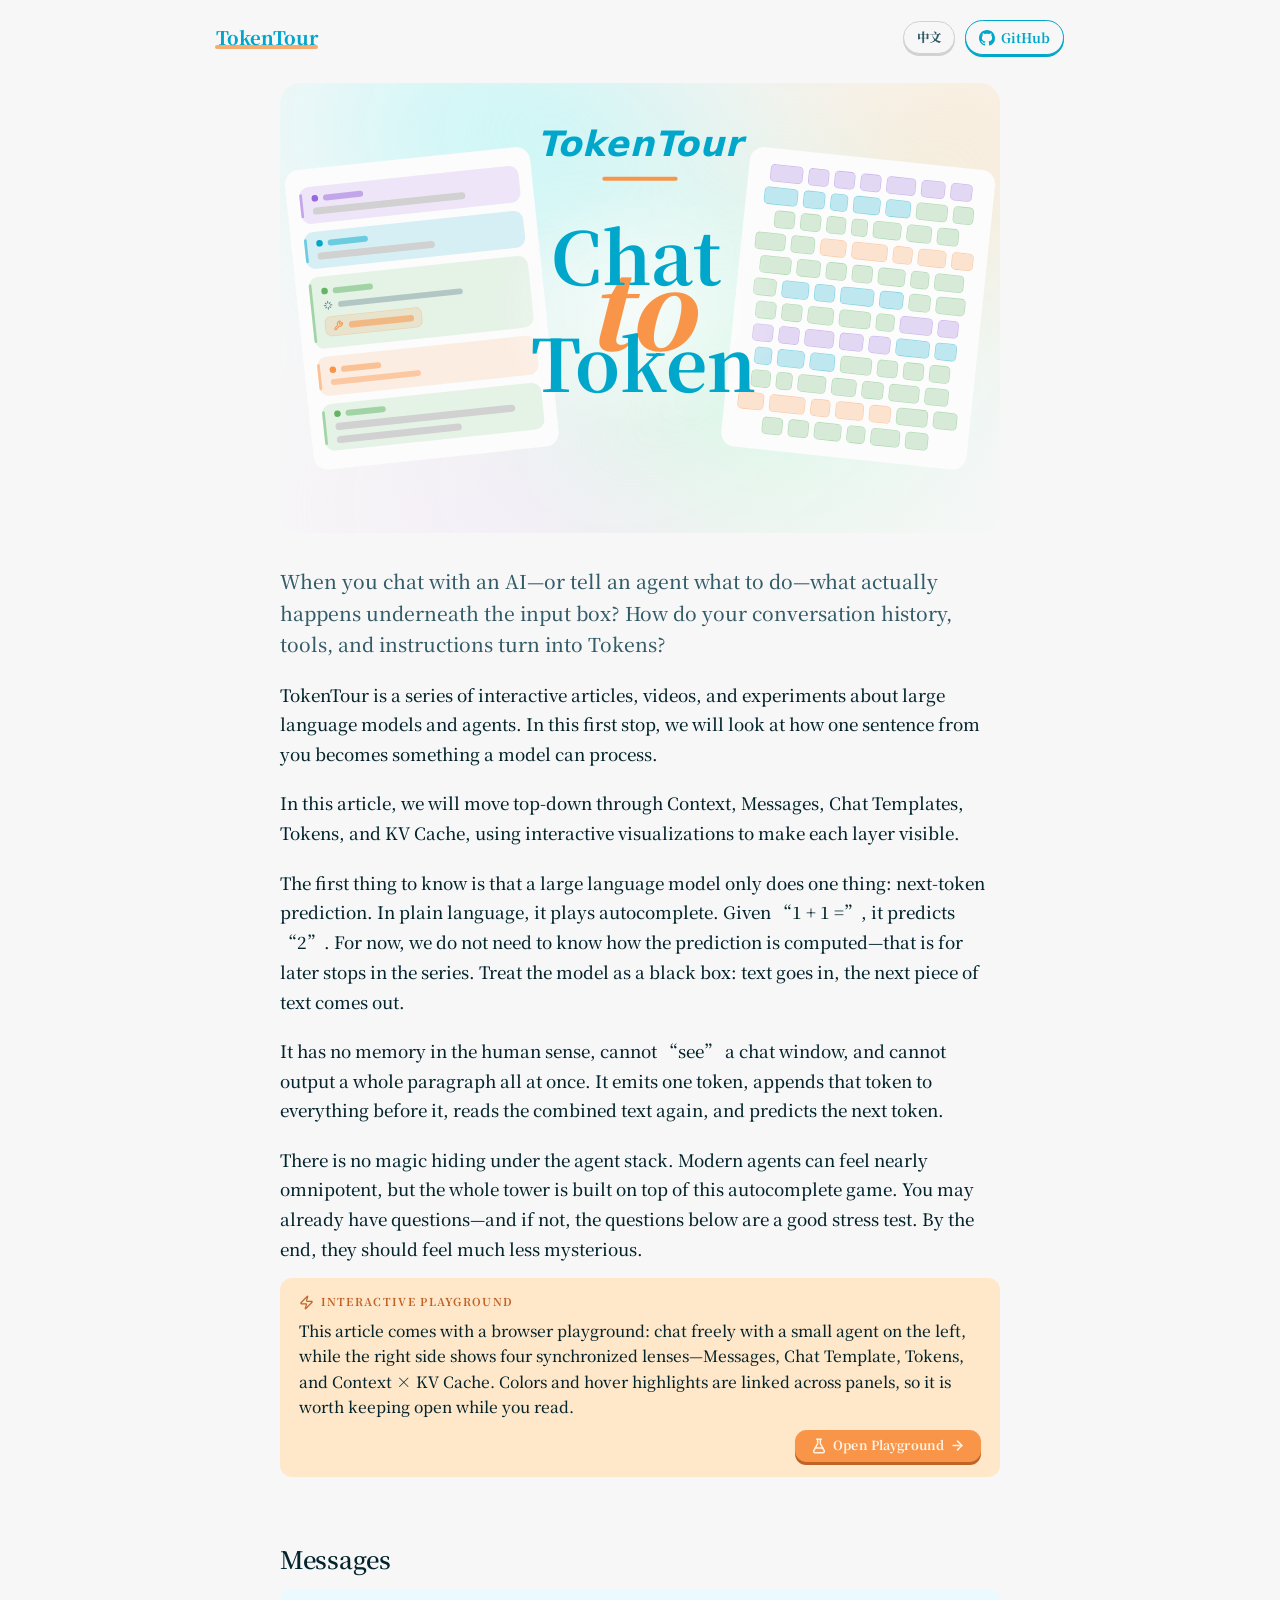
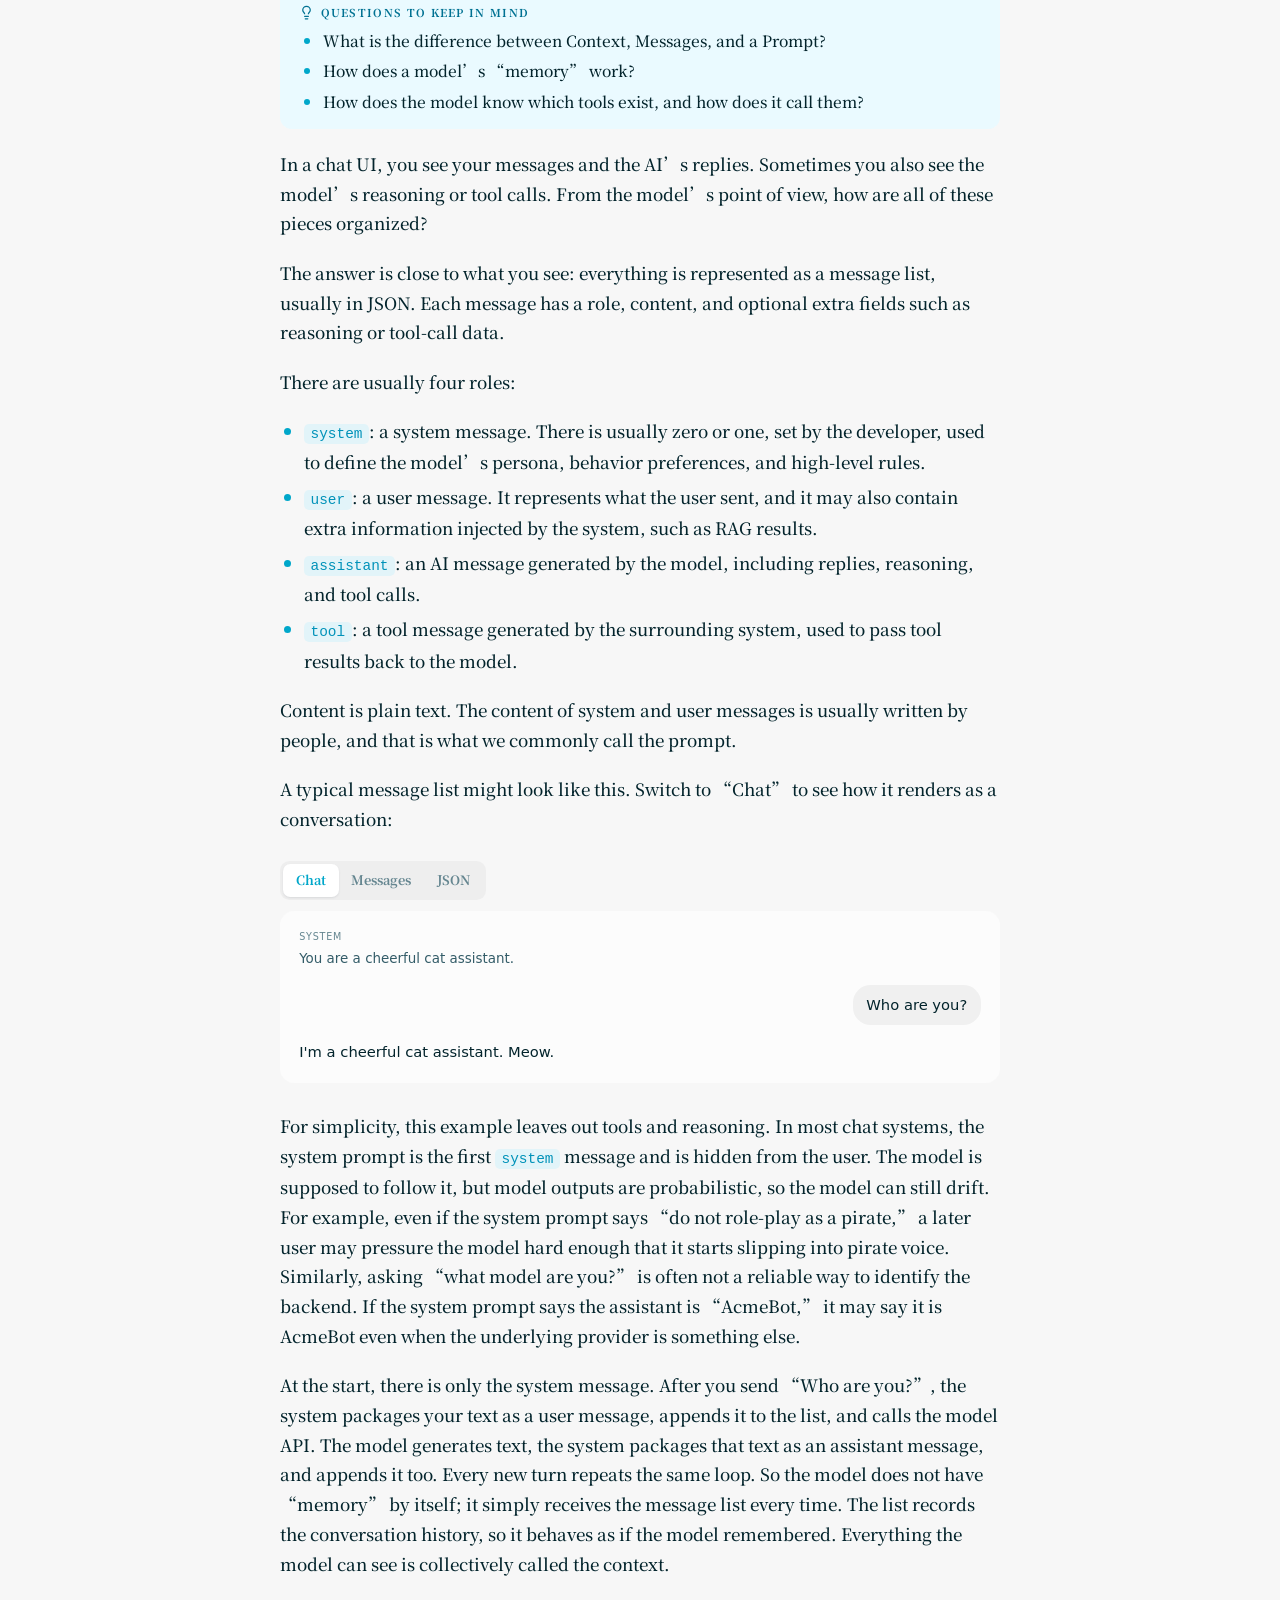
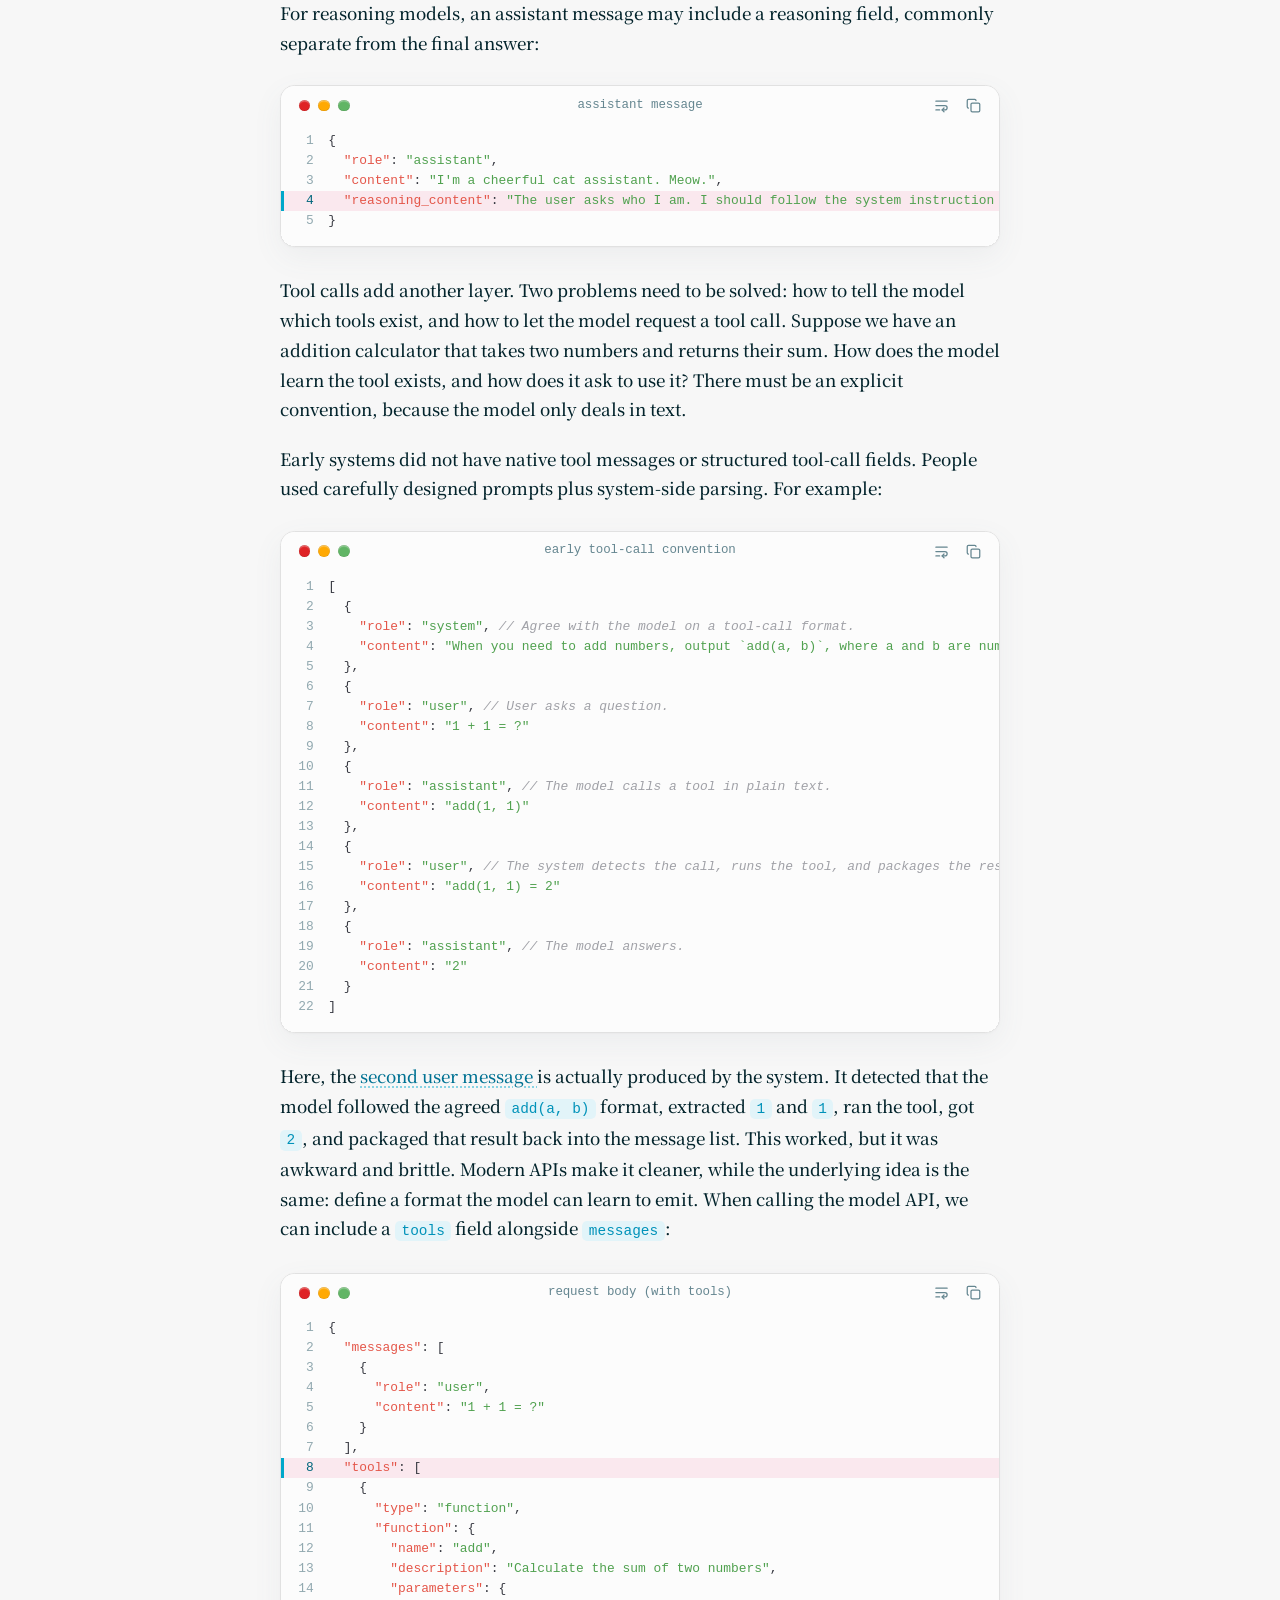
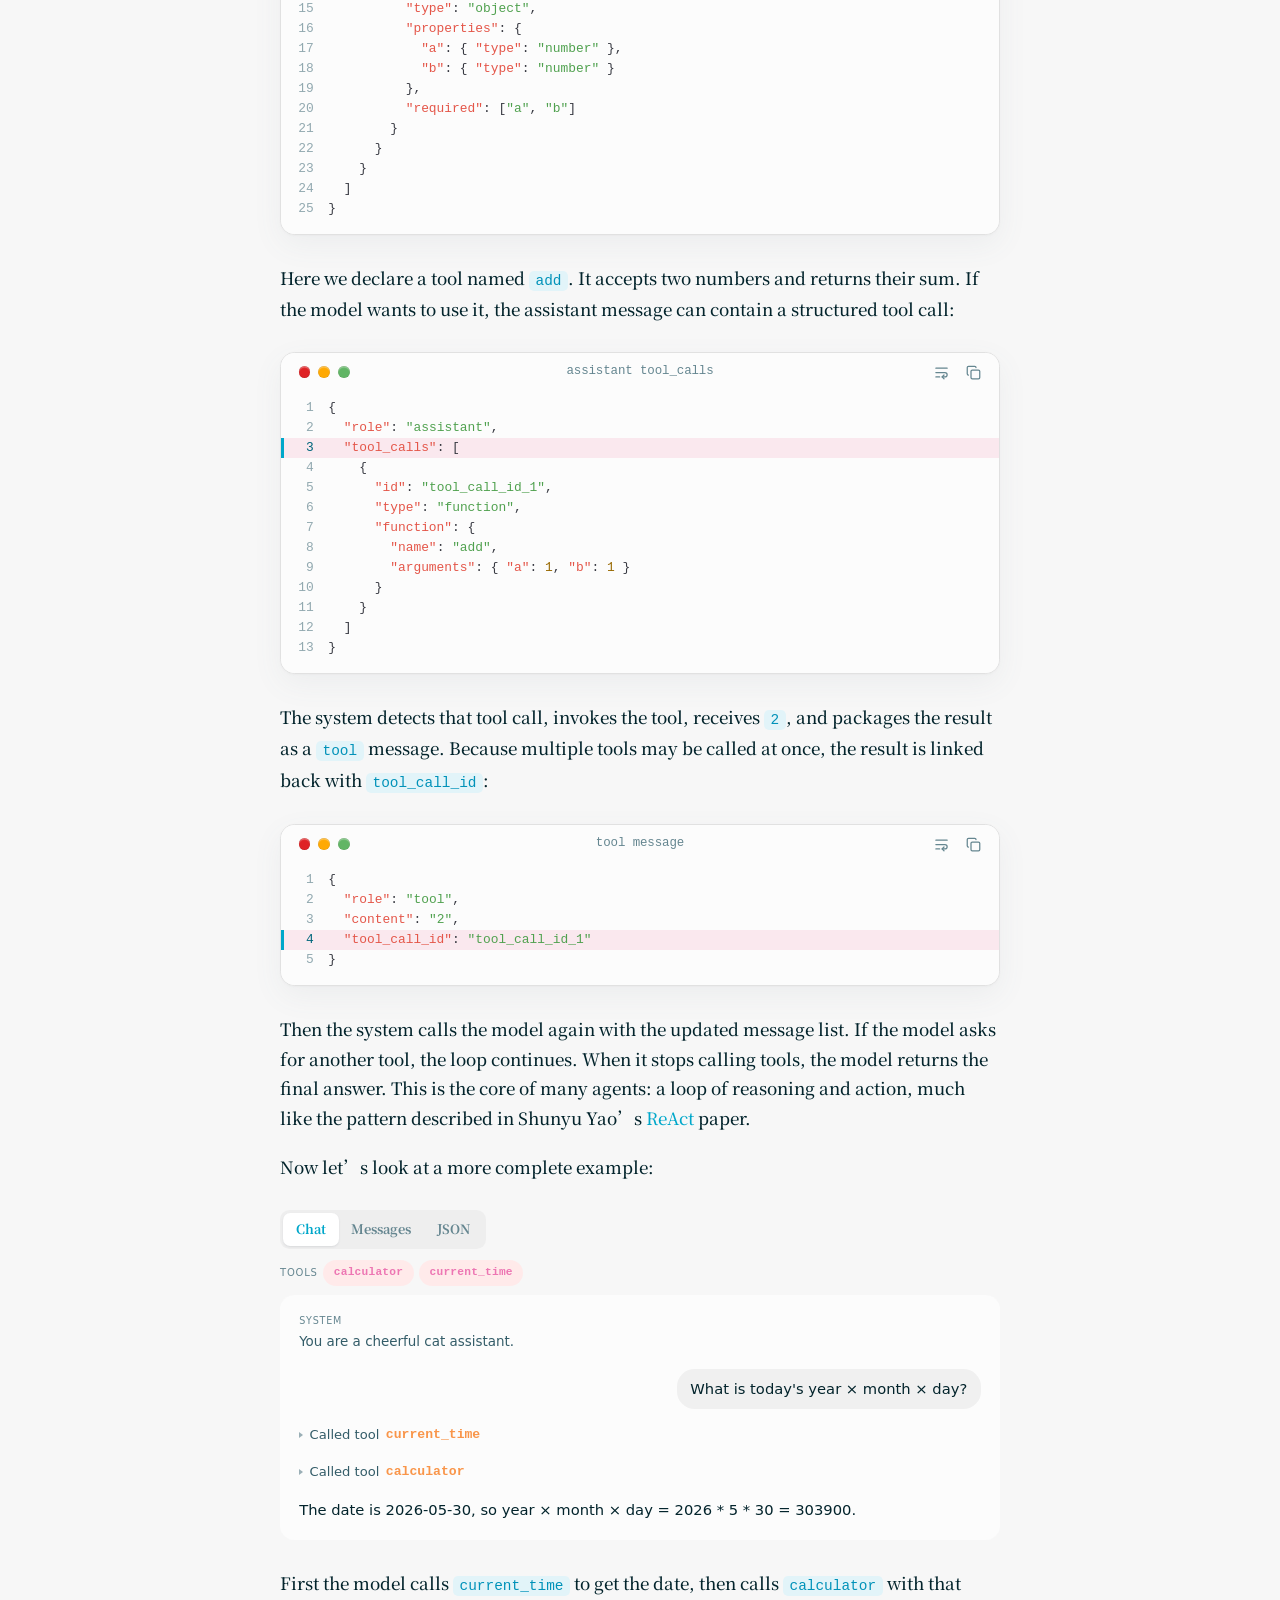
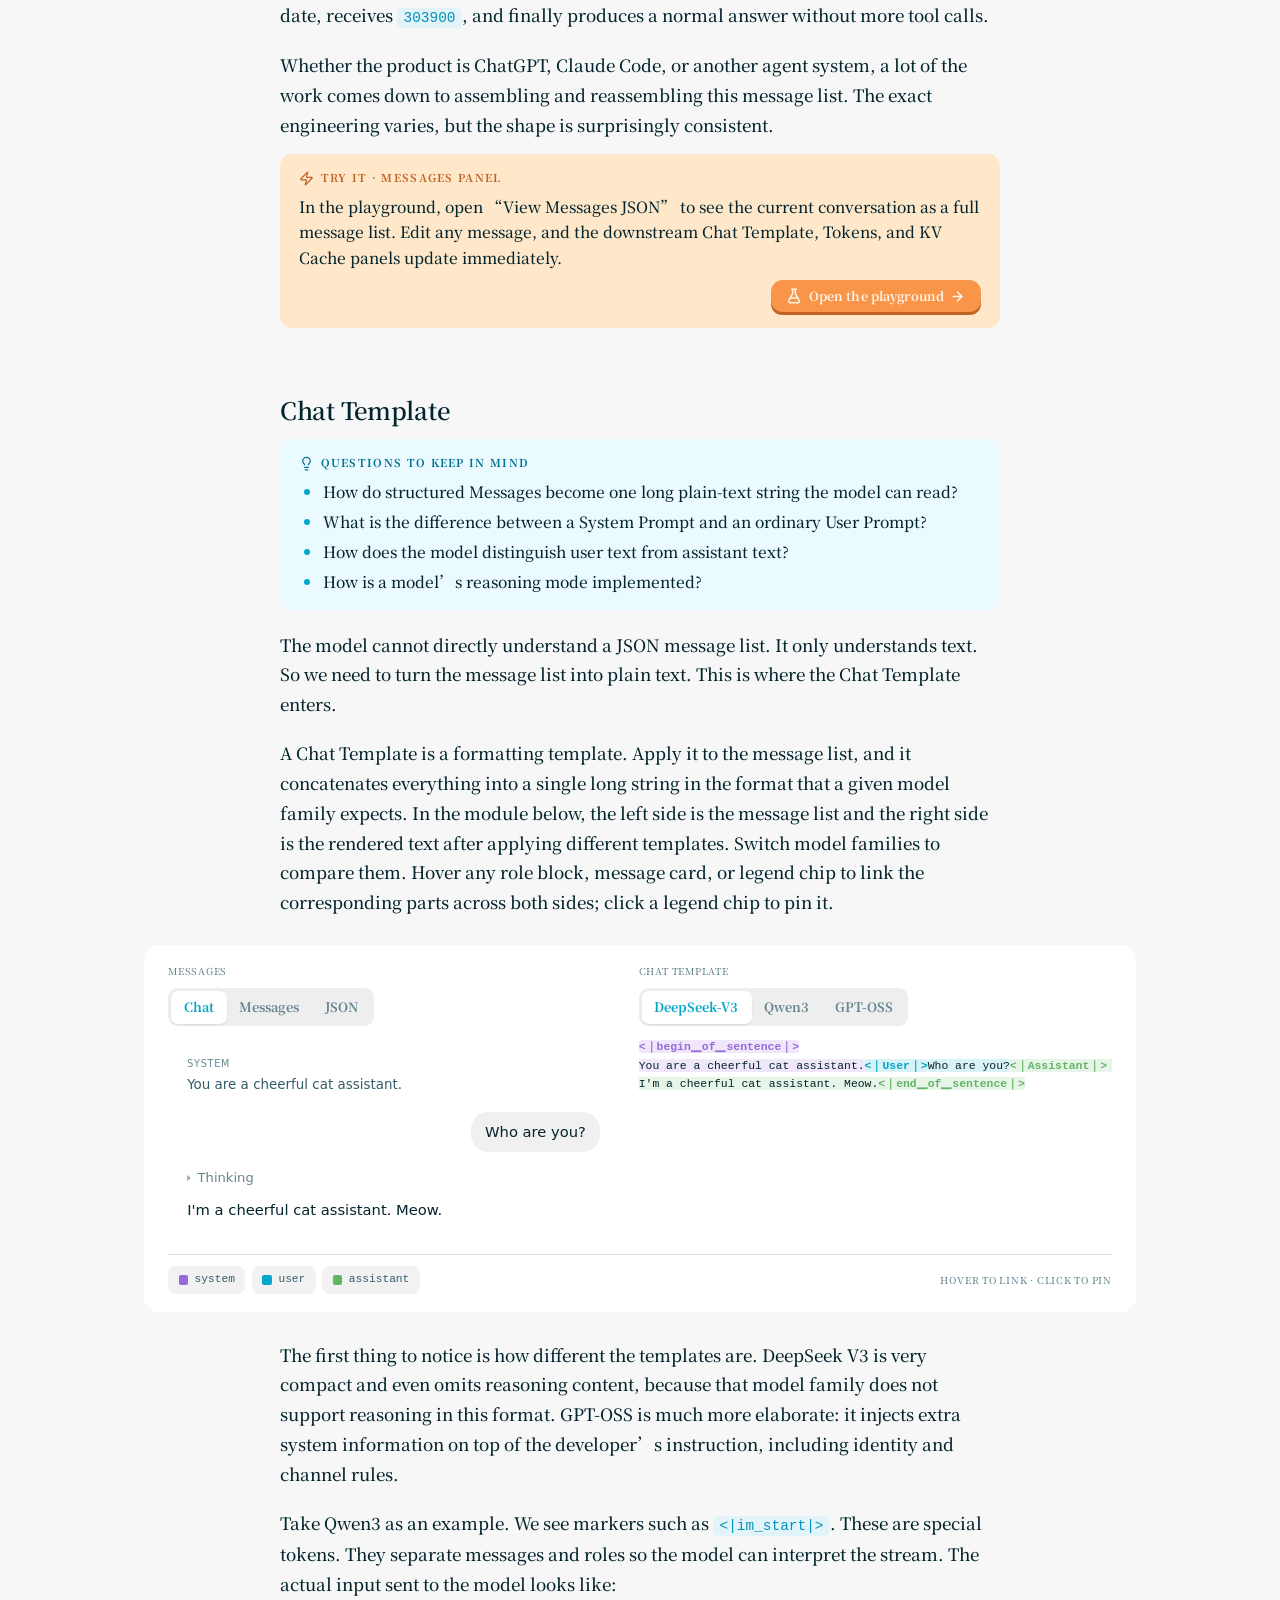
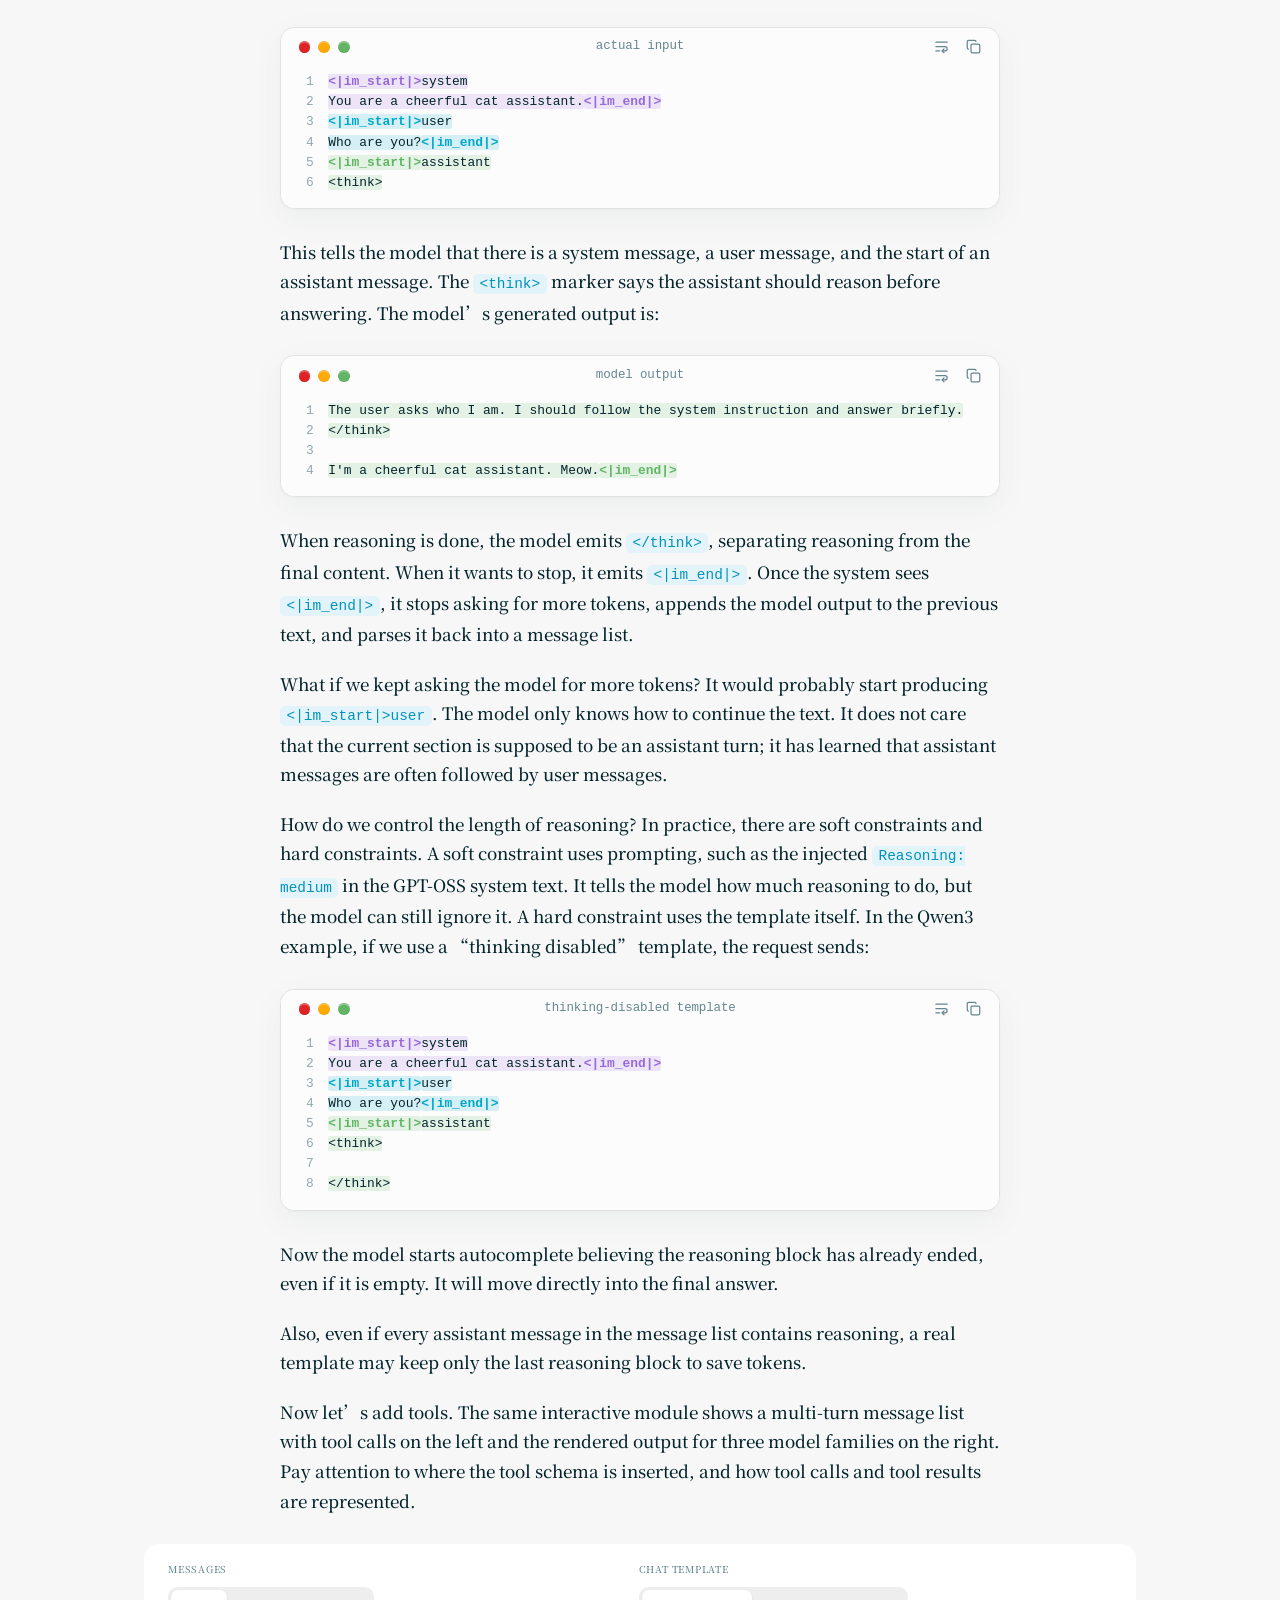
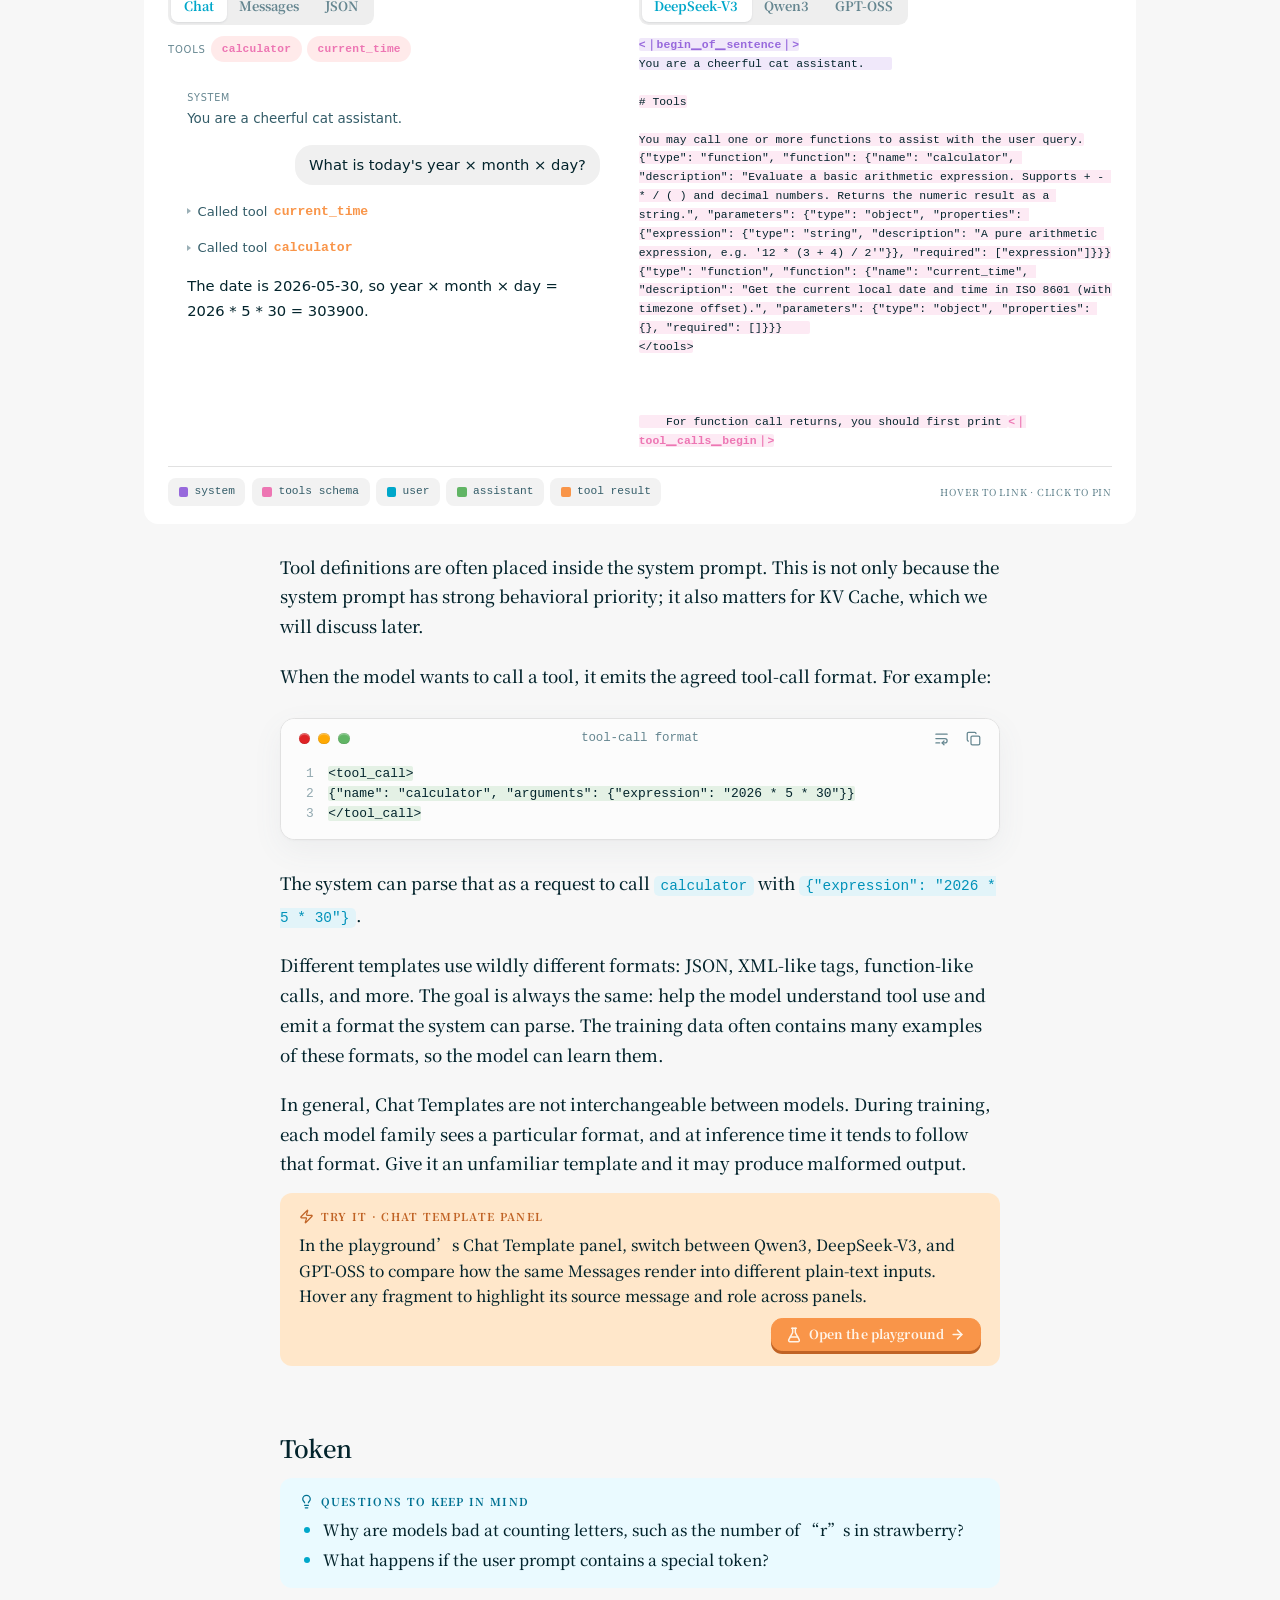
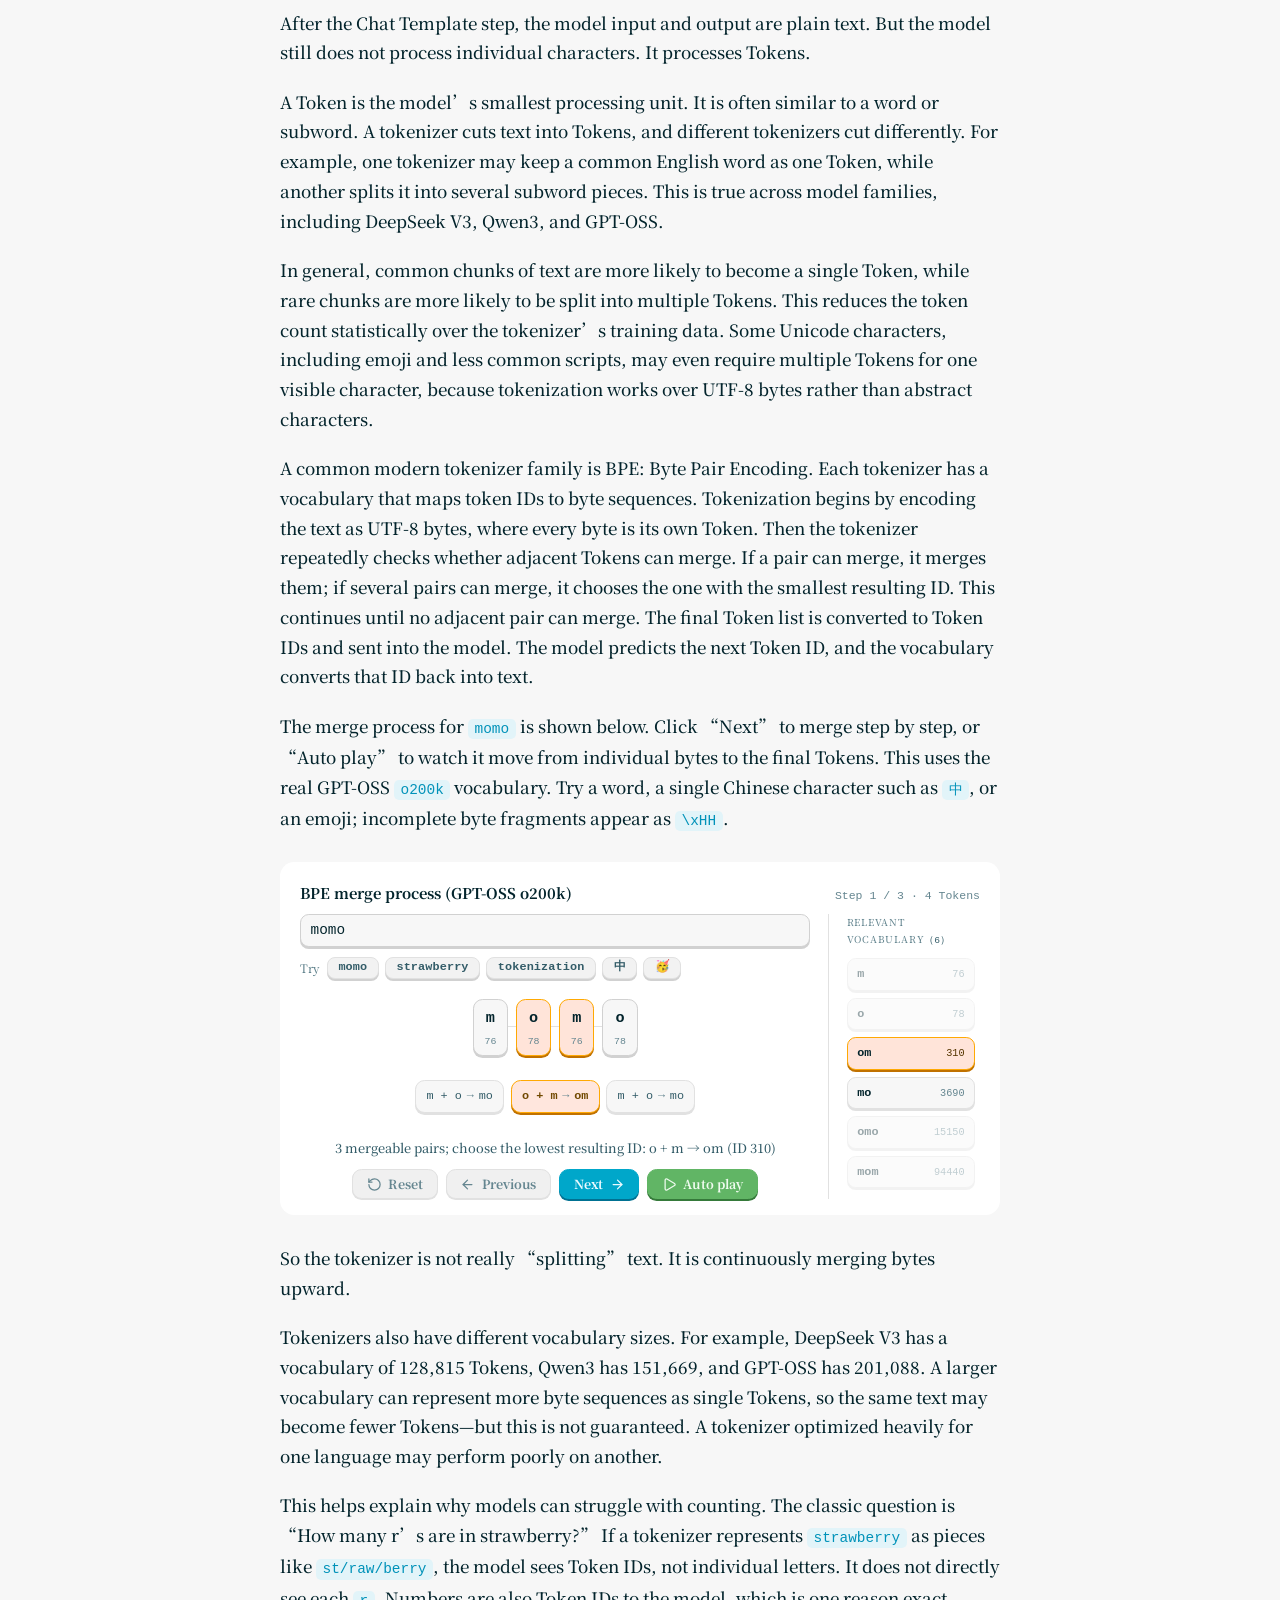
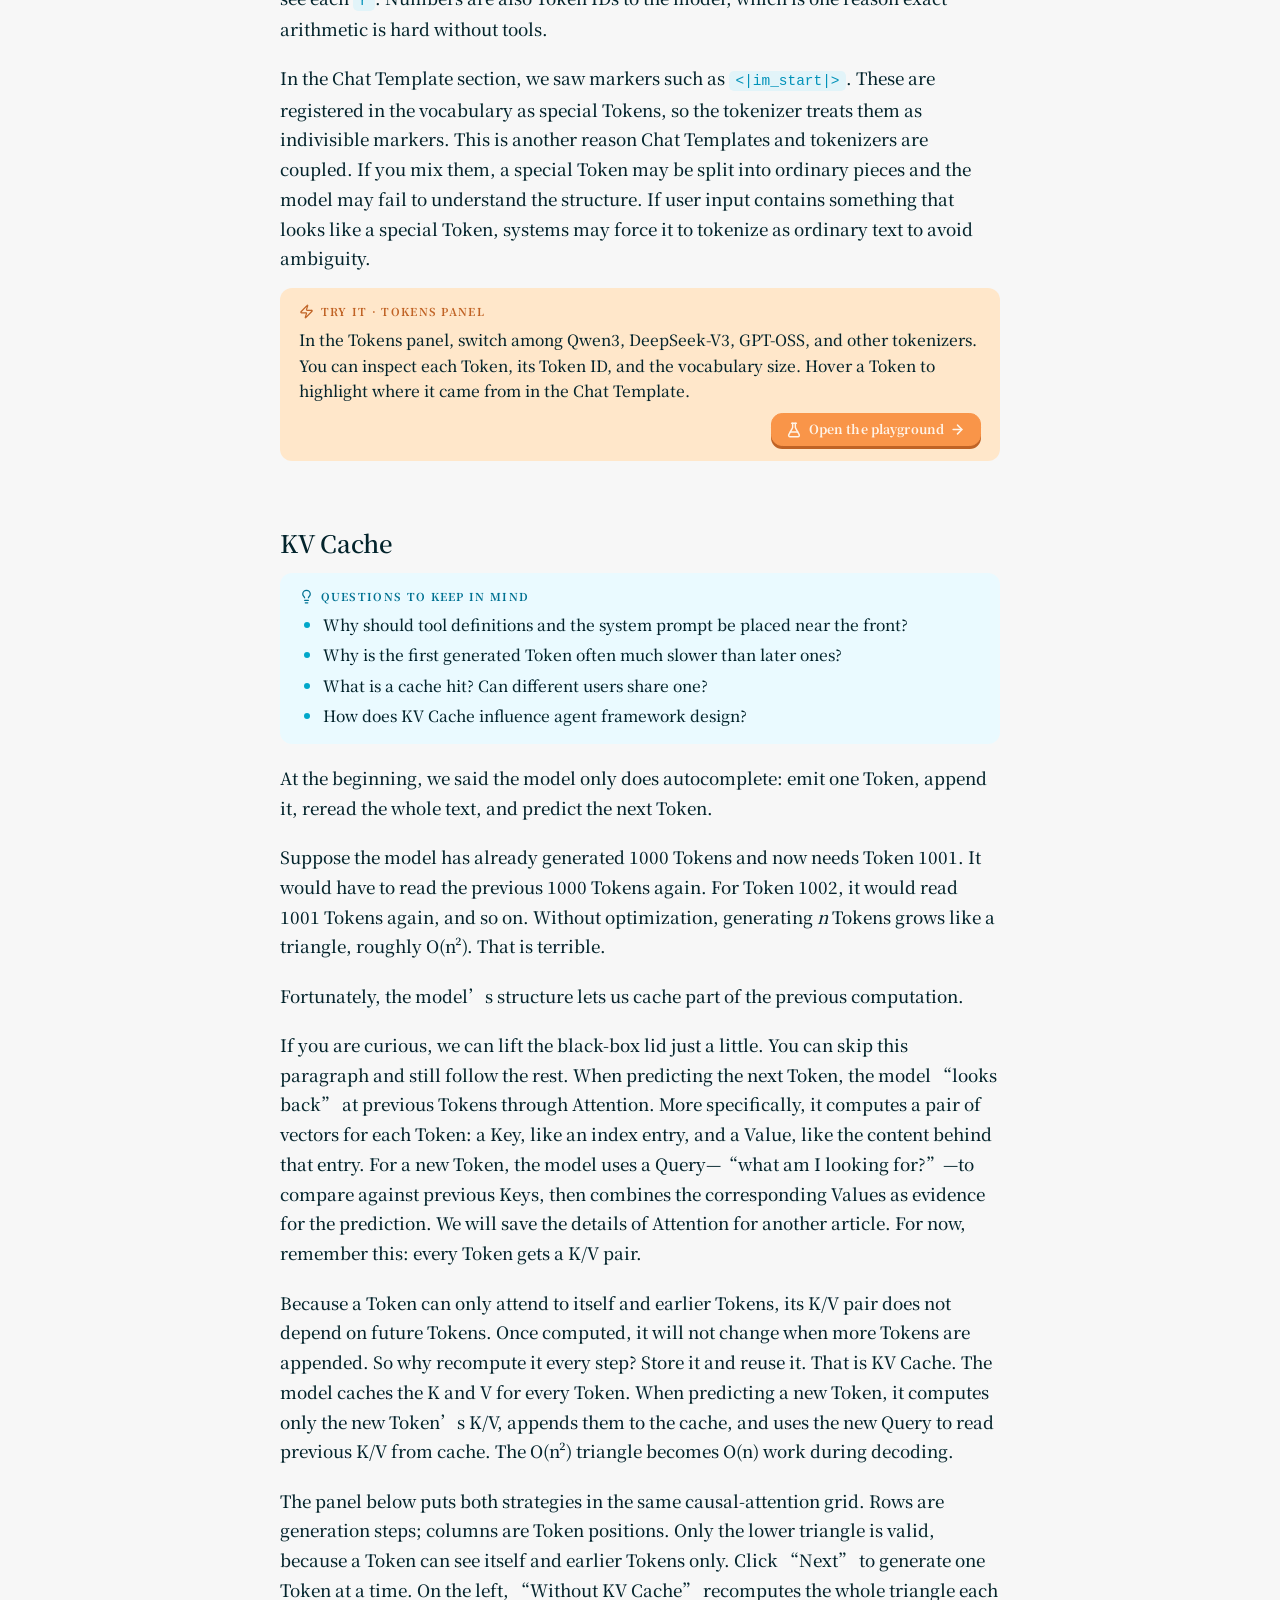
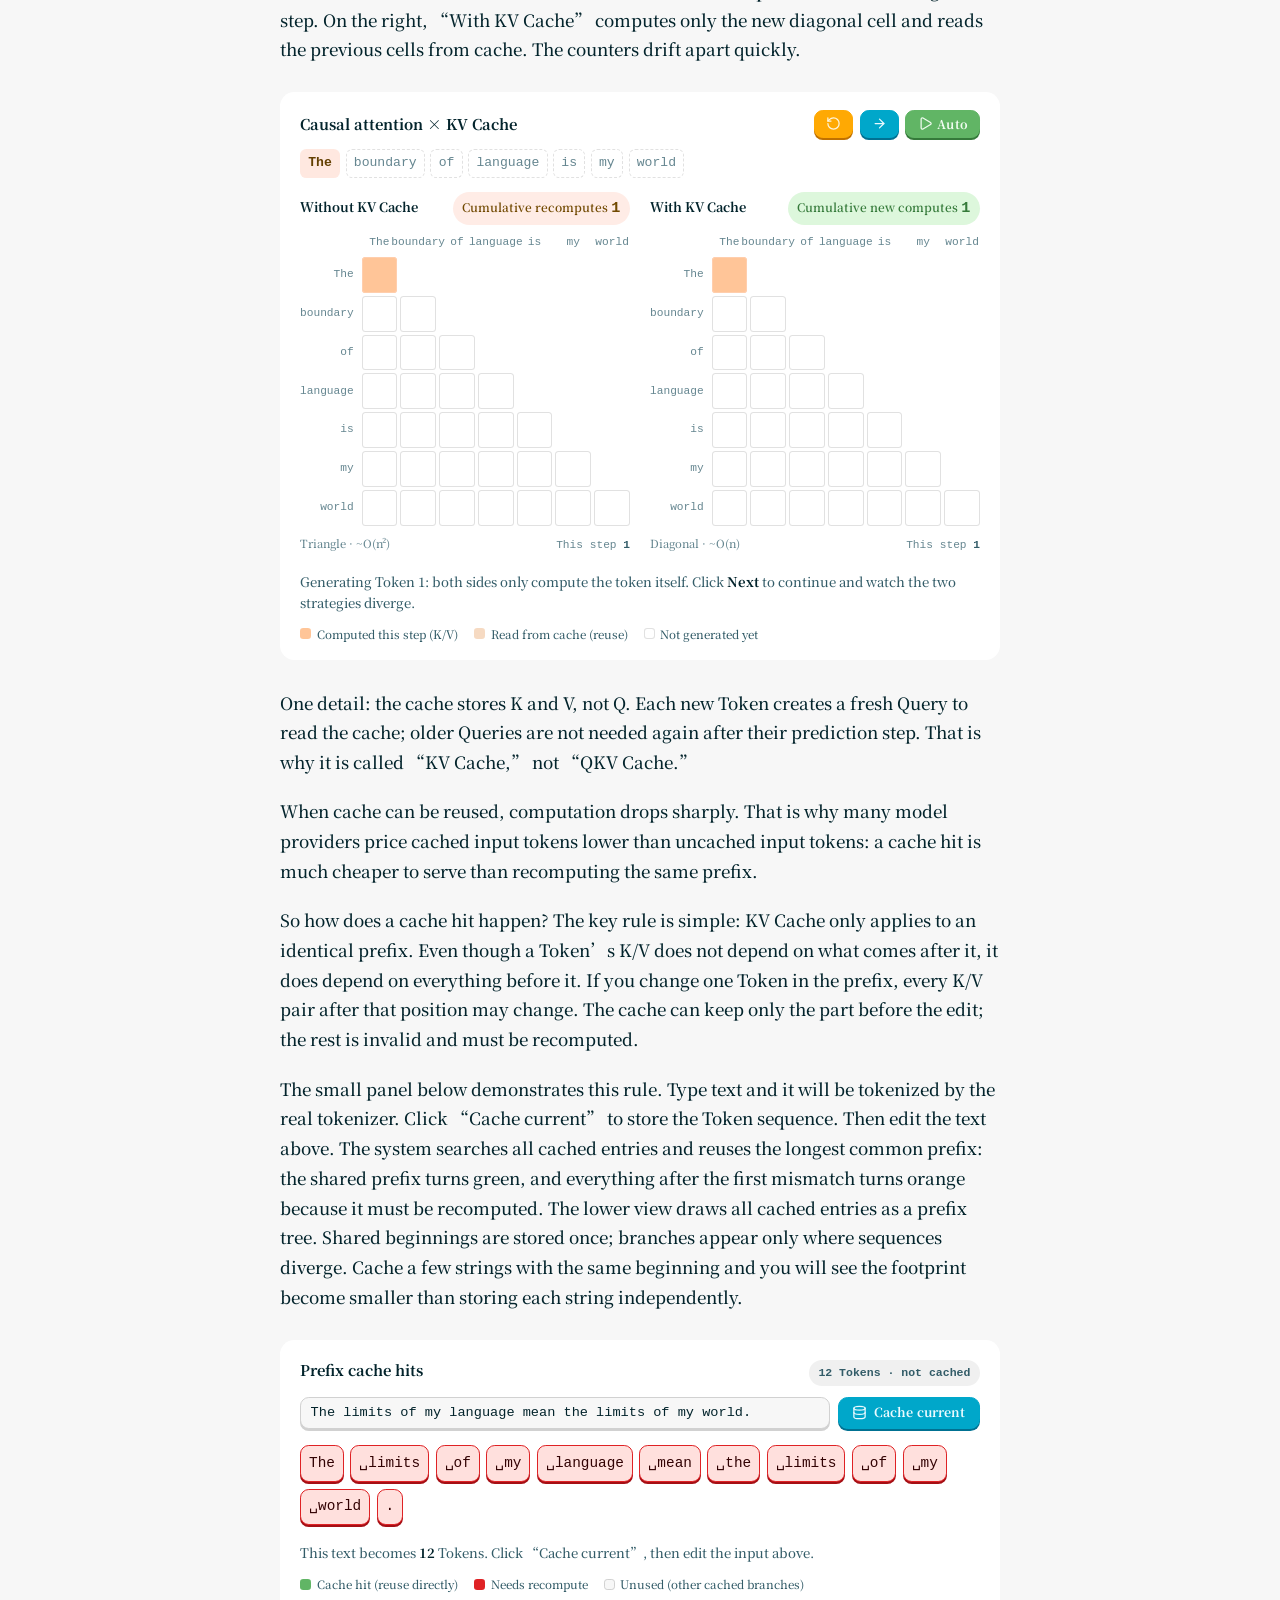
==== chat2token/blog/index.html @ 14cf1799 "deploy: update static site" ====
<!DOCTYPE html><html lang="en"> <head><meta charset="UTF-8"><meta name="viewport" content="width=device-width"><meta name="description" content="TokenTour — interactive visualization from agentic messages to KV cache"><title>Chat to Token · From Prompt to KV Cache</title><link rel="preconnect" href="https://fonts.googleapis.com"><link rel="preconnect" href="https://fonts.gstatic.com" crossorigin><link rel="stylesheet" href="https://fonts.googleapis.com/css2?family=Noto+Serif+SC:wght@400;500;600;700&display=swap"><link rel="stylesheet" href="/_astro/Layout.DGezCr8Q.css">
<style>.site-actions[data-astro-cid-3ef6ksr2]{display:inline-flex;align-items:center;gap:.65rem}.site-brand[data-astro-cid-3ef6ksr2]{position:relative;isolation:isolate;font-size:1.15rem;font-weight:800;letter-spacing:-.01em;color:var(--color-primary-500)!important}.site-brand[data-astro-cid-3ef6ksr2]:before{content:"";position:absolute;z-index:-1;left:-.06em;right:-.06em;bottom:.14em;height:.2em;background:color-mix(in oklch,var(--color-accent-500) 78%,transparent);border-radius:2px}.site-lang[data-astro-cid-3ef6ksr2]{display:inline-flex;align-items:center;justify-content:center;min-width:3.25rem;padding:.36rem .72rem;border:1.5px solid var(--color-rule);border-radius:999px;background:var(--color-paper);box-shadow:0 2px 0 0 var(--color-rule);font-size:.78rem;font-weight:800;color:var(--color-ink-soft)!important;transition:transform .12s ease,box-shadow .12s ease,color .15s ease,border-color .15s ease}.site-lang[data-astro-cid-3ef6ksr2]:hover{transform:translateY(-1px);border-color:var(--color-primary-500);color:var(--color-primary-500)!important;box-shadow:0 4px color-mix(in oklch,var(--color-primary-500) 28%,white)}.site-lang[data-astro-cid-3ef6ksr2]:active{transform:translateY(2px);box-shadow:0 0 0 0 var(--color-rule)}.site-gh[data-astro-cid-3ef6ksr2]{display:inline-flex;align-items:center;gap:.4rem;padding:.42rem .8rem;border:1.5px solid var(--color-primary-500);border-radius:999px;background:var(--color-paper);box-shadow:0 2px 0 0 var(--color-primary-500);font-size:.82rem;font-weight:700;color:var(--color-primary-500)!important;transition:transform .12s ease,box-shadow .12s ease,background .15s ease,color .15s ease,border-color .15s ease}.site-gh[data-astro-cid-3ef6ksr2]:hover{transform:translateY(-1px);border-color:var(--color-primary-500);background:var(--color-primary-500);color:#fff!important;box-shadow:0 4px 0 0 var(--color-primary-700)}.site-gh[data-astro-cid-3ef6ksr2]:active{transform:translateY(2px);box-shadow:0 0 0 0 var(--color-primary-700)}@media(max-width:520px){.site-actions[data-astro-cid-3ef6ksr2]{gap:.45rem}.site-gh[data-astro-cid-3ef6ksr2] span[data-astro-cid-3ef6ksr2]{display:none}.site-gh[data-astro-cid-3ef6ksr2],.site-lang[data-astro-cid-3ef6ksr2]{padding-inline:.68rem}}
</style>
<link rel="stylesheet" href="/_astro/CoverHero.C9RZPuMT.css">
<style>.blog[data-astro-cid-vypip25r]{padding-top:.5rem}.blog[data-astro-cid-vypip25r] .cover{margin-bottom:2rem}
</style>
<link rel="stylesheet" href="/_astro/AttentionKvLab.CSbcLyYB.css"></head> <body class="min-h-screen">  <header class="site-bar" data-astro-cid-3ef6ksr2> <a class="site-brand" href="/" data-astro-cid-3ef6ksr2>TokenTour</a> <nav class="site-actions" aria-label="Site links" data-astro-cid-3ef6ksr2> <a class="site-lang" href="/chat2token/blog/zh" aria-label="Switch to Chinese" data-astro-cid-3ef6ksr2> 中文 </a> <a class="site-gh" href="https://github.com/flwfdd/TokenTour" target="_blank" rel="noopener" data-astro-cid-3ef6ksr2> <svg viewBox="0 0 16 16" width="16" height="16" fill="currentColor" aria-hidden="true" data-astro-cid-3ef6ksr2> <path d="M8 0C3.58 0 0 3.58 0 8c0 3.54 2.29 6.53 5.47 7.59.4.07.55-.17.55-.38 0-.19-.01-.82-.01-1.49-2.01.37-2.53-.49-2.69-.94-.09-.23-.48-.94-.82-1.13-.28-.15-.68-.52-.01-.53.63-.01 1.08.58 1.23.82.72 1.21 1.87.87 2.33.66.07-.52.28-.87.51-1.07-1.78-.2-3.64-.89-3.64-3.95 0-.87.31-1.59.82-2.15-.08-.2-.36-1.02.08-2.12 0 0 .67-.21 2.2.82.64-.18 1.32-.27 2-.27.68 0 1.36.09 2 .27 1.53-1.04 2.2-.82 2.2-.82.44 1.1.16 1.92.08 2.12.51.56.82 1.27.82 2.15 0 3.07-1.87 3.75-3.65 3.95.29.25.54.73.54 1.48 0 1.07-.01 1.93-.01 2.2 0 .21.15.46.55.38A8.01 8.01 0 0016 8c0-4.42-3.58-8-8-8z" data-astro-cid-3ef6ksr2></path> </svg> <span data-astro-cid-3ef6ksr2>GitHub</span> </a> </nav> </header> <nav class="toc" data-toc data-selector=".prose h2, .prose h3" aria-label="Contents"> <div class="toc__inner"> <div class="toc__title">Contents</div> <ul class="toc__list"></ul> </div> </nav> <script type="module">function b(s,r){return`h-${s.trim().toLowerCase().replace(/[^\p{L}\p{N}]+/gu,"-").replace(/^-+|-+$/g,"")||"section"}-${r}`}function _(s){const r=s.getAttribute("data-selector")||".prose h2, .prose h3",i=s.querySelector(".toc__list");if(!i)return;const p=Array.from(document.querySelectorAll(r));if(p.length===0){s.style.display="none";return}const o=[];p.forEach((e,c)=>{e.id||(e.id=b(e.textContent??"",c)),e.style.scrollMarginTop="1.5rem";const t=e.tagName==="H3"?3:2,l=document.createElement("li");l.className="toc__item",l.dataset.level=String(t);const n=document.createElement("a");n.className="toc__link",n.href=`#${e.id}`;const d=document.createElement("span");d.className="toc__label",d.textContent=e.textContent??"";const m=document.createElement("span");m.className="toc__bar",m.setAttribute("aria-hidden","true"),n.append(d,m),n.addEventListener("click",v=>{v.preventDefault(),e.scrollIntoView({behavior:"smooth",block:"start"}),history.replaceState(null,"",`#${e.id}`)}),l.append(n),i.append(l),o.push({heading:e,li:l})});let a=-1;const f=e=>{e!==a&&(o[a]?.li.classList.remove("is-active"),o[e]?.li.classList.add("is-active"),a=e)},u=()=>{const e=window.innerHeight*.3;let c=0;for(let t=0;t<o.length&&o[t].heading.getBoundingClientRect().top-e<=0;t++)c=t;f(c)};u(),window.addEventListener("scroll",u,{passive:!0}),window.addEventListener("resize",u,{passive:!0})}document.querySelectorAll("[data-toc]").forEach(_);</script> <main class="column blog" data-astro-cid-vypip25r> <section class="cover" aria-label="Chat to Token cover" data-astro-cid-ry7qtlxd> <div class="cover__fog" data-cover-fog data-astro-cid-ry7qtlxd></div> <div class="cover__stage" data-astro-cid-ry7qtlxd>  <div class="cover__card-pos cover__card-pos--left" data-astro-cid-ry7qtlxd> <div class="ch-card" data-astro-cid-ry7qtlxd>  <div class="ch-role" style="min-height:68px;background:color-mix(in oklch, oklch(0.62 0.17 300) 15%, transparent)" data-astro-cid-ry7qtlxd> <span class="ch-rail" style="background:oklch(0.62 0.17 300)" data-astro-cid-ry7qtlxd></span> <div class="ch-head" data-astro-cid-ry7qtlxd> <span class="ch-dot" style="background:oklch(0.62 0.17 300)" data-astro-cid-ry7qtlxd></span> <span class="ch-bar" style="width:74px;height:11px;background:color-mix(in oklch, oklch(0.62 0.17 300) 50%, transparent)" data-astro-cid-ry7qtlxd></span> </div> <span class="ch-bar" style="width:78%;background:oklch(0.86 0 0)" data-astro-cid-ry7qtlxd></span> </div>  <div class="ch-role" style="min-height:68px;background:color-mix(in oklch, oklch(0.67 0.13 218) 15%, transparent)" data-astro-cid-ry7qtlxd> <span class="ch-rail" style="background:oklch(0.67 0.13 218)" data-astro-cid-ry7qtlxd></span> <div class="ch-head" data-astro-cid-ry7qtlxd> <span class="ch-dot" style="background:oklch(0.67 0.13 218)" data-astro-cid-ry7qtlxd></span> <span class="ch-bar" style="width:74px;height:11px;background:color-mix(in oklch, oklch(0.67 0.13 218) 50%, transparent)" data-astro-cid-ry7qtlxd></span> </div> <span class="ch-bar" style="width:60%;background:oklch(0.86 0 0)" data-astro-cid-ry7qtlxd></span> </div>  <div class="ch-role" style="min-height:132px;background:color-mix(in oklch, oklch(0.7 0.14 145) 15%, transparent)" data-astro-cid-ry7qtlxd> <span class="ch-rail" style="background:oklch(0.7 0.14 145)" data-astro-cid-ry7qtlxd></span> <div class="ch-head" data-astro-cid-ry7qtlxd> <span class="ch-dot" style="background:oklch(0.7 0.14 145)" data-astro-cid-ry7qtlxd></span> <span class="ch-bar" style="width:74px;height:11px;background:color-mix(in oklch, oklch(0.7 0.14 145) 50%, transparent)" data-astro-cid-ry7qtlxd></span> </div> <div class="ch-head" data-astro-cid-ry7qtlxd> <svg class="ch-icon" viewBox="0 0 24 24" fill="none" stroke="oklch(0.6 0.04 218)" stroke-width="2.4" stroke-linecap="round" stroke-linejoin="round" data-astro-cid-ry7qtlxd><path d="M12 3v4 M12 17v4 M3 12h4 M17 12h4 M6.3 6.3l2.1 2.1 M15.6 15.6l2.1 2.1 M17.7 6.3l-2.1 2.1 M8.4 15.6l-2.1 2.1" data-astro-cid-ry7qtlxd></path></svg> <span class="ch-bar" style="width:64%;height:11px;background:color-mix(in oklch, oklch(0.6 0.04 218) 40%, transparent)" data-astro-cid-ry7qtlxd></span> </div> <div class="ch-tool" style="background:color-mix(in oklch, oklch(0.76 0.15 55) 16%, transparent);border:1.5px solid color-mix(in oklch, oklch(0.76 0.15 55) 32%, transparent)" data-astro-cid-ry7qtlxd> <svg class="ch-icon" viewBox="0 0 24 24" fill="none" stroke="oklch(0.76 0.15 55)" stroke-width="2.4" stroke-linecap="round" stroke-linejoin="round" data-astro-cid-ry7qtlxd><path d="M14.7 6.3a1 1 0 0 0 0 1.4l1.6 1.6a1 1 0 0 0 1.4 0l3.77-3.77a6 6 0 0 1-7.94 7.94l-6.91 6.91a2.12 2.12 0 0 1-3-3l6.91-6.91a6 6 0 0 1 7.94-7.94l-3.76 3.76z" data-astro-cid-ry7qtlxd></path></svg> <span class="ch-bar" style="width:120px;height:12px;background:color-mix(in oklch, oklch(0.76 0.15 55) 55%, transparent)" data-astro-cid-ry7qtlxd></span> </div> </div>  <div class="ch-role" style="min-height:72px;background:color-mix(in oklch, oklch(0.76 0.15 55) 15%, transparent)" data-astro-cid-ry7qtlxd> <span class="ch-rail" style="background:oklch(0.76 0.15 55)" data-astro-cid-ry7qtlxd></span> <div class="ch-head" data-astro-cid-ry7qtlxd> <span class="ch-dot" style="background:oklch(0.76 0.15 55)" data-astro-cid-ry7qtlxd></span> <span class="ch-bar" style="width:74px;height:11px;background:color-mix(in oklch, oklch(0.76 0.15 55) 50%, transparent)" data-astro-cid-ry7qtlxd></span> </div> <span class="ch-bar" style="width:46%;height:11px;background:color-mix(in oklch, oklch(0.76 0.15 55) 42%, transparent)" data-astro-cid-ry7qtlxd></span> </div>  <div class="ch-role" style="min-height:86px;background:color-mix(in oklch, oklch(0.7 0.14 145) 15%, transparent)" data-astro-cid-ry7qtlxd> <span class="ch-rail" style="background:oklch(0.7 0.14 145)" data-astro-cid-ry7qtlxd></span> <div class="ch-head" data-astro-cid-ry7qtlxd> <span class="ch-dot" style="background:oklch(0.7 0.14 145)" data-astro-cid-ry7qtlxd></span> <span class="ch-bar" style="width:74px;height:11px;background:color-mix(in oklch, oklch(0.7 0.14 145) 50%, transparent)" data-astro-cid-ry7qtlxd></span> </div> <span class="ch-bar" style="width:92%;background:oklch(0.86 0 0)" data-astro-cid-ry7qtlxd></span> <span class="ch-bar" style="width:64%;background:oklch(0.86 0 0)" data-astro-cid-ry7qtlxd></span> </div> </div> </div>  <div class="cover__card-pos cover__card-pos--right" data-astro-cid-ry7qtlxd> <div class="tk-card" data-astro-cid-ry7qtlxd> <span class="tk-block" style="width:60px;background:color-mix(in oklch, oklch(0.62 0.17 300) 24%, transparent);border:1.5px solid color-mix(in oklch, oklch(0.62 0.17 300) 42%, transparent)" data-astro-cid-ry7qtlxd></span><span class="tk-block" style="width:38px;background:color-mix(in oklch, oklch(0.62 0.17 300) 24%, transparent);border:1.5px solid color-mix(in oklch, oklch(0.62 0.17 300) 42%, transparent)" data-astro-cid-ry7qtlxd></span><span class="tk-block" style="width:38px;background:color-mix(in oklch, oklch(0.62 0.17 300) 24%, transparent);border:1.5px solid color-mix(in oklch, oklch(0.62 0.17 300) 42%, transparent)" data-astro-cid-ry7qtlxd></span><span class="tk-block" style="width:38px;background:color-mix(in oklch, oklch(0.62 0.17 300) 24%, transparent);border:1.5px solid color-mix(in oklch, oklch(0.62 0.17 300) 42%, transparent)" data-astro-cid-ry7qtlxd></span><span class="tk-block" style="width:54px;background:color-mix(in oklch, oklch(0.62 0.17 300) 24%, transparent);border:1.5px solid color-mix(in oklch, oklch(0.62 0.17 300) 42%, transparent)" data-astro-cid-ry7qtlxd></span><span class="tk-block" style="width:44px;background:color-mix(in oklch, oklch(0.62 0.17 300) 24%, transparent);border:1.5px solid color-mix(in oklch, oklch(0.62 0.17 300) 42%, transparent)" data-astro-cid-ry7qtlxd></span><span class="tk-block" style="width:40px;background:color-mix(in oklch, oklch(0.62 0.17 300) 24%, transparent);border:1.5px solid color-mix(in oklch, oklch(0.62 0.17 300) 42%, transparent)" data-astro-cid-ry7qtlxd></span><span class="tk-block" style="width:62px;background:color-mix(in oklch, oklch(0.67 0.13 218) 24%, transparent);border:1.5px solid color-mix(in oklch, oklch(0.67 0.13 218) 42%, transparent)" data-astro-cid-ry7qtlxd></span><span class="tk-block" style="width:40px;background:color-mix(in oklch, oklch(0.67 0.13 218) 24%, transparent);border:1.5px solid color-mix(in oklch, oklch(0.67 0.13 218) 42%, transparent)" data-astro-cid-ry7qtlxd></span><span class="tk-block" style="width:32px;background:color-mix(in oklch, oklch(0.67 0.13 218) 24%, transparent);border:1.5px solid color-mix(in oklch, oklch(0.67 0.13 218) 42%, transparent)" data-astro-cid-ry7qtlxd></span><span class="tk-block" style="width:50px;background:color-mix(in oklch, oklch(0.67 0.13 218) 24%, transparent);border:1.5px solid color-mix(in oklch, oklch(0.67 0.13 218) 42%, transparent)" data-astro-cid-ry7qtlxd></span><span class="tk-block" style="width:46px;background:color-mix(in oklch, oklch(0.67 0.13 218) 24%, transparent);border:1.5px solid color-mix(in oklch, oklch(0.67 0.13 218) 42%, transparent)" data-astro-cid-ry7qtlxd></span><span class="tk-block" style="width:58px;background:color-mix(in oklch, oklch(0.7 0.14 145) 24%, transparent);border:1.5px solid color-mix(in oklch, oklch(0.7 0.14 145) 42%, transparent)" data-astro-cid-ry7qtlxd></span><span class="tk-block" style="width:38px;background:color-mix(in oklch, oklch(0.7 0.14 145) 24%, transparent);border:1.5px solid color-mix(in oklch, oklch(0.7 0.14 145) 42%, transparent)" data-astro-cid-ry7qtlxd></span><span class="tk-block" style="width:38px;background:color-mix(in oklch, oklch(0.7 0.14 145) 24%, transparent);border:1.5px solid color-mix(in oklch, oklch(0.7 0.14 145) 42%, transparent)" data-astro-cid-ry7qtlxd></span><span class="tk-block" style="width:38px;background:color-mix(in oklch, oklch(0.7 0.14 145) 24%, transparent);border:1.5px solid color-mix(in oklch, oklch(0.7 0.14 145) 42%, transparent)" data-astro-cid-ry7qtlxd></span><span class="tk-block" style="width:36px;background:color-mix(in oklch, oklch(0.7 0.14 145) 24%, transparent);border:1.5px solid color-mix(in oklch, oklch(0.7 0.14 145) 42%, transparent)" data-astro-cid-ry7qtlxd></span><span class="tk-block" style="width:30px;background:color-mix(in oklch, oklch(0.7 0.14 145) 24%, transparent);border:1.5px solid color-mix(in oklch, oklch(0.7 0.14 145) 42%, transparent)" data-astro-cid-ry7qtlxd></span><span class="tk-block" style="width:52px;background:color-mix(in oklch, oklch(0.7 0.14 145) 24%, transparent);border:1.5px solid color-mix(in oklch, oklch(0.7 0.14 145) 42%, transparent)" data-astro-cid-ry7qtlxd></span><span class="tk-block" style="width:46px;background:color-mix(in oklch, oklch(0.7 0.14 145) 24%, transparent);border:1.5px solid color-mix(in oklch, oklch(0.7 0.14 145) 42%, transparent)" data-astro-cid-ry7qtlxd></span><span class="tk-block" style="width:40px;background:color-mix(in oklch, oklch(0.7 0.14 145) 24%, transparent);border:1.5px solid color-mix(in oklch, oklch(0.7 0.14 145) 42%, transparent)" data-astro-cid-ry7qtlxd></span><span class="tk-block" style="width:56px;background:color-mix(in oklch, oklch(0.7 0.14 145) 24%, transparent);border:1.5px solid color-mix(in oklch, oklch(0.7 0.14 145) 42%, transparent)" data-astro-cid-ry7qtlxd></span><span class="tk-block" style="width:44px;background:color-mix(in oklch, oklch(0.7 0.14 145) 24%, transparent);border:1.5px solid color-mix(in oklch, oklch(0.7 0.14 145) 42%, transparent)" data-astro-cid-ry7qtlxd></span><span class="tk-block" style="width:48px;background:color-mix(in oklch, oklch(0.76 0.15 55) 24%, transparent);border:1.5px solid color-mix(in oklch, oklch(0.76 0.15 55) 42%, transparent)" data-astro-cid-ry7qtlxd></span><span class="tk-block" style="width:66px;background:color-mix(in oklch, oklch(0.76 0.15 55) 24%, transparent);border:1.5px solid color-mix(in oklch, oklch(0.76 0.15 55) 42%, transparent)" data-astro-cid-ry7qtlxd></span><span class="tk-block" style="width:36px;background:color-mix(in oklch, oklch(0.76 0.15 55) 24%, transparent);border:1.5px solid color-mix(in oklch, oklch(0.76 0.15 55) 42%, transparent)" data-astro-cid-ry7qtlxd></span><span class="tk-block" style="width:52px;background:color-mix(in oklch, oklch(0.76 0.15 55) 24%, transparent);border:1.5px solid color-mix(in oklch, oklch(0.76 0.15 55) 42%, transparent)" data-astro-cid-ry7qtlxd></span><span class="tk-block" style="width:40px;background:color-mix(in oklch, oklch(0.76 0.15 55) 24%, transparent);border:1.5px solid color-mix(in oklch, oklch(0.76 0.15 55) 42%, transparent)" data-astro-cid-ry7qtlxd></span><span class="tk-block" style="width:58px;background:color-mix(in oklch, oklch(0.7 0.14 145) 24%, transparent);border:1.5px solid color-mix(in oklch, oklch(0.7 0.14 145) 42%, transparent)" data-astro-cid-ry7qtlxd></span><span class="tk-block" style="width:44px;background:color-mix(in oklch, oklch(0.7 0.14 145) 24%, transparent);border:1.5px solid color-mix(in oklch, oklch(0.7 0.14 145) 42%, transparent)" data-astro-cid-ry7qtlxd></span><span class="tk-block" style="width:38px;background:color-mix(in oklch, oklch(0.7 0.14 145) 24%, transparent);border:1.5px solid color-mix(in oklch, oklch(0.7 0.14 145) 42%, transparent)" data-astro-cid-ry7qtlxd></span><span class="tk-block" style="width:38px;background:color-mix(in oklch, oklch(0.7 0.14 145) 24%, transparent);border:1.5px solid color-mix(in oklch, oklch(0.7 0.14 145) 42%, transparent)" data-astro-cid-ry7qtlxd></span><span class="tk-block" style="width:50px;background:color-mix(in oklch, oklch(0.7 0.14 145) 24%, transparent);border:1.5px solid color-mix(in oklch, oklch(0.7 0.14 145) 42%, transparent)" data-astro-cid-ry7qtlxd></span><span class="tk-block" style="width:34px;background:color-mix(in oklch, oklch(0.7 0.14 145) 24%, transparent);border:1.5px solid color-mix(in oklch, oklch(0.7 0.14 145) 42%, transparent)" data-astro-cid-ry7qtlxd></span><span class="tk-block" style="width:54px;background:color-mix(in oklch, oklch(0.7 0.14 145) 24%, transparent);border:1.5px solid color-mix(in oklch, oklch(0.7 0.14 145) 42%, transparent)" data-astro-cid-ry7qtlxd></span><span class="tk-block" style="width:42px;background:color-mix(in oklch, oklch(0.7 0.14 145) 24%, transparent);border:1.5px solid color-mix(in oklch, oklch(0.7 0.14 145) 42%, transparent)" data-astro-cid-ry7qtlxd></span><span class="tk-block" style="width:50px;background:color-mix(in oklch, oklch(0.67 0.13 218) 24%, transparent);border:1.5px solid color-mix(in oklch, oklch(0.67 0.13 218) 42%, transparent)" data-astro-cid-ry7qtlxd></span><span class="tk-block" style="width:38px;background:color-mix(in oklch, oklch(0.67 0.13 218) 24%, transparent);border:1.5px solid color-mix(in oklch, oklch(0.67 0.13 218) 42%, transparent)" data-astro-cid-ry7qtlxd></span><span class="tk-block" style="width:62px;background:color-mix(in oklch, oklch(0.67 0.13 218) 24%, transparent);border:1.5px solid color-mix(in oklch, oklch(0.67 0.13 218) 42%, transparent)" data-astro-cid-ry7qtlxd></span><span class="tk-block" style="width:44px;background:color-mix(in oklch, oklch(0.67 0.13 218) 24%, transparent);border:1.5px solid color-mix(in oklch, oklch(0.67 0.13 218) 42%, transparent)" data-astro-cid-ry7qtlxd></span><span class="tk-block" style="width:40px;background:color-mix(in oklch, oklch(0.7 0.14 145) 24%, transparent);border:1.5px solid color-mix(in oklch, oklch(0.7 0.14 145) 42%, transparent)" data-astro-cid-ry7qtlxd></span><span class="tk-block" style="width:54px;background:color-mix(in oklch, oklch(0.7 0.14 145) 24%, transparent);border:1.5px solid color-mix(in oklch, oklch(0.7 0.14 145) 42%, transparent)" data-astro-cid-ry7qtlxd></span><span class="tk-block" style="width:38px;background:color-mix(in oklch, oklch(0.7 0.14 145) 24%, transparent);border:1.5px solid color-mix(in oklch, oklch(0.7 0.14 145) 42%, transparent)" data-astro-cid-ry7qtlxd></span><span class="tk-block" style="width:38px;background:color-mix(in oklch, oklch(0.7 0.14 145) 24%, transparent);border:1.5px solid color-mix(in oklch, oklch(0.7 0.14 145) 42%, transparent)" data-astro-cid-ry7qtlxd></span><span class="tk-block" style="width:48px;background:color-mix(in oklch, oklch(0.7 0.14 145) 24%, transparent);border:1.5px solid color-mix(in oklch, oklch(0.7 0.14 145) 42%, transparent)" data-astro-cid-ry7qtlxd></span><span class="tk-block" style="width:58px;background:color-mix(in oklch, oklch(0.7 0.14 145) 24%, transparent);border:1.5px solid color-mix(in oklch, oklch(0.7 0.14 145) 42%, transparent)" data-astro-cid-ry7qtlxd></span><span class="tk-block" style="width:34px;background:color-mix(in oklch, oklch(0.7 0.14 145) 24%, transparent);border:1.5px solid color-mix(in oklch, oklch(0.7 0.14 145) 42%, transparent)" data-astro-cid-ry7qtlxd></span><span class="tk-block" style="width:60px;background:color-mix(in oklch, oklch(0.62 0.17 300) 24%, transparent);border:1.5px solid color-mix(in oklch, oklch(0.62 0.17 300) 42%, transparent)" data-astro-cid-ry7qtlxd></span><span class="tk-block" style="width:38px;background:color-mix(in oklch, oklch(0.62 0.17 300) 24%, transparent);border:1.5px solid color-mix(in oklch, oklch(0.62 0.17 300) 42%, transparent)" data-astro-cid-ry7qtlxd></span><span class="tk-block" style="width:38px;background:color-mix(in oklch, oklch(0.62 0.17 300) 24%, transparent);border:1.5px solid color-mix(in oklch, oklch(0.62 0.17 300) 42%, transparent)" data-astro-cid-ry7qtlxd></span><span class="tk-block" style="width:38px;background:color-mix(in oklch, oklch(0.62 0.17 300) 24%, transparent);border:1.5px solid color-mix(in oklch, oklch(0.62 0.17 300) 42%, transparent)" data-astro-cid-ry7qtlxd></span><span class="tk-block" style="width:54px;background:color-mix(in oklch, oklch(0.62 0.17 300) 24%, transparent);border:1.5px solid color-mix(in oklch, oklch(0.62 0.17 300) 42%, transparent)" data-astro-cid-ry7qtlxd></span><span class="tk-block" style="width:44px;background:color-mix(in oklch, oklch(0.62 0.17 300) 24%, transparent);border:1.5px solid color-mix(in oklch, oklch(0.62 0.17 300) 42%, transparent)" data-astro-cid-ry7qtlxd></span><span class="tk-block" style="width:40px;background:color-mix(in oklch, oklch(0.62 0.17 300) 24%, transparent);border:1.5px solid color-mix(in oklch, oklch(0.62 0.17 300) 42%, transparent)" data-astro-cid-ry7qtlxd></span><span class="tk-block" style="width:62px;background:color-mix(in oklch, oklch(0.67 0.13 218) 24%, transparent);border:1.5px solid color-mix(in oklch, oklch(0.67 0.13 218) 42%, transparent)" data-astro-cid-ry7qtlxd></span><span class="tk-block" style="width:40px;background:color-mix(in oklch, oklch(0.67 0.13 218) 24%, transparent);border:1.5px solid color-mix(in oklch, oklch(0.67 0.13 218) 42%, transparent)" data-astro-cid-ry7qtlxd></span><span class="tk-block" style="width:32px;background:color-mix(in oklch, oklch(0.67 0.13 218) 24%, transparent);border:1.5px solid color-mix(in oklch, oklch(0.67 0.13 218) 42%, transparent)" data-astro-cid-ry7qtlxd></span><span class="tk-block" style="width:50px;background:color-mix(in oklch, oklch(0.67 0.13 218) 24%, transparent);border:1.5px solid color-mix(in oklch, oklch(0.67 0.13 218) 42%, transparent)" data-astro-cid-ry7qtlxd></span><span class="tk-block" style="width:46px;background:color-mix(in oklch, oklch(0.67 0.13 218) 24%, transparent);border:1.5px solid color-mix(in oklch, oklch(0.67 0.13 218) 42%, transparent)" data-astro-cid-ry7qtlxd></span><span class="tk-block" style="width:58px;background:color-mix(in oklch, oklch(0.7 0.14 145) 24%, transparent);border:1.5px solid color-mix(in oklch, oklch(0.7 0.14 145) 42%, transparent)" data-astro-cid-ry7qtlxd></span><span class="tk-block" style="width:38px;background:color-mix(in oklch, oklch(0.7 0.14 145) 24%, transparent);border:1.5px solid color-mix(in oklch, oklch(0.7 0.14 145) 42%, transparent)" data-astro-cid-ry7qtlxd></span><span class="tk-block" style="width:38px;background:color-mix(in oklch, oklch(0.7 0.14 145) 24%, transparent);border:1.5px solid color-mix(in oklch, oklch(0.7 0.14 145) 42%, transparent)" data-astro-cid-ry7qtlxd></span><span class="tk-block" style="width:38px;background:color-mix(in oklch, oklch(0.7 0.14 145) 24%, transparent);border:1.5px solid color-mix(in oklch, oklch(0.7 0.14 145) 42%, transparent)" data-astro-cid-ry7qtlxd></span><span class="tk-block" style="width:36px;background:color-mix(in oklch, oklch(0.7 0.14 145) 24%, transparent);border:1.5px solid color-mix(in oklch, oklch(0.7 0.14 145) 42%, transparent)" data-astro-cid-ry7qtlxd></span><span class="tk-block" style="width:30px;background:color-mix(in oklch, oklch(0.7 0.14 145) 24%, transparent);border:1.5px solid color-mix(in oklch, oklch(0.7 0.14 145) 42%, transparent)" data-astro-cid-ry7qtlxd></span><span class="tk-block" style="width:52px;background:color-mix(in oklch, oklch(0.7 0.14 145) 24%, transparent);border:1.5px solid color-mix(in oklch, oklch(0.7 0.14 145) 42%, transparent)" data-astro-cid-ry7qtlxd></span><span class="tk-block" style="width:46px;background:color-mix(in oklch, oklch(0.7 0.14 145) 24%, transparent);border:1.5px solid color-mix(in oklch, oklch(0.7 0.14 145) 42%, transparent)" data-astro-cid-ry7qtlxd></span><span class="tk-block" style="width:40px;background:color-mix(in oklch, oklch(0.7 0.14 145) 24%, transparent);border:1.5px solid color-mix(in oklch, oklch(0.7 0.14 145) 42%, transparent)" data-astro-cid-ry7qtlxd></span><span class="tk-block" style="width:56px;background:color-mix(in oklch, oklch(0.7 0.14 145) 24%, transparent);border:1.5px solid color-mix(in oklch, oklch(0.7 0.14 145) 42%, transparent)" data-astro-cid-ry7qtlxd></span><span class="tk-block" style="width:44px;background:color-mix(in oklch, oklch(0.7 0.14 145) 24%, transparent);border:1.5px solid color-mix(in oklch, oklch(0.7 0.14 145) 42%, transparent)" data-astro-cid-ry7qtlxd></span><span class="tk-block" style="width:48px;background:color-mix(in oklch, oklch(0.76 0.15 55) 24%, transparent);border:1.5px solid color-mix(in oklch, oklch(0.76 0.15 55) 42%, transparent)" data-astro-cid-ry7qtlxd></span><span class="tk-block" style="width:66px;background:color-mix(in oklch, oklch(0.76 0.15 55) 24%, transparent);border:1.5px solid color-mix(in oklch, oklch(0.76 0.15 55) 42%, transparent)" data-astro-cid-ry7qtlxd></span><span class="tk-block" style="width:36px;background:color-mix(in oklch, oklch(0.76 0.15 55) 24%, transparent);border:1.5px solid color-mix(in oklch, oklch(0.76 0.15 55) 42%, transparent)" data-astro-cid-ry7qtlxd></span><span class="tk-block" style="width:52px;background:color-mix(in oklch, oklch(0.76 0.15 55) 24%, transparent);border:1.5px solid color-mix(in oklch, oklch(0.76 0.15 55) 42%, transparent)" data-astro-cid-ry7qtlxd></span><span class="tk-block" style="width:40px;background:color-mix(in oklch, oklch(0.76 0.15 55) 24%, transparent);border:1.5px solid color-mix(in oklch, oklch(0.76 0.15 55) 42%, transparent)" data-astro-cid-ry7qtlxd></span><span class="tk-block" style="width:58px;background:color-mix(in oklch, oklch(0.7 0.14 145) 24%, transparent);border:1.5px solid color-mix(in oklch, oklch(0.7 0.14 145) 42%, transparent)" data-astro-cid-ry7qtlxd></span><span class="tk-block" style="width:44px;background:color-mix(in oklch, oklch(0.7 0.14 145) 24%, transparent);border:1.5px solid color-mix(in oklch, oklch(0.7 0.14 145) 42%, transparent)" data-astro-cid-ry7qtlxd></span><span class="tk-block" style="width:38px;background:color-mix(in oklch, oklch(0.7 0.14 145) 24%, transparent);border:1.5px solid color-mix(in oklch, oklch(0.7 0.14 145) 42%, transparent)" data-astro-cid-ry7qtlxd></span><span class="tk-block" style="width:38px;background:color-mix(in oklch, oklch(0.7 0.14 145) 24%, transparent);border:1.5px solid color-mix(in oklch, oklch(0.7 0.14 145) 42%, transparent)" data-astro-cid-ry7qtlxd></span><span class="tk-block" style="width:50px;background:color-mix(in oklch, oklch(0.7 0.14 145) 24%, transparent);border:1.5px solid color-mix(in oklch, oklch(0.7 0.14 145) 42%, transparent)" data-astro-cid-ry7qtlxd></span><span class="tk-block" style="width:34px;background:color-mix(in oklch, oklch(0.7 0.14 145) 24%, transparent);border:1.5px solid color-mix(in oklch, oklch(0.7 0.14 145) 42%, transparent)" data-astro-cid-ry7qtlxd></span><span class="tk-block" style="width:54px;background:color-mix(in oklch, oklch(0.7 0.14 145) 24%, transparent);border:1.5px solid color-mix(in oklch, oklch(0.7 0.14 145) 42%, transparent)" data-astro-cid-ry7qtlxd></span><span class="tk-block" style="width:42px;background:color-mix(in oklch, oklch(0.7 0.14 145) 24%, transparent);border:1.5px solid color-mix(in oklch, oklch(0.7 0.14 145) 42%, transparent)" data-astro-cid-ry7qtlxd></span> </div> </div>  <div class="cover__eyebrow" data-astro-cid-ry7qtlxd> <div class="cover__brand" data-astro-cid-ry7qtlxd>TokenTour</div> <div class="cover__brand-rule" data-astro-cid-ry7qtlxd></div> </div>  <div class="cover__center" data-astro-cid-ry7qtlxd> <div class="cover__glow" data-astro-cid-ry7qtlxd></div> <div class="cover__title cover__title--stack" data-astro-cid-ry7qtlxd> <div class="cover__title-line cover__title-line--hero cover__title-line--primary" data-astro-cid-ry7qtlxd> Chat </div><div class="cover__title-line cover__title-line--connector cover__title-line--accent" data-astro-cid-ry7qtlxd> to </div><div class="cover__title-line cover__title-line--hero cover__title-line--primary" data-astro-cid-ry7qtlxd> Token </div> </div> </div> </div> </section>  <script type="module">function u(){const t=document.querySelector("[data-cover-fog]");if(!t||t.dataset.fogInit)return;t.dataset.fogInit="1";const s=t.closest(".cover"),i=s?.querySelector(".cover__stage");if(s&&i){const e=()=>{i.style.setProperty("--cover-scale",String(s.clientWidth/1320))};e(),new ResizeObserver(e).observe(s)}const m=window.matchMedia("(prefers-reduced-motion: reduce)").matches,o=(e,r,a,v,C,b,y,l,E,I,f)=>{const S=b+l*Math.cos(E*e+f),$=y+l*Math.sin(I*e+f);return`radial-gradient(42% 46% at ${S}% ${$}%, oklch(${a} ${v} ${r} / ${C}), transparent 72%)`},d=e=>[o(e,218,.93,.12,.62,26,32,18,1,1,0),o(e,55,.94,.11,.6,76,28,16,1,2,1.7),o(e,300,.93,.11,.54,30,74,17,2,1,3.1),o(e,145,.94,.1,.5,74,76,19,1,1,4.6),o(e,195,.95,.09,.44,50,50,15,2,2,2.2),o(e,28,.95,.08,.4,50,18,14,1,1,5.4)].join(",");if(m){t.style.background=d(0);return}let n=0;const g=performance.now(),c=e=>{const r=(e-g)/1e3%5,a=2*Math.PI*r/5;t.style.background=d(a),n=requestAnimationFrame(c)};n=requestAnimationFrame(c),new IntersectionObserver(e=>{for(const r of e)r.isIntersecting&&!n?n=requestAnimationFrame(c):!r.isIntersecting&&n&&(cancelAnimationFrame(n),n=0)}).observe(t)}u();document.addEventListener("astro:page-load",u);</script> <article class="prose"> <p class="lede">
When you chat with an AI—or tell an agent what to do—what actually happens underneath the input box?
    How do your conversation history, tools, and instructions turn into Tokens?
</p> <p>
TokenTour is a series of interactive articles, videos, and experiments about large language models and agents.
    In this first stop, we will look at how one sentence from you becomes something a model can process.
</p> <p>
In this article, we will move top-down through Context, Messages, Chat Templates, Tokens, and KV Cache,
    using interactive visualizations to make each layer visible.
</p> <p>
The first thing to know is that a large language model only does one thing: next-token prediction.
    In plain language, it plays autocomplete. Given “1 + 1 =”, it predicts “2”.
    For now, we do not need to know how the prediction is computed—that is for later stops in the series.
    Treat the model as a black box: text goes in, the next piece of text comes out.
</p> <p>
It has no memory in the human sense, cannot “see” a chat window, and cannot output a whole paragraph all at once.
    It emits one token, appends that token to everything before it, reads the combined text again, and predicts the next token.
</p> <p>
There is no magic hiding under the agent stack. Modern agents can feel nearly omnipotent, but the whole tower is
    built on top of this autocomplete game. You may already have questions—and if not, the questions below are a good
    stress test. By the end, they should feel much less mysterious.
</p> <div class="callout callout-accent"> <span class="callout-label"> <svg xmlns="http://www.w3.org/2000/svg" width="15" height="15" viewBox="0 0 24 24" fill="none" stroke="currentColor" stroke-width="2" stroke-linecap="round" stroke-linejoin="round" strokeWidth="2.2" aria-hidden="true" class="lucide lucide-zap"> <path d="M4 14a1 1 0 0 1-.78-1.63l9.9-10.2a.5.5 0 0 1 .86.46l-1.92 6.02A1 1 0 0 0 13 10h7a1 1 0 0 1 .78 1.63l-9.9 10.2a.5.5 0 0 1-.86-.46l1.92-6.02A1 1 0 0 0 11 14z"></path>  </svg> Interactive playground </span>  <p>
This article comes with a browser playground: chat freely with a small agent on the left, while the right side
    shows four synchronized lenses—Messages, Chat Template, Tokens, and Context × KV Cache. Colors and hover highlights
    are linked across panels, so it is worth keeping open while you read.
</p> <p class="pg-try" data-astro-cid-p5u6nxv7> <a class="btn btn-accent pg-btn" href="/chat2token/playground" target="_blank" rel="noopener" data-astro-cid-welc7giw> <svg xmlns="http://www.w3.org/2000/svg" width="16" height="16" viewBox="0 0 24 24" fill="none" stroke="currentColor" stroke-width="2.2" stroke-linecap="round" stroke-linejoin="round" aria-hidden="true" data-astro-cid-welc7giw="true" class="lucide lucide-flask-conical"> <path d="M14 2v6a2 2 0 0 0 .245.96l5.51 10.08A2 2 0 0 1 18 22H6a2 2 0 0 1-1.755-2.96l5.51-10.08A2 2 0 0 0 10 8V2"></path><path d="M6.453 15h11.094"></path><path d="M8.5 2h7"></path>  </svg> Open Playground <svg xmlns="http://www.w3.org/2000/svg" width="15" height="15" viewBox="0 0 24 24" fill="none" stroke="currentColor" stroke-width="2.4" stroke-linecap="round" stroke-linejoin="round" aria-hidden="true" data-astro-cid-welc7giw="true" class="lucide lucide-arrow-right pg-btn__arrow"> <path d="M5 12h14"></path><path d="m12 5 7 7-7 7"></path>  </svg> </a> </p>  </div> <h2>Messages</h2> <div class="callout callout-primary"> <span class="callout-label"> <svg xmlns="http://www.w3.org/2000/svg" width="15" height="15" viewBox="0 0 24 24" fill="none" stroke="currentColor" stroke-width="2" stroke-linecap="round" stroke-linejoin="round" strokeWidth="2.2" aria-hidden="true" class="lucide lucide-lightbulb"> <path d="M15 14c.2-1 .7-1.7 1.5-2.5 1-.9 1.5-2.2 1.5-3.5A6 6 0 0 0 6 8c0 1 .2 2.2 1.5 3.5.7.7 1.3 1.5 1.5 2.5"></path><path d="M9 18h6"></path><path d="M10 22h4"></path>  </svg> Questions to keep in mind </span>  <ul> <li>What is the difference between Context, Messages, and a Prompt?</li> <li>How does a model’s “memory” work?</li> <li>How does the model know which tools exist, and how does it call them?</li> </ul>  </div> <p>
In a chat UI, you see your messages and the AI’s replies. Sometimes you also see the model’s reasoning or tool calls.
    From the model’s point of view, how are all of these pieces organized?
</p> <p>
The answer is close to what you see: everything is represented as a message list, usually in JSON.
    Each message has a role, content, and optional extra fields such as reasoning or tool-call data.
</p> <p>There are usually four roles:</p> <ul> <li> <code>system</code>: a system message. There is usually zero or one, set by the developer, used to define the
      model’s persona, behavior preferences, and high-level rules.
</li> <li> <code>user</code>: a user message. It represents what the user sent, and it may also contain extra information
      injected by the system, such as RAG results.
</li> <li> <code>assistant</code>: an AI message generated by the model, including replies, reasoning, and tool calls.
</li> <li> <code>tool</code>: a tool message generated by the surrounding system, used to pass tool results back to the model.
</li> </ul> <p>
Content is plain text. The content of system and user messages is usually written by people, and that is what we
    commonly call the prompt.
</p> <p>A typical message list might look like this. Switch to “Chat” to see how it renders as a conversation:</p> <div class="msg-view" data-astro-cid-jngpam6z> <div class="tabs" role="tablist" aria-label="Message views"> <button class="tab" role="tab" aria-selected="true" data-tab="0"> Chat </button><button class="tab" role="tab" aria-selected="false" data-tab="1"> Messages </button><button class="tab" role="tab" aria-selected="false" data-tab="2"> JSON </button> </div> <div class="tab-panels"> <div class="tab-panel" data-panel="0" role="tabpanel"> <div class="mv-flow" data-astro-cid-jngpam6z> <div class="hf-sys" data-seg="system" data-msg="0" data-astro-cid-jngpam6z> <span class="hf-sys__label" data-astro-cid-jngpam6z>System</span> You are a cheerful cat assistant. </div><div class="hf-row hf-row--user" data-seg="user" data-msg="1" data-astro-cid-jngpam6z> <div class="hf-bubble" data-astro-cid-jngpam6z>Who are you?</div> </div><div class="hf-asst" data-seg="assistant" data-msg="2" data-astro-cid-jngpam6z>   <div class="hf-text" data-astro-cid-jngpam6z>I&#39;m a cheerful cat assistant. Meow.</div>  </div> </div>  </div><div class="tab-panel" data-panel="1" role="tabpanel" hidden> <div class="mv-cards" data-astro-cid-jngpam6z> <div class="mv-msg mv-system" data-seg="system" data-msg="0" data-astro-cid-jngpam6z> <div class="mv-msg__role" data-astro-cid-jngpam6z> system  </div>  <div class="mv-text" data-astro-cid-jngpam6z>You are a cheerful cat assistant.</div>   </div><div class="mv-msg mv-user" data-seg="user" data-msg="1" data-astro-cid-jngpam6z> <div class="mv-msg__role" data-astro-cid-jngpam6z> user  </div>  <div class="mv-text" data-astro-cid-jngpam6z>Who are you?</div>   </div><div class="mv-msg mv-assistant" data-seg="assistant" data-msg="2" data-astro-cid-jngpam6z> <div class="mv-msg__role" data-astro-cid-jngpam6z> assistant  </div>  <div class="mv-text" data-astro-cid-jngpam6z>I&#39;m a cheerful cat assistant. Meow.</div>   </div> </div>  </div><div class="tab-panel" data-panel="2" role="tabpanel" hidden> <script type="module">document.querySelectorAll(".code-block__wrap").forEach(e=>{e.addEventListener("click",()=>{const c=e.closest(".code-block");if(!c)return;const o=c.classList.toggle("is-wrapped");e.classList.toggle("is-on",o),e.setAttribute("aria-pressed",String(o))})});document.querySelectorAll(".code-block__copy").forEach(e=>{let c;e.addEventListener("click",async()=>{const o=e.getAttribute("data-code")??"";try{await navigator.clipboard.writeText(o)}catch{const t=document.createElement("textarea");t.value=o,t.style.position="fixed",t.style.opacity="0",document.body.appendChild(t),t.select(),document.execCommand("copy"),t.remove()}e.classList.add("is-copied"),clearTimeout(c),c=setTimeout(()=>e.classList.remove("is-copied"),1600)})});</script> <div class="mv-json" data-astro-cid-jngpam6z> <figure class="code-block"> <figcaption class="code-block__bar"> <span class="code-block__dots" aria-hidden="true"> <i></i><i></i><i></i> </span> <span class="code-block__title">messages</span> <span class="code-block__actions"> <button class="code-block__btn code-block__wrap" type="button" aria-label="切换自动换行" aria-pressed="false"> <svg xmlns="http://www.w3.org/2000/svg" width="15" height="15" viewBox="0 0 24 24" fill="none" stroke="currentColor" stroke-width="2" stroke-linecap="round" stroke-linejoin="round" aria-hidden="true" strokeWidth="2" class="lucide lucide-text-wrap code-block__icon"> <path d="m16 16-3 3 3 3"></path><path d="M3 12h14.5a1 1 0 0 1 0 7H13"></path><path d="M3 19h6"></path><path d="M3 5h18"></path>  </svg> </button> <button class="code-block__btn code-block__copy" type="button" data-code="[
  {
    &quot;role&quot;: &quot;system&quot;,
    &quot;content&quot;: &quot;You are a cheerful cat assistant.&quot;
  },
  {
    &quot;role&quot;: &quot;user&quot;,
    &quot;content&quot;: &quot;Who are you?&quot;
  },
  {
    &quot;role&quot;: &quot;assistant&quot;,
    &quot;content&quot;: &quot;I'm a cheerful cat assistant. Meow.&quot;
  }
]" aria-label="复制代码"> <svg xmlns="http://www.w3.org/2000/svg" width="15" height="15" viewBox="0 0 24 24" fill="none" stroke="currentColor" stroke-width="2" stroke-linecap="round" stroke-linejoin="round" aria-hidden="true" strokeWidth="2" class="lucide lucide-copy code-block__icon code-block__icon--copy"> <rect width="14" height="14" x="8" y="8" rx="2" ry="2"></rect><path d="M4 16c-1.1 0-2-.9-2-2V4c0-1.1.9-2 2-2h10c1.1 0 2 .9 2 2"></path>  </svg> <svg xmlns="http://www.w3.org/2000/svg" width="15" height="15" viewBox="0 0 24 24" fill="none" stroke="currentColor" stroke-width="2" stroke-linecap="round" stroke-linejoin="round" aria-hidden="true" strokeWidth="2.4" class="lucide lucide-check code-block__icon code-block__icon--check"> <path d="M20 6 9 17l-5-5"></path>  </svg> </button> </span> </figcaption> <pre class="astro-code one-light" style="background-color:#FAFAFA;color:#383A42; overflow-x: auto;" tabindex="0" data-language="json"><code><span class="line" data-line="1"><span style="color:#383A42">[</span></span><span class="line line--hl" data-line="2" data-seg="system" data-msg="0" style="--hl:var(--mv-system)"><span style="color:#383A42">  {</span></span><span class="line line--hl" data-line="3" data-seg="system" data-msg="0" style="--hl:var(--mv-system)"><span style="color:#E45649">    "role"</span><span style="color:#383A42">: </span><span style="color:#50A14F">"system"</span><span style="color:#383A42">,</span></span><span class="line line--hl" data-line="4" data-seg="system" data-msg="0" style="--hl:var(--mv-system)"><span style="color:#E45649">    "content"</span><span style="color:#383A42">: </span><span style="color:#50A14F">"You are a cheerful cat assistant."</span></span><span class="line line--hl" data-line="5" data-seg="system" data-msg="0" style="--hl:var(--mv-system)"><span style="color:#383A42">  },</span></span><span class="line line--hl" data-line="6" data-seg="user" data-msg="1" style="--hl:var(--mv-user)"><span style="color:#383A42">  {</span></span><span class="line line--hl" data-line="7" data-seg="user" data-msg="1" style="--hl:var(--mv-user)"><span style="color:#E45649">    "role"</span><span style="color:#383A42">: </span><span style="color:#50A14F">"user"</span><span style="color:#383A42">,</span></span><span class="line line--hl" data-line="8" data-seg="user" data-msg="1" style="--hl:var(--mv-user)"><span style="color:#E45649">    "content"</span><span style="color:#383A42">: </span><span style="color:#50A14F">"Who are you?"</span></span><span class="line line--hl" data-line="9" data-seg="user" data-msg="1" style="--hl:var(--mv-user)"><span style="color:#383A42">  },</span></span><span class="line line--hl" data-line="10" data-seg="assistant" data-msg="2" style="--hl:var(--mv-assistant)"><span style="color:#383A42">  {</span></span><span class="line line--hl" data-line="11" data-seg="assistant" data-msg="2" style="--hl:var(--mv-assistant)"><span style="color:#E45649">    "role"</span><span style="color:#383A42">: </span><span style="color:#50A14F">"assistant"</span><span style="color:#383A42">,</span></span><span class="line line--hl" data-line="12" data-seg="assistant" data-msg="2" style="--hl:var(--mv-assistant)"><span style="color:#E45649">    "content"</span><span style="color:#383A42">: </span><span style="color:#50A14F">"I'm a cheerful cat assistant. Meow."</span></span><span class="line line--hl" data-line="13" data-seg="assistant" data-msg="2" style="--hl:var(--mv-assistant)"><span style="color:#383A42">  }</span></span><span class="line" data-line="14"><span style="color:#383A42">]</span></span></code></pre> </figure>  </div>  </div> </div> <script type="module">for(const t of document.querySelectorAll(".tabs")){const n=t.nextElementSibling;if(!(n instanceof HTMLElement)||!n.classList.contains("tab-panels"))continue;const a=[...t.querySelectorAll(".tab")],c=[...n.querySelectorAll(".tab-panel")],r=e=>{t.style.setProperty("--tab-x",`${e.offsetLeft}px`),t.style.setProperty("--tab-w",`${e.offsetWidth}px`)},o=()=>{const e=t.querySelector('.tab[aria-selected="true"]')??a[0];e&&r(e)};requestAnimationFrame(o),document.fonts?.ready.then(o),new ResizeObserver(o).observe(t),a.forEach(e=>{e.addEventListener("click",()=>{const l=e.dataset.tab;a.forEach(s=>s.setAttribute("aria-selected",String(s===e))),c.forEach(s=>{s.hidden=s.dataset.panel!==l}),r(e)})})}</script> </div> <p>
For simplicity, this example leaves out tools and reasoning. In most chat systems, the system prompt is the first
<code>system</code> message and is hidden from the user. The model is supposed to follow it, but model outputs are
    probabilistic, so the model can still drift. For example, even if the system prompt says “do not role-play as a
    pirate,” a later user may pressure the model hard enough that it starts slipping into pirate voice. Similarly,
    asking “what model are you?” is often not a reliable way to identify the backend. If the system prompt says the
    assistant is “AcmeBot,” it may say it is AcmeBot even when the underlying provider is something else.
</p> <p>
At the start, there is only the system message. After you send “Who are you?”, the system packages your text as a
    user message, appends it to the list, and calls the model API. The model generates text, the system packages that
    text as an assistant message, and appends it too. Every new turn repeats the same loop. So the model does not have
    “memory” by itself; it simply receives the message list every time. The list records the conversation history, so it
    behaves as if the model remembered. Everything the model can see is collectively called the context.
</p> <p>For reasoning models, an assistant message may include a reasoning field, commonly separate from the final answer:</p> <figure class="code-block"> <figcaption class="code-block__bar"> <span class="code-block__dots" aria-hidden="true"> <i></i><i></i><i></i> </span> <span class="code-block__title">assistant message</span> <span class="code-block__actions"> <button class="code-block__btn code-block__wrap" type="button" aria-label="切换自动换行" aria-pressed="false"> <svg xmlns="http://www.w3.org/2000/svg" width="15" height="15" viewBox="0 0 24 24" fill="none" stroke="currentColor" stroke-width="2" stroke-linecap="round" stroke-linejoin="round" aria-hidden="true" strokeWidth="2" class="lucide lucide-text-wrap code-block__icon"> <path d="m16 16-3 3 3 3"></path><path d="M3 12h14.5a1 1 0 0 1 0 7H13"></path><path d="M3 19h6"></path><path d="M3 5h18"></path>  </svg> </button> <button class="code-block__btn code-block__copy" type="button" data-code="{
  &quot;role&quot;: &quot;assistant&quot;,
  &quot;content&quot;: &quot;I'm a cheerful cat assistant. Meow.&quot;,
  &quot;reasoning_content&quot;: &quot;The user asks who I am. I should follow the system instruction and answer briefly.&quot;
}" aria-label="复制代码"> <svg xmlns="http://www.w3.org/2000/svg" width="15" height="15" viewBox="0 0 24 24" fill="none" stroke="currentColor" stroke-width="2" stroke-linecap="round" stroke-linejoin="round" aria-hidden="true" strokeWidth="2" class="lucide lucide-copy code-block__icon code-block__icon--copy"> <rect width="14" height="14" x="8" y="8" rx="2" ry="2"></rect><path d="M4 16c-1.1 0-2-.9-2-2V4c0-1.1.9-2 2-2h10c1.1 0 2 .9 2 2"></path>  </svg> <svg xmlns="http://www.w3.org/2000/svg" width="15" height="15" viewBox="0 0 24 24" fill="none" stroke="currentColor" stroke-width="2" stroke-linecap="round" stroke-linejoin="round" aria-hidden="true" strokeWidth="2.4" class="lucide lucide-check code-block__icon code-block__icon--check"> <path d="M20 6 9 17l-5-5"></path>  </svg> </button> </span> </figcaption> <pre class="astro-code one-light" style="background-color:#FAFAFA;color:#383A42; overflow-x: auto;" tabindex="0" data-language="json"><code><span class="line" data-line="1"><span style="color:#383A42">{</span></span><span class="line" data-line="2"><span style="color:#E45649">  "role"</span><span style="color:#383A42">: </span><span style="color:#50A14F">"assistant"</span><span style="color:#383A42">,</span></span><span class="line" data-line="3"><span style="color:#E45649">  "content"</span><span style="color:#383A42">: </span><span style="color:#50A14F">"I'm a cheerful cat assistant. Meow."</span><span style="color:#383A42">,</span></span><span class="line line--hl" data-line="4" style="--hl:var(--color-primary-500)"><span style="color:#E45649">  "reasoning_content"</span><span style="color:#383A42">: </span><span style="color:#50A14F">"The user asks who I am. I should follow the system instruction and answer briefly."</span></span><span class="line" data-line="5"><span style="color:#383A42">}</span></span></code></pre> </figure>  <p>
Tool calls add another layer. Two problems need to be solved: how to tell the model which tools exist, and how to
    let the model request a tool call. Suppose we have an addition calculator that takes two numbers and returns their
    sum. How does the model learn the tool exists, and how does it ask to use it? There must be an explicit convention,
    because the model only deals in text.
</p> <p>
Early systems did not have native tool messages or structured tool-call fields. People used carefully designed
    prompts plus system-side parsing. For example:
</p> <figure class="code-block" id="code-msg-tool-early"> <figcaption class="code-block__bar"> <span class="code-block__dots" aria-hidden="true"> <i></i><i></i><i></i> </span> <span class="code-block__title">early tool-call convention</span> <span class="code-block__actions"> <button class="code-block__btn code-block__wrap" type="button" aria-label="切换自动换行" aria-pressed="false"> <svg xmlns="http://www.w3.org/2000/svg" width="15" height="15" viewBox="0 0 24 24" fill="none" stroke="currentColor" stroke-width="2" stroke-linecap="round" stroke-linejoin="round" aria-hidden="true" strokeWidth="2" class="lucide lucide-text-wrap code-block__icon"> <path d="m16 16-3 3 3 3"></path><path d="M3 12h14.5a1 1 0 0 1 0 7H13"></path><path d="M3 19h6"></path><path d="M3 5h18"></path>  </svg> </button> <button class="code-block__btn code-block__copy" type="button" data-code="[
  {
    &quot;role&quot;: &quot;system&quot;, // Agree with the model on a tool-call format.
    &quot;content&quot;: &quot;When you need to add numbers, output `add(a, b)`, where a and b are numbers.&quot;
  },
  {
    &quot;role&quot;: &quot;user&quot;, // User asks a question.
    &quot;content&quot;: &quot;1 + 1 = ?&quot;
  },
  {
    &quot;role&quot;: &quot;assistant&quot;, // The model calls a tool in plain text.
    &quot;content&quot;: &quot;add(1, 1)&quot;
  },
  {
    &quot;role&quot;: &quot;user&quot;, // The system detects the call, runs the tool, and packages the result as a user message.
    &quot;content&quot;: &quot;add(1, 1) = 2&quot;
  },
  {
    &quot;role&quot;: &quot;assistant&quot;, // The model answers.
    &quot;content&quot;: &quot;2&quot;
  }
]" aria-label="复制代码"> <svg xmlns="http://www.w3.org/2000/svg" width="15" height="15" viewBox="0 0 24 24" fill="none" stroke="currentColor" stroke-width="2" stroke-linecap="round" stroke-linejoin="round" aria-hidden="true" strokeWidth="2" class="lucide lucide-copy code-block__icon code-block__icon--copy"> <rect width="14" height="14" x="8" y="8" rx="2" ry="2"></rect><path d="M4 16c-1.1 0-2-.9-2-2V4c0-1.1.9-2 2-2h10c1.1 0 2 .9 2 2"></path>  </svg> <svg xmlns="http://www.w3.org/2000/svg" width="15" height="15" viewBox="0 0 24 24" fill="none" stroke="currentColor" stroke-width="2" stroke-linecap="round" stroke-linejoin="round" aria-hidden="true" strokeWidth="2.4" class="lucide lucide-check code-block__icon code-block__icon--check"> <path d="M20 6 9 17l-5-5"></path>  </svg> </button> </span> </figcaption> <pre class="astro-code one-light" style="background-color:#FAFAFA;color:#383A42; overflow-x: auto;" tabindex="0" data-language="json"><code><span class="line" data-line="1"><span style="color:#383A42">[</span></span><span class="line" data-line="2"><span style="color:#383A42">  {</span></span><span class="line" data-line="3"><span style="color:#E45649">    "role"</span><span style="color:#383A42">: </span><span style="color:#50A14F">"system"</span><span style="color:#383A42">, </span><span style="color:#A0A1A7;font-style:italic">// Agree with the model on a tool-call format.</span></span><span class="line" data-line="4"><span style="color:#E45649">    "content"</span><span style="color:#383A42">: </span><span style="color:#50A14F">"When you need to add numbers, output `add(a, b)`, where a and b are numbers."</span></span><span class="line" data-line="5"><span style="color:#383A42">  },</span></span><span class="line" data-line="6"><span style="color:#383A42">  {</span></span><span class="line" data-line="7"><span style="color:#E45649">    "role"</span><span style="color:#383A42">: </span><span style="color:#50A14F">"user"</span><span style="color:#383A42">, </span><span style="color:#A0A1A7;font-style:italic">// User asks a question.</span></span><span class="line" data-line="8"><span style="color:#E45649">    "content"</span><span style="color:#383A42">: </span><span style="color:#50A14F">"1 + 1 = ?"</span></span><span class="line" data-line="9"><span style="color:#383A42">  },</span></span><span class="line" data-line="10"><span style="color:#383A42">  {</span></span><span class="line" data-line="11"><span style="color:#E45649">    "role"</span><span style="color:#383A42">: </span><span style="color:#50A14F">"assistant"</span><span style="color:#383A42">, </span><span style="color:#A0A1A7;font-style:italic">// The model calls a tool in plain text.</span></span><span class="line" data-line="12"><span style="color:#E45649">    "content"</span><span style="color:#383A42">: </span><span style="color:#50A14F">"add(1, 1)"</span></span><span class="line" data-line="13"><span style="color:#383A42">  },</span></span><span class="line" data-line="14"><span style="color:#383A42">  {</span></span><span class="line" data-line="15"><span style="color:#E45649">    "role"</span><span style="color:#383A42">: </span><span style="color:#50A14F">"user"</span><span style="color:#383A42">, </span><span style="color:#A0A1A7;font-style:italic">// The system detects the call, runs the tool, and packages the result as a user message.</span></span><span class="line" data-line="16"><span style="color:#E45649">    "content"</span><span style="color:#383A42">: </span><span style="color:#50A14F">"add(1, 1) = 2"</span></span><span class="line" data-line="17"><span style="color:#383A42">  },</span></span><span class="line" data-line="18"><span style="color:#383A42">  {</span></span><span class="line" data-line="19"><span style="color:#E45649">    "role"</span><span style="color:#383A42">: </span><span style="color:#50A14F">"assistant"</span><span style="color:#383A42">, </span><span style="color:#A0A1A7;font-style:italic">// The model answers.</span></span><span class="line" data-line="20"><span style="color:#E45649">    "content"</span><span style="color:#383A42">: </span><span style="color:#50A14F">"2"</span></span><span class="line" data-line="21"><span style="color:#383A42">  }</span></span><span class="line" data-line="22"><span style="color:#383A42">]</span></span></code></pre> </figure>  <p>
Here, the <span class="line-ref" data-ref-target="code-msg-tool-early" data-ref-lines="14-17" tabindex="0"> second user message </span> <script type="module">function d(e){const r=new Set;for(const i of e.split(",")){const[t,a]=i.split("-").map(n=>parseInt(n.trim(),10));if(!Number.isNaN(t))if(Number.isNaN(a))r.add(t);else for(let n=Math.min(t,a);n<=Math.max(t,a);n++)r.add(n)}return r}function o(){document.querySelectorAll(".line-ref").forEach(e=>{if(e.dataset.lrInit)return;e.dataset.lrInit="1";const r=e.dataset.refTarget?document.getElementById(e.dataset.refTarget):null;if(!r)return;const i=d(e.dataset.refLines??""),t=[...r.querySelectorAll(".line")].filter(s=>i.has(Number(s.dataset.line)));if(!t.length)return;const a=()=>t.forEach(s=>s.classList.add("line--ref-hl")),n=()=>t.forEach(s=>s.classList.remove("line--ref-hl"));e.addEventListener("mouseenter",a),e.addEventListener("mouseleave",n),e.addEventListener("focus",a),e.addEventListener("blur",n)})}o();document.addEventListener("astro:page-load",o);</script> is actually produced by
    the system. It detected that the model followed the agreed <code>add(a, b)</code> format, extracted
<code>1</code> and <code>1</code>, ran the tool, got <code>2</code>, and packaged that result back into the message
    list. This worked, but it was awkward and brittle. Modern APIs make it cleaner, while the underlying idea is the
    same: define a format the model can learn to emit. When calling the model API, we can include a <code>tools</code>
field alongside <code>messages</code>:
</p> <figure class="code-block"> <figcaption class="code-block__bar"> <span class="code-block__dots" aria-hidden="true"> <i></i><i></i><i></i> </span> <span class="code-block__title">request body (with tools)</span> <span class="code-block__actions"> <button class="code-block__btn code-block__wrap" type="button" aria-label="切换自动换行" aria-pressed="false"> <svg xmlns="http://www.w3.org/2000/svg" width="15" height="15" viewBox="0 0 24 24" fill="none" stroke="currentColor" stroke-width="2" stroke-linecap="round" stroke-linejoin="round" aria-hidden="true" strokeWidth="2" class="lucide lucide-text-wrap code-block__icon"> <path d="m16 16-3 3 3 3"></path><path d="M3 12h14.5a1 1 0 0 1 0 7H13"></path><path d="M3 19h6"></path><path d="M3 5h18"></path>  </svg> </button> <button class="code-block__btn code-block__copy" type="button" data-code="{
  &quot;messages&quot;: [
    {
      &quot;role&quot;: &quot;user&quot;,
      &quot;content&quot;: &quot;1 + 1 = ?&quot;
    }
  ],
  &quot;tools&quot;: [
    {
      &quot;type&quot;: &quot;function&quot;,
      &quot;function&quot;: {
        &quot;name&quot;: &quot;add&quot;,
        &quot;description&quot;: &quot;Calculate the sum of two numbers&quot;,
        &quot;parameters&quot;: {
          &quot;type&quot;: &quot;object&quot;,
          &quot;properties&quot;: {
            &quot;a&quot;: { &quot;type&quot;: &quot;number&quot; },
            &quot;b&quot;: { &quot;type&quot;: &quot;number&quot; }
          },
          &quot;required&quot;: [&quot;a&quot;, &quot;b&quot;]
        }
      }
    }
  ]
}" aria-label="复制代码"> <svg xmlns="http://www.w3.org/2000/svg" width="15" height="15" viewBox="0 0 24 24" fill="none" stroke="currentColor" stroke-width="2" stroke-linecap="round" stroke-linejoin="round" aria-hidden="true" strokeWidth="2" class="lucide lucide-copy code-block__icon code-block__icon--copy"> <rect width="14" height="14" x="8" y="8" rx="2" ry="2"></rect><path d="M4 16c-1.1 0-2-.9-2-2V4c0-1.1.9-2 2-2h10c1.1 0 2 .9 2 2"></path>  </svg> <svg xmlns="http://www.w3.org/2000/svg" width="15" height="15" viewBox="0 0 24 24" fill="none" stroke="currentColor" stroke-width="2" stroke-linecap="round" stroke-linejoin="round" aria-hidden="true" strokeWidth="2.4" class="lucide lucide-check code-block__icon code-block__icon--check"> <path d="M20 6 9 17l-5-5"></path>  </svg> </button> </span> </figcaption> <pre class="astro-code one-light" style="background-color:#FAFAFA;color:#383A42; overflow-x: auto;" tabindex="0" data-language="json"><code><span class="line" data-line="1"><span style="color:#383A42">{</span></span><span class="line" data-line="2"><span style="color:#E45649">  "messages"</span><span style="color:#383A42">: [</span></span><span class="line" data-line="3"><span style="color:#383A42">    {</span></span><span class="line" data-line="4"><span style="color:#E45649">      "role"</span><span style="color:#383A42">: </span><span style="color:#50A14F">"user"</span><span style="color:#383A42">,</span></span><span class="line" data-line="5"><span style="color:#E45649">      "content"</span><span style="color:#383A42">: </span><span style="color:#50A14F">"1 + 1 = ?"</span></span><span class="line" data-line="6"><span style="color:#383A42">    }</span></span><span class="line" data-line="7"><span style="color:#383A42">  ],</span></span><span class="line line--hl" data-line="8" style="--hl:var(--color-primary-500)"><span style="color:#E45649">  "tools"</span><span style="color:#383A42">: [</span></span><span class="line" data-line="9"><span style="color:#383A42">    {</span></span><span class="line" data-line="10"><span style="color:#E45649">      "type"</span><span style="color:#383A42">: </span><span style="color:#50A14F">"function"</span><span style="color:#383A42">,</span></span><span class="line" data-line="11"><span style="color:#E45649">      "function"</span><span style="color:#383A42">: {</span></span><span class="line" data-line="12"><span style="color:#E45649">        "name"</span><span style="color:#383A42">: </span><span style="color:#50A14F">"add"</span><span style="color:#383A42">,</span></span><span class="line" data-line="13"><span style="color:#E45649">        "description"</span><span style="color:#383A42">: </span><span style="color:#50A14F">"Calculate the sum of two numbers"</span><span style="color:#383A42">,</span></span><span class="line" data-line="14"><span style="color:#E45649">        "parameters"</span><span style="color:#383A42">: {</span></span><span class="line" data-line="15"><span style="color:#E45649">          "type"</span><span style="color:#383A42">: </span><span style="color:#50A14F">"object"</span><span style="color:#383A42">,</span></span><span class="line" data-line="16"><span style="color:#E45649">          "properties"</span><span style="color:#383A42">: {</span></span><span class="line" data-line="17"><span style="color:#E45649">            "a"</span><span style="color:#383A42">: { </span><span style="color:#E45649">"type"</span><span style="color:#383A42">: </span><span style="color:#50A14F">"number"</span><span style="color:#383A42"> },</span></span><span class="line" data-line="18"><span style="color:#E45649">            "b"</span><span style="color:#383A42">: { </span><span style="color:#E45649">"type"</span><span style="color:#383A42">: </span><span style="color:#50A14F">"number"</span><span style="color:#383A42"> }</span></span><span class="line" data-line="19"><span style="color:#383A42">          },</span></span><span class="line" data-line="20"><span style="color:#E45649">          "required"</span><span style="color:#383A42">: [</span><span style="color:#50A14F">"a"</span><span style="color:#383A42">, </span><span style="color:#50A14F">"b"</span><span style="color:#383A42">]</span></span><span class="line" data-line="21"><span style="color:#383A42">        }</span></span><span class="line" data-line="22"><span style="color:#383A42">      }</span></span><span class="line" data-line="23"><span style="color:#383A42">    }</span></span><span class="line" data-line="24"><span style="color:#383A42">  ]</span></span><span class="line" data-line="25"><span style="color:#383A42">}</span></span></code></pre> </figure>  <p>
Here we declare a tool named <code>add</code>. It accepts two numbers and returns their sum. If the model wants to
    use it, the assistant message can contain a structured tool call:
</p> <figure class="code-block"> <figcaption class="code-block__bar"> <span class="code-block__dots" aria-hidden="true"> <i></i><i></i><i></i> </span> <span class="code-block__title">assistant tool_calls</span> <span class="code-block__actions"> <button class="code-block__btn code-block__wrap" type="button" aria-label="切换自动换行" aria-pressed="false"> <svg xmlns="http://www.w3.org/2000/svg" width="15" height="15" viewBox="0 0 24 24" fill="none" stroke="currentColor" stroke-width="2" stroke-linecap="round" stroke-linejoin="round" aria-hidden="true" strokeWidth="2" class="lucide lucide-text-wrap code-block__icon"> <path d="m16 16-3 3 3 3"></path><path d="M3 12h14.5a1 1 0 0 1 0 7H13"></path><path d="M3 19h6"></path><path d="M3 5h18"></path>  </svg> </button> <button class="code-block__btn code-block__copy" type="button" data-code="{
  &quot;role&quot;: &quot;assistant&quot;,
  &quot;tool_calls&quot;: [
    {
      &quot;id&quot;: &quot;tool_call_id_1&quot;,
      &quot;type&quot;: &quot;function&quot;,
      &quot;function&quot;: {
        &quot;name&quot;: &quot;add&quot;,
        &quot;arguments&quot;: { &quot;a&quot;: 1, &quot;b&quot;: 1 }
      }
    }
  ]
}" aria-label="复制代码"> <svg xmlns="http://www.w3.org/2000/svg" width="15" height="15" viewBox="0 0 24 24" fill="none" stroke="currentColor" stroke-width="2" stroke-linecap="round" stroke-linejoin="round" aria-hidden="true" strokeWidth="2" class="lucide lucide-copy code-block__icon code-block__icon--copy"> <rect width="14" height="14" x="8" y="8" rx="2" ry="2"></rect><path d="M4 16c-1.1 0-2-.9-2-2V4c0-1.1.9-2 2-2h10c1.1 0 2 .9 2 2"></path>  </svg> <svg xmlns="http://www.w3.org/2000/svg" width="15" height="15" viewBox="0 0 24 24" fill="none" stroke="currentColor" stroke-width="2" stroke-linecap="round" stroke-linejoin="round" aria-hidden="true" strokeWidth="2.4" class="lucide lucide-check code-block__icon code-block__icon--check"> <path d="M20 6 9 17l-5-5"></path>  </svg> </button> </span> </figcaption> <pre class="astro-code one-light" style="background-color:#FAFAFA;color:#383A42; overflow-x: auto;" tabindex="0" data-language="json"><code><span class="line" data-line="1"><span style="color:#383A42">{</span></span><span class="line" data-line="2"><span style="color:#E45649">  "role"</span><span style="color:#383A42">: </span><span style="color:#50A14F">"assistant"</span><span style="color:#383A42">,</span></span><span class="line line--hl" data-line="3" style="--hl:var(--color-primary-500)"><span style="color:#E45649">  "tool_calls"</span><span style="color:#383A42">: [</span></span><span class="line" data-line="4"><span style="color:#383A42">    {</span></span><span class="line" data-line="5"><span style="color:#E45649">      "id"</span><span style="color:#383A42">: </span><span style="color:#50A14F">"tool_call_id_1"</span><span style="color:#383A42">,</span></span><span class="line" data-line="6"><span style="color:#E45649">      "type"</span><span style="color:#383A42">: </span><span style="color:#50A14F">"function"</span><span style="color:#383A42">,</span></span><span class="line" data-line="7"><span style="color:#E45649">      "function"</span><span style="color:#383A42">: {</span></span><span class="line" data-line="8"><span style="color:#E45649">        "name"</span><span style="color:#383A42">: </span><span style="color:#50A14F">"add"</span><span style="color:#383A42">,</span></span><span class="line" data-line="9"><span style="color:#E45649">        "arguments"</span><span style="color:#383A42">: { </span><span style="color:#E45649">"a"</span><span style="color:#383A42">: </span><span style="color:#986801">1</span><span style="color:#383A42">, </span><span style="color:#E45649">"b"</span><span style="color:#383A42">: </span><span style="color:#986801">1</span><span style="color:#383A42"> }</span></span><span class="line" data-line="10"><span style="color:#383A42">      }</span></span><span class="line" data-line="11"><span style="color:#383A42">    }</span></span><span class="line" data-line="12"><span style="color:#383A42">  ]</span></span><span class="line" data-line="13"><span style="color:#383A42">}</span></span></code></pre> </figure>  <p>
The system detects that tool call, invokes the tool, receives <code>2</code>, and packages the result as a
<code>tool</code> message. Because multiple tools may be called at once, the result is linked back with
<code>tool_call_id</code>:
</p> <figure class="code-block"> <figcaption class="code-block__bar"> <span class="code-block__dots" aria-hidden="true"> <i></i><i></i><i></i> </span> <span class="code-block__title">tool message</span> <span class="code-block__actions"> <button class="code-block__btn code-block__wrap" type="button" aria-label="切换自动换行" aria-pressed="false"> <svg xmlns="http://www.w3.org/2000/svg" width="15" height="15" viewBox="0 0 24 24" fill="none" stroke="currentColor" stroke-width="2" stroke-linecap="round" stroke-linejoin="round" aria-hidden="true" strokeWidth="2" class="lucide lucide-text-wrap code-block__icon"> <path d="m16 16-3 3 3 3"></path><path d="M3 12h14.5a1 1 0 0 1 0 7H13"></path><path d="M3 19h6"></path><path d="M3 5h18"></path>  </svg> </button> <button class="code-block__btn code-block__copy" type="button" data-code="{
  &quot;role&quot;: &quot;tool&quot;,
  &quot;content&quot;: &quot;2&quot;,
  &quot;tool_call_id&quot;: &quot;tool_call_id_1&quot;
}" aria-label="复制代码"> <svg xmlns="http://www.w3.org/2000/svg" width="15" height="15" viewBox="0 0 24 24" fill="none" stroke="currentColor" stroke-width="2" stroke-linecap="round" stroke-linejoin="round" aria-hidden="true" strokeWidth="2" class="lucide lucide-copy code-block__icon code-block__icon--copy"> <rect width="14" height="14" x="8" y="8" rx="2" ry="2"></rect><path d="M4 16c-1.1 0-2-.9-2-2V4c0-1.1.9-2 2-2h10c1.1 0 2 .9 2 2"></path>  </svg> <svg xmlns="http://www.w3.org/2000/svg" width="15" height="15" viewBox="0 0 24 24" fill="none" stroke="currentColor" stroke-width="2" stroke-linecap="round" stroke-linejoin="round" aria-hidden="true" strokeWidth="2.4" class="lucide lucide-check code-block__icon code-block__icon--check"> <path d="M20 6 9 17l-5-5"></path>  </svg> </button> </span> </figcaption> <pre class="astro-code one-light" style="background-color:#FAFAFA;color:#383A42; overflow-x: auto;" tabindex="0" data-language="json"><code><span class="line" data-line="1"><span style="color:#383A42">{</span></span><span class="line" data-line="2"><span style="color:#E45649">  "role"</span><span style="color:#383A42">: </span><span style="color:#50A14F">"tool"</span><span style="color:#383A42">,</span></span><span class="line" data-line="3"><span style="color:#E45649">  "content"</span><span style="color:#383A42">: </span><span style="color:#50A14F">"2"</span><span style="color:#383A42">,</span></span><span class="line line--hl" data-line="4" style="--hl:var(--color-primary-500)"><span style="color:#E45649">  "tool_call_id"</span><span style="color:#383A42">: </span><span style="color:#50A14F">"tool_call_id_1"</span></span><span class="line" data-line="5"><span style="color:#383A42">}</span></span></code></pre> </figure>  <p>
Then the system calls the model again with the updated message list. If the model asks for another tool, the loop
    continues. When it stops calling tools, the model returns the final answer. This is the core of many agents: a loop
    of reasoning and action, much like the pattern described in Shunyu Yao’s
<a href="https://arxiv.org/abs/2210.03629">ReAct</a> paper.
</p> <p>Now let’s look at a more complete example:</p> <div class="msg-view" data-astro-cid-jngpam6z> <div class="tabs" role="tablist" aria-label="Message views"> <button class="tab" role="tab" aria-selected="true" data-tab="0"> Chat </button><button class="tab" role="tab" aria-selected="false" data-tab="1"> Messages </button><button class="tab" role="tab" aria-selected="false" data-tab="2"> JSON </button> </div> <div class="tab-panels"> <div class="tab-panel" data-panel="0" role="tabpanel"> <div class="mv-toolbar" data-astro-cid-jngpam6z> <span class="mv-toolbar__label" data-astro-cid-jngpam6z>Tools</span> <span class="mv-badge" data-seg="schema" data-astro-cid-jngpam6z>calculator</span><span class="mv-badge" data-seg="schema" data-astro-cid-jngpam6z>current_time</span> </div><div class="mv-flow" data-astro-cid-jngpam6z> <div class="hf-sys" data-seg="system" data-msg="0" data-astro-cid-jngpam6z> <span class="hf-sys__label" data-astro-cid-jngpam6z>System</span> You are a cheerful cat assistant. </div><div class="hf-row hf-row--user" data-seg="user" data-msg="1" data-astro-cid-jngpam6z> <div class="hf-bubble" data-astro-cid-jngpam6z>What is today&#39;s year × month × day?</div> </div><div class="hf-asst" data-seg="assistant" data-msg="2" data-astro-cid-jngpam6z>  <details class="hf-fold hf-call" data-astro-cid-jngpam6z> <summary data-astro-cid-jngpam6z> <span class="hf-call__pre" data-astro-cid-jngpam6z>Called tool</span> <span class="hf-call__name" data-astro-cid-jngpam6z>current_time</span> </summary> <div class="hf-call__body" data-astro-cid-jngpam6z> <div class="hf-io" data-astro-cid-jngpam6z> <div class="hf-io__label" data-astro-cid-jngpam6z>Input</div> <pre class="hf-io__box" data-astro-cid-jngpam6z>{}</pre> </div> <div class="hf-io" data-astro-cid-jngpam6z> <div class="hf-io__label" data-astro-cid-jngpam6z>Output</div> <pre class="hf-io__box" data-astro-cid-jngpam6z>2026-05-30T18:51:09+08:00</pre> </div> </div> </details>   </div><div class="hf-asst" data-seg="assistant" data-msg="4" data-astro-cid-jngpam6z>  <details class="hf-fold hf-call" data-astro-cid-jngpam6z> <summary data-astro-cid-jngpam6z> <span class="hf-call__pre" data-astro-cid-jngpam6z>Called tool</span> <span class="hf-call__name" data-astro-cid-jngpam6z>calculator</span> </summary> <div class="hf-call__body" data-astro-cid-jngpam6z> <div class="hf-io" data-astro-cid-jngpam6z> <div class="hf-io__label" data-astro-cid-jngpam6z>Input</div> <pre class="hf-io__box" data-astro-cid-jngpam6z>{
  &quot;expression&quot;: &quot;2026 * 5 * 30&quot;
}</pre> </div> <div class="hf-io" data-astro-cid-jngpam6z> <div class="hf-io__label" data-astro-cid-jngpam6z>Output</div> <pre class="hf-io__box" data-astro-cid-jngpam6z>303900</pre> </div> </div> </details>   </div><div class="hf-asst" data-seg="assistant" data-msg="6" data-astro-cid-jngpam6z>   <div class="hf-text" data-astro-cid-jngpam6z>The date is 2026-05-30, so year × month × day = 2026 * 5 * 30 = 303900.</div>  </div> </div>  </div><div class="tab-panel" data-panel="1" role="tabpanel" hidden> <div class="mv-toolbar" data-astro-cid-jngpam6z> <span class="mv-toolbar__label" data-astro-cid-jngpam6z>Tools</span> <span class="mv-badge" data-seg="schema" data-astro-cid-jngpam6z>calculator</span><span class="mv-badge" data-seg="schema" data-astro-cid-jngpam6z>current_time</span> </div><div class="mv-cards" data-astro-cid-jngpam6z> <div class="mv-msg mv-system" data-seg="system" data-msg="0" data-astro-cid-jngpam6z> <div class="mv-msg__role" data-astro-cid-jngpam6z> system  </div>  <div class="mv-text" data-astro-cid-jngpam6z>You are a cheerful cat assistant.</div>   </div><div class="mv-msg mv-user" data-seg="user" data-msg="1" data-astro-cid-jngpam6z> <div class="mv-msg__role" data-astro-cid-jngpam6z> user  </div>  <div class="mv-text" data-astro-cid-jngpam6z>What is today&#39;s year × month × day?</div>   </div><div class="mv-msg mv-assistant" data-seg="assistant" data-msg="2" data-astro-cid-jngpam6z> <div class="mv-msg__role" data-astro-cid-jngpam6z> assistant  </div>    <div class="mv-call" data-astro-cid-jngpam6z> <div class="mv-call__name" data-astro-cid-jngpam6z>→ current_time</div> <pre class="mv-call__args" data-astro-cid-jngpam6z>{}</pre> </div> </div><div class="mv-msg mv-tool" data-seg="tool" data-msg="3" data-astro-cid-jngpam6z> <div class="mv-msg__role" data-astro-cid-jngpam6z> tool  · current_time </div>  <div class="mv-text" data-astro-cid-jngpam6z>2026-05-30T18:51:09+08:00</div>   </div><div class="mv-msg mv-assistant" data-seg="assistant" data-msg="4" data-astro-cid-jngpam6z> <div class="mv-msg__role" data-astro-cid-jngpam6z> assistant  </div>    <div class="mv-call" data-astro-cid-jngpam6z> <div class="mv-call__name" data-astro-cid-jngpam6z>→ calculator</div> <pre class="mv-call__args" data-astro-cid-jngpam6z>{
  &quot;expression&quot;: &quot;2026 * 5 * 30&quot;
}</pre> </div> </div><div class="mv-msg mv-tool" data-seg="tool" data-msg="5" data-astro-cid-jngpam6z> <div class="mv-msg__role" data-astro-cid-jngpam6z> tool  · calculator </div>  <div class="mv-text" data-astro-cid-jngpam6z>303900</div>   </div><div class="mv-msg mv-assistant" data-seg="assistant" data-msg="6" data-astro-cid-jngpam6z> <div class="mv-msg__role" data-astro-cid-jngpam6z> assistant  </div>  <div class="mv-text" data-astro-cid-jngpam6z>The date is 2026-05-30, so year × month × day = 2026 * 5 * 30 = 303900.</div>   </div> </div>  </div><div class="tab-panel" data-panel="2" role="tabpanel" hidden>  <div class="mv-json" data-astro-cid-jngpam6z> <figure class="code-block"> <figcaption class="code-block__bar"> <span class="code-block__dots" aria-hidden="true"> <i></i><i></i><i></i> </span> <span class="code-block__title">comprehensive example: multi-step tool calls</span> <span class="code-block__actions"> <button class="code-block__btn code-block__wrap" type="button" aria-label="切换自动换行" aria-pressed="false"> <svg xmlns="http://www.w3.org/2000/svg" width="15" height="15" viewBox="0 0 24 24" fill="none" stroke="currentColor" stroke-width="2" stroke-linecap="round" stroke-linejoin="round" aria-hidden="true" strokeWidth="2" class="lucide lucide-text-wrap code-block__icon"> <path d="m16 16-3 3 3 3"></path><path d="M3 12h14.5a1 1 0 0 1 0 7H13"></path><path d="M3 19h6"></path><path d="M3 5h18"></path>  </svg> </button> <button class="code-block__btn code-block__copy" type="button" data-code="{
  &quot;messages&quot;: [
    {
      &quot;role&quot;: &quot;system&quot;,
      &quot;content&quot;: &quot;You are a cheerful cat assistant.&quot;
    },
    {
      &quot;role&quot;: &quot;user&quot;,
      &quot;content&quot;: &quot;What is today's year × month × day?&quot;
    },
    {
      &quot;role&quot;: &quot;assistant&quot;,
      &quot;content&quot;: &quot;&quot;,
      &quot;tool_calls&quot;: [
        {
          &quot;type&quot;: &quot;function&quot;,
          &quot;id&quot;: &quot;tool_call_id_1&quot;,
          &quot;function&quot;: {
            &quot;name&quot;: &quot;current_time&quot;,
            &quot;arguments&quot;: &quot;{}&quot;
          }
        }
      ]
    },
    {
      &quot;role&quot;: &quot;tool&quot;,
      &quot;content&quot;: &quot;2026-05-30T18:51:09+08:00&quot;,
      &quot;name&quot;: &quot;current_time&quot;,
      &quot;tool_call_id&quot;: &quot;tool_call_id_1&quot;
    },
    {
      &quot;role&quot;: &quot;assistant&quot;,
      &quot;content&quot;: &quot;&quot;,
      &quot;tool_calls&quot;: [
        {
          &quot;type&quot;: &quot;function&quot;,
          &quot;id&quot;: &quot;tool_call_id_2&quot;,
          &quot;function&quot;: {
            &quot;name&quot;: &quot;calculator&quot;,
            &quot;arguments&quot;: &quot;{\&quot;expression\&quot;:\&quot;2026 * 5 * 30\&quot;}&quot;
          }
        }
      ]
    },
    {
      &quot;role&quot;: &quot;tool&quot;,
      &quot;content&quot;: &quot;303900&quot;,
      &quot;name&quot;: &quot;calculator&quot;,
      &quot;tool_call_id&quot;: &quot;tool_call_id_2&quot;
    },
    {
      &quot;role&quot;: &quot;assistant&quot;,
      &quot;content&quot;: &quot;The date is 2026-05-30, so year × month × day = 2026 * 5 * 30 = 303900.&quot;
    }
  ],
  &quot;tools&quot;: [
    {
      &quot;type&quot;: &quot;function&quot;,
      &quot;function&quot;: {
        &quot;name&quot;: &quot;calculator&quot;,
        &quot;description&quot;: &quot;Evaluate a basic arithmetic expression. Supports + - * / ( ) and decimal numbers. Returns the numeric result as a string.&quot;,
        &quot;parameters&quot;: {
          &quot;type&quot;: &quot;object&quot;,
          &quot;properties&quot;: {
            &quot;expression&quot;: {
              &quot;type&quot;: &quot;string&quot;,
              &quot;description&quot;: &quot;A pure arithmetic expression, e.g. '12 * (3 + 4) / 2'&quot;
            }
          },
          &quot;required&quot;: [
            &quot;expression&quot;
          ]
        }
      }
    },
    {
      &quot;type&quot;: &quot;function&quot;,
      &quot;function&quot;: {
        &quot;name&quot;: &quot;current_time&quot;,
        &quot;description&quot;: &quot;Get the current local date and time in ISO 8601 (with timezone offset).&quot;,
        &quot;parameters&quot;: {
          &quot;type&quot;: &quot;object&quot;,
          &quot;properties&quot;: {},
          &quot;required&quot;: []
        }
      }
    }
  ]
}" aria-label="复制代码"> <svg xmlns="http://www.w3.org/2000/svg" width="15" height="15" viewBox="0 0 24 24" fill="none" stroke="currentColor" stroke-width="2" stroke-linecap="round" stroke-linejoin="round" aria-hidden="true" strokeWidth="2" class="lucide lucide-copy code-block__icon code-block__icon--copy"> <rect width="14" height="14" x="8" y="8" rx="2" ry="2"></rect><path d="M4 16c-1.1 0-2-.9-2-2V4c0-1.1.9-2 2-2h10c1.1 0 2 .9 2 2"></path>  </svg> <svg xmlns="http://www.w3.org/2000/svg" width="15" height="15" viewBox="0 0 24 24" fill="none" stroke="currentColor" stroke-width="2" stroke-linecap="round" stroke-linejoin="round" aria-hidden="true" strokeWidth="2.4" class="lucide lucide-check code-block__icon code-block__icon--check"> <path d="M20 6 9 17l-5-5"></path>  </svg> </button> </span> </figcaption> <pre class="astro-code one-light" style="background-color:#FAFAFA;color:#383A42; overflow-x: auto;" tabindex="0" data-language="json"><code><span class="line" data-line="1"><span style="color:#383A42">{</span></span><span class="line" data-line="2"><span style="color:#E45649">  "messages"</span><span style="color:#383A42">: [</span></span><span class="line line--hl" data-line="3" data-seg="system" data-msg="0" style="--hl:var(--mv-system)"><span style="color:#383A42">    {</span></span><span class="line line--hl" data-line="4" data-seg="system" data-msg="0" style="--hl:var(--mv-system)"><span style="color:#E45649">      "role"</span><span style="color:#383A42">: </span><span style="color:#50A14F">"system"</span><span style="color:#383A42">,</span></span><span class="line line--hl" data-line="5" data-seg="system" data-msg="0" style="--hl:var(--mv-system)"><span style="color:#E45649">      "content"</span><span style="color:#383A42">: </span><span style="color:#50A14F">"You are a cheerful cat assistant."</span></span><span class="line line--hl" data-line="6" data-seg="system" data-msg="0" style="--hl:var(--mv-system)"><span style="color:#383A42">    },</span></span><span class="line line--hl" data-line="7" data-seg="user" data-msg="1" style="--hl:var(--mv-user)"><span style="color:#383A42">    {</span></span><span class="line line--hl" data-line="8" data-seg="user" data-msg="1" style="--hl:var(--mv-user)"><span style="color:#E45649">      "role"</span><span style="color:#383A42">: </span><span style="color:#50A14F">"user"</span><span style="color:#383A42">,</span></span><span class="line line--hl" data-line="9" data-seg="user" data-msg="1" style="--hl:var(--mv-user)"><span style="color:#E45649">      "content"</span><span style="color:#383A42">: </span><span style="color:#50A14F">"What is today's year × month × day?"</span></span><span class="line line--hl" data-line="10" data-seg="user" data-msg="1" style="--hl:var(--mv-user)"><span style="color:#383A42">    },</span></span><span class="line line--hl" data-line="11" data-seg="assistant" data-msg="2" style="--hl:var(--mv-assistant)"><span style="color:#383A42">    {</span></span><span class="line line--hl" data-line="12" data-seg="assistant" data-msg="2" style="--hl:var(--mv-assistant)"><span style="color:#E45649">      "role"</span><span style="color:#383A42">: </span><span style="color:#50A14F">"assistant"</span><span style="color:#383A42">,</span></span><span class="line line--hl" data-line="13" data-seg="assistant" data-msg="2" style="--hl:var(--mv-assistant)"><span style="color:#E45649">      "content"</span><span style="color:#383A42">: </span><span style="color:#50A14F">""</span><span style="color:#383A42">,</span></span><span class="line line--hl" data-line="14" data-seg="assistant" data-msg="2" style="--hl:var(--mv-assistant)"><span style="color:#E45649">      "tool_calls"</span><span style="color:#383A42">: [</span></span><span class="line line--hl" data-line="15" data-seg="assistant" data-msg="2" style="--hl:var(--mv-assistant)"><span style="color:#383A42">        {</span></span><span class="line line--hl" data-line="16" data-seg="assistant" data-msg="2" style="--hl:var(--mv-assistant)"><span style="color:#E45649">          "type"</span><span style="color:#383A42">: </span><span style="color:#50A14F">"function"</span><span style="color:#383A42">,</span></span><span class="line line--hl" data-line="17" data-seg="assistant" data-msg="2" style="--hl:var(--mv-assistant)"><span style="color:#E45649">          "id"</span><span style="color:#383A42">: </span><span style="color:#50A14F">"tool_call_id_1"</span><span style="color:#383A42">,</span></span><span class="line line--hl" data-line="18" data-seg="assistant" data-msg="2" style="--hl:var(--mv-assistant)"><span style="color:#E45649">          "function"</span><span style="color:#383A42">: {</span></span><span class="line line--hl" data-line="19" data-seg="assistant" data-msg="2" style="--hl:var(--mv-assistant)"><span style="color:#E45649">            "name"</span><span style="color:#383A42">: </span><span style="color:#50A14F">"current_time"</span><span style="color:#383A42">,</span></span><span class="line line--hl" data-line="20" data-seg="assistant" data-msg="2" style="--hl:var(--mv-assistant)"><span style="color:#E45649">            "arguments"</span><span style="color:#383A42">: </span><span style="color:#50A14F">"{}"</span></span><span class="line line--hl" data-line="21" data-seg="assistant" data-msg="2" style="--hl:var(--mv-assistant)"><span style="color:#383A42">          }</span></span><span class="line line--hl" data-line="22" data-seg="assistant" data-msg="2" style="--hl:var(--mv-assistant)"><span style="color:#383A42">        }</span></span><span class="line line--hl" data-line="23" data-seg="assistant" data-msg="2" style="--hl:var(--mv-assistant)"><span style="color:#383A42">      ]</span></span><span class="line line--hl" data-line="24" data-seg="assistant" data-msg="2" style="--hl:var(--mv-assistant)"><span style="color:#383A42">    },</span></span><span class="line line--hl" data-line="25" data-seg="tool" data-msg="3" style="--hl:var(--mv-tool)"><span style="color:#383A42">    {</span></span><span class="line line--hl" data-line="26" data-seg="tool" data-msg="3" style="--hl:var(--mv-tool)"><span style="color:#E45649">      "role"</span><span style="color:#383A42">: </span><span style="color:#50A14F">"tool"</span><span style="color:#383A42">,</span></span><span class="line line--hl" data-line="27" data-seg="tool" data-msg="3" style="--hl:var(--mv-tool)"><span style="color:#E45649">      "content"</span><span style="color:#383A42">: </span><span style="color:#50A14F">"2026-05-30T18:51:09+08:00"</span><span style="color:#383A42">,</span></span><span class="line line--hl" data-line="28" data-seg="tool" data-msg="3" style="--hl:var(--mv-tool)"><span style="color:#E45649">      "name"</span><span style="color:#383A42">: </span><span style="color:#50A14F">"current_time"</span><span style="color:#383A42">,</span></span><span class="line line--hl" data-line="29" data-seg="tool" data-msg="3" style="--hl:var(--mv-tool)"><span style="color:#E45649">      "tool_call_id"</span><span style="color:#383A42">: </span><span style="color:#50A14F">"tool_call_id_1"</span></span><span class="line line--hl" data-line="30" data-seg="tool" data-msg="3" style="--hl:var(--mv-tool)"><span style="color:#383A42">    },</span></span><span class="line line--hl" data-line="31" data-seg="assistant" data-msg="4" style="--hl:var(--mv-assistant)"><span style="color:#383A42">    {</span></span><span class="line line--hl" data-line="32" data-seg="assistant" data-msg="4" style="--hl:var(--mv-assistant)"><span style="color:#E45649">      "role"</span><span style="color:#383A42">: </span><span style="color:#50A14F">"assistant"</span><span style="color:#383A42">,</span></span><span class="line line--hl" data-line="33" data-seg="assistant" data-msg="4" style="--hl:var(--mv-assistant)"><span style="color:#E45649">      "content"</span><span style="color:#383A42">: </span><span style="color:#50A14F">""</span><span style="color:#383A42">,</span></span><span class="line line--hl" data-line="34" data-seg="assistant" data-msg="4" style="--hl:var(--mv-assistant)"><span style="color:#E45649">      "tool_calls"</span><span style="color:#383A42">: [</span></span><span class="line line--hl" data-line="35" data-seg="assistant" data-msg="4" style="--hl:var(--mv-assistant)"><span style="color:#383A42">        {</span></span><span class="line line--hl" data-line="36" data-seg="assistant" data-msg="4" style="--hl:var(--mv-assistant)"><span style="color:#E45649">          "type"</span><span style="color:#383A42">: </span><span style="color:#50A14F">"function"</span><span style="color:#383A42">,</span></span><span class="line line--hl" data-line="37" data-seg="assistant" data-msg="4" style="--hl:var(--mv-assistant)"><span style="color:#E45649">          "id"</span><span style="color:#383A42">: </span><span style="color:#50A14F">"tool_call_id_2"</span><span style="color:#383A42">,</span></span><span class="line line--hl" data-line="38" data-seg="assistant" data-msg="4" style="--hl:var(--mv-assistant)"><span style="color:#E45649">          "function"</span><span style="color:#383A42">: {</span></span><span class="line line--hl" data-line="39" data-seg="assistant" data-msg="4" style="--hl:var(--mv-assistant)"><span style="color:#E45649">            "name"</span><span style="color:#383A42">: </span><span style="color:#50A14F">"calculator"</span><span style="color:#383A42">,</span></span><span class="line line--hl" data-line="40" data-seg="assistant" data-msg="4" style="--hl:var(--mv-assistant)"><span style="color:#E45649">            "arguments"</span><span style="color:#383A42">: </span><span style="color:#50A14F">"{</span><span style="color:#0184BC">\"</span><span style="color:#50A14F">expression</span><span style="color:#0184BC">\"</span><span style="color:#50A14F">:</span><span style="color:#0184BC">\"</span><span style="color:#50A14F">2026 * 5 * 30</span><span style="color:#0184BC">\"</span><span style="color:#50A14F">}"</span></span><span class="line line--hl" data-line="41" data-seg="assistant" data-msg="4" style="--hl:var(--mv-assistant)"><span style="color:#383A42">          }</span></span><span class="line line--hl" data-line="42" data-seg="assistant" data-msg="4" style="--hl:var(--mv-assistant)"><span style="color:#383A42">        }</span></span><span class="line line--hl" data-line="43" data-seg="assistant" data-msg="4" style="--hl:var(--mv-assistant)"><span style="color:#383A42">      ]</span></span><span class="line line--hl" data-line="44" data-seg="assistant" data-msg="4" style="--hl:var(--mv-assistant)"><span style="color:#383A42">    },</span></span><span class="line line--hl" data-line="45" data-seg="tool" data-msg="5" style="--hl:var(--mv-tool)"><span style="color:#383A42">    {</span></span><span class="line line--hl" data-line="46" data-seg="tool" data-msg="5" style="--hl:var(--mv-tool)"><span style="color:#E45649">      "role"</span><span style="color:#383A42">: </span><span style="color:#50A14F">"tool"</span><span style="color:#383A42">,</span></span><span class="line line--hl" data-line="47" data-seg="tool" data-msg="5" style="--hl:var(--mv-tool)"><span style="color:#E45649">      "content"</span><span style="color:#383A42">: </span><span style="color:#50A14F">"303900"</span><span style="color:#383A42">,</span></span><span class="line line--hl" data-line="48" data-seg="tool" data-msg="5" style="--hl:var(--mv-tool)"><span style="color:#E45649">      "name"</span><span style="color:#383A42">: </span><span style="color:#50A14F">"calculator"</span><span style="color:#383A42">,</span></span><span class="line line--hl" data-line="49" data-seg="tool" data-msg="5" style="--hl:var(--mv-tool)"><span style="color:#E45649">      "tool_call_id"</span><span style="color:#383A42">: </span><span style="color:#50A14F">"tool_call_id_2"</span></span><span class="line line--hl" data-line="50" data-seg="tool" data-msg="5" style="--hl:var(--mv-tool)"><span style="color:#383A42">    },</span></span><span class="line line--hl" data-line="51" data-seg="assistant" data-msg="6" style="--hl:var(--mv-assistant)"><span style="color:#383A42">    {</span></span><span class="line line--hl" data-line="52" data-seg="assistant" data-msg="6" style="--hl:var(--mv-assistant)"><span style="color:#E45649">      "role"</span><span style="color:#383A42">: </span><span style="color:#50A14F">"assistant"</span><span style="color:#383A42">,</span></span><span class="line line--hl" data-line="53" data-seg="assistant" data-msg="6" style="--hl:var(--mv-assistant)"><span style="color:#E45649">      "content"</span><span style="color:#383A42">: </span><span style="color:#50A14F">"The date is 2026-05-30, so year × month × day = 2026 * 5 * 30 = 303900."</span></span><span class="line line--hl" data-line="54" data-seg="assistant" data-msg="6" style="--hl:var(--mv-assistant)"><span style="color:#383A42">    }</span></span><span class="line" data-line="55"><span style="color:#383A42">  ],</span></span><span class="line line--hl" data-line="56" data-seg="schema" style="--hl:var(--mv-schema)"><span style="color:#E45649">  "tools"</span><span style="color:#383A42">: [</span></span><span class="line line--hl" data-line="57" data-seg="schema" style="--hl:var(--mv-schema)"><span style="color:#383A42">    {</span></span><span class="line line--hl" data-line="58" data-seg="schema" style="--hl:var(--mv-schema)"><span style="color:#E45649">      "type"</span><span style="color:#383A42">: </span><span style="color:#50A14F">"function"</span><span style="color:#383A42">,</span></span><span class="line line--hl" data-line="59" data-seg="schema" style="--hl:var(--mv-schema)"><span style="color:#E45649">      "function"</span><span style="color:#383A42">: {</span></span><span class="line line--hl" data-line="60" data-seg="schema" style="--hl:var(--mv-schema)"><span style="color:#E45649">        "name"</span><span style="color:#383A42">: </span><span style="color:#50A14F">"calculator"</span><span style="color:#383A42">,</span></span><span class="line line--hl" data-line="61" data-seg="schema" style="--hl:var(--mv-schema)"><span style="color:#E45649">        "description"</span><span style="color:#383A42">: </span><span style="color:#50A14F">"Evaluate a basic arithmetic expression. Supports + - * / ( ) and decimal numbers. Returns the numeric result as a string."</span><span style="color:#383A42">,</span></span><span class="line line--hl" data-line="62" data-seg="schema" style="--hl:var(--mv-schema)"><span style="color:#E45649">        "parameters"</span><span style="color:#383A42">: {</span></span><span class="line line--hl" data-line="63" data-seg="schema" style="--hl:var(--mv-schema)"><span style="color:#E45649">          "type"</span><span style="color:#383A42">: </span><span style="color:#50A14F">"object"</span><span style="color:#383A42">,</span></span><span class="line line--hl" data-line="64" data-seg="schema" style="--hl:var(--mv-schema)"><span style="color:#E45649">          "properties"</span><span style="color:#383A42">: {</span></span><span class="line line--hl" data-line="65" data-seg="schema" style="--hl:var(--mv-schema)"><span style="color:#E45649">            "expression"</span><span style="color:#383A42">: {</span></span><span class="line line--hl" data-line="66" data-seg="schema" style="--hl:var(--mv-schema)"><span style="color:#E45649">              "type"</span><span style="color:#383A42">: </span><span style="color:#50A14F">"string"</span><span style="color:#383A42">,</span></span><span class="line line--hl" data-line="67" data-seg="schema" style="--hl:var(--mv-schema)"><span style="color:#E45649">              "description"</span><span style="color:#383A42">: </span><span style="color:#50A14F">"A pure arithmetic expression, e.g. '12 * (3 + 4) / 2'"</span></span><span class="line line--hl" data-line="68" data-seg="schema" style="--hl:var(--mv-schema)"><span style="color:#383A42">            }</span></span><span class="line line--hl" data-line="69" data-seg="schema" style="--hl:var(--mv-schema)"><span style="color:#383A42">          },</span></span><span class="line line--hl" data-line="70" data-seg="schema" style="--hl:var(--mv-schema)"><span style="color:#E45649">          "required"</span><span style="color:#383A42">: [</span></span><span class="line line--hl" data-line="71" data-seg="schema" style="--hl:var(--mv-schema)"><span style="color:#50A14F">            "expression"</span></span><span class="line line--hl" data-line="72" data-seg="schema" style="--hl:var(--mv-schema)"><span style="color:#383A42">          ]</span></span><span class="line line--hl" data-line="73" data-seg="schema" style="--hl:var(--mv-schema)"><span style="color:#383A42">        }</span></span><span class="line line--hl" data-line="74" data-seg="schema" style="--hl:var(--mv-schema)"><span style="color:#383A42">      }</span></span><span class="line line--hl" data-line="75" data-seg="schema" style="--hl:var(--mv-schema)"><span style="color:#383A42">    },</span></span><span class="line line--hl" data-line="76" data-seg="schema" style="--hl:var(--mv-schema)"><span style="color:#383A42">    {</span></span><span class="line line--hl" data-line="77" data-seg="schema" style="--hl:var(--mv-schema)"><span style="color:#E45649">      "type"</span><span style="color:#383A42">: </span><span style="color:#50A14F">"function"</span><span style="color:#383A42">,</span></span><span class="line line--hl" data-line="78" data-seg="schema" style="--hl:var(--mv-schema)"><span style="color:#E45649">      "function"</span><span style="color:#383A42">: {</span></span><span class="line line--hl" data-line="79" data-seg="schema" style="--hl:var(--mv-schema)"><span style="color:#E45649">        "name"</span><span style="color:#383A42">: </span><span style="color:#50A14F">"current_time"</span><span style="color:#383A42">,</span></span><span class="line line--hl" data-line="80" data-seg="schema" style="--hl:var(--mv-schema)"><span style="color:#E45649">        "description"</span><span style="color:#383A42">: </span><span style="color:#50A14F">"Get the current local date and time in ISO 8601 (with timezone offset)."</span><span style="color:#383A42">,</span></span><span class="line line--hl" data-line="81" data-seg="schema" style="--hl:var(--mv-schema)"><span style="color:#E45649">        "parameters"</span><span style="color:#383A42">: {</span></span><span class="line line--hl" data-line="82" data-seg="schema" style="--hl:var(--mv-schema)"><span style="color:#E45649">          "type"</span><span style="color:#383A42">: </span><span style="color:#50A14F">"object"</span><span style="color:#383A42">,</span></span><span class="line line--hl" data-line="83" data-seg="schema" style="--hl:var(--mv-schema)"><span style="color:#E45649">          "properties"</span><span style="color:#383A42">: {},</span></span><span class="line line--hl" data-line="84" data-seg="schema" style="--hl:var(--mv-schema)"><span style="color:#E45649">          "required"</span><span style="color:#383A42">: []</span></span><span class="line line--hl" data-line="85" data-seg="schema" style="--hl:var(--mv-schema)"><span style="color:#383A42">        }</span></span><span class="line line--hl" data-line="86" data-seg="schema" style="--hl:var(--mv-schema)"><span style="color:#383A42">      }</span></span><span class="line line--hl" data-line="87" data-seg="schema" style="--hl:var(--mv-schema)"><span style="color:#383A42">    }</span></span><span class="line line--hl" data-line="88" data-seg="schema" style="--hl:var(--mv-schema)"><span style="color:#383A42">  ]</span></span><span class="line" data-line="89"><span style="color:#383A42">}</span></span></code></pre> </figure>  </div>  </div> </div>  </div> <p>
First the model calls <code>current_time</code> to get the date, then calls <code>calculator</code> with that date,
    receives <code>303900</code>, and finally produces a normal answer without more tool calls.
</p> <p>
Whether the product is ChatGPT, Claude Code, or another agent system, a lot of the work comes down to assembling and
    reassembling this message list. The exact engineering varies, but the shape is surprisingly consistent.
</p> <div class="callout callout-accent"> <span class="callout-label"> <svg xmlns="http://www.w3.org/2000/svg" width="15" height="15" viewBox="0 0 24 24" fill="none" stroke="currentColor" stroke-width="2" stroke-linecap="round" stroke-linejoin="round" strokeWidth="2.2" aria-hidden="true" class="lucide lucide-zap"> <path d="M4 14a1 1 0 0 1-.78-1.63l9.9-10.2a.5.5 0 0 1 .86.46l-1.92 6.02A1 1 0 0 0 13 10h7a1 1 0 0 1 .78 1.63l-9.9 10.2a.5.5 0 0 1-.86-.46l1.92-6.02A1 1 0 0 0 11 14z"></path>  </svg> Try it · Messages panel </span>  <p>
In the playground, open “View Messages JSON” to see the current conversation as a full message list. Edit any
      message, and the downstream Chat Template, Tokens, and KV Cache panels update immediately.
</p> <p class="pg-try" data-astro-cid-p5u6nxv7> <a class="btn btn-accent pg-btn" href="/chat2token/playground" target="_blank" rel="noopener" data-astro-cid-welc7giw> <svg xmlns="http://www.w3.org/2000/svg" width="16" height="16" viewBox="0 0 24 24" fill="none" stroke="currentColor" stroke-width="2.2" stroke-linecap="round" stroke-linejoin="round" aria-hidden="true" data-astro-cid-welc7giw="true" class="lucide lucide-flask-conical"> <path d="M14 2v6a2 2 0 0 0 .245.96l5.51 10.08A2 2 0 0 1 18 22H6a2 2 0 0 1-1.755-2.96l5.51-10.08A2 2 0 0 0 10 8V2"></path><path d="M6.453 15h11.094"></path><path d="M8.5 2h7"></path>  </svg> Open the playground <svg xmlns="http://www.w3.org/2000/svg" width="15" height="15" viewBox="0 0 24 24" fill="none" stroke="currentColor" stroke-width="2.4" stroke-linecap="round" stroke-linejoin="round" aria-hidden="true" data-astro-cid-welc7giw="true" class="lucide lucide-arrow-right pg-btn__arrow"> <path d="M5 12h14"></path><path d="m12 5 7 7-7 7"></path>  </svg> </a> </p>  </div> <h2>Chat Template</h2> <div class="callout callout-primary"> <span class="callout-label"> <svg xmlns="http://www.w3.org/2000/svg" width="15" height="15" viewBox="0 0 24 24" fill="none" stroke="currentColor" stroke-width="2" stroke-linecap="round" stroke-linejoin="round" strokeWidth="2.2" aria-hidden="true" class="lucide lucide-lightbulb"> <path d="M15 14c.2-1 .7-1.7 1.5-2.5 1-.9 1.5-2.2 1.5-3.5A6 6 0 0 0 6 8c0 1 .2 2.2 1.5 3.5.7.7 1.3 1.5 1.5 2.5"></path><path d="M9 18h6"></path><path d="M10 22h4"></path>  </svg> Questions to keep in mind </span>  <ul> <li>How do structured Messages become one long plain-text string the model can read?</li> <li>What is the difference between a System Prompt and an ordinary User Prompt?</li> <li>How does the model distinguish user text from assistant text?</li> <li>How is a model’s reasoning mode implemented?</li> </ul>  </div> <p>
The model cannot directly understand a JSON message list. It only understands text. So we need to turn the message
    list into plain text. This is where the Chat Template enters.
</p> <p>
A Chat Template is a formatting template. Apply it to the message list, and it concatenates everything into a single
    long string in the format that a given model family expects. In the module below, the left side is the message list
    and the right side is the rendered text after applying different templates. Switch model families to compare them.
    Hover any role block, message card, or legend chip to link the corresponding parts across both sides; click a legend
    chip to pin it.
</p> <div class="tlab"> <div class="tlab__body"> <section class="tlab__pane"> <div class="tlab__plabel">messages</div> <div class="msg-view" data-astro-cid-jngpam6z> <div class="tabs" role="tablist" aria-label="Message views"> <button class="tab" role="tab" aria-selected="true" data-tab="0"> Chat </button><button class="tab" role="tab" aria-selected="false" data-tab="1"> Messages </button><button class="tab" role="tab" aria-selected="false" data-tab="2"> JSON </button> </div> <div class="tab-panels"> <div class="tab-panel" data-panel="0" role="tabpanel"> <div class="mv-flow" data-astro-cid-jngpam6z> <div class="hf-sys" data-seg="system" data-msg="0" data-astro-cid-jngpam6z> <span class="hf-sys__label" data-astro-cid-jngpam6z>System</span> You are a cheerful cat assistant. </div><div class="hf-row hf-row--user" data-seg="user" data-msg="1" data-astro-cid-jngpam6z> <div class="hf-bubble" data-astro-cid-jngpam6z>Who are you?</div> </div><div class="hf-asst" data-seg="assistant" data-msg="2" data-astro-cid-jngpam6z> <details class="hf-fold hf-think" data-astro-cid-jngpam6z> <summary data-astro-cid-jngpam6z>Thinking</summary> <div class="hf-think__body" data-astro-cid-jngpam6z>The user asks who I am. I should follow the system instruction and answer briefly.</div> </details>  <div class="hf-text" data-astro-cid-jngpam6z>I&#39;m a cheerful cat assistant. Meow.</div>  </div> </div>  </div><div class="tab-panel" data-panel="1" role="tabpanel" hidden> <div class="mv-cards" data-astro-cid-jngpam6z> <div class="mv-msg mv-system" data-seg="system" data-msg="0" data-astro-cid-jngpam6z> <div class="mv-msg__role" data-astro-cid-jngpam6z> system  </div>  <div class="mv-text" data-astro-cid-jngpam6z>You are a cheerful cat assistant.</div>   </div><div class="mv-msg mv-user" data-seg="user" data-msg="1" data-astro-cid-jngpam6z> <div class="mv-msg__role" data-astro-cid-jngpam6z> user  </div>  <div class="mv-text" data-astro-cid-jngpam6z>Who are you?</div>   </div><div class="mv-msg mv-assistant" data-seg="assistant" data-msg="2" data-astro-cid-jngpam6z> <div class="mv-msg__role" data-astro-cid-jngpam6z> assistant  </div> <details class="mv-think-fold" data-astro-cid-jngpam6z> <summary data-astro-cid-jngpam6z> <svg xmlns="http://www.w3.org/2000/svg" width="12" height="12" viewBox="0 0 24 24" fill="none" stroke="currentColor" stroke-width="2" stroke-linecap="round" stroke-linejoin="round" aria-hidden="true" strokeWidth="2" data-astro-cid-jngpam6z="true" class="lucide lucide-brain"> <path d="M12 18V5"></path><path d="M15 13a4.17 4.17 0 0 1-3-4 4.17 4.17 0 0 1-3 4"></path><path d="M17.598 6.5A3 3 0 1 0 12 5a3 3 0 1 0-5.598 1.5"></path><path d="M17.997 5.125a4 4 0 0 1 2.526 5.77"></path><path d="M18 18a4 4 0 0 0 2-7.464"></path><path d="M19.967 17.483A4 4 0 1 1 12 18a4 4 0 1 1-7.967-.517"></path><path d="M6 18a4 4 0 0 1-2-7.464"></path><path d="M6.003 5.125a4 4 0 0 0-2.526 5.77"></path>  </svg>
Thinking
<svg xmlns="http://www.w3.org/2000/svg" width="12" height="12" viewBox="0 0 24 24" fill="none" stroke="currentColor" stroke-width="2" stroke-linecap="round" stroke-linejoin="round" aria-hidden="true" strokeWidth="2" data-astro-cid-jngpam6z="true" class="lucide lucide-chevron-down mv-think-fold__chev"> <path d="m6 9 6 6 6-6"></path>  </svg> </summary> <div class="mv-think" data-astro-cid-jngpam6z>The user asks who I am. I should follow the system instruction and answer briefly.</div> </details> <div class="mv-text" data-astro-cid-jngpam6z>I&#39;m a cheerful cat assistant. Meow.</div>   </div> </div>  </div><div class="tab-panel" data-panel="2" role="tabpanel" hidden>  <div class="mv-json" data-astro-cid-jngpam6z> <figure class="code-block"> <figcaption class="code-block__bar"> <span class="code-block__dots" aria-hidden="true"> <i></i><i></i><i></i> </span> <span class="code-block__title">messages</span> <span class="code-block__actions"> <button class="code-block__btn code-block__wrap" type="button" aria-label="切换自动换行" aria-pressed="false"> <svg xmlns="http://www.w3.org/2000/svg" width="15" height="15" viewBox="0 0 24 24" fill="none" stroke="currentColor" stroke-width="2" stroke-linecap="round" stroke-linejoin="round" aria-hidden="true" strokeWidth="2" class="lucide lucide-text-wrap code-block__icon"> <path d="m16 16-3 3 3 3"></path><path d="M3 12h14.5a1 1 0 0 1 0 7H13"></path><path d="M3 19h6"></path><path d="M3 5h18"></path>  </svg> </button> <button class="code-block__btn code-block__copy" type="button" data-code="[
  {
    &quot;role&quot;: &quot;system&quot;,
    &quot;content&quot;: &quot;You are a cheerful cat assistant.&quot;
  },
  {
    &quot;role&quot;: &quot;user&quot;,
    &quot;content&quot;: &quot;Who are you?&quot;
  },
  {
    &quot;role&quot;: &quot;assistant&quot;,
    &quot;reasoning_content&quot;: &quot;The user asks who I am. I should follow the system instruction and answer briefly.&quot;,
    &quot;content&quot;: &quot;I'm a cheerful cat assistant. Meow.&quot;
  }
]" aria-label="复制代码"> <svg xmlns="http://www.w3.org/2000/svg" width="15" height="15" viewBox="0 0 24 24" fill="none" stroke="currentColor" stroke-width="2" stroke-linecap="round" stroke-linejoin="round" aria-hidden="true" strokeWidth="2" class="lucide lucide-copy code-block__icon code-block__icon--copy"> <rect width="14" height="14" x="8" y="8" rx="2" ry="2"></rect><path d="M4 16c-1.1 0-2-.9-2-2V4c0-1.1.9-2 2-2h10c1.1 0 2 .9 2 2"></path>  </svg> <svg xmlns="http://www.w3.org/2000/svg" width="15" height="15" viewBox="0 0 24 24" fill="none" stroke="currentColor" stroke-width="2" stroke-linecap="round" stroke-linejoin="round" aria-hidden="true" strokeWidth="2.4" class="lucide lucide-check code-block__icon code-block__icon--check"> <path d="M20 6 9 17l-5-5"></path>  </svg> </button> </span> </figcaption> <pre class="astro-code one-light" style="background-color:#FAFAFA;color:#383A42; overflow-x: auto;" tabindex="0" data-language="json"><code><span class="line" data-line="1"><span style="color:#383A42">[</span></span><span class="line line--hl" data-line="2" data-seg="system" data-msg="0" style="--hl:var(--mv-system)"><span style="color:#383A42">  {</span></span><span class="line line--hl" data-line="3" data-seg="system" data-msg="0" style="--hl:var(--mv-system)"><span style="color:#E45649">    "role"</span><span style="color:#383A42">: </span><span style="color:#50A14F">"system"</span><span style="color:#383A42">,</span></span><span class="line line--hl" data-line="4" data-seg="system" data-msg="0" style="--hl:var(--mv-system)"><span style="color:#E45649">    "content"</span><span style="color:#383A42">: </span><span style="color:#50A14F">"You are a cheerful cat assistant."</span></span><span class="line line--hl" data-line="5" data-seg="system" data-msg="0" style="--hl:var(--mv-system)"><span style="color:#383A42">  },</span></span><span class="line line--hl" data-line="6" data-seg="user" data-msg="1" style="--hl:var(--mv-user)"><span style="color:#383A42">  {</span></span><span class="line line--hl" data-line="7" data-seg="user" data-msg="1" style="--hl:var(--mv-user)"><span style="color:#E45649">    "role"</span><span style="color:#383A42">: </span><span style="color:#50A14F">"user"</span><span style="color:#383A42">,</span></span><span class="line line--hl" data-line="8" data-seg="user" data-msg="1" style="--hl:var(--mv-user)"><span style="color:#E45649">    "content"</span><span style="color:#383A42">: </span><span style="color:#50A14F">"Who are you?"</span></span><span class="line line--hl" data-line="9" data-seg="user" data-msg="1" style="--hl:var(--mv-user)"><span style="color:#383A42">  },</span></span><span class="line line--hl" data-line="10" data-seg="assistant" data-msg="2" style="--hl:var(--mv-assistant)"><span style="color:#383A42">  {</span></span><span class="line line--hl" data-line="11" data-seg="assistant" data-msg="2" style="--hl:var(--mv-assistant)"><span style="color:#E45649">    "role"</span><span style="color:#383A42">: </span><span style="color:#50A14F">"assistant"</span><span style="color:#383A42">,</span></span><span class="line line--hl" data-line="12" data-seg="assistant" data-msg="2" style="--hl:var(--mv-assistant)"><span style="color:#E45649">    "reasoning_content"</span><span style="color:#383A42">: </span><span style="color:#50A14F">"The user asks who I am. I should follow the system instruction and answer briefly."</span><span style="color:#383A42">,</span></span><span class="line line--hl" data-line="13" data-seg="assistant" data-msg="2" style="--hl:var(--mv-assistant)"><span style="color:#E45649">    "content"</span><span style="color:#383A42">: </span><span style="color:#50A14F">"I'm a cheerful cat assistant. Meow."</span></span><span class="line line--hl" data-line="14" data-seg="assistant" data-msg="2" style="--hl:var(--mv-assistant)"><span style="color:#383A42">  }</span></span><span class="line" data-line="15"><span style="color:#383A42">]</span></span></code></pre> </figure>  </div>  </div> </div>  </div> </section> <section class="tlab__pane tlab__tmpl"> <div class="tlab__plabel">chat template</div>  <div class="tabs" role="tablist" aria-label="Model family"> <button class="tab" role="tab" aria-selected="true" data-tab="0"> DeepSeek-V3 </button><button class="tab" role="tab" aria-selected="false" data-tab="1"> Qwen3 </button><button class="tab" role="tab" aria-selected="false" data-tab="2"> GPT-OSS </button> </div> <div class="tab-panels"> <div class="tab-panel" data-panel="0" role="tabpanel"> <pre class="tlab__pre"><code><span class="line"><span class="ct-tok ct-tok--sp" data-seg="system" data-msg="0" style="--seg:var(--ct-system)">&lt;｜begin▁of▁sentence｜&gt;</span></span><span class="line"><span class="ct-tok" data-seg="system" data-msg="0" style="--seg:var(--ct-system)">You are a cheerful cat assistant.</span><span class="ct-tok ct-tok--sp" data-seg="user" data-msg="1" style="--seg:var(--ct-user)">&lt;｜User｜&gt;</span><span class="ct-tok" data-seg="user" data-msg="1" style="--seg:var(--ct-user)">Who are you?</span><span class="ct-tok ct-tok--sp" data-seg="assistant" data-msg="2" style="--seg:var(--ct-assistant)">&lt;｜Assistant｜&gt;</span><span class="ct-tok" data-seg="assistant" data-msg="2" style="--seg:var(--ct-assistant)">            I'm a cheerful cat assistant. Meow.</span><span class="ct-tok ct-tok--sp" data-seg="assistant" data-msg="2" style="--seg:var(--ct-assistant)">&lt;｜end▁of▁sentence｜&gt;</span></span></code></pre> </div><div class="tab-panel" data-panel="1" role="tabpanel" hidden> <pre class="tlab__pre"><code><span class="line"><span class="ct-tok ct-tok--sp" data-seg="system" data-msg="0" style="--seg:var(--ct-system)">&lt;|im_start|&gt;</span><span class="ct-tok" data-seg="system" data-msg="0" style="--seg:var(--ct-system)">system</span></span><span class="line"><span class="ct-tok" data-seg="system" data-msg="0" style="--seg:var(--ct-system)">You are a cheerful cat assistant.</span><span class="ct-tok ct-tok--sp" data-seg="system" data-msg="0" style="--seg:var(--ct-system)">&lt;|im_end|&gt;</span></span><span class="line"><span class="ct-tok ct-tok--sp" data-seg="user" data-msg="1" style="--seg:var(--ct-user)">&lt;|im_start|&gt;</span><span class="ct-tok" data-seg="user" data-msg="1" style="--seg:var(--ct-user)">user</span></span><span class="line"><span class="ct-tok" data-seg="user" data-msg="1" style="--seg:var(--ct-user)">Who are you?</span><span class="ct-tok ct-tok--sp" data-seg="user" data-msg="1" style="--seg:var(--ct-user)">&lt;|im_end|&gt;</span></span><span class="line"><span class="ct-tok ct-tok--sp" data-seg="assistant" data-msg="2" style="--seg:var(--ct-assistant)">&lt;|im_start|&gt;</span><span class="ct-tok" data-seg="assistant" data-msg="2" style="--seg:var(--ct-assistant)">assistant</span></span><span class="line"><span class="ct-tok" data-seg="assistant" data-msg="2" style="--seg:var(--ct-assistant)">&lt;think&gt;</span></span><span class="line"><span class="ct-tok" data-seg="assistant" data-msg="2" style="--seg:var(--ct-assistant)">The user asks who I am. I should follow the system instruction and answer briefly.</span></span><span class="line"><span class="ct-tok" data-seg="assistant" data-msg="2" style="--seg:var(--ct-assistant)">&lt;/think&gt;</span></span><span class="line"></span><span class="line"><span class="ct-tok" data-seg="assistant" data-msg="2" style="--seg:var(--ct-assistant)">I'm a cheerful cat assistant. Meow.</span><span class="ct-tok ct-tok--sp" data-seg="assistant" data-msg="2" style="--seg:var(--ct-assistant)">&lt;|im_end|&gt;</span></span></code></pre> </div><div class="tab-panel" data-panel="2" role="tabpanel" hidden> <pre class="tlab__pre"><code><span class="line"><span class="ct-tok ct-tok--sp" data-seg="system" data-msg="0" style="--seg:var(--ct-system)">&lt;|start|&gt;</span><span class="ct-tok" data-seg="system" data-msg="0" style="--seg:var(--ct-system)">system</span><span class="ct-tok ct-tok--sp" data-seg="system" data-msg="0" style="--seg:var(--ct-system)">&lt;|message|&gt;</span><span class="ct-tok" data-seg="system" data-msg="0" style="--seg:var(--ct-system)">You are ChatGPT, a large language model trained by OpenAI.</span></span><span class="line"><span class="ct-tok" data-seg="system" data-msg="0" style="--seg:var(--ct-system)">Knowledge cutoff: 2024-06</span></span><span class="line"><span class="ct-tok" data-seg="system" data-msg="0" style="--seg:var(--ct-system)">Current date: 2026-05-30</span></span><span class="line"></span><span class="line"><span class="ct-tok" data-seg="system" data-msg="0" style="--seg:var(--ct-system)">Reasoning: medium</span></span><span class="line"></span><span class="line"><span class="ct-tok" data-seg="system" data-msg="0" style="--seg:var(--ct-system)"># Valid channels: analysis, commentary, final. Channel must be included for every message.</span><span class="ct-tok ct-tok--sp" data-seg="system" data-msg="0" style="--seg:var(--ct-system)">&lt;|end|&gt;</span><span class="ct-tok ct-tok--sp" data-seg="system" data-msg="0" style="--seg:var(--ct-system)">&lt;|start|&gt;</span><span class="ct-tok" data-seg="system" data-msg="0" style="--seg:var(--ct-system)">developer</span><span class="ct-tok ct-tok--sp" data-seg="system" data-msg="0" style="--seg:var(--ct-system)">&lt;|message|&gt;</span><span class="ct-tok" data-seg="system" data-msg="0" style="--seg:var(--ct-system)"># Instructions</span></span><span class="line"></span><span class="line"><span class="ct-tok" data-seg="system" data-msg="0" style="--seg:var(--ct-system)">You are a cheerful cat assistant.</span></span><span class="line"></span><span class="line"><span class="ct-tok ct-tok--sp" data-seg="system" data-msg="0" style="--seg:var(--ct-system)">&lt;|end|&gt;</span><span class="ct-tok ct-tok--sp" data-seg="user" data-msg="1" style="--seg:var(--ct-user)">&lt;|start|&gt;</span><span class="ct-tok" data-seg="user" data-msg="1" style="--seg:var(--ct-user)">user</span><span class="ct-tok ct-tok--sp" data-seg="user" data-msg="1" style="--seg:var(--ct-user)">&lt;|message|&gt;</span><span class="ct-tok" data-seg="user" data-msg="1" style="--seg:var(--ct-user)">Who are you?</span><span class="ct-tok ct-tok--sp" data-seg="user" data-msg="1" style="--seg:var(--ct-user)">&lt;|end|&gt;</span><span class="ct-tok ct-tok--sp" data-seg="assistant" data-msg="2" style="--seg:var(--ct-assistant)">&lt;|start|&gt;</span><span class="ct-tok" data-seg="assistant" data-msg="2" style="--seg:var(--ct-assistant)">assistant</span><span class="ct-tok ct-tok--sp" data-seg="assistant" data-msg="2" style="--seg:var(--ct-assistant)">&lt;|channel|&gt;</span><span class="ct-tok" data-seg="assistant" data-msg="2" style="--seg:var(--ct-assistant)">analysis</span><span class="ct-tok ct-tok--sp" data-seg="assistant" data-msg="2" style="--seg:var(--ct-assistant)">&lt;|message|&gt;</span><span class="ct-tok" data-seg="assistant" data-msg="2" style="--seg:var(--ct-assistant)">The user asks who I am. I should follow the system instruction and answer briefly.</span><span class="ct-tok ct-tok--sp" data-seg="assistant" data-msg="2" style="--seg:var(--ct-assistant)">&lt;|end|&gt;</span><span class="ct-tok ct-tok--sp" data-seg="assistant" data-msg="2" style="--seg:var(--ct-assistant)">&lt;|start|&gt;</span><span class="ct-tok" data-seg="assistant" data-msg="2" style="--seg:var(--ct-assistant)">assistant</span><span class="ct-tok ct-tok--sp" data-seg="assistant" data-msg="2" style="--seg:var(--ct-assistant)">&lt;|channel|&gt;</span><span class="ct-tok" data-seg="assistant" data-msg="2" style="--seg:var(--ct-assistant)">final</span><span class="ct-tok ct-tok--sp" data-seg="assistant" data-msg="2" style="--seg:var(--ct-assistant)">&lt;|message|&gt;</span><span class="ct-tok" data-seg="assistant" data-msg="2" style="--seg:var(--ct-assistant)">I'm a cheerful cat assistant. Meow.</span><span class="ct-tok ct-tok--sp" data-seg="assistant" data-msg="2" style="--seg:var(--ct-assistant)">&lt;|return|&gt;</span></span></code></pre> </div> </div> </section> </div> <div class="tlab__legend"> <button class="tlab__chip" type="button" data-seg="system" aria-pressed="false" style="--seg:var(--ct-system)"> <span class="tlab__sw"></span> system </button><button class="tlab__chip" type="button" data-seg="user" aria-pressed="false" style="--seg:var(--ct-user)"> <span class="tlab__sw"></span> user </button><button class="tlab__chip" type="button" data-seg="assistant" aria-pressed="false" style="--seg:var(--ct-assistant)"> <span class="tlab__sw"></span> assistant </button> <span class="tlab__legend-label">Hover to link · click to pin</span> </div> </div> <script type="module">document.querySelectorAll(".tlab").forEach(s=>{const u=s.querySelector(".tlab__body"),n=[...s.querySelectorAll(".tlab__chip")];let l=null;const c=()=>s.querySelectorAll(".tlab-lit").forEach(t=>t.classList.remove("tlab-lit")),i=(t,e)=>{c(),u?.querySelectorAll(`[${t}="${CSS.escape(e)}"]`).forEach(a=>a.classList.add("tlab-lit"))},f=t=>{const e=t.getAttribute("data-msg"),a=t.getAttribute("data-seg");e!==null?(s.dataset.link="msg",i("data-msg",e)):a!==null&&(s.dataset.link="seg",i("data-seg",a));const d=e===null?a:null;n.forEach(g=>g.setAttribute("aria-pressed",String(d!==null&&g.dataset.seg===d)))},r=()=>{delete s.dataset.link,c(),n.forEach(t=>t.setAttribute("aria-pressed","false"))};s.addEventListener("mouseover",t=>{if(l)return;const e=t.target?.closest?.("[data-msg],[data-seg]");e&&s.contains(e)&&f(e)}),s.addEventListener("mouseleave",()=>{l||r()}),n.forEach(t=>{t.addEventListener("click",()=>{const e=t.dataset.seg??null;l===e?(l=null,r()):(l=e,e&&(s.dataset.link="seg",i("data-seg",e),n.forEach(a=>a.setAttribute("aria-pressed",String(a.dataset.seg===e)))))})})});</script> <p>
The first thing to notice is how different the templates are. DeepSeek V3 is very compact and even omits reasoning
    content, because that model family does not support reasoning in this format. GPT-OSS is much more elaborate: it
    injects extra system information on top of the developer’s instruction, including identity and channel rules.
</p> <p>
Take Qwen3 as an example. We see markers such as <code>&lt;|im_start|&gt;</code>. These are special tokens. They
    separate messages and roles so the model can interpret the stream. The actual input sent to the model looks like:
</p> <figure class="code-block chat-tmpl"> <figcaption class="code-block__bar"> <span class="code-block__dots" aria-hidden="true"> <i></i><i></i><i></i> </span> <span class="code-block__title">actual input</span> <span class="code-block__actions"> <button class="code-block__btn code-block__wrap" type="button" aria-label="切换自动换行" aria-pressed="false"> <svg xmlns="http://www.w3.org/2000/svg" width="15" height="15" viewBox="0 0 24 24" fill="none" stroke="currentColor" stroke-width="2" stroke-linecap="round" stroke-linejoin="round" aria-hidden="true" strokeWidth="2" class="lucide lucide-text-wrap code-block__icon"> <path d="m16 16-3 3 3 3"></path><path d="M3 12h14.5a1 1 0 0 1 0 7H13"></path><path d="M3 19h6"></path><path d="M3 5h18"></path>  </svg> </button> <button class="code-block__btn code-block__copy" type="button" data-code="<|im_start|>system
You are a cheerful cat assistant.<|im_end|>
<|im_start|>user
Who are you?<|im_end|>
<|im_start|>assistant
<think>" aria-label="复制代码"> <svg xmlns="http://www.w3.org/2000/svg" width="15" height="15" viewBox="0 0 24 24" fill="none" stroke="currentColor" stroke-width="2" stroke-linecap="round" stroke-linejoin="round" aria-hidden="true" strokeWidth="2" class="lucide lucide-copy code-block__icon code-block__icon--copy"> <rect width="14" height="14" x="8" y="8" rx="2" ry="2"></rect><path d="M4 16c-1.1 0-2-.9-2-2V4c0-1.1.9-2 2-2h10c1.1 0 2 .9 2 2"></path>  </svg> <svg xmlns="http://www.w3.org/2000/svg" width="15" height="15" viewBox="0 0 24 24" fill="none" stroke="currentColor" stroke-width="2" stroke-linecap="round" stroke-linejoin="round" aria-hidden="true" strokeWidth="2.4" class="lucide lucide-check code-block__icon code-block__icon--check"> <path d="M20 6 9 17l-5-5"></path>  </svg> </button> </span> </figcaption> <pre><code><span class="line"><span class="ct-tok ct-tok--sp" data-seg="system" style="--seg:var(--ct-system)">&lt;|im_start|&gt;</span><span class="ct-tok" data-seg="system" style="--seg:var(--ct-system)">system</span></span><span class="line"><span class="ct-tok" data-seg="system" style="--seg:var(--ct-system)">You are a cheerful cat assistant.</span><span class="ct-tok ct-tok--sp" data-seg="system" style="--seg:var(--ct-system)">&lt;|im_end|&gt;</span></span><span class="line"><span class="ct-tok ct-tok--sp" data-seg="user" style="--seg:var(--ct-user)">&lt;|im_start|&gt;</span><span class="ct-tok" data-seg="user" style="--seg:var(--ct-user)">user</span></span><span class="line"><span class="ct-tok" data-seg="user" style="--seg:var(--ct-user)">Who are you?</span><span class="ct-tok ct-tok--sp" data-seg="user" style="--seg:var(--ct-user)">&lt;|im_end|&gt;</span></span><span class="line"><span class="ct-tok ct-tok--sp" data-seg="assistant" style="--seg:var(--ct-assistant)">&lt;|im_start|&gt;</span><span class="ct-tok" data-seg="assistant" style="--seg:var(--ct-assistant)">assistant</span></span><span class="line"><span class="ct-tok" data-seg="assistant" style="--seg:var(--ct-assistant)">&lt;think&gt;</span></span></code></pre> </figure> <p>
This tells the model that there is a system message, a user message, and the start of an assistant message. The
<code>&lt;think&gt;</code> marker says the assistant should reason before answering. The model’s generated output is:
</p> <figure class="code-block chat-tmpl"> <figcaption class="code-block__bar"> <span class="code-block__dots" aria-hidden="true"> <i></i><i></i><i></i> </span> <span class="code-block__title">model output</span> <span class="code-block__actions"> <button class="code-block__btn code-block__wrap" type="button" aria-label="切换自动换行" aria-pressed="false"> <svg xmlns="http://www.w3.org/2000/svg" width="15" height="15" viewBox="0 0 24 24" fill="none" stroke="currentColor" stroke-width="2" stroke-linecap="round" stroke-linejoin="round" aria-hidden="true" strokeWidth="2" class="lucide lucide-text-wrap code-block__icon"> <path d="m16 16-3 3 3 3"></path><path d="M3 12h14.5a1 1 0 0 1 0 7H13"></path><path d="M3 19h6"></path><path d="M3 5h18"></path>  </svg> </button> <button class="code-block__btn code-block__copy" type="button" data-code="The user asks who I am. I should follow the system instruction and answer briefly.
</think>

I'm a cheerful cat assistant. Meow.<|im_end|>" aria-label="复制代码"> <svg xmlns="http://www.w3.org/2000/svg" width="15" height="15" viewBox="0 0 24 24" fill="none" stroke="currentColor" stroke-width="2" stroke-linecap="round" stroke-linejoin="round" aria-hidden="true" strokeWidth="2" class="lucide lucide-copy code-block__icon code-block__icon--copy"> <rect width="14" height="14" x="8" y="8" rx="2" ry="2"></rect><path d="M4 16c-1.1 0-2-.9-2-2V4c0-1.1.9-2 2-2h10c1.1 0 2 .9 2 2"></path>  </svg> <svg xmlns="http://www.w3.org/2000/svg" width="15" height="15" viewBox="0 0 24 24" fill="none" stroke="currentColor" stroke-width="2" stroke-linecap="round" stroke-linejoin="round" aria-hidden="true" strokeWidth="2.4" class="lucide lucide-check code-block__icon code-block__icon--check"> <path d="M20 6 9 17l-5-5"></path>  </svg> </button> </span> </figcaption> <pre><code><span class="line"><span class="ct-tok" data-seg="assistant" style="--seg:var(--ct-assistant)">The user asks who I am. I should follow the system instruction and answer briefly.</span></span><span class="line"><span class="ct-tok" data-seg="assistant" style="--seg:var(--ct-assistant)">&lt;/think&gt;</span></span><span class="line"></span><span class="line"><span class="ct-tok" data-seg="assistant" style="--seg:var(--ct-assistant)">I'm a cheerful cat assistant. Meow.</span><span class="ct-tok ct-tok--sp" data-seg="assistant" style="--seg:var(--ct-assistant)">&lt;|im_end|&gt;</span></span></code></pre> </figure> <p>
When reasoning is done, the model emits <code>&lt;/think&gt;</code>, separating reasoning from the final content. When
    it wants to stop, it emits <code>&lt;|im_end|&gt;</code>. Once the system sees <code>&lt;|im_end|&gt;</code>, it stops
    asking for more tokens, appends the model output to the previous text, and parses it back into a message list.
</p> <p>
What if we kept asking the model for more tokens? It would probably start producing
<code>&lt;|im_start|&gt;user</code>. The model only knows how to continue the text. It does not care that the current
    section is supposed to be an assistant turn; it has learned that assistant messages are often followed by user
    messages.
</p> <p>
How do we control the length of reasoning? In practice, there are soft constraints and hard constraints. A soft
    constraint uses prompting, such as the injected <code>Reasoning: medium</code> in the GPT-OSS system text. It tells
    the model how much reasoning to do, but the model can still ignore it. A hard constraint uses the template itself.
    In the Qwen3 example, if we use a “thinking disabled” template, the request sends:
</p> <figure class="code-block chat-tmpl"> <figcaption class="code-block__bar"> <span class="code-block__dots" aria-hidden="true"> <i></i><i></i><i></i> </span> <span class="code-block__title">thinking-disabled template</span> <span class="code-block__actions"> <button class="code-block__btn code-block__wrap" type="button" aria-label="切换自动换行" aria-pressed="false"> <svg xmlns="http://www.w3.org/2000/svg" width="15" height="15" viewBox="0 0 24 24" fill="none" stroke="currentColor" stroke-width="2" stroke-linecap="round" stroke-linejoin="round" aria-hidden="true" strokeWidth="2" class="lucide lucide-text-wrap code-block__icon"> <path d="m16 16-3 3 3 3"></path><path d="M3 12h14.5a1 1 0 0 1 0 7H13"></path><path d="M3 19h6"></path><path d="M3 5h18"></path>  </svg> </button> <button class="code-block__btn code-block__copy" type="button" data-code="<|im_start|>system
You are a cheerful cat assistant.<|im_end|>
<|im_start|>user
Who are you?<|im_end|>
<|im_start|>assistant
<think>

</think>" aria-label="复制代码"> <svg xmlns="http://www.w3.org/2000/svg" width="15" height="15" viewBox="0 0 24 24" fill="none" stroke="currentColor" stroke-width="2" stroke-linecap="round" stroke-linejoin="round" aria-hidden="true" strokeWidth="2" class="lucide lucide-copy code-block__icon code-block__icon--copy"> <rect width="14" height="14" x="8" y="8" rx="2" ry="2"></rect><path d="M4 16c-1.1 0-2-.9-2-2V4c0-1.1.9-2 2-2h10c1.1 0 2 .9 2 2"></path>  </svg> <svg xmlns="http://www.w3.org/2000/svg" width="15" height="15" viewBox="0 0 24 24" fill="none" stroke="currentColor" stroke-width="2" stroke-linecap="round" stroke-linejoin="round" aria-hidden="true" strokeWidth="2.4" class="lucide lucide-check code-block__icon code-block__icon--check"> <path d="M20 6 9 17l-5-5"></path>  </svg> </button> </span> </figcaption> <pre><code><span class="line"><span class="ct-tok ct-tok--sp" data-seg="system" style="--seg:var(--ct-system)">&lt;|im_start|&gt;</span><span class="ct-tok" data-seg="system" style="--seg:var(--ct-system)">system</span></span><span class="line"><span class="ct-tok" data-seg="system" style="--seg:var(--ct-system)">You are a cheerful cat assistant.</span><span class="ct-tok ct-tok--sp" data-seg="system" style="--seg:var(--ct-system)">&lt;|im_end|&gt;</span></span><span class="line"><span class="ct-tok ct-tok--sp" data-seg="user" style="--seg:var(--ct-user)">&lt;|im_start|&gt;</span><span class="ct-tok" data-seg="user" style="--seg:var(--ct-user)">user</span></span><span class="line"><span class="ct-tok" data-seg="user" style="--seg:var(--ct-user)">Who are you?</span><span class="ct-tok ct-tok--sp" data-seg="user" style="--seg:var(--ct-user)">&lt;|im_end|&gt;</span></span><span class="line"><span class="ct-tok ct-tok--sp" data-seg="assistant" style="--seg:var(--ct-assistant)">&lt;|im_start|&gt;</span><span class="ct-tok" data-seg="assistant" style="--seg:var(--ct-assistant)">assistant</span></span><span class="line"><span class="ct-tok" data-seg="assistant" style="--seg:var(--ct-assistant)">&lt;think&gt;</span></span><span class="line"></span><span class="line"><span class="ct-tok" data-seg="assistant" style="--seg:var(--ct-assistant)">&lt;/think&gt;</span></span></code></pre> </figure> <p>
Now the model starts autocomplete believing the reasoning block has already ended, even if it is empty. It will move
    directly into the final answer.
</p> <p>
Also, even if every assistant message in the message list contains reasoning, a real template may keep only the last
    reasoning block to save tokens.
</p> <p>
Now let’s add tools. The same interactive module shows a multi-turn message list with tool calls on the left and
    the rendered output for three model families on the right. Pay attention to where the tool schema is inserted, and
    how tool calls and tool results are represented.
</p> <div class="tlab"> <div class="tlab__body"> <section class="tlab__pane"> <div class="tlab__plabel">messages</div> <div class="msg-view" data-astro-cid-jngpam6z> <div class="tabs" role="tablist" aria-label="Message views"> <button class="tab" role="tab" aria-selected="true" data-tab="0"> Chat </button><button class="tab" role="tab" aria-selected="false" data-tab="1"> Messages </button><button class="tab" role="tab" aria-selected="false" data-tab="2"> JSON </button> </div> <div class="tab-panels"> <div class="tab-panel" data-panel="0" role="tabpanel"> <div class="mv-toolbar" data-astro-cid-jngpam6z> <span class="mv-toolbar__label" data-astro-cid-jngpam6z>Tools</span> <span class="mv-badge" data-seg="schema" data-astro-cid-jngpam6z>calculator</span><span class="mv-badge" data-seg="schema" data-astro-cid-jngpam6z>current_time</span> </div><div class="mv-flow" data-astro-cid-jngpam6z> <div class="hf-sys" data-seg="system" data-msg="0" data-astro-cid-jngpam6z> <span class="hf-sys__label" data-astro-cid-jngpam6z>System</span> You are a cheerful cat assistant. </div><div class="hf-row hf-row--user" data-seg="user" data-msg="1" data-astro-cid-jngpam6z> <div class="hf-bubble" data-astro-cid-jngpam6z>What is today&#39;s year × month × day?</div> </div><div class="hf-asst" data-seg="assistant" data-msg="2" data-astro-cid-jngpam6z>  <details class="hf-fold hf-call" data-astro-cid-jngpam6z> <summary data-astro-cid-jngpam6z> <span class="hf-call__pre" data-astro-cid-jngpam6z>Called tool</span> <span class="hf-call__name" data-astro-cid-jngpam6z>current_time</span> </summary> <div class="hf-call__body" data-astro-cid-jngpam6z> <div class="hf-io" data-astro-cid-jngpam6z> <div class="hf-io__label" data-astro-cid-jngpam6z>Input</div> <pre class="hf-io__box" data-astro-cid-jngpam6z>{}</pre> </div> <div class="hf-io" data-astro-cid-jngpam6z> <div class="hf-io__label" data-astro-cid-jngpam6z>Output</div> <pre class="hf-io__box" data-astro-cid-jngpam6z>2026-05-30T18:51:09+08:00</pre> </div> </div> </details>   </div><div class="hf-asst" data-seg="assistant" data-msg="4" data-astro-cid-jngpam6z>  <details class="hf-fold hf-call" data-astro-cid-jngpam6z> <summary data-astro-cid-jngpam6z> <span class="hf-call__pre" data-astro-cid-jngpam6z>Called tool</span> <span class="hf-call__name" data-astro-cid-jngpam6z>calculator</span> </summary> <div class="hf-call__body" data-astro-cid-jngpam6z> <div class="hf-io" data-astro-cid-jngpam6z> <div class="hf-io__label" data-astro-cid-jngpam6z>Input</div> <pre class="hf-io__box" data-astro-cid-jngpam6z>{
  &quot;expression&quot;: &quot;2026 * 5 * 30&quot;
}</pre> </div> <div class="hf-io" data-astro-cid-jngpam6z> <div class="hf-io__label" data-astro-cid-jngpam6z>Output</div> <pre class="hf-io__box" data-astro-cid-jngpam6z>303900</pre> </div> </div> </details>   </div><div class="hf-asst" data-seg="assistant" data-msg="6" data-astro-cid-jngpam6z>   <div class="hf-text" data-astro-cid-jngpam6z>The date is 2026-05-30, so year × month × day = 2026 * 5 * 30 = 303900.</div>  </div> </div>  </div><div class="tab-panel" data-panel="1" role="tabpanel" hidden> <div class="mv-toolbar" data-astro-cid-jngpam6z> <span class="mv-toolbar__label" data-astro-cid-jngpam6z>Tools</span> <span class="mv-badge" data-seg="schema" data-astro-cid-jngpam6z>calculator</span><span class="mv-badge" data-seg="schema" data-astro-cid-jngpam6z>current_time</span> </div><div class="mv-cards" data-astro-cid-jngpam6z> <div class="mv-msg mv-system" data-seg="system" data-msg="0" data-astro-cid-jngpam6z> <div class="mv-msg__role" data-astro-cid-jngpam6z> system  </div>  <div class="mv-text" data-astro-cid-jngpam6z>You are a cheerful cat assistant.</div>   </div><div class="mv-msg mv-user" data-seg="user" data-msg="1" data-astro-cid-jngpam6z> <div class="mv-msg__role" data-astro-cid-jngpam6z> user  </div>  <div class="mv-text" data-astro-cid-jngpam6z>What is today&#39;s year × month × day?</div>   </div><div class="mv-msg mv-assistant" data-seg="assistant" data-msg="2" data-astro-cid-jngpam6z> <div class="mv-msg__role" data-astro-cid-jngpam6z> assistant  </div>    <div class="mv-call" data-astro-cid-jngpam6z> <div class="mv-call__name" data-astro-cid-jngpam6z>→ current_time</div> <pre class="mv-call__args" data-astro-cid-jngpam6z>{}</pre> </div> </div><div class="mv-msg mv-tool" data-seg="tool" data-msg="3" data-astro-cid-jngpam6z> <div class="mv-msg__role" data-astro-cid-jngpam6z> tool  · current_time </div>  <div class="mv-text" data-astro-cid-jngpam6z>2026-05-30T18:51:09+08:00</div>   </div><div class="mv-msg mv-assistant" data-seg="assistant" data-msg="4" data-astro-cid-jngpam6z> <div class="mv-msg__role" data-astro-cid-jngpam6z> assistant  </div>    <div class="mv-call" data-astro-cid-jngpam6z> <div class="mv-call__name" data-astro-cid-jngpam6z>→ calculator</div> <pre class="mv-call__args" data-astro-cid-jngpam6z>{
  &quot;expression&quot;: &quot;2026 * 5 * 30&quot;
}</pre> </div> </div><div class="mv-msg mv-tool" data-seg="tool" data-msg="5" data-astro-cid-jngpam6z> <div class="mv-msg__role" data-astro-cid-jngpam6z> tool  · calculator </div>  <div class="mv-text" data-astro-cid-jngpam6z>303900</div>   </div><div class="mv-msg mv-assistant" data-seg="assistant" data-msg="6" data-astro-cid-jngpam6z> <div class="mv-msg__role" data-astro-cid-jngpam6z> assistant  </div>  <div class="mv-text" data-astro-cid-jngpam6z>The date is 2026-05-30, so year × month × day = 2026 * 5 * 30 = 303900.</div>   </div> </div>  </div><div class="tab-panel" data-panel="2" role="tabpanel" hidden>  <div class="mv-json" data-astro-cid-jngpam6z> <figure class="code-block"> <figcaption class="code-block__bar"> <span class="code-block__dots" aria-hidden="true"> <i></i><i></i><i></i> </span> <span class="code-block__title">messages</span> <span class="code-block__actions"> <button class="code-block__btn code-block__wrap" type="button" aria-label="切换自动换行" aria-pressed="false"> <svg xmlns="http://www.w3.org/2000/svg" width="15" height="15" viewBox="0 0 24 24" fill="none" stroke="currentColor" stroke-width="2" stroke-linecap="round" stroke-linejoin="round" aria-hidden="true" strokeWidth="2" class="lucide lucide-text-wrap code-block__icon"> <path d="m16 16-3 3 3 3"></path><path d="M3 12h14.5a1 1 0 0 1 0 7H13"></path><path d="M3 19h6"></path><path d="M3 5h18"></path>  </svg> </button> <button class="code-block__btn code-block__copy" type="button" data-code="{
  &quot;messages&quot;: [
    {
      &quot;role&quot;: &quot;system&quot;,
      &quot;content&quot;: &quot;You are a cheerful cat assistant.&quot;
    },
    {
      &quot;role&quot;: &quot;user&quot;,
      &quot;content&quot;: &quot;What is today's year × month × day?&quot;
    },
    {
      &quot;role&quot;: &quot;assistant&quot;,
      &quot;content&quot;: &quot;&quot;,
      &quot;tool_calls&quot;: [
        {
          &quot;type&quot;: &quot;function&quot;,
          &quot;id&quot;: &quot;tool_call_id_1&quot;,
          &quot;function&quot;: {
            &quot;name&quot;: &quot;current_time&quot;,
            &quot;arguments&quot;: &quot;{}&quot;
          }
        }
      ]
    },
    {
      &quot;role&quot;: &quot;tool&quot;,
      &quot;content&quot;: &quot;2026-05-30T18:51:09+08:00&quot;,
      &quot;name&quot;: &quot;current_time&quot;,
      &quot;tool_call_id&quot;: &quot;tool_call_id_1&quot;
    },
    {
      &quot;role&quot;: &quot;assistant&quot;,
      &quot;content&quot;: &quot;&quot;,
      &quot;tool_calls&quot;: [
        {
          &quot;type&quot;: &quot;function&quot;,
          &quot;id&quot;: &quot;tool_call_id_2&quot;,
          &quot;function&quot;: {
            &quot;name&quot;: &quot;calculator&quot;,
            &quot;arguments&quot;: &quot;{\&quot;expression\&quot;:\&quot;2026 * 5 * 30\&quot;}&quot;
          }
        }
      ]
    },
    {
      &quot;role&quot;: &quot;tool&quot;,
      &quot;content&quot;: &quot;303900&quot;,
      &quot;name&quot;: &quot;calculator&quot;,
      &quot;tool_call_id&quot;: &quot;tool_call_id_2&quot;
    },
    {
      &quot;role&quot;: &quot;assistant&quot;,
      &quot;content&quot;: &quot;The date is 2026-05-30, so year × month × day = 2026 * 5 * 30 = 303900.&quot;
    }
  ],
  &quot;tools&quot;: [
    {
      &quot;type&quot;: &quot;function&quot;,
      &quot;function&quot;: {
        &quot;name&quot;: &quot;calculator&quot;,
        &quot;description&quot;: &quot;Evaluate a basic arithmetic expression. Supports + - * / ( ) and decimal numbers. Returns the numeric result as a string.&quot;,
        &quot;parameters&quot;: {
          &quot;type&quot;: &quot;object&quot;,
          &quot;properties&quot;: {
            &quot;expression&quot;: {
              &quot;type&quot;: &quot;string&quot;,
              &quot;description&quot;: &quot;A pure arithmetic expression, e.g. '12 * (3 + 4) / 2'&quot;
            }
          },
          &quot;required&quot;: [
            &quot;expression&quot;
          ]
        }
      }
    },
    {
      &quot;type&quot;: &quot;function&quot;,
      &quot;function&quot;: {
        &quot;name&quot;: &quot;current_time&quot;,
        &quot;description&quot;: &quot;Get the current local date and time in ISO 8601 (with timezone offset).&quot;,
        &quot;parameters&quot;: {
          &quot;type&quot;: &quot;object&quot;,
          &quot;properties&quot;: {},
          &quot;required&quot;: []
        }
      }
    }
  ]
}" aria-label="复制代码"> <svg xmlns="http://www.w3.org/2000/svg" width="15" height="15" viewBox="0 0 24 24" fill="none" stroke="currentColor" stroke-width="2" stroke-linecap="round" stroke-linejoin="round" aria-hidden="true" strokeWidth="2" class="lucide lucide-copy code-block__icon code-block__icon--copy"> <rect width="14" height="14" x="8" y="8" rx="2" ry="2"></rect><path d="M4 16c-1.1 0-2-.9-2-2V4c0-1.1.9-2 2-2h10c1.1 0 2 .9 2 2"></path>  </svg> <svg xmlns="http://www.w3.org/2000/svg" width="15" height="15" viewBox="0 0 24 24" fill="none" stroke="currentColor" stroke-width="2" stroke-linecap="round" stroke-linejoin="round" aria-hidden="true" strokeWidth="2.4" class="lucide lucide-check code-block__icon code-block__icon--check"> <path d="M20 6 9 17l-5-5"></path>  </svg> </button> </span> </figcaption> <pre class="astro-code one-light" style="background-color:#FAFAFA;color:#383A42; overflow-x: auto;" tabindex="0" data-language="json"><code><span class="line" data-line="1"><span style="color:#383A42">{</span></span><span class="line" data-line="2"><span style="color:#E45649">  "messages"</span><span style="color:#383A42">: [</span></span><span class="line line--hl" data-line="3" data-seg="system" data-msg="0" style="--hl:var(--mv-system)"><span style="color:#383A42">    {</span></span><span class="line line--hl" data-line="4" data-seg="system" data-msg="0" style="--hl:var(--mv-system)"><span style="color:#E45649">      "role"</span><span style="color:#383A42">: </span><span style="color:#50A14F">"system"</span><span style="color:#383A42">,</span></span><span class="line line--hl" data-line="5" data-seg="system" data-msg="0" style="--hl:var(--mv-system)"><span style="color:#E45649">      "content"</span><span style="color:#383A42">: </span><span style="color:#50A14F">"You are a cheerful cat assistant."</span></span><span class="line line--hl" data-line="6" data-seg="system" data-msg="0" style="--hl:var(--mv-system)"><span style="color:#383A42">    },</span></span><span class="line line--hl" data-line="7" data-seg="user" data-msg="1" style="--hl:var(--mv-user)"><span style="color:#383A42">    {</span></span><span class="line line--hl" data-line="8" data-seg="user" data-msg="1" style="--hl:var(--mv-user)"><span style="color:#E45649">      "role"</span><span style="color:#383A42">: </span><span style="color:#50A14F">"user"</span><span style="color:#383A42">,</span></span><span class="line line--hl" data-line="9" data-seg="user" data-msg="1" style="--hl:var(--mv-user)"><span style="color:#E45649">      "content"</span><span style="color:#383A42">: </span><span style="color:#50A14F">"What is today's year × month × day?"</span></span><span class="line line--hl" data-line="10" data-seg="user" data-msg="1" style="--hl:var(--mv-user)"><span style="color:#383A42">    },</span></span><span class="line line--hl" data-line="11" data-seg="assistant" data-msg="2" style="--hl:var(--mv-assistant)"><span style="color:#383A42">    {</span></span><span class="line line--hl" data-line="12" data-seg="assistant" data-msg="2" style="--hl:var(--mv-assistant)"><span style="color:#E45649">      "role"</span><span style="color:#383A42">: </span><span style="color:#50A14F">"assistant"</span><span style="color:#383A42">,</span></span><span class="line line--hl" data-line="13" data-seg="assistant" data-msg="2" style="--hl:var(--mv-assistant)"><span style="color:#E45649">      "content"</span><span style="color:#383A42">: </span><span style="color:#50A14F">""</span><span style="color:#383A42">,</span></span><span class="line line--hl" data-line="14" data-seg="assistant" data-msg="2" style="--hl:var(--mv-assistant)"><span style="color:#E45649">      "tool_calls"</span><span style="color:#383A42">: [</span></span><span class="line line--hl" data-line="15" data-seg="assistant" data-msg="2" style="--hl:var(--mv-assistant)"><span style="color:#383A42">        {</span></span><span class="line line--hl" data-line="16" data-seg="assistant" data-msg="2" style="--hl:var(--mv-assistant)"><span style="color:#E45649">          "type"</span><span style="color:#383A42">: </span><span style="color:#50A14F">"function"</span><span style="color:#383A42">,</span></span><span class="line line--hl" data-line="17" data-seg="assistant" data-msg="2" style="--hl:var(--mv-assistant)"><span style="color:#E45649">          "id"</span><span style="color:#383A42">: </span><span style="color:#50A14F">"tool_call_id_1"</span><span style="color:#383A42">,</span></span><span class="line line--hl" data-line="18" data-seg="assistant" data-msg="2" style="--hl:var(--mv-assistant)"><span style="color:#E45649">          "function"</span><span style="color:#383A42">: {</span></span><span class="line line--hl" data-line="19" data-seg="assistant" data-msg="2" style="--hl:var(--mv-assistant)"><span style="color:#E45649">            "name"</span><span style="color:#383A42">: </span><span style="color:#50A14F">"current_time"</span><span style="color:#383A42">,</span></span><span class="line line--hl" data-line="20" data-seg="assistant" data-msg="2" style="--hl:var(--mv-assistant)"><span style="color:#E45649">            "arguments"</span><span style="color:#383A42">: </span><span style="color:#50A14F">"{}"</span></span><span class="line line--hl" data-line="21" data-seg="assistant" data-msg="2" style="--hl:var(--mv-assistant)"><span style="color:#383A42">          }</span></span><span class="line line--hl" data-line="22" data-seg="assistant" data-msg="2" style="--hl:var(--mv-assistant)"><span style="color:#383A42">        }</span></span><span class="line line--hl" data-line="23" data-seg="assistant" data-msg="2" style="--hl:var(--mv-assistant)"><span style="color:#383A42">      ]</span></span><span class="line line--hl" data-line="24" data-seg="assistant" data-msg="2" style="--hl:var(--mv-assistant)"><span style="color:#383A42">    },</span></span><span class="line line--hl" data-line="25" data-seg="tool" data-msg="3" style="--hl:var(--mv-tool)"><span style="color:#383A42">    {</span></span><span class="line line--hl" data-line="26" data-seg="tool" data-msg="3" style="--hl:var(--mv-tool)"><span style="color:#E45649">      "role"</span><span style="color:#383A42">: </span><span style="color:#50A14F">"tool"</span><span style="color:#383A42">,</span></span><span class="line line--hl" data-line="27" data-seg="tool" data-msg="3" style="--hl:var(--mv-tool)"><span style="color:#E45649">      "content"</span><span style="color:#383A42">: </span><span style="color:#50A14F">"2026-05-30T18:51:09+08:00"</span><span style="color:#383A42">,</span></span><span class="line line--hl" data-line="28" data-seg="tool" data-msg="3" style="--hl:var(--mv-tool)"><span style="color:#E45649">      "name"</span><span style="color:#383A42">: </span><span style="color:#50A14F">"current_time"</span><span style="color:#383A42">,</span></span><span class="line line--hl" data-line="29" data-seg="tool" data-msg="3" style="--hl:var(--mv-tool)"><span style="color:#E45649">      "tool_call_id"</span><span style="color:#383A42">: </span><span style="color:#50A14F">"tool_call_id_1"</span></span><span class="line line--hl" data-line="30" data-seg="tool" data-msg="3" style="--hl:var(--mv-tool)"><span style="color:#383A42">    },</span></span><span class="line line--hl" data-line="31" data-seg="assistant" data-msg="4" style="--hl:var(--mv-assistant)"><span style="color:#383A42">    {</span></span><span class="line line--hl" data-line="32" data-seg="assistant" data-msg="4" style="--hl:var(--mv-assistant)"><span style="color:#E45649">      "role"</span><span style="color:#383A42">: </span><span style="color:#50A14F">"assistant"</span><span style="color:#383A42">,</span></span><span class="line line--hl" data-line="33" data-seg="assistant" data-msg="4" style="--hl:var(--mv-assistant)"><span style="color:#E45649">      "content"</span><span style="color:#383A42">: </span><span style="color:#50A14F">""</span><span style="color:#383A42">,</span></span><span class="line line--hl" data-line="34" data-seg="assistant" data-msg="4" style="--hl:var(--mv-assistant)"><span style="color:#E45649">      "tool_calls"</span><span style="color:#383A42">: [</span></span><span class="line line--hl" data-line="35" data-seg="assistant" data-msg="4" style="--hl:var(--mv-assistant)"><span style="color:#383A42">        {</span></span><span class="line line--hl" data-line="36" data-seg="assistant" data-msg="4" style="--hl:var(--mv-assistant)"><span style="color:#E45649">          "type"</span><span style="color:#383A42">: </span><span style="color:#50A14F">"function"</span><span style="color:#383A42">,</span></span><span class="line line--hl" data-line="37" data-seg="assistant" data-msg="4" style="--hl:var(--mv-assistant)"><span style="color:#E45649">          "id"</span><span style="color:#383A42">: </span><span style="color:#50A14F">"tool_call_id_2"</span><span style="color:#383A42">,</span></span><span class="line line--hl" data-line="38" data-seg="assistant" data-msg="4" style="--hl:var(--mv-assistant)"><span style="color:#E45649">          "function"</span><span style="color:#383A42">: {</span></span><span class="line line--hl" data-line="39" data-seg="assistant" data-msg="4" style="--hl:var(--mv-assistant)"><span style="color:#E45649">            "name"</span><span style="color:#383A42">: </span><span style="color:#50A14F">"calculator"</span><span style="color:#383A42">,</span></span><span class="line line--hl" data-line="40" data-seg="assistant" data-msg="4" style="--hl:var(--mv-assistant)"><span style="color:#E45649">            "arguments"</span><span style="color:#383A42">: </span><span style="color:#50A14F">"{</span><span style="color:#0184BC">\"</span><span style="color:#50A14F">expression</span><span style="color:#0184BC">\"</span><span style="color:#50A14F">:</span><span style="color:#0184BC">\"</span><span style="color:#50A14F">2026 * 5 * 30</span><span style="color:#0184BC">\"</span><span style="color:#50A14F">}"</span></span><span class="line line--hl" data-line="41" data-seg="assistant" data-msg="4" style="--hl:var(--mv-assistant)"><span style="color:#383A42">          }</span></span><span class="line line--hl" data-line="42" data-seg="assistant" data-msg="4" style="--hl:var(--mv-assistant)"><span style="color:#383A42">        }</span></span><span class="line line--hl" data-line="43" data-seg="assistant" data-msg="4" style="--hl:var(--mv-assistant)"><span style="color:#383A42">      ]</span></span><span class="line line--hl" data-line="44" data-seg="assistant" data-msg="4" style="--hl:var(--mv-assistant)"><span style="color:#383A42">    },</span></span><span class="line line--hl" data-line="45" data-seg="tool" data-msg="5" style="--hl:var(--mv-tool)"><span style="color:#383A42">    {</span></span><span class="line line--hl" data-line="46" data-seg="tool" data-msg="5" style="--hl:var(--mv-tool)"><span style="color:#E45649">      "role"</span><span style="color:#383A42">: </span><span style="color:#50A14F">"tool"</span><span style="color:#383A42">,</span></span><span class="line line--hl" data-line="47" data-seg="tool" data-msg="5" style="--hl:var(--mv-tool)"><span style="color:#E45649">      "content"</span><span style="color:#383A42">: </span><span style="color:#50A14F">"303900"</span><span style="color:#383A42">,</span></span><span class="line line--hl" data-line="48" data-seg="tool" data-msg="5" style="--hl:var(--mv-tool)"><span style="color:#E45649">      "name"</span><span style="color:#383A42">: </span><span style="color:#50A14F">"calculator"</span><span style="color:#383A42">,</span></span><span class="line line--hl" data-line="49" data-seg="tool" data-msg="5" style="--hl:var(--mv-tool)"><span style="color:#E45649">      "tool_call_id"</span><span style="color:#383A42">: </span><span style="color:#50A14F">"tool_call_id_2"</span></span><span class="line line--hl" data-line="50" data-seg="tool" data-msg="5" style="--hl:var(--mv-tool)"><span style="color:#383A42">    },</span></span><span class="line line--hl" data-line="51" data-seg="assistant" data-msg="6" style="--hl:var(--mv-assistant)"><span style="color:#383A42">    {</span></span><span class="line line--hl" data-line="52" data-seg="assistant" data-msg="6" style="--hl:var(--mv-assistant)"><span style="color:#E45649">      "role"</span><span style="color:#383A42">: </span><span style="color:#50A14F">"assistant"</span><span style="color:#383A42">,</span></span><span class="line line--hl" data-line="53" data-seg="assistant" data-msg="6" style="--hl:var(--mv-assistant)"><span style="color:#E45649">      "content"</span><span style="color:#383A42">: </span><span style="color:#50A14F">"The date is 2026-05-30, so year × month × day = 2026 * 5 * 30 = 303900."</span></span><span class="line line--hl" data-line="54" data-seg="assistant" data-msg="6" style="--hl:var(--mv-assistant)"><span style="color:#383A42">    }</span></span><span class="line" data-line="55"><span style="color:#383A42">  ],</span></span><span class="line line--hl" data-line="56" data-seg="schema" style="--hl:var(--mv-schema)"><span style="color:#E45649">  "tools"</span><span style="color:#383A42">: [</span></span><span class="line line--hl" data-line="57" data-seg="schema" style="--hl:var(--mv-schema)"><span style="color:#383A42">    {</span></span><span class="line line--hl" data-line="58" data-seg="schema" style="--hl:var(--mv-schema)"><span style="color:#E45649">      "type"</span><span style="color:#383A42">: </span><span style="color:#50A14F">"function"</span><span style="color:#383A42">,</span></span><span class="line line--hl" data-line="59" data-seg="schema" style="--hl:var(--mv-schema)"><span style="color:#E45649">      "function"</span><span style="color:#383A42">: {</span></span><span class="line line--hl" data-line="60" data-seg="schema" style="--hl:var(--mv-schema)"><span style="color:#E45649">        "name"</span><span style="color:#383A42">: </span><span style="color:#50A14F">"calculator"</span><span style="color:#383A42">,</span></span><span class="line line--hl" data-line="61" data-seg="schema" style="--hl:var(--mv-schema)"><span style="color:#E45649">        "description"</span><span style="color:#383A42">: </span><span style="color:#50A14F">"Evaluate a basic arithmetic expression. Supports + - * / ( ) and decimal numbers. Returns the numeric result as a string."</span><span style="color:#383A42">,</span></span><span class="line line--hl" data-line="62" data-seg="schema" style="--hl:var(--mv-schema)"><span style="color:#E45649">        "parameters"</span><span style="color:#383A42">: {</span></span><span class="line line--hl" data-line="63" data-seg="schema" style="--hl:var(--mv-schema)"><span style="color:#E45649">          "type"</span><span style="color:#383A42">: </span><span style="color:#50A14F">"object"</span><span style="color:#383A42">,</span></span><span class="line line--hl" data-line="64" data-seg="schema" style="--hl:var(--mv-schema)"><span style="color:#E45649">          "properties"</span><span style="color:#383A42">: {</span></span><span class="line line--hl" data-line="65" data-seg="schema" style="--hl:var(--mv-schema)"><span style="color:#E45649">            "expression"</span><span style="color:#383A42">: {</span></span><span class="line line--hl" data-line="66" data-seg="schema" style="--hl:var(--mv-schema)"><span style="color:#E45649">              "type"</span><span style="color:#383A42">: </span><span style="color:#50A14F">"string"</span><span style="color:#383A42">,</span></span><span class="line line--hl" data-line="67" data-seg="schema" style="--hl:var(--mv-schema)"><span style="color:#E45649">              "description"</span><span style="color:#383A42">: </span><span style="color:#50A14F">"A pure arithmetic expression, e.g. '12 * (3 + 4) / 2'"</span></span><span class="line line--hl" data-line="68" data-seg="schema" style="--hl:var(--mv-schema)"><span style="color:#383A42">            }</span></span><span class="line line--hl" data-line="69" data-seg="schema" style="--hl:var(--mv-schema)"><span style="color:#383A42">          },</span></span><span class="line line--hl" data-line="70" data-seg="schema" style="--hl:var(--mv-schema)"><span style="color:#E45649">          "required"</span><span style="color:#383A42">: [</span></span><span class="line line--hl" data-line="71" data-seg="schema" style="--hl:var(--mv-schema)"><span style="color:#50A14F">            "expression"</span></span><span class="line line--hl" data-line="72" data-seg="schema" style="--hl:var(--mv-schema)"><span style="color:#383A42">          ]</span></span><span class="line line--hl" data-line="73" data-seg="schema" style="--hl:var(--mv-schema)"><span style="color:#383A42">        }</span></span><span class="line line--hl" data-line="74" data-seg="schema" style="--hl:var(--mv-schema)"><span style="color:#383A42">      }</span></span><span class="line line--hl" data-line="75" data-seg="schema" style="--hl:var(--mv-schema)"><span style="color:#383A42">    },</span></span><span class="line line--hl" data-line="76" data-seg="schema" style="--hl:var(--mv-schema)"><span style="color:#383A42">    {</span></span><span class="line line--hl" data-line="77" data-seg="schema" style="--hl:var(--mv-schema)"><span style="color:#E45649">      "type"</span><span style="color:#383A42">: </span><span style="color:#50A14F">"function"</span><span style="color:#383A42">,</span></span><span class="line line--hl" data-line="78" data-seg="schema" style="--hl:var(--mv-schema)"><span style="color:#E45649">      "function"</span><span style="color:#383A42">: {</span></span><span class="line line--hl" data-line="79" data-seg="schema" style="--hl:var(--mv-schema)"><span style="color:#E45649">        "name"</span><span style="color:#383A42">: </span><span style="color:#50A14F">"current_time"</span><span style="color:#383A42">,</span></span><span class="line line--hl" data-line="80" data-seg="schema" style="--hl:var(--mv-schema)"><span style="color:#E45649">        "description"</span><span style="color:#383A42">: </span><span style="color:#50A14F">"Get the current local date and time in ISO 8601 (with timezone offset)."</span><span style="color:#383A42">,</span></span><span class="line line--hl" data-line="81" data-seg="schema" style="--hl:var(--mv-schema)"><span style="color:#E45649">        "parameters"</span><span style="color:#383A42">: {</span></span><span class="line line--hl" data-line="82" data-seg="schema" style="--hl:var(--mv-schema)"><span style="color:#E45649">          "type"</span><span style="color:#383A42">: </span><span style="color:#50A14F">"object"</span><span style="color:#383A42">,</span></span><span class="line line--hl" data-line="83" data-seg="schema" style="--hl:var(--mv-schema)"><span style="color:#E45649">          "properties"</span><span style="color:#383A42">: {},</span></span><span class="line line--hl" data-line="84" data-seg="schema" style="--hl:var(--mv-schema)"><span style="color:#E45649">          "required"</span><span style="color:#383A42">: []</span></span><span class="line line--hl" data-line="85" data-seg="schema" style="--hl:var(--mv-schema)"><span style="color:#383A42">        }</span></span><span class="line line--hl" data-line="86" data-seg="schema" style="--hl:var(--mv-schema)"><span style="color:#383A42">      }</span></span><span class="line line--hl" data-line="87" data-seg="schema" style="--hl:var(--mv-schema)"><span style="color:#383A42">    }</span></span><span class="line line--hl" data-line="88" data-seg="schema" style="--hl:var(--mv-schema)"><span style="color:#383A42">  ]</span></span><span class="line" data-line="89"><span style="color:#383A42">}</span></span></code></pre> </figure>  </div>  </div> </div>  </div> </section> <section class="tlab__pane tlab__tmpl"> <div class="tlab__plabel">chat template</div>  <div class="tabs" role="tablist" aria-label="Model family"> <button class="tab" role="tab" aria-selected="true" data-tab="0"> DeepSeek-V3 </button><button class="tab" role="tab" aria-selected="false" data-tab="1"> Qwen3 </button><button class="tab" role="tab" aria-selected="false" data-tab="2"> GPT-OSS </button> </div> <div class="tab-panels"> <div class="tab-panel" data-panel="0" role="tabpanel"> <pre class="tlab__pre"><code><span class="line"><span class="ct-tok ct-tok--sp" data-seg="system" data-msg="0" style="--seg:var(--ct-system)">&lt;｜begin▁of▁sentence｜&gt;</span></span><span class="line"><span class="ct-tok" data-seg="system" data-msg="0" style="--seg:var(--ct-system)">You are a cheerful cat assistant.    </span></span><span class="line"></span><span class="line"><span class="ct-tok" data-seg="schema" style="--seg:var(--ct-schema)"># Tools</span></span><span class="line"></span><span class="line"><span class="ct-tok" data-seg="schema" style="--seg:var(--ct-schema)">You may call one or more functions to assist with the user query.</span></span><span class="line"><span class="ct-tok" data-seg="schema" style="--seg:var(--ct-schema)">{"type": "function", "function": {"name": "calculator", "description": "Evaluate a basic arithmetic expression. Supports + - * / ( ) and decimal numbers. Returns the numeric result as a string.", "parameters": {"type": "object", "properties": {"expression": {"type": "string", "description": "A pure arithmetic expression, e.g. '12 * (3 + 4) / 2'"}}, "required": ["expression"]}}}</span></span><span class="line"><span class="ct-tok" data-seg="schema" style="--seg:var(--ct-schema)">{"type": "function", "function": {"name": "current_time", "description": "Get the current local date and time in ISO 8601 (with timezone offset).", "parameters": {"type": "object", "properties": {}, "required": []}}}    </span></span><span class="line"><span class="ct-tok" data-seg="schema" style="--seg:var(--ct-schema)">&lt;/tools&gt;</span></span><span class="line"></span><span class="line"></span><span class="line"></span><span class="line"><span class="ct-tok" data-seg="schema" style="--seg:var(--ct-schema)">    For function call returns, you should first print </span><span class="ct-tok ct-tok--sp" data-seg="schema" style="--seg:var(--ct-schema)">&lt;｜tool▁calls▁begin｜&gt;</span></span><span class="line"></span><span class="line"><span class="ct-tok" data-seg="schema" style="--seg:var(--ct-schema)">    For each function call, you should return object like:</span></span><span class="line"></span><span class="line"><span class="ct-tok" data-seg="schema" style="--seg:var(--ct-schema)">    </span><span class="ct-tok ct-tok--sp" data-seg="schema" style="--seg:var(--ct-schema)">&lt;｜tool▁call▁begin｜&gt;</span><span class="ct-tok" data-seg="schema" style="--seg:var(--ct-schema)">function</span><span class="ct-tok ct-tok--sp" data-seg="schema" style="--seg:var(--ct-schema)">&lt;｜tool▁sep｜&gt;</span><span class="ct-tok" data-seg="schema" style="--seg:var(--ct-schema)">&lt;function_name&gt;</span></span><span class="line"><span class="ct-tok" data-seg="schema" style="--seg:var(--ct-schema)">```json</span></span><span class="line"><span class="ct-tok" data-seg="schema" style="--seg:var(--ct-schema)">&lt;function_arguments_in_json_format&gt;</span></span><span class="line"><span class="ct-tok" data-seg="schema" style="--seg:var(--ct-schema)">```</span><span class="ct-tok ct-tok--sp" data-seg="schema" style="--seg:var(--ct-schema)">&lt;｜tool▁call▁end｜&gt;</span></span><span class="line"></span><span class="line"><span class="ct-tok" data-seg="schema" style="--seg:var(--ct-schema)">    At the end of function call returns, you should print </span><span class="ct-tok ct-tok--sp" data-seg="schema" style="--seg:var(--ct-schema)">&lt;｜tool▁calls▁end｜&gt;</span><span class="ct-tok ct-tok--sp" data-seg="system" style="--seg:var(--ct-system)">&lt;｜end▁of▁sentence｜&gt;</span><span class="ct-tok ct-tok--sp" data-seg="user" data-msg="1" style="--seg:var(--ct-user)">&lt;｜User｜&gt;</span><span class="ct-tok" data-seg="user" data-msg="1" style="--seg:var(--ct-user)">What is today's year × month × day?</span><span class="ct-tok ct-tok--sp" data-seg="assistant" data-msg="2" style="--seg:var(--ct-assistant)">&lt;｜Assistant｜&gt;</span><span class="ct-tok" data-seg="assistant" data-msg="2" style="--seg:var(--ct-assistant)">                    </span><span class="ct-tok ct-tok--sp" data-seg="assistant" data-msg="2" style="--seg:var(--ct-assistant)">&lt;｜tool▁calls▁begin｜&gt;</span><span class="ct-tok ct-tok--sp" data-seg="assistant" data-msg="2" style="--seg:var(--ct-assistant)">&lt;｜tool▁call▁begin｜&gt;</span><span class="ct-tok" data-seg="assistant" data-msg="2" style="--seg:var(--ct-assistant)">function</span><span class="ct-tok ct-tok--sp" data-seg="assistant" data-msg="2" style="--seg:var(--ct-assistant)">&lt;｜tool▁sep｜&gt;</span><span class="ct-tok" data-seg="assistant" data-msg="2" style="--seg:var(--ct-assistant)">current_time</span></span><span class="line"><span class="ct-tok" data-seg="assistant" data-msg="2" style="--seg:var(--ct-assistant)">```json</span></span><span class="line"><span class="ct-tok" data-seg="assistant" data-msg="2" style="--seg:var(--ct-assistant)">"{}"</span></span><span class="line"><span class="ct-tok" data-seg="assistant" data-msg="2" style="--seg:var(--ct-assistant)">```</span><span class="ct-tok ct-tok--sp" data-seg="assistant" data-msg="2" style="--seg:var(--ct-assistant)">&lt;｜tool▁call▁end｜&gt;</span><span class="ct-tok" data-seg="assistant" data-msg="2" style="--seg:var(--ct-assistant)">        </span><span class="ct-tok ct-tok--sp" data-seg="assistant" data-msg="2" style="--seg:var(--ct-assistant)">&lt;｜tool▁calls▁end｜&gt;</span><span class="ct-tok ct-tok--sp" data-seg="assistant" data-msg="2" style="--seg:var(--ct-assistant)">&lt;｜end▁of▁sentence｜&gt;</span><span>            </span><span class="ct-tok ct-tok--sp" data-seg="tool" data-msg="3" style="--seg:var(--ct-tool)">&lt;｜tool▁outputs▁begin｜&gt;</span><span class="ct-tok ct-tok--sp" data-seg="tool" data-msg="3" style="--seg:var(--ct-tool)">&lt;｜tool▁output▁begin｜&gt;</span><span class="ct-tok" data-seg="tool" data-msg="3" style="--seg:var(--ct-tool)">2026-05-30T18:51:09+08:00</span><span class="ct-tok ct-tok--sp" data-seg="tool" data-msg="3" style="--seg:var(--ct-tool)">&lt;｜tool▁output▁end｜&gt;</span><span class="ct-tok" data-seg="tool" data-msg="3" style="--seg:var(--ct-tool)">            </span><span class="ct-tok ct-tok--sp" data-seg="tool" data-msg="3" style="--seg:var(--ct-tool)">&lt;｜tool▁outputs▁end｜&gt;</span><span class="ct-tok" data-seg="assistant" data-msg="4" style="--seg:var(--ct-assistant)">                    </span><span class="ct-tok ct-tok--sp" data-seg="assistant" data-msg="4" style="--seg:var(--ct-assistant)">&lt;｜tool▁calls▁begin｜&gt;</span><span class="ct-tok ct-tok--sp" data-seg="assistant" data-msg="4" style="--seg:var(--ct-assistant)">&lt;｜tool▁call▁begin｜&gt;</span><span class="ct-tok" data-seg="assistant" data-msg="4" style="--seg:var(--ct-assistant)">function</span><span class="ct-tok ct-tok--sp" data-seg="assistant" data-msg="4" style="--seg:var(--ct-assistant)">&lt;｜tool▁sep｜&gt;</span><span class="ct-tok" data-seg="assistant" data-msg="4" style="--seg:var(--ct-assistant)">calculator</span></span><span class="line"><span class="ct-tok" data-seg="assistant" data-msg="4" style="--seg:var(--ct-assistant)">```json</span></span><span class="line"><span class="ct-tok" data-seg="assistant" data-msg="4" style="--seg:var(--ct-assistant)">"{\"expression\":\"2026 * 5 * 30\"}"</span></span><span class="line"><span class="ct-tok" data-seg="assistant" data-msg="4" style="--seg:var(--ct-assistant)">```</span><span class="ct-tok ct-tok--sp" data-seg="assistant" data-msg="4" style="--seg:var(--ct-assistant)">&lt;｜tool▁call▁end｜&gt;</span><span class="ct-tok" data-seg="assistant" data-msg="4" style="--seg:var(--ct-assistant)">        </span><span class="ct-tok ct-tok--sp" data-seg="assistant" data-msg="4" style="--seg:var(--ct-assistant)">&lt;｜tool▁calls▁end｜&gt;</span><span class="ct-tok ct-tok--sp" data-seg="assistant" data-msg="4" style="--seg:var(--ct-assistant)">&lt;｜end▁of▁sentence｜&gt;</span><span>            </span><span class="ct-tok ct-tok--sp" data-seg="tool" data-msg="5" style="--seg:var(--ct-tool)">&lt;｜tool▁outputs▁begin｜&gt;</span><span class="ct-tok ct-tok--sp" data-seg="tool" data-msg="5" style="--seg:var(--ct-tool)">&lt;｜tool▁output▁begin｜&gt;</span><span class="ct-tok" data-seg="tool" data-msg="5" style="--seg:var(--ct-tool)">303900</span><span class="ct-tok ct-tok--sp" data-seg="tool" data-msg="5" style="--seg:var(--ct-tool)">&lt;｜tool▁output▁end｜&gt;</span><span class="ct-tok" data-seg="tool" data-msg="5" style="--seg:var(--ct-tool)">            </span><span class="ct-tok ct-tok--sp" data-seg="tool" data-msg="5" style="--seg:var(--ct-tool)">&lt;｜tool▁outputs▁end｜&gt;</span><span class="ct-tok" data-seg="assistant" data-msg="6" style="--seg:var(--ct-assistant)">The date is 2026-05-30, so year × month × day = 2026 * 5 * 30 = 303900.</span><span class="ct-tok ct-tok--sp" data-seg="assistant" data-msg="6" style="--seg:var(--ct-assistant)">&lt;｜end▁of▁sentence｜&gt;</span></span></code></pre> </div><div class="tab-panel" data-panel="1" role="tabpanel" hidden> <pre class="tlab__pre"><code><span class="line"><span class="ct-tok ct-tok--sp" data-seg="system" data-msg="0" style="--seg:var(--ct-system)">&lt;|im_start|&gt;</span><span class="ct-tok" data-seg="system" data-msg="0" style="--seg:var(--ct-system)">system</span></span><span class="line"><span class="ct-tok" data-seg="system" data-msg="0" style="--seg:var(--ct-system)">You are a cheerful cat assistant.</span></span><span class="line"></span><span class="line"><span class="ct-tok" data-seg="schema" style="--seg:var(--ct-schema)"># Tools</span></span><span class="line"></span><span class="line"><span class="ct-tok" data-seg="schema" style="--seg:var(--ct-schema)">You may call one or more functions to assist with the user query.</span></span><span class="line"></span><span class="line"><span class="ct-tok" data-seg="schema" style="--seg:var(--ct-schema)">You are provided with function signatures within &lt;tools&gt;&lt;/tools&gt; XML tags:</span></span><span class="line"><span class="ct-tok" data-seg="schema" style="--seg:var(--ct-schema)">&lt;tools&gt;</span></span><span class="line"><span class="ct-tok" data-seg="schema" style="--seg:var(--ct-schema)">{"type": "function", "function": {"name": "calculator", "description": "Evaluate a basic arithmetic expression. Supports + - * / ( ) and decimal numbers. Returns the numeric result as a string.", "parameters": {"type": "object", "properties": {"expression": {"type": "string", "description": "A pure arithmetic expression, e.g. '12 * (3 + 4) / 2'"}}, "required": ["expression"]}}}</span></span><span class="line"><span class="ct-tok" data-seg="schema" style="--seg:var(--ct-schema)">{"type": "function", "function": {"name": "current_time", "description": "Get the current local date and time in ISO 8601 (with timezone offset).", "parameters": {"type": "object", "properties": {}, "required": []}}}</span></span><span class="line"><span class="ct-tok" data-seg="schema" style="--seg:var(--ct-schema)">&lt;/tools&gt;</span></span><span class="line"></span><span class="line"><span class="ct-tok" data-seg="schema" style="--seg:var(--ct-schema)">For each function call, return a json object with function name and arguments within &lt;tool_call&gt;&lt;/tool_call&gt; XML tags:</span></span><span class="line"><span class="ct-tok" data-seg="schema" style="--seg:var(--ct-schema)">&lt;tool_call&gt;</span></span><span class="line"><span class="ct-tok" data-seg="schema" style="--seg:var(--ct-schema)">{"name": &lt;function-name&gt;, "arguments": &lt;args-json-object&gt;}</span></span><span class="line"><span class="ct-tok" data-seg="schema" style="--seg:var(--ct-schema)">&lt;/tool_call&gt;</span><span class="ct-tok ct-tok--sp" data-seg="system" style="--seg:var(--ct-system)">&lt;|im_end|&gt;</span></span><span class="line"><span class="ct-tok ct-tok--sp" data-seg="user" data-msg="1" style="--seg:var(--ct-user)">&lt;|im_start|&gt;</span><span class="ct-tok" data-seg="user" data-msg="1" style="--seg:var(--ct-user)">user</span></span><span class="line"><span class="ct-tok" data-seg="user" data-msg="1" style="--seg:var(--ct-user)">What is today's year × month × day?</span><span class="ct-tok ct-tok--sp" data-seg="user" data-msg="1" style="--seg:var(--ct-user)">&lt;|im_end|&gt;</span></span><span class="line"><span class="ct-tok ct-tok--sp" data-seg="assistant" data-msg="2" style="--seg:var(--ct-assistant)">&lt;|im_start|&gt;</span><span class="ct-tok" data-seg="assistant" data-msg="2" style="--seg:var(--ct-assistant)">assistant</span></span><span class="line"><span class="ct-tok" data-seg="assistant" data-msg="2" style="--seg:var(--ct-assistant)">&lt;think&gt;</span></span><span class="line"><span class="ct-tok" data-seg="assistant" data-msg="2" style="--seg:var(--ct-assistant)">The user wants the product of the current year, month, and day. I do not know today's date from reasoning alone, so I should call current_time first and multiply afterward.</span></span><span class="line"><span class="ct-tok" data-seg="assistant" data-msg="2" style="--seg:var(--ct-assistant)">&lt;/think&gt;</span></span><span class="line"></span><span class="line"><span class="ct-tok" data-seg="assistant" data-msg="2" style="--seg:var(--ct-assistant)">&lt;tool_call&gt;</span></span><span class="line"><span class="ct-tok" data-seg="assistant" data-msg="2" style="--seg:var(--ct-assistant)">{"name": "current_time", "arguments": {}}</span></span><span class="line"><span class="ct-tok" data-seg="assistant" data-msg="2" style="--seg:var(--ct-assistant)">&lt;/tool_call&gt;</span><span class="ct-tok ct-tok--sp" data-seg="assistant" data-msg="2" style="--seg:var(--ct-assistant)">&lt;|im_end|&gt;</span></span><span class="line"><span class="ct-tok ct-tok--sp" data-seg="tool" data-msg="3" style="--seg:var(--ct-tool)">&lt;|im_start|&gt;</span><span class="ct-tok" data-seg="tool" data-msg="3" style="--seg:var(--ct-tool)">user</span></span><span class="line"><span class="ct-tok" data-seg="tool" data-msg="3" style="--seg:var(--ct-tool)">&lt;tool_response&gt;</span></span><span class="line"><span class="ct-tok" data-seg="tool" data-msg="3" style="--seg:var(--ct-tool)">2026-05-30T18:51:09+08:00</span></span><span class="line"><span class="ct-tok" data-seg="tool" data-msg="3" style="--seg:var(--ct-tool)">&lt;/tool_response&gt;</span><span class="ct-tok ct-tok--sp" data-seg="tool" data-msg="3" style="--seg:var(--ct-tool)">&lt;|im_end|&gt;</span></span><span class="line"><span class="ct-tok ct-tok--sp" data-seg="assistant" data-msg="4" style="--seg:var(--ct-assistant)">&lt;|im_start|&gt;</span><span class="ct-tok" data-seg="assistant" data-msg="4" style="--seg:var(--ct-assistant)">assistant</span></span><span class="line"><span class="ct-tok" data-seg="assistant" data-msg="4" style="--seg:var(--ct-assistant)">&lt;think&gt;</span></span><span class="line"><span class="ct-tok" data-seg="assistant" data-msg="4" style="--seg:var(--ct-assistant)">current_time returned 2026-05-30T18:51:09+08:00, so the date is 2026-05-30. The product is 2026 * 5 * 30. I can calculate it, but using the calculator tool keeps the example explicit.</span></span><span class="line"><span class="ct-tok" data-seg="assistant" data-msg="4" style="--seg:var(--ct-assistant)">&lt;/think&gt;</span></span><span class="line"></span><span class="line"><span class="ct-tok" data-seg="assistant" data-msg="4" style="--seg:var(--ct-assistant)">&lt;tool_call&gt;</span></span><span class="line"><span class="ct-tok" data-seg="assistant" data-msg="4" style="--seg:var(--ct-assistant)">{"name": "calculator", "arguments": {"expression": "2026 * 5 * 30"}}</span></span><span class="line"><span class="ct-tok" data-seg="assistant" data-msg="4" style="--seg:var(--ct-assistant)">&lt;/tool_call&gt;</span><span class="ct-tok ct-tok--sp" data-seg="assistant" data-msg="4" style="--seg:var(--ct-assistant)">&lt;|im_end|&gt;</span></span><span class="line"><span class="ct-tok ct-tok--sp" data-seg="tool" data-msg="5" style="--seg:var(--ct-tool)">&lt;|im_start|&gt;</span><span class="ct-tok" data-seg="tool" data-msg="5" style="--seg:var(--ct-tool)">user</span></span><span class="line"><span class="ct-tok" data-seg="tool" data-msg="5" style="--seg:var(--ct-tool)">&lt;tool_response&gt;</span></span><span class="line"><span class="ct-tok" data-seg="tool" data-msg="5" style="--seg:var(--ct-tool)">303900</span></span><span class="line"><span class="ct-tok" data-seg="tool" data-msg="5" style="--seg:var(--ct-tool)">&lt;/tool_response&gt;</span><span class="ct-tok ct-tok--sp" data-seg="tool" data-msg="5" style="--seg:var(--ct-tool)">&lt;|im_end|&gt;</span></span><span class="line"><span class="ct-tok ct-tok--sp" data-seg="assistant" data-msg="6" style="--seg:var(--ct-assistant)">&lt;|im_start|&gt;</span><span class="ct-tok" data-seg="assistant" data-msg="6" style="--seg:var(--ct-assistant)">assistant</span></span><span class="line"><span class="ct-tok" data-seg="assistant" data-msg="6" style="--seg:var(--ct-assistant)">&lt;think&gt;</span></span><span class="line"><span class="ct-tok" data-seg="assistant" data-msg="6" style="--seg:var(--ct-assistant)">The calculator returned 303900. Now answer naturally and include the date as context.</span></span><span class="line"><span class="ct-tok" data-seg="assistant" data-msg="6" style="--seg:var(--ct-assistant)">&lt;/think&gt;</span></span><span class="line"></span><span class="line"><span class="ct-tok" data-seg="assistant" data-msg="6" style="--seg:var(--ct-assistant)">The date is 2026-05-30, so year × month × day = 2026 * 5 * 30 = 303900.</span><span class="ct-tok ct-tok--sp" data-seg="assistant" data-msg="6" style="--seg:var(--ct-assistant)">&lt;|im_end|&gt;</span></span></code></pre> </div><div class="tab-panel" data-panel="2" role="tabpanel" hidden> <pre class="tlab__pre"><code><span class="line"><span class="ct-tok ct-tok--sp" data-seg="system" data-msg="0" style="--seg:var(--ct-system)">&lt;|start|&gt;</span><span class="ct-tok" data-seg="system" data-msg="0" style="--seg:var(--ct-system)">system</span><span class="ct-tok ct-tok--sp" data-seg="system" data-msg="0" style="--seg:var(--ct-system)">&lt;|message|&gt;</span><span class="ct-tok" data-seg="system" data-msg="0" style="--seg:var(--ct-system)">You are ChatGPT, a large language model trained by OpenAI.</span></span><span class="line"><span class="ct-tok" data-seg="system" data-msg="0" style="--seg:var(--ct-system)">Knowledge cutoff: 2024-06</span></span><span class="line"><span class="ct-tok" data-seg="system" data-msg="0" style="--seg:var(--ct-system)">Current date: 2026-05-30</span></span><span class="line"></span><span class="line"><span class="ct-tok" data-seg="system" data-msg="0" style="--seg:var(--ct-system)">Reasoning: medium</span></span><span class="line"></span><span class="line"><span class="ct-tok" data-seg="system" data-msg="0" style="--seg:var(--ct-system)"># Valid channels: analysis, commentary, final. Channel must be included for every message.</span></span><span class="line"><span class="ct-tok" data-seg="system" data-msg="0" style="--seg:var(--ct-system)">Calls to these tools must go to the commentary channel: 'functions'.</span><span class="ct-tok ct-tok--sp" data-seg="system" data-msg="0" style="--seg:var(--ct-system)">&lt;|end|&gt;</span><span class="ct-tok ct-tok--sp" data-seg="system" data-msg="0" style="--seg:var(--ct-system)">&lt;|start|&gt;</span><span class="ct-tok" data-seg="system" data-msg="0" style="--seg:var(--ct-system)">developer</span><span class="ct-tok ct-tok--sp" data-seg="system" data-msg="0" style="--seg:var(--ct-system)">&lt;|message|&gt;</span><span class="ct-tok" data-seg="system" data-msg="0" style="--seg:var(--ct-system)"># Instructions</span></span><span class="line"></span><span class="line"><span class="ct-tok" data-seg="system" data-msg="0" style="--seg:var(--ct-system)">You are a cheerful cat assistant.</span></span><span class="line"></span><span class="line"><span class="ct-tok" data-seg="schema" style="--seg:var(--ct-schema)"># Tools</span></span><span class="line"></span><span class="line"><span class="ct-tok" data-seg="schema" style="--seg:var(--ct-schema)">## functions</span></span><span class="line"></span><span class="line"><span class="ct-tok" data-seg="schema" style="--seg:var(--ct-schema)">namespace functions {</span></span><span class="line"></span><span class="line"><span class="ct-tok" data-seg="schema" style="--seg:var(--ct-schema)">// Evaluate a basic arithmetic expression. Supports + - * / ( ) and decimal numbers. Returns the numeric result as a string.</span></span><span class="line"><span class="ct-tok" data-seg="schema" style="--seg:var(--ct-schema)">type calculator = (_: {</span></span><span class="line"><span class="ct-tok" data-seg="schema" style="--seg:var(--ct-schema)">// A pure arithmetic expression, e.g. '12 * (3 + 4) / 2'</span></span><span class="line"><span class="ct-tok" data-seg="schema" style="--seg:var(--ct-schema)">expression: string,</span></span><span class="line"><span class="ct-tok" data-seg="schema" style="--seg:var(--ct-schema)">}) =&gt; any;</span></span><span class="line"></span><span class="line"><span class="ct-tok" data-seg="schema" style="--seg:var(--ct-schema)">// Get the current local date and time in ISO 8601 (with timezone offset).</span></span><span class="line"><span class="ct-tok" data-seg="schema" style="--seg:var(--ct-schema)">type current_time = () =&gt; any;</span></span><span class="line"></span><span class="line"><span class="ct-tok" data-seg="schema" style="--seg:var(--ct-schema)">} // namespace functions</span><span class="ct-tok ct-tok--sp" data-seg="system" style="--seg:var(--ct-system)">&lt;|end|&gt;</span><span class="ct-tok ct-tok--sp" data-seg="user" data-msg="1" style="--seg:var(--ct-user)">&lt;|start|&gt;</span><span class="ct-tok" data-seg="user" data-msg="1" style="--seg:var(--ct-user)">user</span><span class="ct-tok ct-tok--sp" data-seg="user" data-msg="1" style="--seg:var(--ct-user)">&lt;|message|&gt;</span><span class="ct-tok" data-seg="user" data-msg="1" style="--seg:var(--ct-user)">What is today's year × month × day?</span><span class="ct-tok ct-tok--sp" data-seg="user" data-msg="1" style="--seg:var(--ct-user)">&lt;|end|&gt;</span><span class="ct-tok ct-tok--sp" data-seg="assistant" data-msg="2" style="--seg:var(--ct-assistant)">&lt;|start|&gt;</span><span class="ct-tok" data-seg="assistant" data-msg="2" style="--seg:var(--ct-assistant)">assistant to=functions.current_time</span><span class="ct-tok ct-tok--sp" data-seg="assistant" data-msg="2" style="--seg:var(--ct-assistant)">&lt;|channel|&gt;</span><span class="ct-tok" data-seg="assistant" data-msg="2" style="--seg:var(--ct-assistant)">commentary json</span><span class="ct-tok ct-tok--sp" data-seg="assistant" data-msg="2" style="--seg:var(--ct-assistant)">&lt;|message|&gt;</span><span class="ct-tok" data-seg="assistant" data-msg="2" style="--seg:var(--ct-assistant)">{}</span><span class="ct-tok ct-tok--sp" data-seg="assistant" data-msg="2" style="--seg:var(--ct-assistant)">&lt;|call|&gt;</span><span class="ct-tok ct-tok--sp" data-seg="tool" data-msg="3" style="--seg:var(--ct-tool)">&lt;|start|&gt;</span><span class="ct-tok" data-seg="tool" data-msg="3" style="--seg:var(--ct-tool)">functions.current_time to=assistant</span><span class="ct-tok ct-tok--sp" data-seg="tool" data-msg="3" style="--seg:var(--ct-tool)">&lt;|channel|&gt;</span><span class="ct-tok" data-seg="tool" data-msg="3" style="--seg:var(--ct-tool)">commentary</span><span class="ct-tok ct-tok--sp" data-seg="tool" data-msg="3" style="--seg:var(--ct-tool)">&lt;|message|&gt;</span><span class="ct-tok" data-seg="tool" data-msg="3" style="--seg:var(--ct-tool)">"2026-05-30T18:51:09+08:00"</span><span class="ct-tok ct-tok--sp" data-seg="tool" data-msg="3" style="--seg:var(--ct-tool)">&lt;|end|&gt;</span><span class="ct-tok ct-tok--sp" data-seg="assistant" data-msg="4" style="--seg:var(--ct-assistant)">&lt;|start|&gt;</span><span class="ct-tok" data-seg="assistant" data-msg="4" style="--seg:var(--ct-assistant)">assistant to=functions.calculator</span><span class="ct-tok ct-tok--sp" data-seg="assistant" data-msg="4" style="--seg:var(--ct-assistant)">&lt;|channel|&gt;</span><span class="ct-tok" data-seg="assistant" data-msg="4" style="--seg:var(--ct-assistant)">commentary json</span><span class="ct-tok ct-tok--sp" data-seg="assistant" data-msg="4" style="--seg:var(--ct-assistant)">&lt;|message|&gt;</span><span class="ct-tok" data-seg="assistant" data-msg="4" style="--seg:var(--ct-assistant)">{"expression": "2026 * 5 * 30"}</span><span class="ct-tok ct-tok--sp" data-seg="assistant" data-msg="4" style="--seg:var(--ct-assistant)">&lt;|call|&gt;</span><span class="ct-tok ct-tok--sp" data-seg="tool" data-msg="5" style="--seg:var(--ct-tool)">&lt;|start|&gt;</span><span class="ct-tok" data-seg="tool" data-msg="5" style="--seg:var(--ct-tool)">functions.calculator to=assistant</span><span class="ct-tok ct-tok--sp" data-seg="tool" data-msg="5" style="--seg:var(--ct-tool)">&lt;|channel|&gt;</span><span class="ct-tok" data-seg="tool" data-msg="5" style="--seg:var(--ct-tool)">commentary</span><span class="ct-tok ct-tok--sp" data-seg="tool" data-msg="5" style="--seg:var(--ct-tool)">&lt;|message|&gt;</span><span class="ct-tok" data-seg="tool" data-msg="5" style="--seg:var(--ct-tool)">"303900"</span><span class="ct-tok ct-tok--sp" data-seg="tool" data-msg="5" style="--seg:var(--ct-tool)">&lt;|end|&gt;</span><span class="ct-tok ct-tok--sp" data-seg="assistant" data-msg="6" style="--seg:var(--ct-assistant)">&lt;|start|&gt;</span><span class="ct-tok" data-seg="assistant" data-msg="6" style="--seg:var(--ct-assistant)">assistant</span><span class="ct-tok ct-tok--sp" data-seg="assistant" data-msg="6" style="--seg:var(--ct-assistant)">&lt;|channel|&gt;</span><span class="ct-tok" data-seg="assistant" data-msg="6" style="--seg:var(--ct-assistant)">analysis</span><span class="ct-tok ct-tok--sp" data-seg="assistant" data-msg="6" style="--seg:var(--ct-assistant)">&lt;|message|&gt;</span><span class="ct-tok" data-seg="assistant" data-msg="6" style="--seg:var(--ct-assistant)">The calculator returned 303900. Now answer naturally and include the date as context.</span><span class="ct-tok ct-tok--sp" data-seg="assistant" data-msg="6" style="--seg:var(--ct-assistant)">&lt;|end|&gt;</span><span class="ct-tok ct-tok--sp" data-seg="assistant" data-msg="6" style="--seg:var(--ct-assistant)">&lt;|start|&gt;</span><span class="ct-tok" data-seg="assistant" data-msg="6" style="--seg:var(--ct-assistant)">assistant</span><span class="ct-tok ct-tok--sp" data-seg="assistant" data-msg="6" style="--seg:var(--ct-assistant)">&lt;|channel|&gt;</span><span class="ct-tok" data-seg="assistant" data-msg="6" style="--seg:var(--ct-assistant)">final</span><span class="ct-tok ct-tok--sp" data-seg="assistant" data-msg="6" style="--seg:var(--ct-assistant)">&lt;|message|&gt;</span><span class="ct-tok" data-seg="assistant" data-msg="6" style="--seg:var(--ct-assistant)">The date is 2026-05-30, so year × month × day = 2026 * 5 * 30 = 303900.</span><span class="ct-tok ct-tok--sp" data-seg="assistant" data-msg="6" style="--seg:var(--ct-assistant)">&lt;|return|&gt;</span></span></code></pre> </div> </div> </section> </div> <div class="tlab__legend"> <button class="tlab__chip" type="button" data-seg="system" aria-pressed="false" style="--seg:var(--ct-system)"> <span class="tlab__sw"></span> system </button><button class="tlab__chip" type="button" data-seg="schema" aria-pressed="false" style="--seg:var(--ct-schema)"> <span class="tlab__sw"></span> tools schema </button><button class="tlab__chip" type="button" data-seg="user" aria-pressed="false" style="--seg:var(--ct-user)"> <span class="tlab__sw"></span> user </button><button class="tlab__chip" type="button" data-seg="assistant" aria-pressed="false" style="--seg:var(--ct-assistant)"> <span class="tlab__sw"></span> assistant </button><button class="tlab__chip" type="button" data-seg="tool" aria-pressed="false" style="--seg:var(--ct-tool)"> <span class="tlab__sw"></span> tool result </button> <span class="tlab__legend-label">Hover to link · click to pin</span> </div> </div>  <p>
Tool definitions are often placed inside the system prompt. This is not only because the system prompt has strong
    behavioral priority; it also matters for KV Cache, which we will discuss later.
</p> <p>When the model wants to call a tool, it emits the agreed tool-call format. For example:</p> <figure class="code-block chat-tmpl"> <figcaption class="code-block__bar"> <span class="code-block__dots" aria-hidden="true"> <i></i><i></i><i></i> </span> <span class="code-block__title">tool-call format</span> <span class="code-block__actions"> <button class="code-block__btn code-block__wrap" type="button" aria-label="切换自动换行" aria-pressed="false"> <svg xmlns="http://www.w3.org/2000/svg" width="15" height="15" viewBox="0 0 24 24" fill="none" stroke="currentColor" stroke-width="2" stroke-linecap="round" stroke-linejoin="round" aria-hidden="true" strokeWidth="2" class="lucide lucide-text-wrap code-block__icon"> <path d="m16 16-3 3 3 3"></path><path d="M3 12h14.5a1 1 0 0 1 0 7H13"></path><path d="M3 19h6"></path><path d="M3 5h18"></path>  </svg> </button> <button class="code-block__btn code-block__copy" type="button" data-code="<tool_call>
{&quot;name&quot;: &quot;calculator&quot;, &quot;arguments&quot;: {&quot;expression&quot;: &quot;2026 * 5 * 30&quot;}}
</tool_call>" aria-label="复制代码"> <svg xmlns="http://www.w3.org/2000/svg" width="15" height="15" viewBox="0 0 24 24" fill="none" stroke="currentColor" stroke-width="2" stroke-linecap="round" stroke-linejoin="round" aria-hidden="true" strokeWidth="2" class="lucide lucide-copy code-block__icon code-block__icon--copy"> <rect width="14" height="14" x="8" y="8" rx="2" ry="2"></rect><path d="M4 16c-1.1 0-2-.9-2-2V4c0-1.1.9-2 2-2h10c1.1 0 2 .9 2 2"></path>  </svg> <svg xmlns="http://www.w3.org/2000/svg" width="15" height="15" viewBox="0 0 24 24" fill="none" stroke="currentColor" stroke-width="2" stroke-linecap="round" stroke-linejoin="round" aria-hidden="true" strokeWidth="2.4" class="lucide lucide-check code-block__icon code-block__icon--check"> <path d="M20 6 9 17l-5-5"></path>  </svg> </button> </span> </figcaption> <pre><code><span class="line"><span class="ct-tok" data-seg="assistant" style="--seg:var(--ct-assistant)">&lt;tool_call&gt;</span></span><span class="line"><span class="ct-tok" data-seg="assistant" style="--seg:var(--ct-assistant)">{"name": "calculator", "arguments": {"expression": "2026 * 5 * 30"}}</span></span><span class="line"><span class="ct-tok" data-seg="assistant" style="--seg:var(--ct-assistant)">&lt;/tool_call&gt;</span></span></code></pre> </figure> <p>
The system can parse that as a request to call <code>calculator</code> with
<code>{&quot;expression&quot;: &quot;2026 * 5 * 30&quot;}</code>.
</p> <p>
Different templates use wildly different formats: JSON, XML-like tags, function-like calls, and more. The goal is
    always the same: help the model understand tool use and emit a format the system can parse. The training data often
    contains many examples of these formats, so the model can learn them.
</p> <p>
In general, Chat Templates are not interchangeable between models. During training, each model family sees a
    particular format, and at inference time it tends to follow that format. Give it an unfamiliar template and it may
    produce malformed output.
</p> <div class="callout callout-accent"> <span class="callout-label"> <svg xmlns="http://www.w3.org/2000/svg" width="15" height="15" viewBox="0 0 24 24" fill="none" stroke="currentColor" stroke-width="2" stroke-linecap="round" stroke-linejoin="round" strokeWidth="2.2" aria-hidden="true" class="lucide lucide-zap"> <path d="M4 14a1 1 0 0 1-.78-1.63l9.9-10.2a.5.5 0 0 1 .86.46l-1.92 6.02A1 1 0 0 0 13 10h7a1 1 0 0 1 .78 1.63l-9.9 10.2a.5.5 0 0 1-.86-.46l1.92-6.02A1 1 0 0 0 11 14z"></path>  </svg> Try it · Chat Template panel </span>  <p>
In the playground’s Chat Template panel, switch between Qwen3, DeepSeek-V3, and GPT-OSS to compare how the same
      Messages render into different plain-text inputs. Hover any fragment to highlight its source message and role
      across panels.
</p> <p class="pg-try" data-astro-cid-p5u6nxv7> <a class="btn btn-accent pg-btn" href="/chat2token/playground" target="_blank" rel="noopener" data-astro-cid-welc7giw> <svg xmlns="http://www.w3.org/2000/svg" width="16" height="16" viewBox="0 0 24 24" fill="none" stroke="currentColor" stroke-width="2.2" stroke-linecap="round" stroke-linejoin="round" aria-hidden="true" data-astro-cid-welc7giw="true" class="lucide lucide-flask-conical"> <path d="M14 2v6a2 2 0 0 0 .245.96l5.51 10.08A2 2 0 0 1 18 22H6a2 2 0 0 1-1.755-2.96l5.51-10.08A2 2 0 0 0 10 8V2"></path><path d="M6.453 15h11.094"></path><path d="M8.5 2h7"></path>  </svg> Open the playground <svg xmlns="http://www.w3.org/2000/svg" width="15" height="15" viewBox="0 0 24 24" fill="none" stroke="currentColor" stroke-width="2.4" stroke-linecap="round" stroke-linejoin="round" aria-hidden="true" data-astro-cid-welc7giw="true" class="lucide lucide-arrow-right pg-btn__arrow"> <path d="M5 12h14"></path><path d="m12 5 7 7-7 7"></path>  </svg> </a> </p>  </div> <h2>Token</h2> <div class="callout callout-primary"> <span class="callout-label"> <svg xmlns="http://www.w3.org/2000/svg" width="15" height="15" viewBox="0 0 24 24" fill="none" stroke="currentColor" stroke-width="2" stroke-linecap="round" stroke-linejoin="round" strokeWidth="2.2" aria-hidden="true" class="lucide lucide-lightbulb"> <path d="M15 14c.2-1 .7-1.7 1.5-2.5 1-.9 1.5-2.2 1.5-3.5A6 6 0 0 0 6 8c0 1 .2 2.2 1.5 3.5.7.7 1.3 1.5 1.5 2.5"></path><path d="M9 18h6"></path><path d="M10 22h4"></path>  </svg> Questions to keep in mind </span>  <ul> <li>Why are models bad at counting letters, such as the number of “r”s in strawberry?</li> <li>What happens if the user prompt contains a special token?</li> </ul>  </div> <p>
After the Chat Template step, the model input and output are plain text. But the model still does not process
    individual characters. It processes Tokens.
</p> <p>
A Token is the model’s smallest processing unit. It is often similar to a word or subword. A tokenizer cuts text
    into Tokens, and different tokenizers cut differently. For example, one tokenizer may keep a common English word as
    one Token, while another splits it into several subword pieces. This is true across model families, including
    DeepSeek V3, Qwen3, and GPT-OSS.
</p> <p>
In general, common chunks of text are more likely to become a single Token, while rare chunks are more likely to be
    split into multiple Tokens. This reduces the token count statistically over the tokenizer’s training data. Some
    Unicode characters, including emoji and less common scripts, may even require multiple Tokens for one visible
    character, because tokenization works over UTF-8 bytes rather than abstract characters.
</p> <p>
A common modern tokenizer family is BPE: Byte Pair Encoding. Each tokenizer has a vocabulary that maps token IDs to
    byte sequences. Tokenization begins by encoding the text as UTF-8 bytes, where every byte is its own Token. Then the
    tokenizer repeatedly checks whether adjacent Tokens can merge. If a pair can merge, it merges them; if several pairs
    can merge, it chooses the one with the smallest resulting ID. This continues until no adjacent pair can merge. The
    final Token list is converted to Token IDs and sent into the model. The model predicts the next Token ID, and the
    vocabulary converts that ID back into text.
</p> <p>
The merge process for <code>momo</code> is shown below. Click “Next” to merge step by step, or “Auto play” to watch
    it move from individual bytes to the final Tokens. This uses the real GPT-OSS <code>o200k</code> vocabulary. Try a
    word, a single Chinese character such as <code>中</code>, or an emoji; incomplete byte fragments appear as
<code>\xHH</code>.
</p> <div class="bpe" data-bpe data-bpe-lang="en"> <div class="bpe__head"> <span class="bpe__title">BPE merge process (GPT-OSS o200k)</span> <span class="bpe__step" data-bpe-step></span> </div> <div class="bpe__main"> <div class="bpe__left"> <div class="bpe__input"> <input class="field bpe__field" type="text" data-bpe-text value="momo" maxlength="32" spellcheck="false" autocomplete="off" aria-label="Text to tokenize"> </div> <div class="bpe__presets"> <span class="bpe__presets-label">Try</span> <button class="btn btn-ghost bpe__preset" type="button" data-bpe-preset="momo"> momo </button><button class="btn btn-ghost bpe__preset" type="button" data-bpe-preset="strawberry"> strawberry </button><button class="btn btn-ghost bpe__preset" type="button" data-bpe-preset="tokenization"> tokenization </button><button class="btn btn-ghost bpe__preset" type="button" data-bpe-preset="中"> 中 </button><button class="btn btn-ghost bpe__preset" type="button" data-bpe-preset="🥳"> 🥳 </button> </div> <div class="bpe__stage" data-bpe-stage></div> <p class="bpe__note" data-bpe-note></p> <div class="bpe__ctrls"> <button class="btn btn-warning bpe__btn" type="button" data-bpe-act="reset" aria-label="Reset"> <svg xmlns="http://www.w3.org/2000/svg" width="15" height="15" viewBox="0 0 24 24" fill="none" stroke="currentColor" stroke-width="2" stroke-linecap="round" stroke-linejoin="round" aria-hidden="true" strokeWidth="2.5" class="lucide lucide-rotate-ccw"> <path d="M3 12a9 9 0 1 0 9-9 9.75 9.75 0 0 0-6.74 2.74L3 8"></path><path d="M3 3v5h5"></path>  </svg> Reset </button> <button class="btn btn-primary bpe__btn" type="button" data-bpe-act="prev" aria-label="Previous"> <svg xmlns="http://www.w3.org/2000/svg" width="15" height="15" viewBox="0 0 24 24" fill="none" stroke="currentColor" stroke-width="2" stroke-linecap="round" stroke-linejoin="round" aria-hidden="true" strokeWidth="2.5" class="lucide lucide-arrow-left"> <path d="m12 19-7-7 7-7"></path><path d="M19 12H5"></path>  </svg> Previous </button> <button class="btn btn-primary bpe__btn" type="button" data-bpe-act="next" aria-label="Next"> Next <svg xmlns="http://www.w3.org/2000/svg" width="15" height="15" viewBox="0 0 24 24" fill="none" stroke="currentColor" stroke-width="2" stroke-linecap="round" stroke-linejoin="round" aria-hidden="true" strokeWidth="2.5" class="lucide lucide-arrow-right"> <path d="M5 12h14"></path><path d="m12 5 7 7-7 7"></path>  </svg> </button> <button class="btn btn-success bpe__btn" type="button" data-bpe-act="play" aria-pressed="false"> <svg xmlns="http://www.w3.org/2000/svg" width="15" height="15" viewBox="0 0 24 24" fill="none" stroke="currentColor" stroke-width="2" stroke-linecap="round" stroke-linejoin="round" aria-hidden="true" strokeWidth="2.5" class="lucide lucide-play bpe__ico bpe__ico--play"> <path d="M5 5a2 2 0 0 1 3.008-1.728l11.997 6.998a2 2 0 0 1 .003 3.458l-12 7A2 2 0 0 1 5 19z"></path>  </svg> <svg xmlns="http://www.w3.org/2000/svg" width="15" height="15" viewBox="0 0 24 24" fill="none" stroke="currentColor" stroke-width="2" stroke-linecap="round" stroke-linejoin="round" aria-hidden="true" strokeWidth="2.5" class="lucide lucide-pause bpe__ico bpe__ico--pause"> <rect x="14" y="3" width="5" height="18" rx="1"></rect><rect x="5" y="3" width="5" height="18" rx="1"></rect>  </svg> <span data-bpe-playlabel>Auto play</span> </button> </div> </div> <aside class="bpe__side"> <span class="bpe__vocab-label">Relevant vocabulary<span class="bpe__vocab-count" data-bpe-vcount></span></span> <div class="bpe__vwrap"> <div class="bpe__vlist" data-bpe-vlist></div> </div> </aside> </div> </div> <script type="module" src="/_astro/BpeLab.astro_astro_type_script_index_0_lang.n9lR3ByH.js"></script> <p>So the tokenizer is not really “splitting” text. It is continuously merging bytes upward.</p> <p>
Tokenizers also have different vocabulary sizes. For example, DeepSeek V3 has a vocabulary of 128,815 Tokens,
    Qwen3 has 151,669, and GPT-OSS has 201,088. A larger vocabulary can represent more byte sequences as single Tokens,
    so the same text may become fewer Tokens—but this is not guaranteed. A tokenizer optimized heavily for one language
    may perform poorly on another.
</p> <p>
This helps explain why models can struggle with counting. The classic question is “How many r’s are in strawberry?”
    If a tokenizer represents <code>strawberry</code> as pieces like <code>st/raw/berry</code>, the model sees Token
    IDs, not individual letters. It does not directly see each <code>r</code>. Numbers are also Token IDs to the model,
    which is one reason exact arithmetic is hard without tools.
</p> <p>
In the Chat Template section, we saw markers such as <code>&lt;|im_start|&gt;</code>. These are registered in the
    vocabulary as special Tokens, so the tokenizer treats them as indivisible markers. This is another reason Chat
    Templates and tokenizers are coupled. If you mix them, a special Token may be split into ordinary pieces and the
    model may fail to understand the structure. If user input contains something that looks like a special Token,
    systems may force it to tokenize as ordinary text to avoid ambiguity.
</p> <div class="callout callout-accent"> <span class="callout-label"> <svg xmlns="http://www.w3.org/2000/svg" width="15" height="15" viewBox="0 0 24 24" fill="none" stroke="currentColor" stroke-width="2" stroke-linecap="round" stroke-linejoin="round" strokeWidth="2.2" aria-hidden="true" class="lucide lucide-zap"> <path d="M4 14a1 1 0 0 1-.78-1.63l9.9-10.2a.5.5 0 0 1 .86.46l-1.92 6.02A1 1 0 0 0 13 10h7a1 1 0 0 1 .78 1.63l-9.9 10.2a.5.5 0 0 1-.86-.46l1.92-6.02A1 1 0 0 0 11 14z"></path>  </svg> Try it · Tokens panel </span>  <p>
In the Tokens panel, switch among Qwen3, DeepSeek-V3, GPT-OSS, and other tokenizers. You can inspect each Token,
      its Token ID, and the vocabulary size. Hover a Token to highlight where it came from in the Chat Template.
</p> <p class="pg-try" data-astro-cid-p5u6nxv7> <a class="btn btn-accent pg-btn" href="/chat2token/playground" target="_blank" rel="noopener" data-astro-cid-welc7giw> <svg xmlns="http://www.w3.org/2000/svg" width="16" height="16" viewBox="0 0 24 24" fill="none" stroke="currentColor" stroke-width="2.2" stroke-linecap="round" stroke-linejoin="round" aria-hidden="true" data-astro-cid-welc7giw="true" class="lucide lucide-flask-conical"> <path d="M14 2v6a2 2 0 0 0 .245.96l5.51 10.08A2 2 0 0 1 18 22H6a2 2 0 0 1-1.755-2.96l5.51-10.08A2 2 0 0 0 10 8V2"></path><path d="M6.453 15h11.094"></path><path d="M8.5 2h7"></path>  </svg> Open the playground <svg xmlns="http://www.w3.org/2000/svg" width="15" height="15" viewBox="0 0 24 24" fill="none" stroke="currentColor" stroke-width="2.4" stroke-linecap="round" stroke-linejoin="round" aria-hidden="true" data-astro-cid-welc7giw="true" class="lucide lucide-arrow-right pg-btn__arrow"> <path d="M5 12h14"></path><path d="m12 5 7 7-7 7"></path>  </svg> </a> </p>  </div> <h2>KV Cache</h2> <div class="callout callout-primary"> <span class="callout-label"> <svg xmlns="http://www.w3.org/2000/svg" width="15" height="15" viewBox="0 0 24 24" fill="none" stroke="currentColor" stroke-width="2" stroke-linecap="round" stroke-linejoin="round" strokeWidth="2.2" aria-hidden="true" class="lucide lucide-lightbulb"> <path d="M15 14c.2-1 .7-1.7 1.5-2.5 1-.9 1.5-2.2 1.5-3.5A6 6 0 0 0 6 8c0 1 .2 2.2 1.5 3.5.7.7 1.3 1.5 1.5 2.5"></path><path d="M9 18h6"></path><path d="M10 22h4"></path>  </svg> Questions to keep in mind </span>  <ul> <li>Why should tool definitions and the system prompt be placed near the front?</li> <li>Why is the first generated Token often much slower than later ones?</li> <li>What is a cache hit? Can different users share one?</li> <li>How does KV Cache influence agent framework design?</li> </ul>  </div> <p>
At the beginning, we said the model only does autocomplete: emit one Token, append it, reread the whole text, and
    predict the next Token.
</p> <p>
Suppose the model has already generated 1000 Tokens and now needs Token 1001. It would have to read the previous
    1000 Tokens again. For Token 1002, it would read 1001 Tokens again, and so on. Without optimization, generating
<em>n</em> Tokens grows like a triangle, roughly O(n²). That is terrible.
</p> <p>Fortunately, the model’s structure lets us cache part of the previous computation.</p> <p>
If you are curious, we can lift the black-box lid just a little. You can skip this paragraph and still follow the
    rest. When predicting the next Token, the model “looks back” at previous Tokens through Attention. More specifically,
    it computes a pair of vectors for each Token: a Key, like an index entry, and a Value, like the content behind that
    entry. For a new Token, the model uses a Query—“what am I looking for?”—to compare against previous Keys, then
    combines the corresponding Values as evidence for the prediction. We will save the details of Attention for another
    article. For now, remember this: every Token gets a K/V pair.
</p> <p>
Because a Token can only attend to itself and earlier Tokens, its K/V pair does not depend on future Tokens. Once
    computed, it will not change when more Tokens are appended. So why recompute it every step? Store it and reuse it.
    That is KV Cache. The model caches the K and V for every Token. When predicting a new Token, it computes only the
    new Token’s K/V, appends them to the cache, and uses the new Query to read previous K/V from cache. The O(n²)
    triangle becomes O(n) work during decoding.
</p> <p>
The panel below puts both strategies in the same causal-attention grid. Rows are generation steps; columns are Token
    positions. Only the lower triangle is valid, because a Token can see itself and earlier Tokens only. Click “Next” to
    generate one Token at a time. On the left, “Without KV Cache” recomputes the whole triangle each step. On the right,
    “With KV Cache” computes only the new diagonal cell and reads the previous cells from cache. The counters drift
    apart quickly.
</p> <div class="akv" data-akv data-akv-lang="en" data-akv-n="7"> <div class="akv__head"> <span class="akv__title">Causal attention × KV Cache</span> <div class="akv__ctrl"> <button class="btn btn-warning akv__btn" type="button" data-akv-reset aria-label="Reset"> <svg xmlns="http://www.w3.org/2000/svg" width="15" height="15" viewBox="0 0 24 24" fill="none" stroke="currentColor" stroke-width="2" stroke-linecap="round" stroke-linejoin="round" aria-hidden="true" strokeWidth="2.5" class="lucide lucide-rotate-ccw"> <path d="M3 12a9 9 0 1 0 9-9 9.75 9.75 0 0 0-6.74 2.74L3 8"></path><path d="M3 3v5h5"></path>  </svg> </button> <button class="btn btn-primary akv__btn" type="button" data-akv-step aria-label="Generate next Token"> <svg xmlns="http://www.w3.org/2000/svg" width="15" height="15" viewBox="0 0 24 24" fill="none" stroke="currentColor" stroke-width="2" stroke-linecap="round" stroke-linejoin="round" aria-hidden="true" strokeWidth="2.5" class="lucide lucide-arrow-right"> <path d="M5 12h14"></path><path d="m12 5 7 7-7 7"></path>  </svg> </button> <button class="btn btn-success akv__btn" type="button" data-akv-auto aria-pressed="false"> <svg xmlns="http://www.w3.org/2000/svg" width="15" height="15" viewBox="0 0 24 24" fill="none" stroke="currentColor" stroke-width="2" stroke-linecap="round" stroke-linejoin="round" aria-hidden="true" strokeWidth="2.5" class="lucide lucide-play akv__ic-play"> <path d="M5 5a2 2 0 0 1 3.008-1.728l11.997 6.998a2 2 0 0 1 .003 3.458l-12 7A2 2 0 0 1 5 19z"></path>  </svg> <svg xmlns="http://www.w3.org/2000/svg" width="15" height="15" viewBox="0 0 24 24" fill="none" stroke="currentColor" stroke-width="2" stroke-linecap="round" stroke-linejoin="round" aria-hidden="true" strokeWidth="2.5" class="lucide lucide-pause akv__ic-pause"> <rect x="14" y="3" width="5" height="18" rx="1"></rect><rect x="5" y="3" width="5" height="18" rx="1"></rect>  </svg> <span>Auto</span> </button> </div> </div> <p class="akv__seq" data-akv-seq> <span class="akv__seqtok" data-i="0">The</span><span class="akv__seqtok" data-i="1">boundary</span><span class="akv__seqtok" data-i="2">of</span><span class="akv__seqtok" data-i="3">language</span><span class="akv__seqtok" data-i="4">is</span><span class="akv__seqtok" data-i="5">my</span><span class="akv__seqtok" data-i="6">world</span> </p> <div class="akv__panels"> <div class="akv__panel"> <div class="akv__panel-head"> <span class="akv__panel-title">Without KV Cache</span> <span class="akv__badge akv__badge--bad">Cumulative recomputes <b data-akv-bad-cum>0</b> </span> </div> <div class="akv__grid" data-akv-grid="nocache" style="--n:7"><span class="akv__corner" aria-hidden="true"></span><span class="akv__h akv__h--col">The</span><span class="akv__h akv__h--col">boundary</span><span class="akv__h akv__h--col">of</span><span class="akv__h akv__h--col">language</span><span class="akv__h akv__h--col">is</span><span class="akv__h akv__h--col">my</span><span class="akv__h akv__h--col">world</span><span class="akv__h akv__h--row" data-row="0">The</span><span class="akv__cell" data-i="0" data-j="0"></span><span class="akv__cell" data-i="0" data-j="1"></span><span class="akv__cell" data-i="0" data-j="2"></span><span class="akv__cell" data-i="0" data-j="3"></span><span class="akv__cell" data-i="0" data-j="4"></span><span class="akv__cell" data-i="0" data-j="5"></span><span class="akv__cell" data-i="0" data-j="6"></span><span class="akv__h akv__h--row" data-row="1">boundary</span><span class="akv__cell" data-i="1" data-j="0"></span><span class="akv__cell" data-i="1" data-j="1"></span><span class="akv__cell" data-i="1" data-j="2"></span><span class="akv__cell" data-i="1" data-j="3"></span><span class="akv__cell" data-i="1" data-j="4"></span><span class="akv__cell" data-i="1" data-j="5"></span><span class="akv__cell" data-i="1" data-j="6"></span><span class="akv__h akv__h--row" data-row="2">of</span><span class="akv__cell" data-i="2" data-j="0"></span><span class="akv__cell" data-i="2" data-j="1"></span><span class="akv__cell" data-i="2" data-j="2"></span><span class="akv__cell" data-i="2" data-j="3"></span><span class="akv__cell" data-i="2" data-j="4"></span><span class="akv__cell" data-i="2" data-j="5"></span><span class="akv__cell" data-i="2" data-j="6"></span><span class="akv__h akv__h--row" data-row="3">language</span><span class="akv__cell" data-i="3" data-j="0"></span><span class="akv__cell" data-i="3" data-j="1"></span><span class="akv__cell" data-i="3" data-j="2"></span><span class="akv__cell" data-i="3" data-j="3"></span><span class="akv__cell" data-i="3" data-j="4"></span><span class="akv__cell" data-i="3" data-j="5"></span><span class="akv__cell" data-i="3" data-j="6"></span><span class="akv__h akv__h--row" data-row="4">is</span><span class="akv__cell" data-i="4" data-j="0"></span><span class="akv__cell" data-i="4" data-j="1"></span><span class="akv__cell" data-i="4" data-j="2"></span><span class="akv__cell" data-i="4" data-j="3"></span><span class="akv__cell" data-i="4" data-j="4"></span><span class="akv__cell" data-i="4" data-j="5"></span><span class="akv__cell" data-i="4" data-j="6"></span><span class="akv__h akv__h--row" data-row="5">my</span><span class="akv__cell" data-i="5" data-j="0"></span><span class="akv__cell" data-i="5" data-j="1"></span><span class="akv__cell" data-i="5" data-j="2"></span><span class="akv__cell" data-i="5" data-j="3"></span><span class="akv__cell" data-i="5" data-j="4"></span><span class="akv__cell" data-i="5" data-j="5"></span><span class="akv__cell" data-i="5" data-j="6"></span><span class="akv__h akv__h--row" data-row="6">world</span><span class="akv__cell" data-i="6" data-j="0"></span><span class="akv__cell" data-i="6" data-j="1"></span><span class="akv__cell" data-i="6" data-j="2"></span><span class="akv__cell" data-i="6" data-j="3"></span><span class="akv__cell" data-i="6" data-j="4"></span><span class="akv__cell" data-i="6" data-j="5"></span><span class="akv__cell" data-i="6" data-j="6"></span></div> <div class="akv__meter">Triangle · ~O(n²)<span class="akv__meter-step">This step <b data-akv-bad-step>1</b></span></div> </div> <div class="akv__panel"> <div class="akv__panel-head"> <span class="akv__panel-title">With KV Cache</span> <span class="akv__badge akv__badge--good">Cumulative new computes <b data-akv-good-cum>0</b> </span> </div> <div class="akv__grid" data-akv-grid="cache" style="--n:7"><span class="akv__corner" aria-hidden="true"></span><span class="akv__h akv__h--col">The</span><span class="akv__h akv__h--col">boundary</span><span class="akv__h akv__h--col">of</span><span class="akv__h akv__h--col">language</span><span class="akv__h akv__h--col">is</span><span class="akv__h akv__h--col">my</span><span class="akv__h akv__h--col">world</span><span class="akv__h akv__h--row" data-row="0">The</span><span class="akv__cell" data-i="0" data-j="0"></span><span class="akv__cell" data-i="0" data-j="1"></span><span class="akv__cell" data-i="0" data-j="2"></span><span class="akv__cell" data-i="0" data-j="3"></span><span class="akv__cell" data-i="0" data-j="4"></span><span class="akv__cell" data-i="0" data-j="5"></span><span class="akv__cell" data-i="0" data-j="6"></span><span class="akv__h akv__h--row" data-row="1">boundary</span><span class="akv__cell" data-i="1" data-j="0"></span><span class="akv__cell" data-i="1" data-j="1"></span><span class="akv__cell" data-i="1" data-j="2"></span><span class="akv__cell" data-i="1" data-j="3"></span><span class="akv__cell" data-i="1" data-j="4"></span><span class="akv__cell" data-i="1" data-j="5"></span><span class="akv__cell" data-i="1" data-j="6"></span><span class="akv__h akv__h--row" data-row="2">of</span><span class="akv__cell" data-i="2" data-j="0"></span><span class="akv__cell" data-i="2" data-j="1"></span><span class="akv__cell" data-i="2" data-j="2"></span><span class="akv__cell" data-i="2" data-j="3"></span><span class="akv__cell" data-i="2" data-j="4"></span><span class="akv__cell" data-i="2" data-j="5"></span><span class="akv__cell" data-i="2" data-j="6"></span><span class="akv__h akv__h--row" data-row="3">language</span><span class="akv__cell" data-i="3" data-j="0"></span><span class="akv__cell" data-i="3" data-j="1"></span><span class="akv__cell" data-i="3" data-j="2"></span><span class="akv__cell" data-i="3" data-j="3"></span><span class="akv__cell" data-i="3" data-j="4"></span><span class="akv__cell" data-i="3" data-j="5"></span><span class="akv__cell" data-i="3" data-j="6"></span><span class="akv__h akv__h--row" data-row="4">is</span><span class="akv__cell" data-i="4" data-j="0"></span><span class="akv__cell" data-i="4" data-j="1"></span><span class="akv__cell" data-i="4" data-j="2"></span><span class="akv__cell" data-i="4" data-j="3"></span><span class="akv__cell" data-i="4" data-j="4"></span><span class="akv__cell" data-i="4" data-j="5"></span><span class="akv__cell" data-i="4" data-j="6"></span><span class="akv__h akv__h--row" data-row="5">my</span><span class="akv__cell" data-i="5" data-j="0"></span><span class="akv__cell" data-i="5" data-j="1"></span><span class="akv__cell" data-i="5" data-j="2"></span><span class="akv__cell" data-i="5" data-j="3"></span><span class="akv__cell" data-i="5" data-j="4"></span><span class="akv__cell" data-i="5" data-j="5"></span><span class="akv__cell" data-i="5" data-j="6"></span><span class="akv__h akv__h--row" data-row="6">world</span><span class="akv__cell" data-i="6" data-j="0"></span><span class="akv__cell" data-i="6" data-j="1"></span><span class="akv__cell" data-i="6" data-j="2"></span><span class="akv__cell" data-i="6" data-j="3"></span><span class="akv__cell" data-i="6" data-j="4"></span><span class="akv__cell" data-i="6" data-j="5"></span><span class="akv__cell" data-i="6" data-j="6"></span></div> <div class="akv__meter">Diagonal · ~O(n)<span class="akv__meter-step">This step <b data-akv-good-step>1</b></span></div> </div> </div> <p class="akv__note" data-akv-note></p> <div class="akv__legend"> <span class="akv__key"><i class="akv__sw akv__sw--calc"></i>Computed this step (K/V)</span> <span class="akv__key"><i class="akv__sw akv__sw--cached"></i>Read from cache (reuse)</span> <span class="akv__key"><i class="akv__sw akv__sw--future"></i>Not generated yet</span> </div> </div> <script type="module">function A(a){const r=a.dataset.akvLang==="en",n=Math.max(1,Number(a.dataset.akvN)||6),v=a.querySelector('[data-akv-grid="nocache"]'),m=a.querySelector('[data-akv-grid="cache"]'),y=Array.from(a.querySelectorAll(".akv__seqtok")),S=a.querySelector("[data-akv-bad-step]"),p=a.querySelector("[data-akv-good-step]"),q=a.querySelector("[data-akv-bad-cum]"),T=a.querySelector("[data-akv-good-cum]"),i=a.querySelector("[data-akv-note]"),L=a.querySelector("[data-akv-reset]"),h=a.querySelector("[data-akv-step]"),l=a.querySelector("[data-akv-auto]"),$=Array.from(v.querySelectorAll(".akv__cell")),w=Array.from(m.querySelectorAll(".akv__cell"));let e=0,s=null;const d=t=>(t+1)*(t+2)/2,k=(t,o)=>{const b=Number(t.dataset.i),g=Number(t.dataset.j);if(t.className="akv__cell",g>b){t.classList.add("is-mask");return}if(b>e){t.classList.add("is-future");return}o==="nocache"?t.classList.add("is-calc"):t.classList.add(g===b?"is-calc":"is-cached")},c=()=>{$.forEach(t=>k(t,"nocache")),w.forEach(t=>k(t,"cache")),y.forEach((t,o)=>{t.classList.toggle("is-now",o===e),t.classList.toggle("is-future",o>e)}),S.textContent=String(e+1),p.textContent="1",q.textContent=String(d(e)),T.textContent=String(e+1),e===0?i.innerHTML=r?"Generating Token 1: both sides only compute the token itself. Click <b>Next</b> to continue and watch the two strategies diverge.":"生成第 1 个 Token：两边都只算它自己。点 <b>下一步</b> 继续生成，看两种做法怎么分道扬镳。":e<n-1?i.innerHTML=r?`Generating Token <b>${e+1}</b>: <b>without cache</b>, the model recomputes K/V for all <b>${e+1}</b> Tokens so far (the whole row turns orange); <b>with cache</b>, it computes only the new Token (orange diagonal) and reads the previous <b>${e}</b> from cache (green).`:`生成第 <b>${e+1}</b> 个 Token：<b>无缓存</b>把前面 <b>${e+1}</b> 个 Token 的 K/V 全部重算（整行橙色）；<b>有缓存</b>只算新 Token 这一个（对角橙色），其余 <b>${e}</b> 个直接读缓存（绿色）。`:i.innerHTML=r?`After <b>${n}</b> Tokens: without cache, the model computed <b>${d(e)}</b> cells in total (the full triangle, ~O(n²)); with cache, it computed only <b>${e+1}</b> cells (the diagonal, ~O(n)). That gap is what KV Cache saves.`:`生成完 <b>${n}</b> 个 Token：无缓存累计算了 <b>${d(e)}</b> 次（整个三角形，~O(n²)）；有缓存只算了 <b>${e+1}</b> 次（对角线，~O(n)）。这就是 KV Cache 省下的。`,h.disabled=e>=n-1},u=()=>{s&&clearInterval(s),s=null,l.setAttribute("aria-pressed","false")},f=()=>{e<n-1&&(e+=1),c(),e>=n-1&&u()};L.addEventListener("click",()=>{u(),e=0,c()}),h.addEventListener("click",f),l.addEventListener("click",()=>{if(s){u();return}e>=n-1&&(e=0,c()),l.setAttribute("aria-pressed","true"),s=setInterval(f,900)}),c()}document.querySelectorAll("[data-akv]").forEach(a=>A(a));</script> <p>
One detail: the cache stores K and V, not Q. Each new Token creates a fresh Query to read the cache; older Queries
    are not needed again after their prediction step. That is why it is called “KV Cache,” not “QKV Cache.”
</p> <p>
When cache can be reused, computation drops sharply. That is why many model providers price cached input tokens
    lower than uncached input tokens: a cache hit is much cheaper to serve than recomputing the same prefix.
</p> <p>
So how does a cache hit happen? The key rule is simple: KV Cache only applies to an identical prefix. Even though a
    Token’s K/V does not depend on what comes after it, it does depend on everything before it. If you change one Token
    in the prefix, every K/V pair after that position may change. The cache can keep only the part before the edit; the
    rest is invalid and must be recomputed.
</p> <p>
The small panel below demonstrates this rule. Type text and it will be tokenized by the real tokenizer. Click
    “Cache current” to store the Token sequence. Then edit the text above. The system searches all cached entries and
    reuses the longest common prefix: the shared prefix turns green, and everything after the first mismatch turns
    orange because it must be recomputed. The lower view draws all cached entries as a prefix tree. Shared beginnings
    are stored once; branches appear only where sequences diverge. Cache a few strings with the same beginning and you
    will see the footprint become smaller than storing each string independently.
</p> <div class="pcache" data-pcache data-pcache-lang="en" data-pcache-cap-max="48"> <div class="pcache__head"> <span class="pcache__title">Prefix cache hits</span> <span class="pcache__status" data-pcache-status></span> </div> <div class="pcache__bar"> <input class="field pcache__field" type="text" data-pcache-text value="The limits of my language mean the limits of my world." maxlength="80" spellcheck="false" autocomplete="off" aria-label="Input text"> <button class="btn btn-primary pcache__save" type="button" data-pcache-cache> <svg xmlns="http://www.w3.org/2000/svg" width="15" height="15" viewBox="0 0 24 24" fill="none" stroke="currentColor" stroke-width="2" stroke-linecap="round" stroke-linejoin="round" aria-hidden="true" strokeWidth="2.5" class="lucide lucide-database"> <ellipse cx="12" cy="5" rx="9" ry="3"></ellipse><path d="M3 5V19A9 3 0 0 0 21 19V5"></path><path d="M3 12A9 3 0 0 0 21 12"></path>  </svg> Cache current </button> </div> <div class="pcache__toks" data-pcache-toks></div> <p class="pcache__note" data-pcache-note></p> <div class="pcache__legend"> <span class="pcache__key"><i class="pcache__sw pcache__sw--hit"></i>Cache hit (reuse directly)</span> <span class="pcache__key"><i class="pcache__sw pcache__sw--dead"></i>Needs recompute</span> <span class="pcache__key"><i class="pcache__sw pcache__sw--none"></i>Unused (other cached branches)</span> </div> <div class="pcache__cache"> <div class="pcache__cache-head"> <span class="pcache__cache-label">Cache footprint · shared prefixes stored once</span> <span class="pcache__cap" data-pcache-cap></span> <button class="pcache__clear" type="button" data-pcache-clear>Clear</button> </div> <div class="pcache__capbar"><span class="pcache__capfill" data-pcache-capfill></span></div> <div class="pcache__list" data-pcache-list></div> </div> </div> <script type="module" src="/_astro/PrefixCacheLab.astro_astro_type_script_index_0_lang.D6bOzCEr.js"></script> <div class="callout callout-accent"> <span class="callout-label"> <svg xmlns="http://www.w3.org/2000/svg" width="15" height="15" viewBox="0 0 24 24" fill="none" stroke="currentColor" stroke-width="2" stroke-linecap="round" stroke-linejoin="round" strokeWidth="2.2" aria-hidden="true" class="lucide lucide-zap"> <path d="M4 14a1 1 0 0 1-.78-1.63l9.9-10.2a.5.5 0 0 1 .86.46l-1.92 6.02A1 1 0 0 0 13 10h7a1 1 0 0 1 .78 1.63l-9.9 10.2a.5.5 0 0 1-.86-.46l1.92-6.02A1 1 0 0 0 11 14z"></path>  </svg> Try it · Context × KV Cache panel </span>  <p>
The playground’s Context × KV Cache panel draws the full context as three colored regions: cached input, uncached
      input, and output. Edit an early message and the cached-input region shrinks; restore it and the cache hit returns.
      You can also switch model architectures to compare KV memory footprint per Token.
</p> <p class="pg-try" data-astro-cid-p5u6nxv7> <a class="btn btn-accent pg-btn" href="/chat2token/playground" target="_blank" rel="noopener" data-astro-cid-welc7giw> <svg xmlns="http://www.w3.org/2000/svg" width="16" height="16" viewBox="0 0 24 24" fill="none" stroke="currentColor" stroke-width="2.2" stroke-linecap="round" stroke-linejoin="round" aria-hidden="true" data-astro-cid-welc7giw="true" class="lucide lucide-flask-conical"> <path d="M14 2v6a2 2 0 0 0 .245.96l5.51 10.08A2 2 0 0 1 18 22H6a2 2 0 0 1-1.755-2.96l5.51-10.08A2 2 0 0 0 10 8V2"></path><path d="M6.453 15h11.094"></path><path d="M8.5 2h7"></path>  </svg> Open the playground <svg xmlns="http://www.w3.org/2000/svg" width="15" height="15" viewBox="0 0 24 24" fill="none" stroke="currentColor" stroke-width="2.4" stroke-linecap="round" stroke-linejoin="round" aria-hidden="true" data-astro-cid-welc7giw="true" class="lucide lucide-arrow-right pg-btn__arrow"> <path d="M5 12h14"></path><path d="m12 5 7 7-7 7"></path>  </svg> </a> </p>  </div> <p>
Because cache hits depend only on identical prefixes, the same prefix can be reused across requests and even across
    users. Stable system prompts and tool definitions should go first. Conversation history should be appended after
    them. If ten thousand users share the same system prompt and tool schema, that public prefix needs to be computed
    once and can then be reused. This optimization is usually called Prefix Caching.
</p> <p>
An efficient agent therefore keeps fixed content—system prompts, tool definitions, policies—pinned near the front,
    and puts volatile content later. Conversation history should preferably append forward instead of rewriting the
    middle. In ReAct-style loops, where thought/action cycles make the context grow quickly, stable prefixes save major
    time and cost. If you put a second-by-second timestamp inside the system prompt, almost every turn starts from a
    different prefix, which is slow and expensive.
</p> <p>
KV Cache is not free. Every Token’s K/V vectors must be stored in expensive GPU memory, and the cache grows with
    context length. Its size also depends heavily on model architecture. The industry has invented many tricks around
    it: GQA and MQA share K/V across attention heads, MLA compresses K/V, and systems may use KV quantization or
    offloading. We will leave those details for later.
</p> <p>
And that completes the journey from a sentence to KV Cache. Your text becomes Messages, the Chat Template compiles
    those Messages into one long plain-text stream, the tokenizer merges bytes into Tokens, and the model predicts one
    Token at a time while caching K/V vectors for reuse. Peel away the impressive agent shell, and underneath is still
    an autocomplete black box—surrounded by a lot of careful engineering around Tokens, context, and cache. Where did
    the Tokens go? Now you know.
</p> </article> </main>  </body></html>
---- _astro/Layout.DGezCr8Q.css ----
@layer properties{@supports (((-webkit-hyphens:none)) and (not (margin-trim:inline))) or ((-moz-orient:inline) and (not (color:rgb(from red r g b)))){*,:before,:after,::backdrop{--tw-rotate-x:initial;--tw-rotate-y:initial;--tw-rotate-z:initial;--tw-skew-x:initial;--tw-skew-y:initial;--tw-space-y-reverse:0;--tw-border-style:solid;--tw-leading:initial;--tw-font-weight:initial;--tw-tracking:initial;--tw-shadow:0 0 #0000;--tw-shadow-color:initial;--tw-shadow-alpha:100%;--tw-inset-shadow:0 0 #0000;--tw-inset-shadow-color:initial;--tw-inset-shadow-alpha:100%;--tw-ring-color:initial;--tw-ring-shadow:0 0 #0000;--tw-inset-ring-color:initial;--tw-inset-ring-shadow:0 0 #0000;--tw-ring-inset:initial;--tw-ring-offset-width:0px;--tw-ring-offset-color:#fff;--tw-ring-offset-shadow:0 0 #0000;--tw-outline-style:solid;--tw-blur:initial;--tw-brightness:initial;--tw-contrast:initial;--tw-grayscale:initial;--tw-hue-rotate:initial;--tw-invert:initial;--tw-opacity:initial;--tw-saturate:initial;--tw-sepia:initial;--tw-drop-shadow:initial;--tw-drop-shadow-color:initial;--tw-drop-shadow-alpha:100%;--tw-drop-shadow-size:initial;--tw-backdrop-blur:initial;--tw-backdrop-brightness:initial;--tw-backdrop-contrast:initial;--tw-backdrop-grayscale:initial;--tw-backdrop-hue-rotate:initial;--tw-backdrop-invert:initial;--tw-backdrop-opacity:initial;--tw-backdrop-saturate:initial;--tw-backdrop-sepia:initial;--tw-ease:initial;--shadow-alpha:1}}}@layer theme{:root,:host{--font-sans:ui-sans-serif, system-ui, sans-serif, "Apple Color Emoji", "Segoe UI Emoji", "Segoe UI Symbol", "Noto Color Emoji";--font-serif:ui-serif, Georgia, Cambria, "Times New Roman", Times, serif;--font-mono:ui-monospace, SFMono-Regular, Menlo, Monaco, Consolas, "Liberation Mono", "Courier New", monospace;--color-black:#000;--color-white:#fff;--spacing:.25rem;--container-md:28rem;--container-2xl:42rem;--container-3xl:48rem;--text-xs:.75rem;--text-xs--line-height:calc(1 / .75);--text-sm:.875rem;--text-sm--line-height:calc(1.25 / .875);--text-base:1rem;--text-base--line-height: 1.5 ;--text-lg:1.125rem;--text-lg--line-height:calc(1.75 / 1.125);--font-weight-semibold:600;--font-weight-bold:700;--tracking-wider:.05em;--leading-relaxed:1.625;--radius-sm:.25rem;--radius-md:.375rem;--radius-lg:.5rem;--radius-xl:.75rem;--radius-2xl:1rem;--ease-out:cubic-bezier(0, 0, .2, 1);--ease-in-out:cubic-bezier(.4, 0, .2, 1);--blur-sm:8px;--default-transition-duration:.15s;--default-transition-timing-function:cubic-bezier(.4, 0, .2, 1);--default-font-family:var(--font-sans);--default-mono-font-family:var(--font-mono)}}@layer base{*,:after,:before,::backdrop{box-sizing:border-box;border:0 solid;margin:0;padding:0}::file-selector-button{box-sizing:border-box;border:0 solid;margin:0;padding:0}html,:host{-webkit-text-size-adjust:100%;tab-size:4;line-height:1.5;font-family:var(--default-font-family,ui-sans-serif, system-ui, sans-serif, "Apple Color Emoji", "Segoe UI Emoji", "Segoe UI Symbol", "Noto Color Emoji");font-feature-settings:var(--default-font-feature-settings,normal);font-variation-settings:var(--default-font-variation-settings,normal);-webkit-tap-highlight-color:transparent}hr{height:0;color:inherit;border-top-width:1px}abbr:where([title]){-webkit-text-decoration:underline dotted;text-decoration:underline dotted}h1,h2,h3,h4,h5,h6{font-size:inherit;font-weight:inherit}a{color:inherit;-webkit-text-decoration:inherit;text-decoration:inherit}b,strong{font-weight:bolder}code,kbd,samp,pre{font-family:var(--default-mono-font-family,ui-monospace, SFMono-Regular, Menlo, Monaco, Consolas, "Liberation Mono", "Courier New", monospace);font-feature-settings:var(--default-mono-font-feature-settings,normal);font-variation-settings:var(--default-mono-font-variation-settings,normal);font-size:1em}small{font-size:80%}sub,sup{vertical-align:baseline;font-size:75%;line-height:0;position:relative}sub{bottom:-.25em}sup{top:-.5em}table{text-indent:0;border-color:inherit;border-collapse:collapse}:-moz-focusring{outline:auto}progress{vertical-align:baseline}summary{display:list-item}ol,ul,menu{list-style:none}img,svg,video,canvas,audio,iframe,embed,object{vertical-align:middle;display:block}img,video{max-width:100%;height:auto}button,input,select,optgroup,textarea{font:inherit;font-feature-settings:inherit;font-variation-settings:inherit;letter-spacing:inherit;color:inherit;opacity:1;background-color:#0000;border-radius:0}::file-selector-button{font:inherit;font-feature-settings:inherit;font-variation-settings:inherit;letter-spacing:inherit;color:inherit;opacity:1;background-color:#0000;border-radius:0}:where(select:is([multiple],[size])) optgroup{font-weight:bolder}:where(select:is([multiple],[size])) optgroup option{padding-inline-start:20px}::file-selector-button{margin-inline-end:4px}::placeholder{opacity:1}@supports (not ((-webkit-appearance:-apple-pay-button))) or (contain-intrinsic-size:1px){::placeholder{color:currentColor}@supports (color:color-mix(in lab,red,red)){::placeholder{color:color-mix(in oklab,currentcolor 50%,transparent)}}}textarea{resize:vertical}::-webkit-search-decoration{-webkit-appearance:none}::-webkit-date-and-time-value{min-height:1lh;text-align:inherit}::-webkit-datetime-edit{display:inline-flex}::-webkit-datetime-edit-fields-wrapper{padding:0}::-webkit-datetime-edit{padding-block:0}::-webkit-datetime-edit-year-field{padding-block:0}::-webkit-datetime-edit-month-field{padding-block:0}::-webkit-datetime-edit-day-field{padding-block:0}::-webkit-datetime-edit-hour-field{padding-block:0}::-webkit-datetime-edit-minute-field{padding-block:0}::-webkit-datetime-edit-second-field{padding-block:0}::-webkit-datetime-edit-millisecond-field{padding-block:0}::-webkit-datetime-edit-meridiem-field{padding-block:0}::-webkit-calendar-picker-indicator{line-height:1}:-moz-ui-invalid{box-shadow:none}button,input:where([type=button],[type=reset],[type=submit]){appearance:button}::file-selector-button{appearance:button}::-webkit-inner-spin-button{height:auto}::-webkit-outer-spin-button{height:auto}[hidden]:where(:not([hidden=until-found])){display:none!important}}@layer components;@layer utilities{.collapse{visibility:collapse}.invisible{visibility:hidden}.visible{visibility:visible}.absolute{position:absolute}.fixed{position:fixed}.relative{position:relative}.static{position:static}.inset-0{inset:calc(var(--spacing) * 0)}.inset-y-0{inset-block:calc(var(--spacing) * 0)}.left-0{left:calc(var(--spacing) * 0)}.z-40{z-index:40}.z-50{z-index:50}.col-span-2{grid-column:span 2/span 2}.container{width:100%}@media(min-width:40rem){.container{max-width:40rem}}@media(min-width:48rem){.container{max-width:48rem}}@media(min-width:64rem){.container{max-width:64rem}}@media(min-width:80rem){.container{max-width:80rem}}@media(min-width:96rem){.container{max-width:96rem}}.-mt-1{margin-top:calc(var(--spacing) * -1)}.mt-0\.5{margin-top:calc(var(--spacing) * .5)}.mt-1{margin-top:calc(var(--spacing) * 1)}.mt-1\.5{margin-top:calc(var(--spacing) * 1.5)}.mt-2{margin-top:calc(var(--spacing) * 2)}.mt-4{margin-top:calc(var(--spacing) * 4)}.mt-auto{margin-top:auto}.-mr-1{margin-right:calc(var(--spacing) * -1)}.mr-0\.5{margin-right:calc(var(--spacing) * .5)}.mb-0\.5{margin-bottom:calc(var(--spacing) * .5)}.mb-1{margin-bottom:calc(var(--spacing) * 1)}.mb-1\.5{margin-bottom:calc(var(--spacing) * 1.5)}.mb-px{margin-bottom:1px}.ml-auto{margin-left:auto}.line-clamp-3{-webkit-line-clamp:3;-webkit-box-orient:vertical;display:-webkit-box;overflow:hidden}.block{display:block}.contents{display:contents}.flex{display:flex}.grid{display:grid}.hidden{display:none}.inline{display:inline}.inline-block{display:inline-block}.inline-flex{display:inline-flex}.table{display:table}.size-0{width:calc(var(--spacing) * 0);height:calc(var(--spacing) * 0)}.h-1\.5{height:calc(var(--spacing) * 1.5)}.h-2{height:calc(var(--spacing) * 2)}.h-5{height:calc(var(--spacing) * 5)}.h-6{height:calc(var(--spacing) * 6)}.h-7{height:calc(var(--spacing) * 7)}.h-full{height:100%}.h-screen{height:100vh}.max-h-\[85vh\]{max-height:85vh}.min-h-0{min-height:calc(var(--spacing) * 0)}.min-h-\[2rem\]{min-height:2rem}.min-h-screen{min-height:100vh}.w-2{width:calc(var(--spacing) * 2)}.w-5{width:calc(var(--spacing) * 5)}.w-7{width:calc(var(--spacing) * 7)}.w-20{width:calc(var(--spacing) * 20)}.w-\[380px\]{width:380px}.w-full{width:100%}.max-w-2xl{max-width:var(--container-2xl)}.max-w-3xl{max-width:var(--container-3xl)}.max-w-\[16ch\]{max-width:16ch}.max-w-\[24ch\]{max-width:24ch}.max-w-md{max-width:var(--container-md)}.min-w-0{min-width:calc(var(--spacing) * 0)}.flex-1{flex:1}.flex-none{flex:none}.shrink{flex-shrink:1}.shrink-0{flex-shrink:0}.grow{flex-grow:1}.transform{transform:var(--tw-rotate-x,) var(--tw-rotate-y,) var(--tw-rotate-z,) var(--tw-skew-x,) var(--tw-skew-y,)}.cursor-crosshair{cursor:crosshair}.cursor-default{cursor:default}.cursor-pointer{cursor:pointer}.resize{resize:both}.resize-y{resize:vertical}.grid-cols-2{grid-template-columns:repeat(2,minmax(0,1fr))}.grid-cols-6{grid-template-columns:repeat(6,minmax(0,1fr))}.grid-rows-\[1\.6fr_1fr\]{grid-template-rows:1.6fr 1fr}.flex-col{flex-direction:column}.flex-wrap{flex-wrap:wrap}.place-items-center{place-items:center}.items-baseline{align-items:baseline}.items-center{align-items:center}.items-start{align-items:flex-start}.justify-between{justify-content:space-between}.justify-center{justify-content:center}.justify-end{justify-content:flex-end}.gap-0{gap:calc(var(--spacing) * 0)}.gap-0\.5{gap:calc(var(--spacing) * .5)}.gap-1{gap:calc(var(--spacing) * 1)}.gap-1\.5{gap:calc(var(--spacing) * 1.5)}.gap-2{gap:calc(var(--spacing) * 2)}.gap-3{gap:calc(var(--spacing) * 3)}.gap-4{gap:calc(var(--spacing) * 4)}.gap-px{gap:1px}:where(.space-y-1>:not(:last-child)){--tw-space-y-reverse:0;margin-block-start:calc(calc(var(--spacing) * 1) * var(--tw-space-y-reverse));margin-block-end:calc(calc(var(--spacing) * 1) * calc(1 - var(--tw-space-y-reverse)))}:where(.space-y-1\.5>:not(:last-child)){--tw-space-y-reverse:0;margin-block-start:calc(calc(var(--spacing) * 1.5) * var(--tw-space-y-reverse));margin-block-end:calc(calc(var(--spacing) * 1.5) * calc(1 - var(--tw-space-y-reverse)))}:where(.space-y-3>:not(:last-child)){--tw-space-y-reverse:0;margin-block-start:calc(calc(var(--spacing) * 3) * var(--tw-space-y-reverse));margin-block-end:calc(calc(var(--spacing) * 3) * calc(1 - var(--tw-space-y-reverse)))}.truncate{text-overflow:ellipsis;white-space:nowrap;overflow:hidden}.overflow-auto{overflow:auto}.overflow-hidden{overflow:hidden}.overflow-x-auto{overflow-x:auto}.rounded{border-radius:.25rem}.rounded-2xl{border-radius:var(--radius-2xl)}.rounded-\[0\.6rem\]{border-radius:.6rem}.rounded-full{border-radius:3.40282e38px}.rounded-lg{border-radius:var(--radius-lg)}.rounded-md{border-radius:var(--radius-md)}.rounded-sm{border-radius:var(--radius-sm)}.rounded-xl{border-radius:var(--radius-xl)}.border{border-style:var(--tw-border-style);border-width:1px}.border-r{border-right-style:var(--tw-border-style);border-right-width:1px}.border-\(--pg-desk\){border-color:var(--pg-desk)}.bg-\(--color-surface-2\){background-color:var(--color-surface-2)}.bg-\(--pg-desk\){background-color:var(--pg-desk)}.bg-black\/40{background-color:#0006}@supports (color:color-mix(in lab,red,red)){.bg-black\/40{background-color:color-mix(in oklab,var(--color-black) 40%,transparent)}}.bg-black\/60{background-color:#0009}@supports (color:color-mix(in lab,red,red)){.bg-black\/60{background-color:color-mix(in oklab,var(--color-black) 60%,transparent)}}.bg-white\/55{background-color:#ffffff8c}@supports (color:color-mix(in lab,red,red)){.bg-white\/55{background-color:color-mix(in oklab,var(--color-white) 55%,transparent)}}.p-1\.5{padding:calc(var(--spacing) * 1.5)}.p-2{padding:calc(var(--spacing) * 2)}.p-3{padding:calc(var(--spacing) * 3)}.p-5{padding:calc(var(--spacing) * 5)}.p-6{padding:calc(var(--spacing) * 6)}.px-1{padding-inline:calc(var(--spacing) * 1)}.px-1\.5{padding-inline:calc(var(--spacing) * 1.5)}.px-2{padding-inline:calc(var(--spacing) * 2)}.px-2\.5{padding-inline:calc(var(--spacing) * 2.5)}.px-3{padding-inline:calc(var(--spacing) * 3)}.px-4{padding-inline:calc(var(--spacing) * 4)}.px-5{padding-inline:calc(var(--spacing) * 5)}.py-0\.5{padding-block:calc(var(--spacing) * .5)}.py-1{padding-block:calc(var(--spacing) * 1)}.py-1\.5{padding-block:calc(var(--spacing) * 1.5)}.py-2{padding-block:calc(var(--spacing) * 2)}.py-2\.5{padding-block:calc(var(--spacing) * 2.5)}.py-px{padding-block:1px}.pt-1\.5{padding-top:calc(var(--spacing) * 1.5)}.pt-2\.5{padding-top:calc(var(--spacing) * 2.5)}.pt-4{padding-top:calc(var(--spacing) * 4)}.pb-1{padding-bottom:calc(var(--spacing) * 1)}.pb-2{padding-bottom:calc(var(--spacing) * 2)}.pb-3{padding-bottom:calc(var(--spacing) * 3)}.pb-5{padding-bottom:calc(var(--spacing) * 5)}.font-mono{font-family:var(--font-mono)}.text-base{font-size:var(--text-base);line-height:var(--tw-leading,var(--text-base--line-height))}.text-lg{font-size:var(--text-lg);line-height:var(--tw-leading,var(--text-lg--line-height))}.text-sm{font-size:var(--text-sm);line-height:var(--tw-leading,var(--text-sm--line-height))}.text-xs{font-size:var(--text-xs);line-height:var(--tw-leading,var(--text-xs--line-height))}.text-\[9px\]{font-size:9px}.text-\[10px\]{font-size:10px}.text-\[11px\]{font-size:11px}.text-\[12px\]{font-size:12px}.text-\[13px\]{font-size:13px}.leading-5{--tw-leading:calc(var(--spacing) * 5);line-height:calc(var(--spacing) * 5)}.leading-\[1\.6rem\]{--tw-leading:1.6rem;line-height:1.6rem}.leading-relaxed{--tw-leading:var(--leading-relaxed);line-height:var(--leading-relaxed)}.font-bold{--tw-font-weight:var(--font-weight-bold);font-weight:var(--font-weight-bold)}.font-semibold{--tw-font-weight:var(--font-weight-semibold);font-weight:var(--font-weight-semibold)}.tracking-wider{--tw-tracking:var(--tracking-wider);letter-spacing:var(--tracking-wider)}.break-words{overflow-wrap:break-word}.whitespace-pre-wrap{white-space:pre-wrap}.text-\(--color-accent\){color:var(--color-accent)}.text-\(--color-danger\){color:var(--color-danger)}.text-\(--color-ink-soft\){color:var(--color-ink-soft)}.text-\(--color-muted\){color:var(--color-muted)}.text-\(--color-role-tool\){color:var(--color-role-tool)}.uppercase{text-transform:uppercase}.italic{font-style:italic}.underline{text-decoration-line:underline}.underline-offset-2{text-underline-offset:2px}.shadow{--tw-shadow:0 1px 3px 0 var(--tw-shadow-color,#0000001a), 0 1px 2px -1px var(--tw-shadow-color,#0000001a);box-shadow:var(--tw-inset-shadow),var(--tw-inset-ring-shadow),var(--tw-ring-offset-shadow),var(--tw-ring-shadow),var(--tw-shadow)}.shadow-2xl{--tw-shadow:0 25px 50px -12px var(--tw-shadow-color,#00000040);box-shadow:var(--tw-inset-shadow),var(--tw-inset-ring-shadow),var(--tw-ring-offset-shadow),var(--tw-ring-shadow),var(--tw-shadow)}.ring{--tw-ring-shadow:var(--tw-ring-inset,) 0 0 0 calc(1px + var(--tw-ring-offset-width)) var(--tw-ring-color,currentcolor);box-shadow:var(--tw-inset-shadow),var(--tw-inset-ring-shadow),var(--tw-ring-offset-shadow),var(--tw-ring-shadow),var(--tw-shadow)}.outline{outline-style:var(--tw-outline-style);outline-width:1px}.blur{--tw-blur:blur(8px);filter:var(--tw-blur,) var(--tw-brightness,) var(--tw-contrast,) var(--tw-grayscale,) var(--tw-hue-rotate,) var(--tw-invert,) var(--tw-saturate,) var(--tw-sepia,) var(--tw-drop-shadow,)}.filter{filter:var(--tw-blur,) var(--tw-brightness,) var(--tw-contrast,) var(--tw-grayscale,) var(--tw-hue-rotate,) var(--tw-invert,) var(--tw-saturate,) var(--tw-sepia,) var(--tw-drop-shadow,)}.backdrop-blur-sm{--tw-backdrop-blur:blur(var(--blur-sm));-webkit-backdrop-filter:var(--tw-backdrop-blur,) var(--tw-backdrop-brightness,) var(--tw-backdrop-contrast,) var(--tw-backdrop-grayscale,) var(--tw-backdrop-hue-rotate,) var(--tw-backdrop-invert,) var(--tw-backdrop-opacity,) var(--tw-backdrop-saturate,) var(--tw-backdrop-sepia,);backdrop-filter:var(--tw-backdrop-blur,) var(--tw-backdrop-brightness,) var(--tw-backdrop-contrast,) var(--tw-backdrop-grayscale,) var(--tw-backdrop-hue-rotate,) var(--tw-backdrop-invert,) var(--tw-backdrop-opacity,) var(--tw-backdrop-saturate,) var(--tw-backdrop-sepia,)}.transition{transition-property:color,background-color,border-color,outline-color,text-decoration-color,fill,stroke,--tw-gradient-from,--tw-gradient-via,--tw-gradient-to,opacity,box-shadow,transform,translate,scale,rotate,filter,-webkit-backdrop-filter,backdrop-filter,display,content-visibility,overlay,pointer-events;transition-timing-function:var(--tw-ease,var(--default-transition-timing-function));transition-duration:var(--tw-duration,var(--default-transition-duration))}.transition-all{transition-property:all;transition-timing-function:var(--tw-ease,var(--default-transition-timing-function));transition-duration:var(--tw-duration,var(--default-transition-duration))}.transition-opacity{transition-property:opacity;transition-timing-function:var(--tw-ease,var(--default-transition-timing-function));transition-duration:var(--tw-duration,var(--default-transition-duration))}.ease-in-out{--tw-ease:var(--ease-in-out);transition-timing-function:var(--ease-in-out)}.ease-out{--tw-ease:var(--ease-out);transition-timing-function:var(--ease-out)}@media(hover:hover){.hover\:bg-\(--color-bg\):hover{background-color:var(--color-bg)}.hover\:text-\(--color-fg\):hover{color:var(--color-fg)}.hover\:underline:hover{text-decoration-line:underline}}.disabled\:opacity-40:disabled{opacity:.4}@media(min-width:48rem){.md\:block{display:block}.md\:grid-cols-2{grid-template-columns:repeat(2,minmax(0,1fr))}}}:root{--color-paper:oklch(97.5% 0 0);--color-paper-2:oklch(95.5% 0 0);--color-paper-3:oklch(93% 0 0);--color-ink:oklch(24% .04 218);--color-ink-soft:oklch(45% .05 218);--color-muted:oklch(60% .04 218);--color-rule:oklch(86% 0 0);--color-rule-soft:oklch(91% 0 0);--color-primary-50:oklch(97.5% .018 218);--color-primary-100:oklch(94% .045 218);--color-primary-300:oklch(84% .085 218);--color-primary-500:oklch(67% .13 218);--color-primary-700:oklch(50% .12 220);--color-primary-900:oklch(38% .11 220);--color-accent-50:oklch(97.5% .022 60);--color-accent-100:oklch(95% .055 60);--color-accent-300:oklch(86% .1 55);--color-accent-500:oklch(76% .15 55);--color-accent-700:oklch(60% .14 50);--color-accent-900:oklch(42% .12 48);--color-success-50:oklch(97.5% .02 145);--color-success-100:oklch(95% .045 145);--color-success-300:oklch(85% .085 145);--color-success-500:oklch(70% .14 145);--color-success-700:oklch(52% .12 145);--color-success-900:oklch(40% .1 145);--color-warning-50:oklch(98% .04 75);--color-warning-100:oklch(95.5% .085 74);--color-warning-300:oklch(86% .14 73);--color-warning-500:oklch(80% .17 73);--color-warning-700:oklch(62% .15 68);--color-warning-900:oklch(45% .12 65);--color-danger-50:oklch(97.5% .025 27);--color-danger-100:oklch(95% .05 27);--color-danger-300:oklch(83% .13 27);--color-danger-500:oklch(58% .22 27);--color-danger-700:oklch(46% .18 27);--color-danger-900:oklch(36% .14 27);--color-primary:var(--color-primary-500);--color-primary-edge:var(--color-primary-700);--color-primary-tint:var(--color-primary-100);--color-primary-ink:var(--color-primary-700);--color-accent:var(--color-accent-500);--color-accent-edge:var(--color-accent-700);--color-accent-tint:var(--color-accent-100);--color-accent-ink:var(--color-accent-700);--color-success:var(--color-success-500);--color-success-edge:var(--color-success-700);--color-success-tint:var(--color-success-100);--color-success-ink:var(--color-success-700);--color-warning:var(--color-warning-500);--color-warning-edge:var(--color-warning-700);--color-warning-tint:var(--color-warning-100);--color-warning-ink:var(--color-warning-900);--color-danger:var(--color-danger-500);--color-danger-edge:var(--color-danger-700);--color-danger-tint:var(--color-danger-100);--color-danger-ink:var(--color-danger-700);--color-code-bg:oklch(99% 0 0);--color-code-inline-bg:oklch(95.5% .02 218);--color-code-inline-fg:oklch(60.9% .126 222);--font-serif:"Noto Serif SC", "Songti SC", "STSong", "Source Han Serif SC", Georgia, "Times New Roman", serif;--font-mono:ui-monospace, SFMono-Regular, "SF Mono", Menlo, Consolas, monospace}html,body{background:var(--color-paper);color:var(--color-ink);font-family:var(--font-serif);font-feature-settings:"kern","liga","calt";-webkit-font-smoothing:antialiased;text-rendering:optimizelegibility;font-weight:500}.column{z-index:1;max-width:48rem;margin:0 auto;padding:4.5rem 1.5rem 6rem;position:relative}.column.wide{max-width:60rem}.prose{font-size:1.0625rem;line-height:1.75}.prose>*+*{margin-top:1.15em}.prose h1,.prose h2,.prose h3,.prose h4{letter-spacing:-.012em;color:var(--color-ink);font-weight:600}.prose h1{letter-spacing:-.022em;margin-top:0;font-size:2.5rem;line-height:1.15}.prose h2{margin-top:2.75em;margin-bottom:.4em;font-size:1.5rem;line-height:1.3}.prose h3{margin-top:2em;font-size:1.18rem;line-height:1.4}.prose .lede{color:var(--color-ink-soft);font-size:1.2rem;line-height:1.65}.prose a{color:var(--color-primary);text-underline-offset:3px;font-weight:500;text-decoration:none;text-decoration-thickness:1px}.prose a:hover{text-decoration:underline}.prose a.btn{font-weight:700}.prose strong{color:var(--color-ink);font-weight:700}.prose em{font-style:italic}.prose code{font-family:var(--font-mono);background:var(--color-code-inline-bg);color:var(--color-code-inline-fg);border-radius:.35em;padding:.14em .45em;font-size:.85em}.prose pre,.prose pre.astro-code,.code-block pre{border:1px solid var(--color-rule-soft);border-radius:.8rem;padding:.85rem 0;font-size:.95rem;line-height:1.55;overflow-x:auto;box-shadow:0 1px #d7d7d773;background:var(--color-code-bg)!important}.prose pre code,.code-block pre code{color:var(--color-ink);counter-reset:line;background:0 0;min-width:100%;padding:0;display:inline-block}.prose pre.astro-code .line,.code-block pre .line{padding-left:2.95rem;padding-right:1.25rem;display:block}.prose pre.astro-code .line:before,.code-block pre .line:before{counter-increment:line;content:counter(line);box-sizing:border-box;text-align:right;white-space:nowrap;width:2.95rem;color:var(--color-muted);background:var(--color-code-bg);font-variant-numeric:tabular-nums;-webkit-user-select:none;user-select:none;pointer-events:none;opacity:.7;z-index:1;margin-left:-2.95rem;padding-right:.9rem;display:inline-block;position:sticky;left:0}.prose pre.astro-code .line:last-child:empty,.code-block pre .line:last-child:empty{display:none}.prose pre.astro-code .line.line--hl,.code-block pre .line.line--hl{--hl-bg:var(--hl)}@supports (color:color-mix(in lab,red,red)){.prose pre.astro-code .line.line--hl,.code-block pre .line.line--hl{--hl-bg:color-mix(in oklch, var(--hl) 16%, white)}}.prose pre.astro-code .line.line--hl,.code-block pre .line.line--hl{background:var(--hl-bg)}.prose pre.astro-code .line.line--hl:before,.code-block pre .line.line--hl:before{background:var(--hl-bg);color:var(--hl)}@supports (color:color-mix(in lab,red,red)){.prose pre.astro-code .line.line--hl:before,.code-block pre .line.line--hl:before{color:color-mix(in oklch,var(--hl) 70%,black)}}.prose pre.astro-code .line.line--hl:before,.code-block pre .line.line--hl:before{box-shadow:inset 3px 0 0 0 var(--hl);opacity:1}.prose pre.astro-code .line,.code-block pre .line{transition:background-color .15s}.prose pre.astro-code .line.line--ref-hl,.code-block pre .line.line--ref-hl{--hl:var(--color-primary-500);--hl-bg:var(--hl)}@supports (color:color-mix(in lab,red,red)){.prose pre.astro-code .line.line--ref-hl,.code-block pre .line.line--ref-hl{--hl-bg:color-mix(in oklch, var(--hl) 16%, white)}}.prose pre.astro-code .line.line--ref-hl,.code-block pre .line.line--ref-hl{background:var(--hl-bg)}.prose pre.astro-code .line.line--ref-hl:before,.code-block pre .line.line--ref-hl:before{background:var(--hl-bg);color:var(--hl)}@supports (color:color-mix(in lab,red,red)){.prose pre.astro-code .line.line--ref-hl:before,.code-block pre .line.line--ref-hl:before{color:color-mix(in oklch,var(--hl) 70%,black)}}.prose pre.astro-code .line.line--ref-hl:before,.code-block pre .line.line--ref-hl:before{box-shadow:inset 3px 0 0 0 var(--hl);opacity:1}.line-ref{color:var(--color-primary-700);-webkit-text-decoration:underline dotted var(--color-primary-500);text-decoration:underline dotted var(--color-primary-500)}@supports (color:color-mix(in lab,red,red)){.line-ref{-webkit-text-decoration:underline dotted color-mix(in oklch,var(--color-primary-500) 60%,transparent);text-decoration:underline dotted color-mix(in oklch,var(--color-primary-500) 60%,transparent)}}.line-ref{text-underline-offset:3px;cursor:help;border-radius:.2rem;transition:background-color .15s}.line-ref:hover,.line-ref:focus-visible{background:var(--color-primary-500)}@supports (color:color-mix(in lab,red,red)){.line-ref:hover,.line-ref:focus-visible{background:color-mix(in oklch,var(--color-primary-500) 12%,transparent)}}.line-ref:hover,.line-ref:focus-visible{outline:none}.code-block.is-wrapped pre{overflow-x:hidden}.code-block.is-wrapped pre code{min-width:0;display:block}.code-block.is-wrapped pre .line{white-space:pre-wrap;overflow-wrap:anywhere}.code-block{border:1px solid var(--color-rule-soft);background:var(--color-code-bg);border-radius:.9rem;margin:1.75rem 0;overflow:hidden;box-shadow:0 1px 2px #9e9e9e0d,0 10px 30px #68737d12}.code-block__bar{background:var(--color-code-bg);justify-content:space-between;align-items:center;gap:1rem;height:2.4rem;margin-bottom:-.45rem;padding:0 .7rem 0 1.1rem;display:flex;position:relative}.code-block__dots{flex-shrink:0;gap:.5rem;display:inline-flex}.code-block__dots i{border-radius:50%;width:.74rem;height:.74rem;box-shadow:inset 0 0 0 .5px #0000001f,inset 0 1.5px 1px #ffffff59}.code-block__dots i:first-child{background:var(--color-danger-500)}.code-block__dots i:nth-child(2){background:var(--color-warning-500)}.code-block__dots i:nth-child(3){background:var(--color-success-500)}.code-block__title{max-width:60%;font-family:var(--font-mono);letter-spacing:-.01em;color:var(--color-muted);text-overflow:ellipsis;white-space:nowrap;font-size:.78rem;position:absolute;left:50%;overflow:hidden;transform:translate(-50%)}.code-block__actions{flex-shrink:0;align-items:center;gap:.1rem;display:inline-flex}.code-block__btn{width:1.85rem;height:1.85rem;color:var(--color-muted);cursor:pointer;background:0 0;border:0;border-radius:.5rem;flex-shrink:0;justify-content:center;align-items:center;transition:color .15s;display:inline-flex}.code-block__btn:hover{color:var(--color-ink)}.code-block__btn:active{transform:translateY(.5px)}.code-block__btn:focus-visible{outline:2px solid var(--color-primary)}@supports (color:color-mix(in lab,red,red)){.code-block__btn:focus-visible{outline:2px solid color-mix(in oklch,var(--color-primary) 40%,transparent)}}.code-block__btn:focus-visible{outline-offset:1px}.code-block__wrap.is-on{color:var(--color-primary-700)}.code-block__icon{display:block}.code-block__icon--check{display:none}.code-block__copy.is-copied{color:var(--color-success-700)}.code-block__copy.is-copied .code-block__icon--copy{display:none}.code-block__copy.is-copied .code-block__icon--check{display:block}.code-block pre,.code-block pre.astro-code{box-shadow:none!important;border:0!important;border-radius:0!important;margin:0!important}.code-block pre:focus-visible{outline:2px solid var(--color-primary)}@supports (color:color-mix(in lab,red,red)){.code-block pre:focus-visible{outline:2px solid color-mix(in oklch,var(--color-primary) 40%,transparent)}}.code-block pre:focus-visible{outline-offset:-2px}.code-block pre:focus:not(:focus-visible){outline:none}.prose blockquote{background:var(--color-paper-2);color:var(--color-ink-soft);border-radius:.75rem;margin:1.75rem 0;padding:1rem 1.35rem 1rem 3.2rem;font-size:1.04em;line-height:1.65;position:relative}.prose blockquote:before{content:"“";color:var(--color-primary);font-family:Georgia,Times New Roman,serif;font-size:3.2em;font-weight:600;line-height:1;position:absolute;top:.5rem;left:1rem}.prose blockquote p{margin:0}.prose blockquote p+p{margin-top:.6em}.prose ul,.prose ol{padding-left:1.5rem}.prose ul{list-style:outside}.prose ol{list-style:decimal}.prose li::marker{color:var(--color-primary);font-weight:600}.prose li+li,.prose li>ul,.prose li>ol{margin-top:.3em}.prose hr{border:0;border-top:1px solid var(--color-rule);width:5rem;margin:3rem auto}.prose table{border-collapse:collapse;font-feature-settings:"tnum";width:100%;font-size:.95rem}.prose th,.prose td{text-align:left;border-bottom:1px solid var(--color-rule-soft);padding:.625rem .75rem}.prose th{border-bottom-color:var(--color-rule);color:var(--color-ink);font-weight:600}.prose tr:last-child td{border-bottom-color:var(--color-rule)}.prose tbody tr:hover td{background:var(--color-paper-2)}.btn{--btn-bg:var(--color-paper);--btn-edge:var(--color-rule);--btn-fg:var(--color-ink);--btn-press:3px;letter-spacing:.01em;background:var(--btn-bg);color:var(--btn-fg);border:1.5px solid var(--btn-edge);box-shadow:0 var(--btn-press) 0 0 var(--btn-edge);cursor:pointer;-webkit-user-select:none;user-select:none;border-radius:.7rem;justify-content:center;align-items:center;gap:.4rem;padding:.5rem 1rem;font-size:.82rem;font-weight:700;line-height:1;transition:transform 60ms,box-shadow 60ms,background-color .15s;display:inline-flex}.btn:hover{background:var(--btn-bg)}@supports (color:color-mix(in lab,red,red)){.btn:hover{background:color-mix(in oklch,var(--btn-bg) 92%,var(--color-ink) 8%)}}.btn:active{transform:translateY(var(--btn-press));box-shadow:0 0 0 0 var(--btn-edge)}.btn:focus-visible{outline:3px solid var(--color-primary)}@supports (color:color-mix(in lab,red,red)){.btn:focus-visible{outline:3px solid color-mix(in oklch,var(--color-primary) 35%,transparent)}}.btn:focus-visible{outline-offset:3px}.btn-primary{--btn-bg:var(--color-primary-500);--btn-edge:var(--color-primary-700);--btn-fg:var(--color-primary-50);border-color:var(--btn-bg)}.btn-primary:hover{background:var(--color-primary-500)}@supports (color:color-mix(in lab,red,red)){.btn-primary:hover{background:color-mix(in oklch,var(--color-primary-500) 92%,white)}}.btn-accent{--btn-bg:var(--color-accent-500);--btn-edge:var(--color-accent-700);--btn-fg:var(--color-accent-50);border-color:var(--btn-bg)}.btn-accent:hover{background:var(--color-accent-500)}@supports (color:color-mix(in lab,red,red)){.btn-accent:hover{background:color-mix(in oklch,var(--color-accent-500) 92%,white)}}.btn-success{--btn-bg:var(--color-success-500);--btn-edge:var(--color-success-700);--btn-fg:var(--color-success-50);border-color:var(--btn-bg)}.btn-success:hover{background:var(--color-success-500)}@supports (color:color-mix(in lab,red,red)){.btn-success:hover{background:color-mix(in oklch,var(--color-success-500) 92%,white)}}.btn-warning{--btn-bg:var(--color-warning-500);--btn-edge:var(--color-warning-700);--btn-fg:var(--color-warning-50);border-color:var(--btn-bg)}.btn-warning:hover{background:var(--color-warning-500)}@supports (color:color-mix(in lab,red,red)){.btn-warning:hover{background:color-mix(in oklch,var(--color-warning-500) 92%,white)}}.btn-danger{--btn-bg:var(--color-danger-500);--btn-edge:var(--color-danger-700);--btn-fg:var(--color-danger-50);border-color:var(--btn-bg)}.btn-danger:hover{background:var(--color-danger-500)}@supports (color:color-mix(in lab,red,red)){.btn-danger:hover{background:color-mix(in oklch,var(--color-danger-500) 92%,white)}}.btn-ghost{--btn-bg:var(--color-paper);--btn-edge:var(--color-rule);--btn-fg:var(--color-ink-soft)}.btn-ghost:hover{background:var(--color-paper-2);color:var(--color-ink)}.btn[disabled]{opacity:.45;cursor:not-allowed;pointer-events:none}.badge{--badge-bg:var(--color-paper-3);--badge-fg:var(--color-ink-soft);letter-spacing:.02em;background:var(--badge-bg);color:var(--badge-fg);border-radius:999px;align-items:center;gap:.3rem;padding:.22rem .7rem;font-size:.72rem;font-weight:700;display:inline-flex}.badge-primary{--badge-bg:var(--color-primary-tint);--badge-fg:var(--color-primary-ink)}.badge-accent{--badge-bg:var(--color-accent-tint);--badge-fg:var(--color-accent-ink)}.badge-success{--badge-bg:var(--color-success-tint);--badge-fg:var(--color-success-ink)}.badge-warning{--badge-bg:var(--color-warning-tint);--badge-fg:var(--color-warning-ink)}.badge-danger{--badge-bg:var(--color-danger-tint);--badge-fg:var(--color-danger-ink)}.kbd{font-family:var(--font-mono);background:var(--color-paper-2);border:1px solid var(--color-rule);color:var(--color-ink-soft);border-bottom-width:2px;border-radius:.45rem;align-items:center;padding:.12em .5em;font-size:.78em;line-height:1.4;display:inline-flex}.field{width:100%;color:var(--color-ink);background:var(--color-paper);border:1.5px solid var(--color-rule);box-shadow:0 2px 0 0 var(--color-rule);border-radius:.55rem;outline:none;padding:.34rem .6rem;font-family:inherit;font-size:.8rem;line-height:1.4;transition:border-color .12s,box-shadow .12s;display:block}.field::placeholder{color:var(--color-muted)}.field:hover{border-color:var(--color-rule)}@supports (color:color-mix(in lab,red,red)){.field:hover{border-color:color-mix(in oklch,var(--color-rule) 60%,var(--color-ink))}}.field:focus{border-color:var(--color-primary-500);box-shadow:0 2px 0 0 var(--color-primary-500),0 0 0 3px var(--color-primary)}@supports (color:color-mix(in lab,red,red)){.field:focus{box-shadow:0 2px 0 0 var(--color-primary-500),0 0 0 3px color-mix(in oklch,var(--color-primary) 22%,transparent)}}.field[disabled]{opacity:.5;cursor:not-allowed}textarea.field{resize:vertical;line-height:1.55}.select{appearance:none;cursor:pointer;background-image:url("data:image/svg+xml,%3Csvg xmlns='http://www.w3.org/2000/svg' width='16' height='16' viewBox='0 0 24 24' fill='none' stroke='%236b7280' stroke-width='2.5' stroke-linecap='round' stroke-linejoin='round'%3E%3Cpath d='m6 9 6 6 6-6'/%3E%3C/svg%3E");background-position:right .7rem center;background-repeat:no-repeat;background-size:.95rem;padding-right:2rem}.choice-group{flex-wrap:wrap;gap:.5rem;display:flex}.choice{color:var(--color-ink);background:var(--color-paper);border:1.5px solid var(--color-rule);box-shadow:0 2px 0 0 var(--color-rule);cursor:pointer;-webkit-user-select:none;user-select:none;border-radius:.55rem;align-items:center;gap:.4rem;padding:.3rem .65rem;font-size:.78rem;font-weight:700;transition:transform 60ms,box-shadow 60ms,background-color .12s,border-color .12s,color .12s;display:inline-flex;position:relative}.choice:hover{background:var(--color-paper)}@supports (color:color-mix(in lab,red,red)){.choice:hover{background:color-mix(in oklch,var(--color-paper) 92%,var(--color-ink) 8%)}}.choice:active{box-shadow:0 0 0 0 var(--color-rule);transform:translateY(2px)}.choice input{opacity:0;pointer-events:none;width:1px;height:1px;position:absolute}.choice__mark{background:var(--color-paper);border:1.5px solid var(--color-rule);flex:none;place-items:center;width:.85rem;height:.85rem;transition:background-color .12s,border-color .12s;display:inline-grid}.choice--radio .choice__mark{border-radius:999px}.choice--check .choice__mark{border-radius:.35rem}.choice:has(input:checked){background:var(--color-primary-tint);border-color:var(--color-primary-500);color:var(--color-primary-ink);box-shadow:0 2px 0 0 var(--color-primary-500)}.choice:has(input:checked) .choice__mark{background:var(--color-primary-500);border-color:var(--color-primary-500)}.choice--radio:has(input:checked) .choice__mark:after{content:"";background:var(--color-primary-50);border-radius:999px;width:.34rem;height:.34rem}.choice--check:has(input:checked) .choice__mark:after{content:"";border:solid var(--color-primary-50);border-width:0 2px 2px 0;width:.26rem;height:.48rem;margin-top:-2px;transform:rotate(45deg)}.choice:has(input:focus-visible){outline:3px solid var(--color-primary)}@supports (color:color-mix(in lab,red,red)){.choice:has(input:focus-visible){outline:3px solid color-mix(in oklch,var(--color-primary) 35%,transparent)}}.choice:has(input:focus-visible){outline-offset:3px}.choice:has(input:disabled){opacity:.45;cursor:not-allowed;pointer-events:none}.callout{--cl-bg:var(--color-paper-2);--cl-ink:var(--color-ink-soft);background:var(--cl-bg);color:var(--color-ink);border-radius:.75rem;margin:.9rem 0;padding:.95rem 1.2rem;font-size:.97rem;line-height:1.65}.callout>:first-child{margin-top:0}.callout>:last-child{margin-bottom:0}.callout-label{letter-spacing:.12em;text-transform:uppercase;color:var(--cl-ink);align-items:center;gap:.4rem;margin-bottom:.4rem;font-size:.68rem;font-weight:700;display:flex}.callout-label svg{flex-shrink:0}.callout-primary{--cl-bg:var(--color-primary-50);--cl-ink:var(--color-primary-ink)}.callout-accent{--cl-bg:var(--color-accent-tint);--cl-ink:var(--color-accent-ink)}.callout-success{--cl-bg:var(--color-success-tint);--cl-ink:var(--color-success-ink)}.callout-warning{--cl-bg:var(--color-warning-tint);--cl-ink:var(--color-warning-ink)}.callout-danger{--cl-bg:var(--color-danger-tint);--cl-ink:var(--color-danger-ink)}@property --shadow-alpha{syntax:"<number>";inherits:false;initial-value:1}.accordion{margin:1.5rem 0;position:relative}.accordion+.accordion{margin-top:.7rem}.accordion>summary{cursor:pointer;border:0;border-bottom:1.5px solid var(--color-rule);color:var(--color-ink);-webkit-user-select:none;user-select:none;background:0 0;border-radius:0;align-items:center;gap:1rem;padding:.85rem .25rem;font-size:1.01rem;font-weight:500;list-style:none;transition:color .18s,border-bottom-color .18s;display:flex}.accordion>summary::-webkit-details-marker{display:none}.accordion>summary:hover{color:var(--color-primary-700)}.accordion>summary:after{content:"";width:.55rem;height:.55rem;color:var(--color-muted);border-bottom:1.6px solid;border-right:1.6px solid;flex-shrink:0;margin-left:auto;transition:transform .32s cubic-bezier(.34,1.5,.64,1),color .18s;transform:rotate(45deg)translate(-15%,-15%)}.accordion[open]>summary{color:var(--color-primary-700);border-bottom-color:var(--color-primary-300)}.accordion[open]>summary:after{color:var(--color-primary);transform:rotate(-135deg)translate(-15%,-15%)}.receipt-slot{--receipt-width:96%;width:var(--receipt-width);box-shadow:0 1px 2px oklch(.5 .012 225 / calc(.1 * var(--shadow-alpha))),0 4px 10px oklch(.45 .01 225 / calc(.06 * var(--shadow-alpha))),0 12px 24px oklch(.4 .008 225 / calc(.04 * var(--shadow-alpha)));background:linear-gradient(#fff,#fdfdfd 55%,#fbfbfb);margin:0 auto;position:relative;overflow:hidden}.receipt-slot:before{content:"";z-index:2;pointer-events:none;background:linear-gradient(#2b353957,#4f575a2e 38%,#81878a0f 72%,#0000);height:9px;position:absolute;top:0;left:0;right:0}.accordion-body{color:var(--color-ink-soft);font-family:var(--font-serif);background:0 0;padding:1.05rem 1.25rem 1.5rem;font-size:.98rem;line-height:1.7}.accordion-body>:first-child{margin-top:0}.accordion-body>:last-child{margin-bottom:0}.tabs{background:#eee;border-radius:.6rem;gap:0;margin:0;padding:.18rem;display:inline-flex;position:relative}.tabs:after{content:"";left:var(--tab-x,0);width:var(--tab-w,0);pointer-events:none;z-index:0;background:#fff;border-radius:.45rem;height:calc(100% - .36rem);transition:left .28s cubic-bezier(.34,1.4,.64,1),width .28s cubic-bezier(.34,1.4,.64,1);position:absolute;top:.18rem;box-shadow:0 1px 2px #5b646f24}.tab{z-index:1;font:inherit;color:var(--color-muted);cursor:pointer;background:0 0;border:0;padding:.32rem .8rem;font-size:.8rem;font-weight:700;transition:color .18s;position:relative}.tab:hover{color:var(--color-ink)}.tab[aria-selected=true]{color:var(--color-primary-500)}.tab:focus-visible{outline:2px solid var(--color-primary-300);outline-offset:2px;border-radius:.4rem}.tab-panels{margin-top:.7rem}.tab-panel[hidden]{display:none}.tab-panel>:first-child{margin-top:0}.tab-panel>:last-child{margin-bottom:0}.site-bar{z-index:1;max-width:56rem;color:var(--color-ink-soft);justify-content:space-between;align-items:center;margin:0 auto;padding:1.25rem 1.5rem;font-size:.82rem;display:flex;position:relative}.site-bar a{color:inherit;text-decoration:none}.site-bar a:hover{color:var(--color-ink)}.site-tag{letter-spacing:.18em;text-transform:uppercase;color:var(--color-muted);font-size:.68rem}.toc{z-index:20;font-family:var(--font-serif);pointer-events:none;position:fixed;top:50%;right:1.5rem;transform:translateY(-50%)}.toc__inner{pointer-events:auto;scrollbar-width:none;flex-direction:column;align-items:stretch;max-height:72vh;padding:.45rem;display:flex;position:relative;overflow:hidden auto}.toc__inner::-webkit-scrollbar{width:0;height:0}.toc__title{opacity:0;white-space:nowrap;letter-spacing:.14em;text-transform:uppercase;color:var(--color-muted);font-size:.6rem;font-weight:700;transition:opacity .2s;position:absolute;bottom:calc(100% + .15rem);right:.25rem}.toc:hover .toc__title,.toc:focus-within .toc__title{opacity:1}.toc__list{flex-direction:column;gap:.1rem;margin:0;padding:0;list-style:none;display:flex}.toc__link{color:var(--color-muted);border-radius:.45rem;justify-content:flex-end;align-items:center;gap:.6rem;padding:.2rem .25rem;text-decoration:none;transition:color .18s,background-color .18s;display:flex}.toc__link:hover{color:var(--color-ink)}.toc__label{opacity:0;white-space:nowrap;text-overflow:ellipsis;text-align:right;max-width:12rem;font-size:.84rem;line-height:1.35;transition:opacity .22s,color .18s;overflow:hidden}.toc__item[data-level="3"] .toc__label{padding-right:.35rem;font-size:.78rem}.toc:hover .toc__label,.toc:focus-within .toc__label{opacity:1}.toc__bar{background:var(--color-rule);border-radius:2px;flex:none;width:1.4rem;height:2px;transition:background-color .18s,width .18s}.toc__item[data-level="3"] .toc__bar{width:.85rem}.toc__link:hover .toc__bar{background:var(--color-ink-soft)}.toc__item.is-active .toc__bar{background:var(--color-primary-500);width:1.9rem}.toc__item[data-level="3"].is-active .toc__bar{width:1.25rem}.toc__item.is-active .toc__label{color:var(--color-primary-700)}@media(prefers-reduced-motion:reduce){.toc__inner,.toc__title,.toc__label,.toc__bar,.toc__link{transition:none}}@media(max-width:80rem){.toc{display:none}}.ramp{border:1px solid var(--color-rule-soft);border-radius:.6rem;grid-template-columns:repeat(auto-fit,minmax(5rem,1fr));gap:0;margin:.8rem 0 1.6rem;display:grid;overflow:hidden}.ramp-chip{height:3.6rem;font-family:var(--font-mono);letter-spacing:.01em;justify-content:flex-start;align-items:flex-end;padding:.4rem .55rem;font-size:.7rem;display:flex;position:relative}.ramp-chip>span{opacity:.85}.prose .katex-display{margin:1.6rem 0;padding:.25rem 0;overflow:auto hidden}.row{flex-wrap:wrap;align-items:center;gap:.55rem;display:flex}.form-demo{flex-direction:column;gap:1rem;max-width:30rem;display:flex}.form-row{flex-direction:column;gap:.4rem;display:flex}.form-row__label{letter-spacing:.04em;text-transform:uppercase;color:var(--color-muted);font-size:.72rem;font-weight:700}*{scrollbar-width:thin;scrollbar-color:var(--color-rule) transparent}@property --tw-rotate-x{syntax:"*";inherits:false}@property --tw-rotate-y{syntax:"*";inherits:false}@property --tw-rotate-z{syntax:"*";inherits:false}@property --tw-skew-x{syntax:"*";inherits:false}@property --tw-skew-y{syntax:"*";inherits:false}@property --tw-space-y-reverse{syntax:"*";inherits:false;initial-value:0}@property --tw-border-style{syntax:"*";inherits:false;initial-value:solid}@property --tw-leading{syntax:"*";inherits:false}@property --tw-font-weight{syntax:"*";inherits:false}@property --tw-tracking{syntax:"*";inherits:false}@property --tw-shadow{syntax:"*";inherits:false;initial-value:0 0 #0000}@property --tw-shadow-color{syntax:"*";inherits:false}@property --tw-shadow-alpha{syntax:"<percentage>";inherits:false;initial-value:100%}@property --tw-inset-shadow{syntax:"*";inherits:false;initial-value:0 0 #0000}@property --tw-inset-shadow-color{syntax:"*";inherits:false}@property --tw-inset-shadow-alpha{syntax:"<percentage>";inherits:false;initial-value:100%}@property --tw-ring-color{syntax:"*";inherits:false}@property --tw-ring-shadow{syntax:"*";inherits:false;initial-value:0 0 #0000}@property --tw-inset-ring-color{syntax:"*";inherits:false}@property --tw-inset-ring-shadow{syntax:"*";inherits:false;initial-value:0 0 #0000}@property --tw-ring-inset{syntax:"*";inherits:false}@property --tw-ring-offset-width{syntax:"<length>";inherits:false;initial-value:0}@property --tw-ring-offset-color{syntax:"*";inherits:false;initial-value:#fff}@property --tw-ring-offset-shadow{syntax:"*";inherits:false;initial-value:0 0 #0000}@property --tw-outline-style{syntax:"*";inherits:false;initial-value:solid}@property --tw-blur{syntax:"*";inherits:false}@property --tw-brightness{syntax:"*";inherits:false}@property --tw-contrast{syntax:"*";inherits:false}@property --tw-grayscale{syntax:"*";inherits:false}@property --tw-hue-rotate{syntax:"*";inherits:false}@property --tw-invert{syntax:"*";inherits:false}@property --tw-opacity{syntax:"*";inherits:false}@property --tw-saturate{syntax:"*";inherits:false}@property --tw-sepia{syntax:"*";inherits:false}@property --tw-drop-shadow{syntax:"*";inherits:false}@property --tw-drop-shadow-color{syntax:"*";inherits:false}@property --tw-drop-shadow-alpha{syntax:"<percentage>";inherits:false;initial-value:100%}@property --tw-drop-shadow-size{syntax:"*";inherits:false}@property --tw-backdrop-blur{syntax:"*";inherits:false}@property --tw-backdrop-brightness{syntax:"*";inherits:false}@property --tw-backdrop-contrast{syntax:"*";inherits:false}@property --tw-backdrop-grayscale{syntax:"*";inherits:false}@property --tw-backdrop-hue-rotate{syntax:"*";inherits:false}@property --tw-backdrop-invert{syntax:"*";inherits:false}@property --tw-backdrop-opacity{syntax:"*";inherits:false}@property --tw-backdrop-saturate{syntax:"*";inherits:false}@property --tw-backdrop-sepia{syntax:"*";inherits:false}@property --tw-ease{syntax:"*";inherits:false}
---- _astro/CoverHero.C9RZPuMT.css ----
.cover[data-astro-cid-ry7qtlxd]{position:relative;width:100%;aspect-ratio:1320 / 825;overflow:hidden;border-radius:1.25rem;background:var(--color-paper, oklch(.975 0 0))}.cover__fog[data-astro-cid-ry7qtlxd]{position:absolute;inset:0;filter:blur(70px);transform:scale(1.25);will-change:background}.cover__stage[data-astro-cid-ry7qtlxd]{position:absolute;top:0;left:0;width:1320px;height:825px;transform-origin:top left;transform:scale(var(--cover-scale, 1))}.cover__card-pos[data-astro-cid-ry7qtlxd]{position:absolute;top:50%;z-index:1}.cover__card-pos--left[data-astro-cid-ry7qtlxd]{left:34px;transform:translateY(-50%) rotate(-6deg)}.cover__card-pos--right[data-astro-cid-ry7qtlxd]{right:34px;transform:translateY(-50%) rotate(6deg)}.ch-card[data-astro-cid-ry7qtlxd]{width:452px;height:552px;box-sizing:border-box;background:#fcfcfc;border-radius:26px;padding:26px 24px;display:flex;flex-direction:column;justify-content:center;gap:15px}.ch-role[data-astro-cid-ry7qtlxd]{position:relative;box-sizing:border-box;display:flex;flex-direction:column;justify-content:center;gap:11px;padding:0 22px;border-radius:18px}.ch-rail[data-astro-cid-ry7qtlxd]{position:absolute;left:0;top:12px;bottom:12px;width:5px;border-radius:999px;opacity:.5}.ch-head[data-astro-cid-ry7qtlxd]{display:flex;align-items:center;gap:9px}.ch-dot[data-astro-cid-ry7qtlxd]{width:12px;height:12px;border-radius:999px}.ch-bar[data-astro-cid-ry7qtlxd]{display:block;height:13px;border-radius:999px}.ch-icon[data-astro-cid-ry7qtlxd]{width:19px;height:19px;flex:none}.ch-tool[data-astro-cid-ry7qtlxd]{align-self:flex-start;display:flex;align-items:center;gap:10px;padding:8px 14px;border-radius:12px}.tk-card[data-astro-cid-ry7qtlxd]{width:452px;height:552px;box-sizing:border-box;background:#fcfcfc;border-radius:26px;padding:26px 24px;display:flex;flex-wrap:wrap;align-content:center;justify-content:center;gap:10px}.tk-block[data-astro-cid-ry7qtlxd]{height:32px;border-radius:8px}.cover__eyebrow[data-astro-cid-ry7qtlxd]{position:absolute;top:64px;left:0;right:0;display:flex;flex-direction:column;align-items:center;gap:12px;z-index:3}.cover__brand[data-astro-cid-ry7qtlxd]{font-family:system-ui,-apple-system,Segoe UI,Roboto,Helvetica,Arial,sans-serif;font-style:italic;font-weight:800;font-size:64px;letter-spacing:.02em;color:oklch(.67 .13 218)}.cover__brand-rule[data-astro-cid-ry7qtlxd]{width:138px;height:7px;border-radius:4px;background:#f99549}.cover__center[data-astro-cid-ry7qtlxd]{position:absolute;inset:0;display:flex;justify-content:center;align-items:center;z-index:2}.cover__glow[data-astro-cid-ry7qtlxd]{position:absolute;width:540px;height:460px;border-radius:50%;background:radial-gradient(closest-side,oklch(.99 0 0 / .82),transparent);filter:blur(8px)}.cover__title[data-astro-cid-ry7qtlxd]{position:relative;display:flex;flex-direction:column;align-items:center;gap:4px;font-family:"Noto Serif SC",Georgia,serif;font-weight:700}.cover__title-line--hero[data-astro-cid-ry7qtlxd].cover__title-line--primary{font-size:132px;line-height:1;color:oklch(.67 .13 218)}.cover__title-line--lead[data-astro-cid-ry7qtlxd].cover__title-line--accent{font-size:144px;line-height:1.02;letter-spacing:.28em;padding-left:.28em;color:#f99549}.cover__title-line--connector[data-astro-cid-ry7qtlxd].cover__title-line--accent{font-size:72px;line-height:1;font-style:italic;color:#f99549}.cover__title--stack[data-astro-cid-ry7qtlxd]{gap:0}.cover__title--stack[data-astro-cid-ry7qtlxd] .cover__title-line--hero[data-astro-cid-ry7qtlxd]{position:relative;z-index:2;line-height:.98}.cover__title--stack[data-astro-cid-ry7qtlxd] .cover__title-line--hero[data-astro-cid-ry7qtlxd]:first-child{transform:translate(-.05em)}.cover__title--stack[data-astro-cid-ry7qtlxd] .cover__title-line--hero[data-astro-cid-ry7qtlxd]:last-child{transform:translate(.05em)}.cover__title--stack[data-astro-cid-ry7qtlxd] .cover__title-line--connector[data-astro-cid-ry7qtlxd]{position:relative;z-index:1;font-size:188px;font-weight:900;line-height:.68;margin:-.18em 0 -.14em}@media(prefers-reduced-motion:reduce){.cover__fog[data-astro-cid-ry7qtlxd]{will-change:auto}}
---- _astro/AttentionKvLab.CSbcLyYB.css ----
.chat-tmpl,.tlab{--ct-system: oklch(.62 .17 300);--ct-schema: oklch(.72 .16 350);--ct-user: var(--color-primary-500);--ct-assistant: var(--color-success-500);--ct-tool: var(--color-accent-500)}.chat-tmpl .ct-tok,.tlab .ct-tok{background:color-mix(in oklch,var(--seg) 15%,transparent);border-radius:2px}.chat-tmpl .ct-tok--sp,.tlab .ct-tok--sp{font-weight:700;color:var(--seg)}.tlab{width:min(62rem,100vw - 3rem);margin-left:50%;transform:translate(-50%);margin-top:1.75rem;margin-bottom:1.75rem;padding:1.1rem 1.5rem;background:#fff;border-radius:.9rem;--color-code-bg: oklch(1 0 0)}.tlab__body{display:grid;grid-template-columns:minmax(0,1fr) minmax(0,1.05fr);gap:1.25rem}@media(max-width:680px){.tlab__body{grid-template-columns:1fr}}.tlab__pane{min-width:0}.tlab__plabel{margin-bottom:.55rem;font-size:.6rem;letter-spacing:.08em;text-transform:uppercase;color:var(--color-muted)}.tlab .tlab__pane .msg-view{margin:0}.tlab .tab-panels{max-height:26rem;overflow:auto}.tlab .tlab__pre{margin:0;padding:0;border:0;border-radius:0;box-shadow:none;background:transparent;overflow:visible;font-family:var(--font-mono);font-size:.84rem;line-height:1.65;white-space:pre-wrap;overflow-wrap:anywhere}.tlab .tlab__pre code{background:transparent;padding:0;color:var(--color-ink)}.tlab .tlab__pre .line{display:block;min-height:1.65em}.tlab[data-link] .tlab__body [data-seg],.tlab[data-link] .tlab__body [data-msg]{opacity:.3;transition:opacity .12s ease}.tlab[data-link] .tlab__body .tlab-lit{opacity:1}.tlab__legend{display:flex;flex-wrap:wrap;align-items:center;gap:.4rem;margin-top:.85rem;padding-top:.7rem;border-top:1px solid var(--color-rule-soft)}.tlab__legend-label{margin-left:auto;font-size:.6rem;letter-spacing:.08em;text-transform:uppercase;color:var(--color-muted)}.tlab__chip{display:inline-flex;align-items:center;gap:.4rem;padding:.2rem .6rem;border:1px solid transparent;border-radius:.5rem;background:#f2f2f2;font-family:var(--font-mono);font-size:.7rem;color:var(--color-ink-soft);cursor:pointer;transition:background-color .12s ease,border-color .12s ease,color .12s ease}.tlab__sw{width:.6rem;height:.6rem;border-radius:2px;background:var(--seg)}.tlab__chip:hover,.tlab__chip[aria-pressed=true]{border-color:color-mix(in oklch,var(--seg) 45%,transparent);background:color-mix(in oklch,var(--seg) 14%,white);color:color-mix(in oklch,var(--seg) 70%,black)}.pg-btn[data-astro-cid-welc7giw]{flex:none;color:var(--btn-fg);text-decoration:none;font-size:.78rem;padding:.45rem .9rem}.pg-btn[data-astro-cid-welc7giw]:hover{text-decoration:none}.pg-btn__arrow[data-astro-cid-welc7giw]{transition:transform .15s ease}.pg-btn[data-astro-cid-welc7giw]:hover .pg-btn__arrow[data-astro-cid-welc7giw]{transform:translate(2px)}.pg-try[data-astro-cid-p5u6nxv7]{display:flex;justify-content:flex-end;margin-top:.6rem;margin-bottom:0}.msg-view[data-astro-cid-jngpam6z]{--mv-system: oklch(.62 .17 300);--mv-schema: oklch(.72 .16 350);--mv-user: var(--color-primary-500);--mv-assistant: var(--color-success-500);--mv-tool: var(--color-accent-500);--mv-cyan: var(--color-primary-500);--mv-other: var(--color-border, var(--color-rule));--mv-sans: ui-sans-serif, system-ui, -apple-system, "Segoe UI", Roboto, "PingFang SC", "Hiragino Sans GB", "Microsoft YaHei", sans-serif;margin:1.75rem 0}.mv-toolbar[data-astro-cid-jngpam6z]{display:flex;align-items:center;flex-wrap:wrap;gap:.35rem;margin-bottom:.55rem;font-family:var(--mv-sans)}.mv-toolbar__label[data-astro-cid-jngpam6z]{font-size:.625rem;letter-spacing:.08em;text-transform:uppercase;color:var(--color-muted)}.mv-badge[data-astro-cid-jngpam6z]{display:inline-flex;align-items:center;padding:.2rem .65rem;border-radius:999px;font-family:var(--font-mono);font-size:.7rem;font-weight:700;letter-spacing:.02em;background:color-mix(in oklch,var(--mv-schema) 16%,white);color:var(--mv-schema)}.mv-flow[data-astro-cid-jngpam6z]{display:flex;flex-direction:column;gap:.95rem;padding:1.15rem 1.2rem;border-radius:.9rem;background:var(--color-code-bg);font-family:var(--mv-sans);font-weight:400;font-size:.92rem;line-height:1.65;color:var(--color-ink)}.hf-sys[data-astro-cid-jngpam6z]{font-size:.84rem;color:var(--color-ink-soft)}.hf-sys__label[data-astro-cid-jngpam6z]{display:block;margin-bottom:.15rem;font-size:.6rem;letter-spacing:.08em;text-transform:uppercase;color:var(--color-muted)}.hf-row--user[data-astro-cid-jngpam6z]{display:flex;justify-content:flex-end}.hf-bubble[data-astro-cid-jngpam6z]{max-width:82%;padding:.5rem .85rem;border-radius:1.1rem;background:var(--color-paper-2);white-space:pre-wrap;overflow-wrap:anywhere}.hf-asst[data-astro-cid-jngpam6z]{display:flex;flex-direction:column;gap:.55rem}.hf-text[data-astro-cid-jngpam6z]{white-space:pre-wrap;overflow-wrap:anywhere}.hf-empty[data-astro-cid-jngpam6z]{color:var(--color-muted);font-style:italic}.hf-fold[data-astro-cid-jngpam6z]>summary[data-astro-cid-jngpam6z]{display:flex;align-items:center;gap:.4rem;cursor:pointer;list-style:none;font-size:.82rem;color:var(--color-muted)}.hf-fold[data-astro-cid-jngpam6z]>summary[data-astro-cid-jngpam6z]::-webkit-details-marker{display:none}.hf-fold[data-astro-cid-jngpam6z]>summary[data-astro-cid-jngpam6z]:before{content:"";flex:none;width:0;height:0;border-left:4px solid currentColor;border-top:3.5px solid transparent;border-bottom:3.5px solid transparent;opacity:.65;transition:transform .15s ease}.hf-fold[data-astro-cid-jngpam6z][open]>summary[data-astro-cid-jngpam6z]:before{transform:rotate(90deg)}.hf-think__body[data-astro-cid-jngpam6z]{margin-top:.35rem;padding-left:.85rem;font-size:.86em;font-style:italic;line-height:1.6;color:var(--color-ink-soft);white-space:pre-wrap;overflow-wrap:anywhere}.hf-call__pre[data-astro-cid-jngpam6z]{color:var(--color-ink-soft)}.hf-call__name[data-astro-cid-jngpam6z]{font-family:var(--font-mono);font-weight:600;color:var(--mv-tool)}.hf-call__body[data-astro-cid-jngpam6z]{margin-top:.45rem;padding-left:.85rem;display:flex;flex-direction:column;gap:.5rem}.hf-io__label[data-astro-cid-jngpam6z]{margin-bottom:.15rem;font-size:.6rem;letter-spacing:.08em;text-transform:uppercase;color:var(--color-muted)}.hf-io__box[data-astro-cid-jngpam6z]{margin:0;padding:.55rem .7rem;border:0;border-radius:.55rem;box-shadow:none;background:var(--color-paper-2)!important;font-family:var(--font-mono);font-size:.72rem;line-height:1.55;color:var(--color-ink-soft);white-space:pre-wrap;overflow-wrap:anywhere}.mv-cards[data-astro-cid-jngpam6z]{display:flex;flex-direction:column;align-items:flex-start;gap:.5rem;padding:.1rem .5rem;font-family:var(--mv-sans);font-weight:400}.mv-msg[data-astro-cid-jngpam6z]{--role: var(--mv-other);width:fit-content;max-width:min(88%,38rem);padding:.55rem .7rem;border-radius:.75rem;background:color-mix(in oklch,var(--role) 16%,white)}.mv-system[data-astro-cid-jngpam6z]{--role: var(--mv-system)}.mv-user[data-astro-cid-jngpam6z]{--role: var(--mv-user);align-self:flex-end}.mv-assistant[data-astro-cid-jngpam6z]{--role: var(--mv-assistant)}.mv-tool[data-astro-cid-jngpam6z]{--role: var(--mv-tool)}.mv-msg__role[data-astro-cid-jngpam6z]{margin-bottom:.3rem;font-size:.625rem;letter-spacing:.08em;text-transform:uppercase;color:var(--color-muted)}.mv-text[data-astro-cid-jngpam6z]{font-size:.92rem;line-height:1.6;color:var(--color-ink);white-space:pre-wrap;overflow-wrap:anywhere}.mv-empty[data-astro-cid-jngpam6z]{font-size:.86rem;font-style:italic;color:var(--color-muted)}.mv-think-fold[data-astro-cid-jngpam6z]{margin-top:.4rem;padding:.25rem .5rem;border-radius:.375rem;background:#ffffff8c}.mv-think-fold[data-astro-cid-jngpam6z]:first-child{margin-top:0}.mv-think-fold[data-astro-cid-jngpam6z]>summary[data-astro-cid-jngpam6z]{display:flex;align-items:center;gap:.25rem;cursor:pointer;list-style:none;font-size:.625rem;letter-spacing:.08em;text-transform:uppercase;color:var(--color-muted)}.mv-think-fold[data-astro-cid-jngpam6z]>summary[data-astro-cid-jngpam6z]::-webkit-details-marker{display:none}.mv-think-fold[data-astro-cid-jngpam6z]>summary[data-astro-cid-jngpam6z]:hover{color:var(--color-ink)}.mv-think-fold__chev[data-astro-cid-jngpam6z]{margin-left:auto;transition:transform .15s ease}.mv-think-fold[data-astro-cid-jngpam6z][open] .mv-think-fold__chev[data-astro-cid-jngpam6z]{transform:rotate(180deg)}.mv-think[data-astro-cid-jngpam6z]{margin-top:.2rem;font-size:.84em;font-style:italic;line-height:1.55;color:var(--color-ink-soft);white-space:pre-wrap;overflow-wrap:anywhere}.mv-call[data-astro-cid-jngpam6z]{margin-top:.375rem;padding:.375rem;border-radius:.375rem;background:#ffffff8c;font-family:var(--font-mono);font-size:.625rem;line-height:1.5}.mv-call__name[data-astro-cid-jngpam6z]{color:var(--mv-tool)}.mv-call__args[data-astro-cid-jngpam6z]{margin:.15rem 0 0;padding:0;border:0;border-radius:0;box-shadow:none;background:transparent!important;font-family:var(--font-mono);font-size:.625rem;line-height:1.5;white-space:pre-wrap;overflow-wrap:anywhere;color:var(--color-ink-soft)}.mv-json[data-astro-cid-jngpam6z] .code-block{margin:0}.bpe{margin:1.75rem 0;padding:1.1rem 1.25rem 1rem;background:#fff;border-radius:.9rem}.bpe__input{display:flex;margin-bottom:.6rem}.bpe__field{font-family:var(--font-mono);font-size:.9rem}.bpe .bpe__field:hover{border-color:var(--color-primary-500)}.bpe__presets{display:flex;flex-wrap:wrap;align-items:center;gap:.4rem}.bpe__presets-label{font-size:.72rem;color:var(--color-muted);margin-right:.1rem}.bpe__preset.btn{--btn-press: 2px;padding:.28rem .65rem;border-radius:.5rem;font-size:.74rem;font-family:var(--font-mono)}.bpe__preset{padding:.28rem .6rem;border:1px solid var(--color-rule-soft);border-radius:.5rem;background:#f2f2f2;font-family:var(--font-mono);font-size:.74rem;font-weight:700;color:var(--color-ink-soft);cursor:pointer;transition:background .15s ease,border-color .15s ease,color .15s ease}.bpe__preset:hover{border-color:var(--color-primary-500);color:var(--color-primary-500)}.bpe__head{display:flex;align-items:baseline;justify-content:space-between;gap:.75rem;margin-bottom:.5rem}.bpe__title{font-weight:700;font-size:.92rem;color:var(--color-ink)}.bpe__step{font-family:var(--font-mono);font-size:.72rem;color:var(--color-muted);white-space:nowrap}.bpe__stage{padding:1.1rem .5rem .4rem}.bpe__seq{display:flex;flex-wrap:wrap;align-items:center;justify-content:center;gap:.55rem 0;min-height:3.2rem;max-height:9.5rem;overflow-y:auto;overscroll-behavior:contain;padding:.15rem .1rem .35rem;scrollbar-width:thin;scrollbar-color:var(--color-rule) transparent}.bpe__tok{--edge: var(--color-rule);display:inline-flex;flex-direction:column;align-items:center;gap:.05rem;min-width:2.2rem;padding:.32rem .6rem;border:1.5px solid var(--color-rule);border-radius:.6rem;background:var(--color-paper);box-shadow:0 2px 0 0 var(--edge);font-family:var(--font-mono);transition:background .15s ease,border-color .15s ease,box-shadow .06s ease,transform .06s ease}.bpe__tok b{font-weight:600;font-size:.95rem;color:var(--color-ink);white-space:pre}.bpe__tok i{font-style:normal;font-size:.62rem;color:var(--color-muted)}.bpe__empty{font-size:.8rem;color:var(--color-muted)}.bpe__vempty{font-size:.72rem;color:var(--color-muted);line-height:1.5}.bpe__plus{width:.5rem;height:1px;background:var(--color-rule-soft);flex:0 0 auto;align-self:center;margin-bottom:2px}.bpe__tok.is-hot{border-color:var(--color-primary-500);--edge: var(--color-primary-700);background:color-mix(in oklch,var(--color-primary-500) 10%,white)}.bpe .bpe__tok.is-chosen{border-color:var(--color-warning-500);--edge: var(--color-warning-700);background:color-mix(in oklch,var(--color-warning-500) 26%,white)}.bpe__tok.is-merged{border-color:var(--color-success-500);--edge: var(--color-success-700);background:color-mix(in oklch,var(--color-success-500) 20%,white);animation:bpe-pop .4s ease}.bpe__tok.is-merged b{color:color-mix(in oklch,var(--color-success-500) 78%,black)}@keyframes bpe-pop{0%{transform:scale(.7);background:color-mix(in oklch,var(--color-success-500) 34%,white)}60%{transform:scale(1.08)}to{transform:scale(1)}}.bpe__tok.is-frag b,.bpe__vchip.is-frag b{font-size:.78rem;color:var(--color-muted);letter-spacing:-.02em}.bpe__cands{display:flex;flex-wrap:wrap;align-items:center;justify-content:center;gap:.4rem;margin-top:1rem;min-height:1.9rem;max-height:7.5rem;overflow-y:auto;overscroll-behavior:contain;padding:.15rem .1rem .35rem;scrollbar-width:thin;scrollbar-color:var(--color-rule) transparent}.bpe__seq::-webkit-scrollbar,.bpe__cands::-webkit-scrollbar{width:.4rem}.bpe__seq::-webkit-scrollbar-thumb,.bpe__cands::-webkit-scrollbar-thumb{background:var(--color-rule-soft);border-radius:999px}.bpe__btn .bpe__ico{flex:0 0 auto}.bpe__btn .bpe__ico--pause,.bpe__btn[aria-pressed=true] .bpe__ico--play{display:none}.bpe__btn[aria-pressed=true] .bpe__ico--pause{display:inline-flex}.bpe__cand{--edge: var(--color-rule-soft);display:inline-flex;align-items:center;gap:.3rem;padding:.3rem .65rem;border:1.5px solid var(--color-rule-soft);border-radius:.6rem;background:var(--color-paper);box-shadow:0 2px 0 0 var(--edge);font-family:var(--font-mono);font-size:.74rem;color:var(--color-ink-soft);cursor:default;transition:background .15s ease,border-color .15s ease,box-shadow .06s ease,color .15s ease}.bpe__cand .bpe__arr{color:var(--color-muted)}.bpe__cand i{font-style:normal;font-size:.66rem;color:var(--color-muted)}.bpe__cand:hover,.bpe__cand.is-hot{border-color:var(--color-primary-500);--edge: var(--color-primary-700);background:color-mix(in oklch,var(--color-primary-500) 10%,white)}.bpe .bpe__cand.is-chosen{border-color:var(--color-warning-500);--edge: var(--color-warning-700);background:color-mix(in oklch,var(--color-warning-500) 24%,white);color:color-mix(in oklch,var(--color-warning-500) 55%,black);font-weight:600}.bpe__cand.is-chosen i{color:color-mix(in oklch,var(--color-warning-500) 45%,black)}.bpe__note{margin:.75rem 0 0;min-height:1.4rem;text-align:center;font-size:.8rem;color:var(--color-ink-soft)}.bpe__ctrls{display:flex;flex-wrap:wrap;align-items:center;justify-content:center;gap:.5rem;margin-top:.65rem}.bpe__btn.btn{--btn-press: 2px;padding:.4rem .85rem;border-radius:.6rem;font-size:.78rem}.bpe__btn.btn[disabled]{opacity:1;--btn-bg: var(--color-paper-2);--btn-edge: var(--color-rule-soft);--btn-fg: var(--color-muted);border-color:var(--color-rule-soft);box-shadow:0 1px 0 0 var(--color-rule-soft)}.bpe__main{display:flex;align-items:stretch;gap:1.1rem}.bpe__left{flex:1 1 auto;min-width:0}.bpe__side{flex:0 0 auto;width:9.5rem;display:flex;flex-direction:column;gap:.45rem;padding-left:1.1rem;border-left:1px solid var(--color-rule-soft)}.bpe__vocab-label{font-size:.6rem;letter-spacing:.08em;text-transform:uppercase;color:var(--color-muted)}.bpe__vocab-count{font-family:var(--font-mono);letter-spacing:0;color:var(--color-ink-soft)}.bpe__vwrap{position:relative;flex:1 1 0;min-height:0}.bpe__vlist{position:absolute;inset:0;display:flex;flex-direction:column;gap:.45rem;overflow-y:auto;overscroll-behavior:contain;padding:.1rem .3rem .2rem 0;scrollbar-width:thin;scrollbar-color:var(--color-rule) transparent}.bpe__vlist::-webkit-scrollbar{width:.4rem}.bpe__vlist::-webkit-scrollbar-thumb{background:var(--color-rule-soft);border-radius:999px}.bpe__vchip{scroll-margin:.4rem 0}.bpe__vchip{--edge: var(--color-rule-soft);display:flex;align-items:baseline;justify-content:space-between;gap:.4rem;padding:.3rem .6rem;border:1.5px solid var(--color-rule-soft);border-radius:.55rem;background:var(--color-paper);box-shadow:0 2px 0 0 var(--edge);font-family:var(--font-mono);font-size:.74rem;opacity:.4;transition:background .15s ease,border-color .15s ease,box-shadow .06s ease,opacity .18s ease}.bpe__vchip b{font-weight:600;color:var(--color-ink)}.bpe__vchip i{font-style:normal;font-size:.64rem;color:var(--color-muted)}.bpe__vchip.is-active{opacity:1}.bpe__vchip.is-hot{opacity:1;border-color:var(--color-primary-500);--edge: var(--color-primary-700);background:color-mix(in oklch,var(--color-primary-500) 10%,white)}.bpe .bpe__vchip.is-chosen{opacity:1;border-color:var(--color-warning-500);--edge: var(--color-warning-700);background:color-mix(in oklch,var(--color-warning-500) 26%,white)}.bpe__vchip.is-chosen i{color:color-mix(in oklch,var(--color-warning-500) 45%,black)}@media(max-width:640px){.bpe{margin-left:-.5rem;margin-right:-.5rem}.bpe__main{flex-direction:column;gap:.85rem}.bpe__side{width:auto;padding-left:0;padding-top:.75rem;border-left:0;border-top:1px solid var(--color-rule-soft)}.bpe__vwrap{position:static;flex:none}.bpe__vlist{position:static;inset:auto;flex-direction:row;flex-wrap:wrap;gap:.4rem;max-height:9rem}.bpe__vchip{gap:.3rem}}.pcache{margin:1.75rem 0;padding:1.1rem 1.25rem 1rem;background:#fff;border-radius:.9rem}.pcache__head{display:flex;align-items:baseline;justify-content:space-between;gap:.75rem;margin-bottom:.65rem}.pcache__title{font-weight:700;font-size:.92rem;color:var(--color-ink)}.pcache__status{font-family:var(--font-mono);font-size:.72rem;font-weight:700;padding:.18rem .6rem;border-radius:999px;color:var(--color-ink-soft);background:var(--color-paper-2);white-space:nowrap}.pcache__status.is-full{color:var(--color-success-ink, #1c6b3f);background:var(--color-success-tint, oklch(.95 .06 150))}.pcache__status.is-partial{color:color-mix(in oklch,var(--color-warning-500) 55%,black);background:color-mix(in oklch,var(--color-warning-500) 18%,white)}.pcache__bar{display:flex;align-items:stretch;gap:.5rem;margin-bottom:.85rem}.pcache__field{box-sizing:border-box;flex:1 1 auto;min-width:0;height:2rem;padding-top:0;padding-bottom:0;font-family:var(--font-mono);font-size:.85rem}.pcache .pcache__field:hover{border-color:var(--color-primary-500)}.pcache__save.btn{box-sizing:border-box;--btn-press: 2px;flex:0 0 auto;height:2rem;padding:0 .85rem;border-radius:.6rem;font-size:.78rem}.pcache__toks{display:flex;flex-wrap:wrap;align-items:center;gap:.4rem;min-height:3rem;padding:.2rem 0}.pcache__tok{--edge: var(--color-rule);display:inline-flex;align-items:center;padding:.3rem .5rem;border:1.5px solid var(--color-rule);border-radius:.55rem;background:var(--color-paper);box-shadow:0 2px 0 0 var(--edge);font-family:var(--font-mono);font-size:.9rem;color:var(--color-ink);white-space:pre;transition:background .15s ease,border-color .15s ease,box-shadow .06s ease}.pcache__tok.is-hit{border-color:var(--color-success-500);--edge: var(--color-success-700);background:color-mix(in oklch,var(--color-success-500) 16%,white)}.pcache__tok.is-dead{border-color:var(--color-danger-500);--edge: var(--color-danger-700);background:color-mix(in oklch,var(--color-danger-500) 16%,white);color:color-mix(in oklch,var(--color-danger-500) 35%,black)}.pcache__empty{font-size:.8rem;color:var(--color-muted)}.pcache__note{margin:.85rem 0 0;min-height:1.4rem;font-size:.82rem;line-height:1.6;color:var(--color-ink-soft)}.pcache__note b{color:var(--color-ink);font-variant-numeric:tabular-nums}.pcache__legend{display:flex;flex-wrap:wrap;gap:.25rem 1rem;margin-top:.6rem;font-size:.72rem;color:var(--color-ink-soft)}.pcache__key{display:inline-flex;align-items:center;gap:.35rem}.pcache__sw{width:.7rem;height:.7rem;border-radius:.2rem;flex:0 0 auto}.pcache__sw--hit{background:var(--color-success-500)}.pcache__sw--dead{background:var(--color-danger-500)}.pcache__sw--none{background:var(--color-paper);border:1.5px solid var(--color-rule)}.pcache__cache{margin-top:1rem;padding-top:.85rem;border-top:1px solid var(--color-rule-soft)}.pcache__cache-head{display:flex;align-items:baseline;gap:.75rem;margin-bottom:.4rem}.pcache__cache-label{font-size:.6rem;letter-spacing:.08em;text-transform:uppercase;color:var(--color-muted)}.pcache__cap{margin-left:auto;font-family:var(--font-mono);font-size:.7rem;color:var(--color-muted)}.pcache__cap b{color:var(--color-ink);font-weight:700}.pcache__clear{flex:0 0 auto;padding:.05rem .4rem;border:none;background:transparent;font-family:inherit;font-size:.7rem;color:var(--color-muted);cursor:pointer}.pcache__clear:hover{color:var(--color-danger-500, oklch(.55 .2 25));text-decoration:underline}.pcache__capbar{height:.4rem;margin-bottom:.7rem;border-radius:999px;background:var(--color-paper-2);overflow:hidden}.pcache__capfill{display:block;height:100%;width:0;border-radius:999px;background:var(--color-primary-500);transition:width .3s ease,background .2s ease}.pcache__capfill.is-warn{background:var(--color-warning-500)}.pcache__list{--pc-gap: .35rem;display:flex;flex-direction:column;gap:var(--pc-gap);overflow-x:auto;padding-bottom:.3rem}.pcache__list-empty{font-size:.76rem;line-height:1.5;color:var(--color-muted)}.pcache__row{display:flex;flex-wrap:nowrap;align-items:center;gap:.3rem;width:max-content;min-width:100%}.pcache__row .pcache__tok{flex:0 0 auto}.pcache__tok.is-ghost{visibility:hidden}.pcache__elbow{position:relative;flex:0 0 auto;align-self:stretch;width:.95rem}.pcache__elbow i{position:absolute;background:var(--color-rule)}.pcache__elbow i.is-hit{background:var(--color-success-500)}.pcache__seg-up,.pcache__seg-down{left:50%;width:1.5px;transform:translate(-50%)}.pcache__seg-up{top:calc(-1 * var(--pc-gap));height:calc(50% + var(--pc-gap))}.pcache__seg-down{top:50%;bottom:calc(-1 * var(--pc-gap))}.pcache__seg-left,.pcache__seg-right{top:50%;height:1.5px;transform:translateY(-50%)}.pcache__seg-left{left:0;width:50%}.pcache__seg-right{left:50%;right:0}@media(max-width:640px){.pcache{margin-left:-.5rem;margin-right:-.5rem}.pcache__bar{flex-wrap:wrap}}.akv{margin:1.75rem 0;padding:1.1rem 1.25rem 1rem;background:#fff;border-radius:.9rem}.akv__head{display:flex;align-items:center;justify-content:space-between;gap:.75rem;margin-bottom:.7rem}.akv__title{font-weight:700;font-size:.92rem;color:var(--color-ink)}.akv__ctrl{display:flex;gap:.4rem}.akv__btn.btn{--btn-press: 2px;display:inline-flex;align-items:center;gap:.3rem;padding:.34rem .7rem;border-radius:.55rem;font-size:.76rem}.akv__btn.btn[disabled]{opacity:1;--btn-bg: var(--color-paper-2);--btn-edge: var(--color-rule-soft);--btn-fg: var(--color-muted);border-color:var(--color-rule-soft);box-shadow:0 1px 0 0 var(--color-rule-soft)}.akv__ic-pause,.akv__btn[aria-pressed=true] .akv__ic-play{display:none}.akv__btn[aria-pressed=true] .akv__ic-pause{display:inline}.akv__seq{display:flex;flex-wrap:wrap;gap:.35rem;margin:0 0 .9rem}.akv__seqtok{font-family:var(--font-mono);font-size:.82rem;padding:.12rem .45rem;border:1px solid transparent;border-radius:.4rem;background:var(--color-paper-2);color:var(--color-ink);transition:background .15s ease,color .15s ease}.akv__seqtok.is-now{background:color-mix(in oklch,var(--color-warning-500) 22%,white);color:color-mix(in oklch,var(--color-warning-500) 50%,black);font-weight:700}.akv__seqtok.is-future{color:var(--color-muted);background:transparent;border-style:dashed;border-color:var(--color-rule-soft)}.akv__panels{display:grid;grid-template-columns:1fr 1fr;gap:1.25rem}.akv__panel{min-width:0}.akv__panel-head{display:flex;align-items:baseline;justify-content:space-between;gap:.5rem;margin-bottom:.5rem}.akv__panel-title{font-weight:700;font-size:.8rem;color:var(--color-ink)}.akv__badge{font-size:.74rem;font-weight:600;padding:.2rem .6rem;border-radius:999px;white-space:nowrap}.akv__badge b{font-family:var(--font-mono);font-size:.95rem;font-weight:800;font-variant-numeric:tabular-nums}.akv__badge--bad{color:color-mix(in oklch,var(--color-warning-500) 55%,black);background:color-mix(in oklch,var(--color-warning-500) 18%,white)}.akv__badge--good{color:var(--color-success-ink, #1c6b3f);background:var(--color-success-tint, oklch(.95 .06 150))}.akv__grid{display:grid;grid-template-columns:auto repeat(var(--n),minmax(0,1fr));gap:3px;align-items:stretch;overflow-x:auto}.akv__corner{min-width:1.1rem}.akv__h{font-family:var(--font-mono);font-size:.7rem;color:var(--color-muted);display:flex;align-items:center;justify-content:center;white-space:nowrap}.akv__h--col{padding-bottom:.1rem}.akv__h--row{justify-content:flex-end;padding-right:.3rem}.akv__cell{aspect-ratio:1 / 1;min-width:1.05rem;border-radius:.22rem;background:var(--color-paper-2);transition:background .18s ease,box-shadow .18s ease}.akv__cell.is-calc{background:color-mix(in oklch,var(--color-warning-500) 60%,white);box-shadow:inset 0 0 0 1px color-mix(in oklch,var(--color-warning-500) 50%,white)}.akv__cell.is-cached{background:color-mix(in oklch,var(--color-success-500) 32%,white)}.akv__cell.is-future{background:transparent;box-shadow:inset 0 0 0 1px var(--color-rule-soft)}.akv__cell.is-mask{background:transparent}.akv__meter{display:flex;align-items:baseline;gap:.5rem;margin-top:.55rem;font-size:.7rem;color:var(--color-muted)}.akv__meter-step{margin-left:auto;font-family:var(--font-mono)}.akv__meter-step b{color:var(--color-ink-soft);font-weight:700;font-variant-numeric:tabular-nums}.akv__note{margin:.95rem 0 0;min-height:1.4rem;font-size:.82rem;line-height:1.6;color:var(--color-ink-soft)}.akv__note b{color:var(--color-ink);font-variant-numeric:tabular-nums}.akv__legend{display:flex;flex-wrap:wrap;gap:.25rem 1rem;margin-top:.65rem;font-size:.72rem;color:var(--color-ink-soft)}.akv__key{display:inline-flex;align-items:center;gap:.35rem}.akv__sw{width:.7rem;height:.7rem;border-radius:.2rem;flex:0 0 auto}.akv__sw--calc{background:color-mix(in oklch,var(--color-warning-500) 60%,white)}.akv__sw--cached{background:color-mix(in oklch,var(--color-success-500) 32%,white)}.akv__sw--future{background:transparent;box-shadow:inset 0 0 0 1px var(--color-rule-soft)}@media(max-width:640px){.akv{margin-left:-.5rem;margin-right:-.5rem}.akv__panels{grid-template-columns:1fr;gap:1.5rem}}
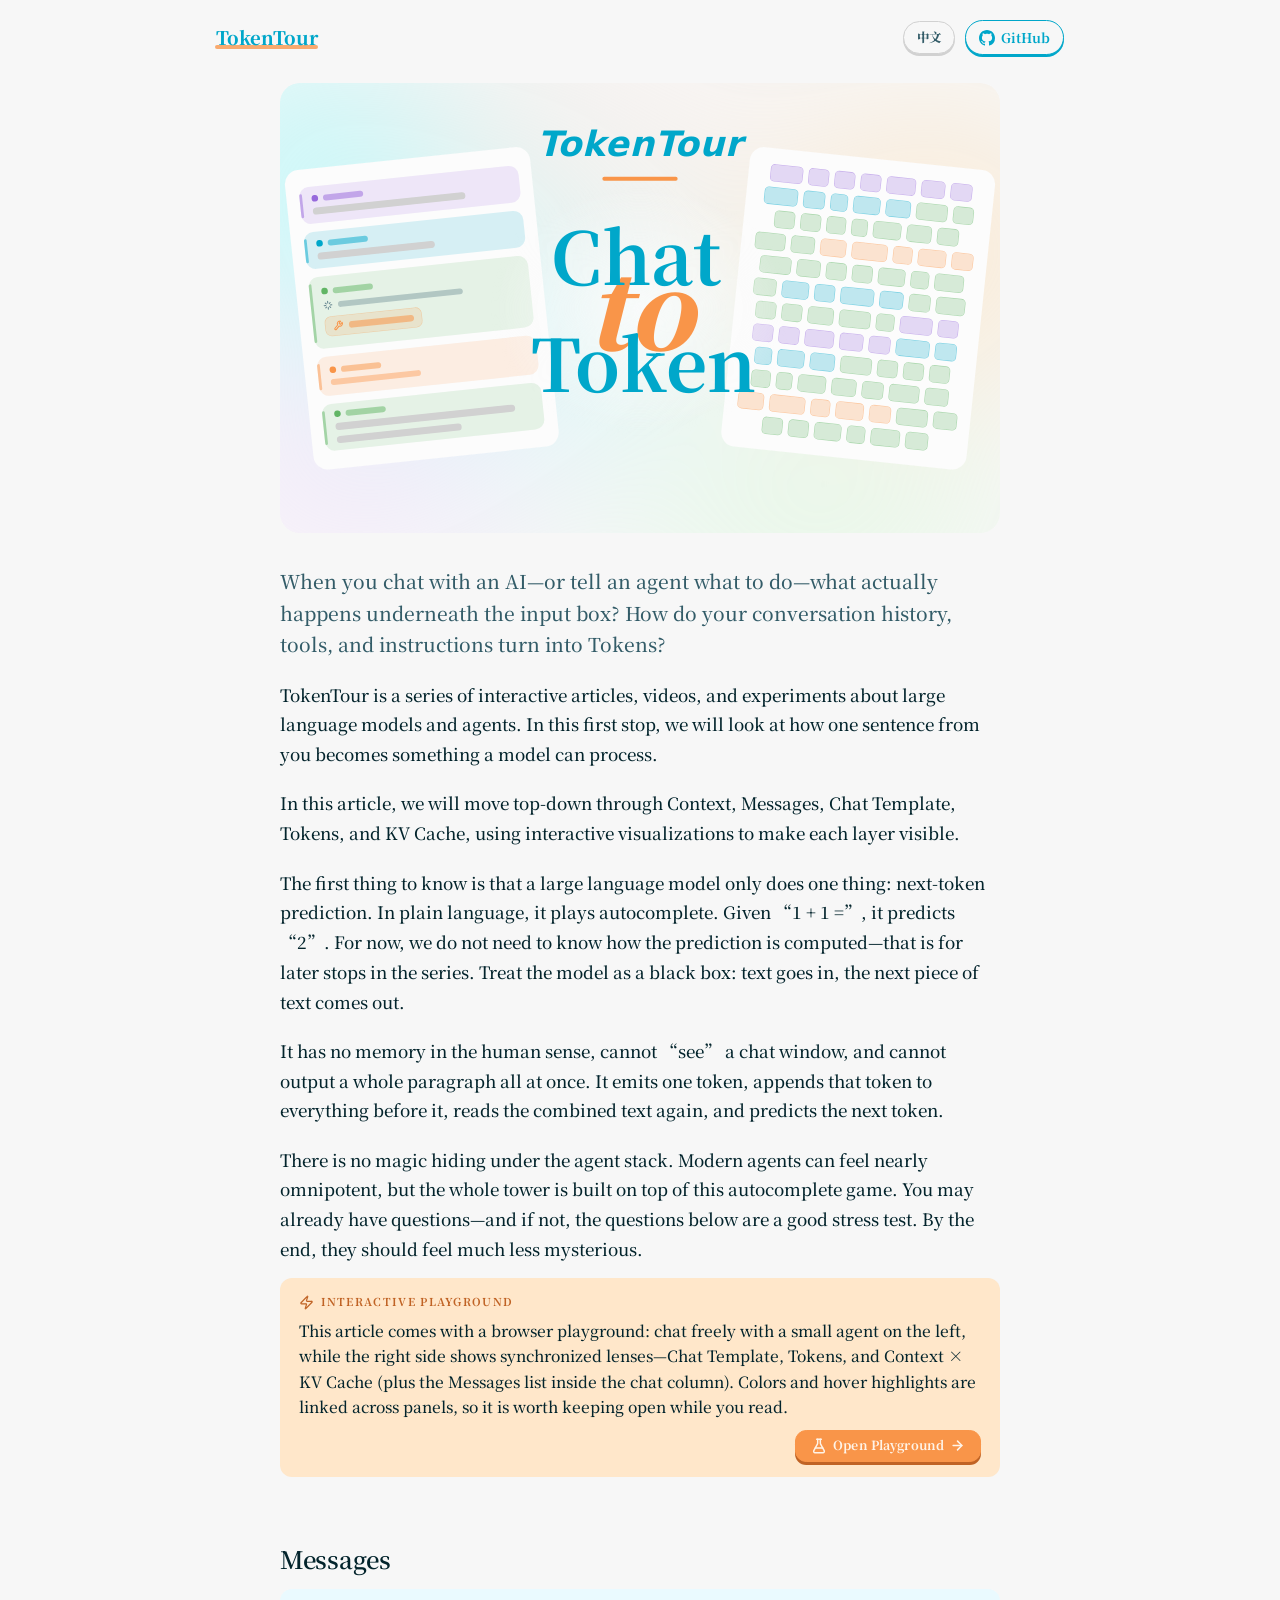
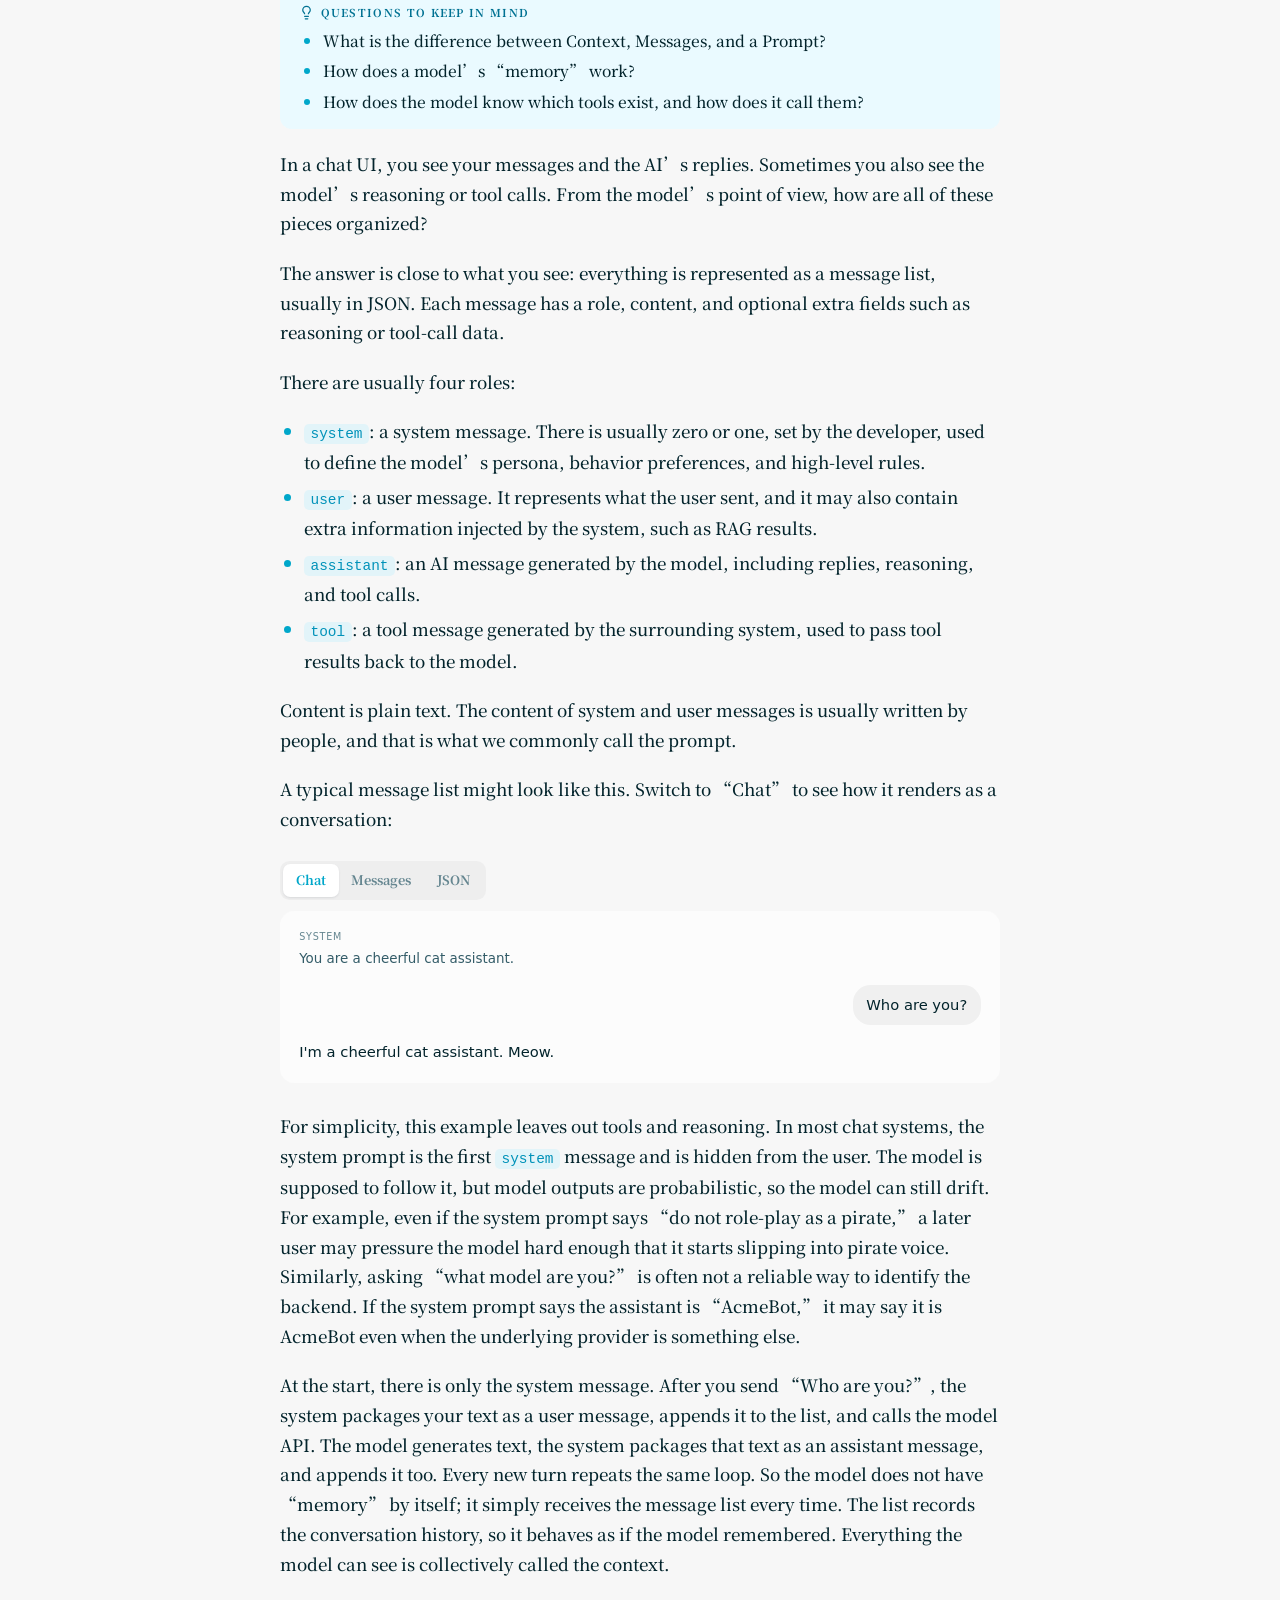
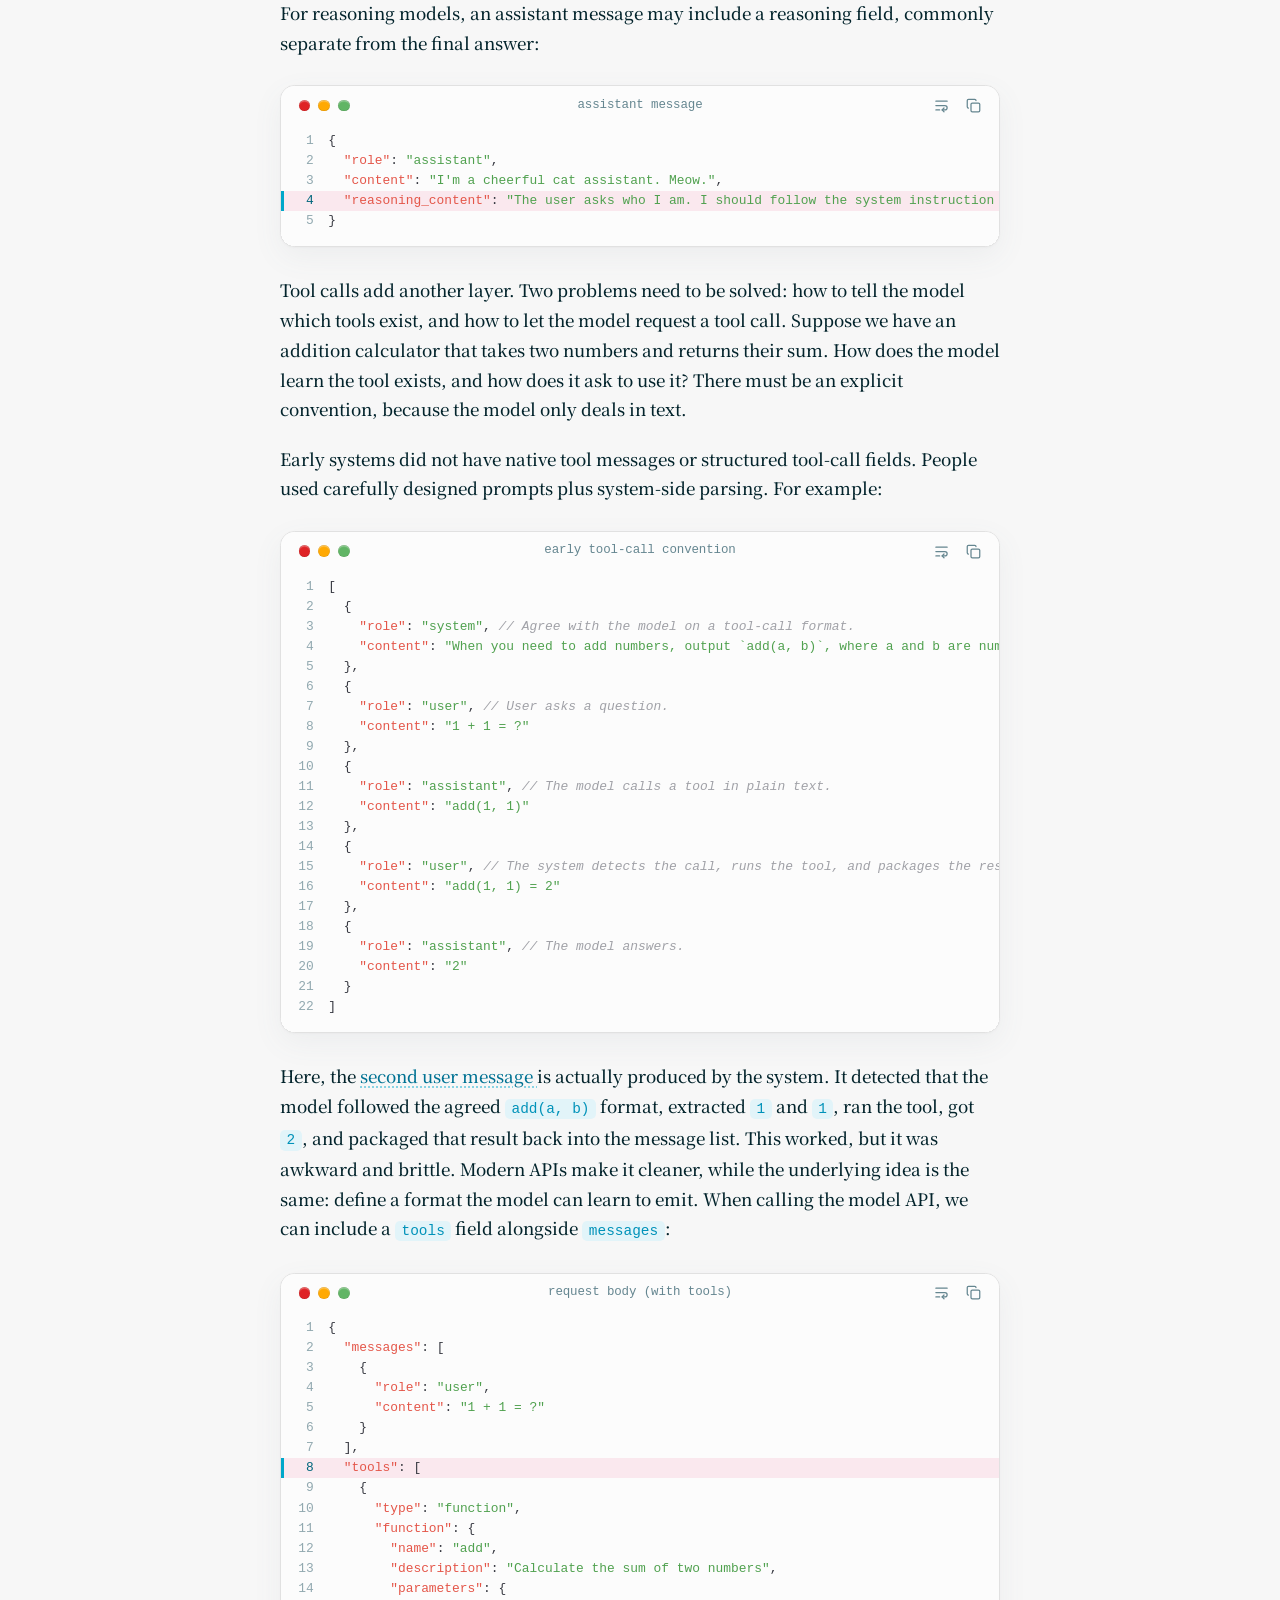
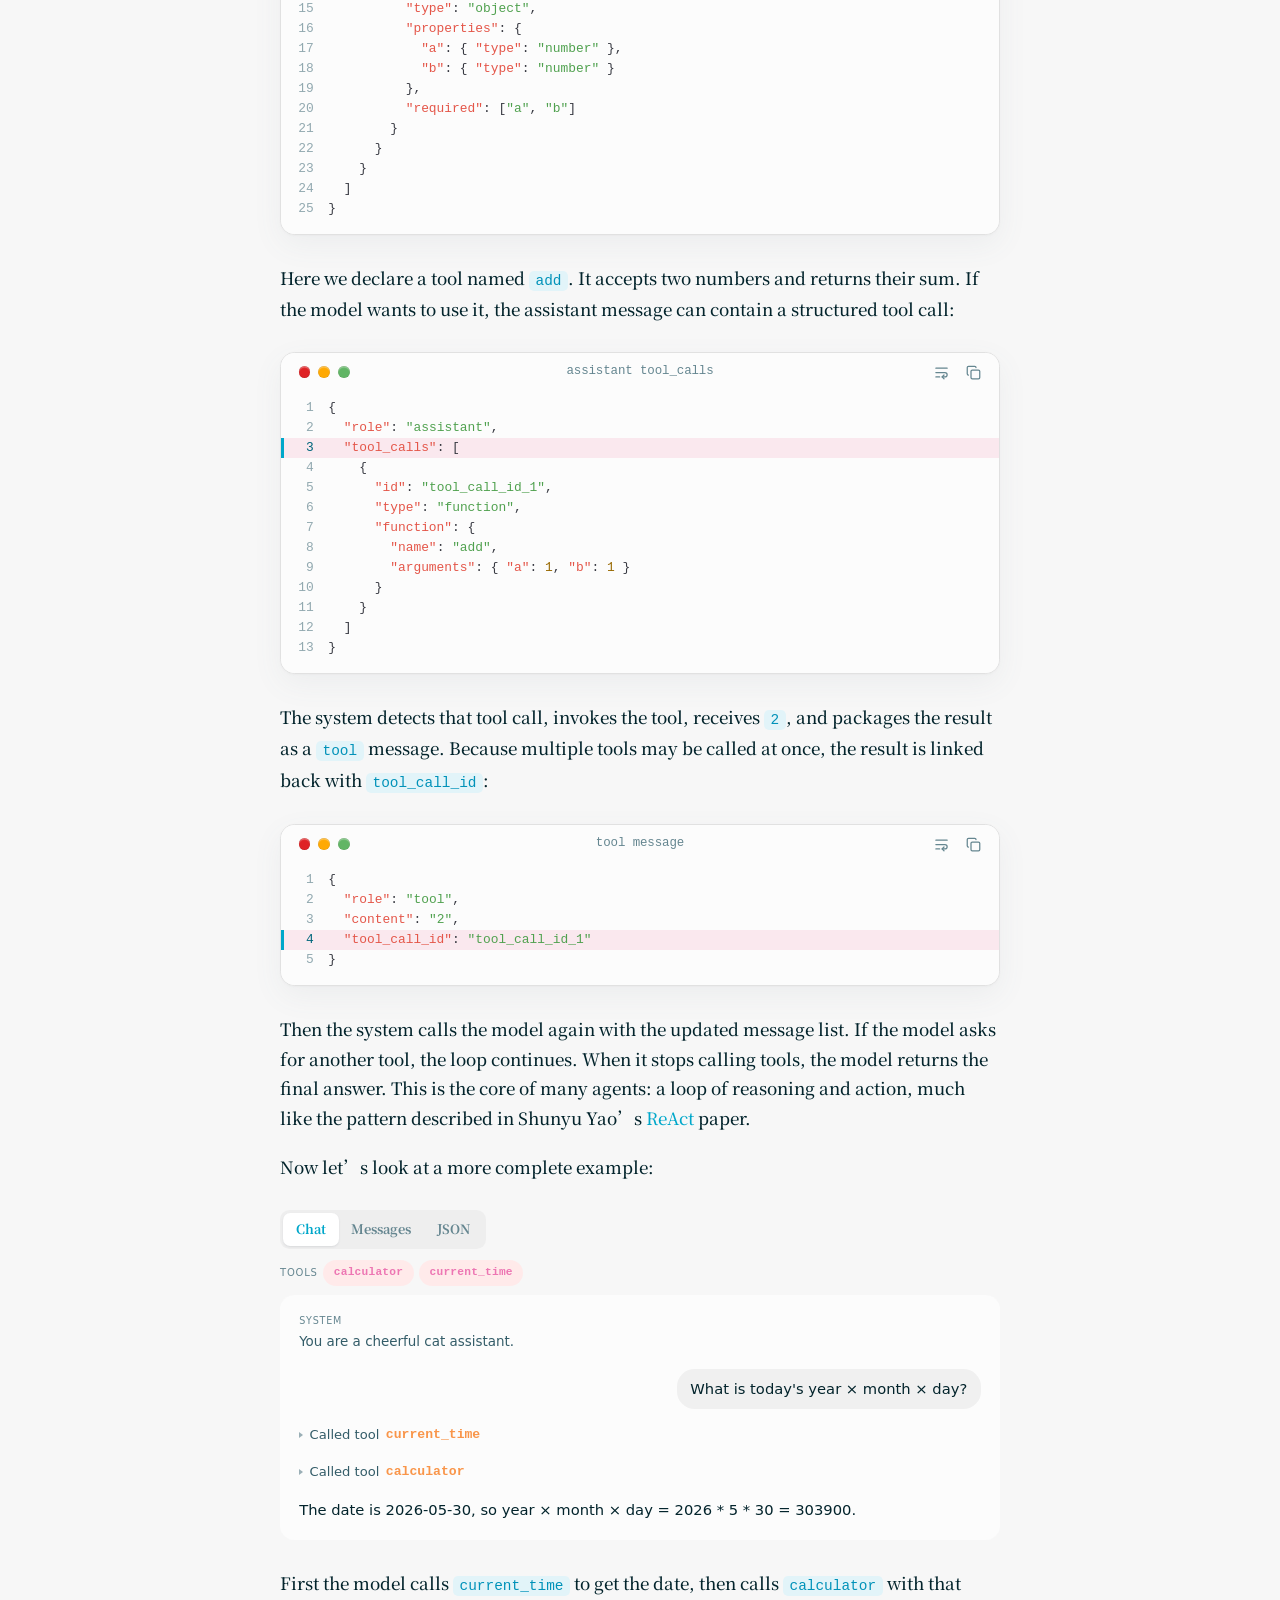
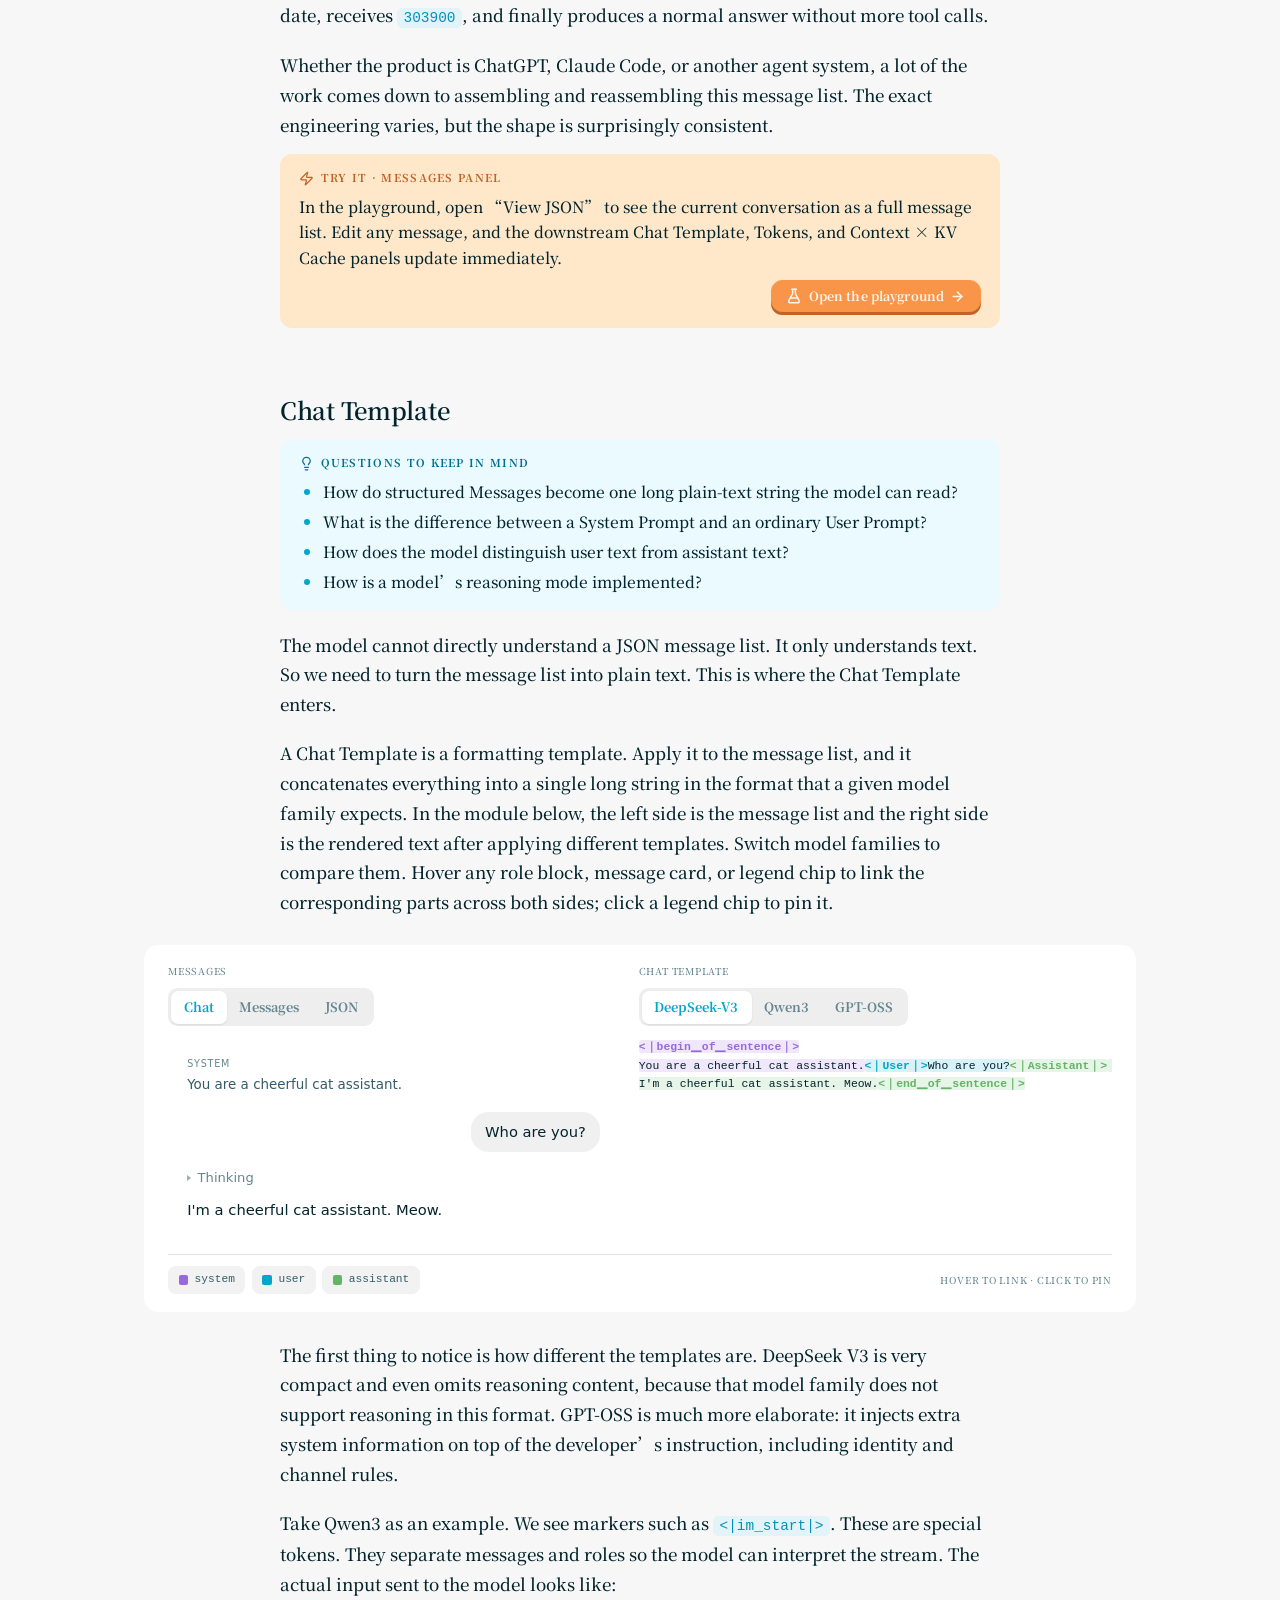
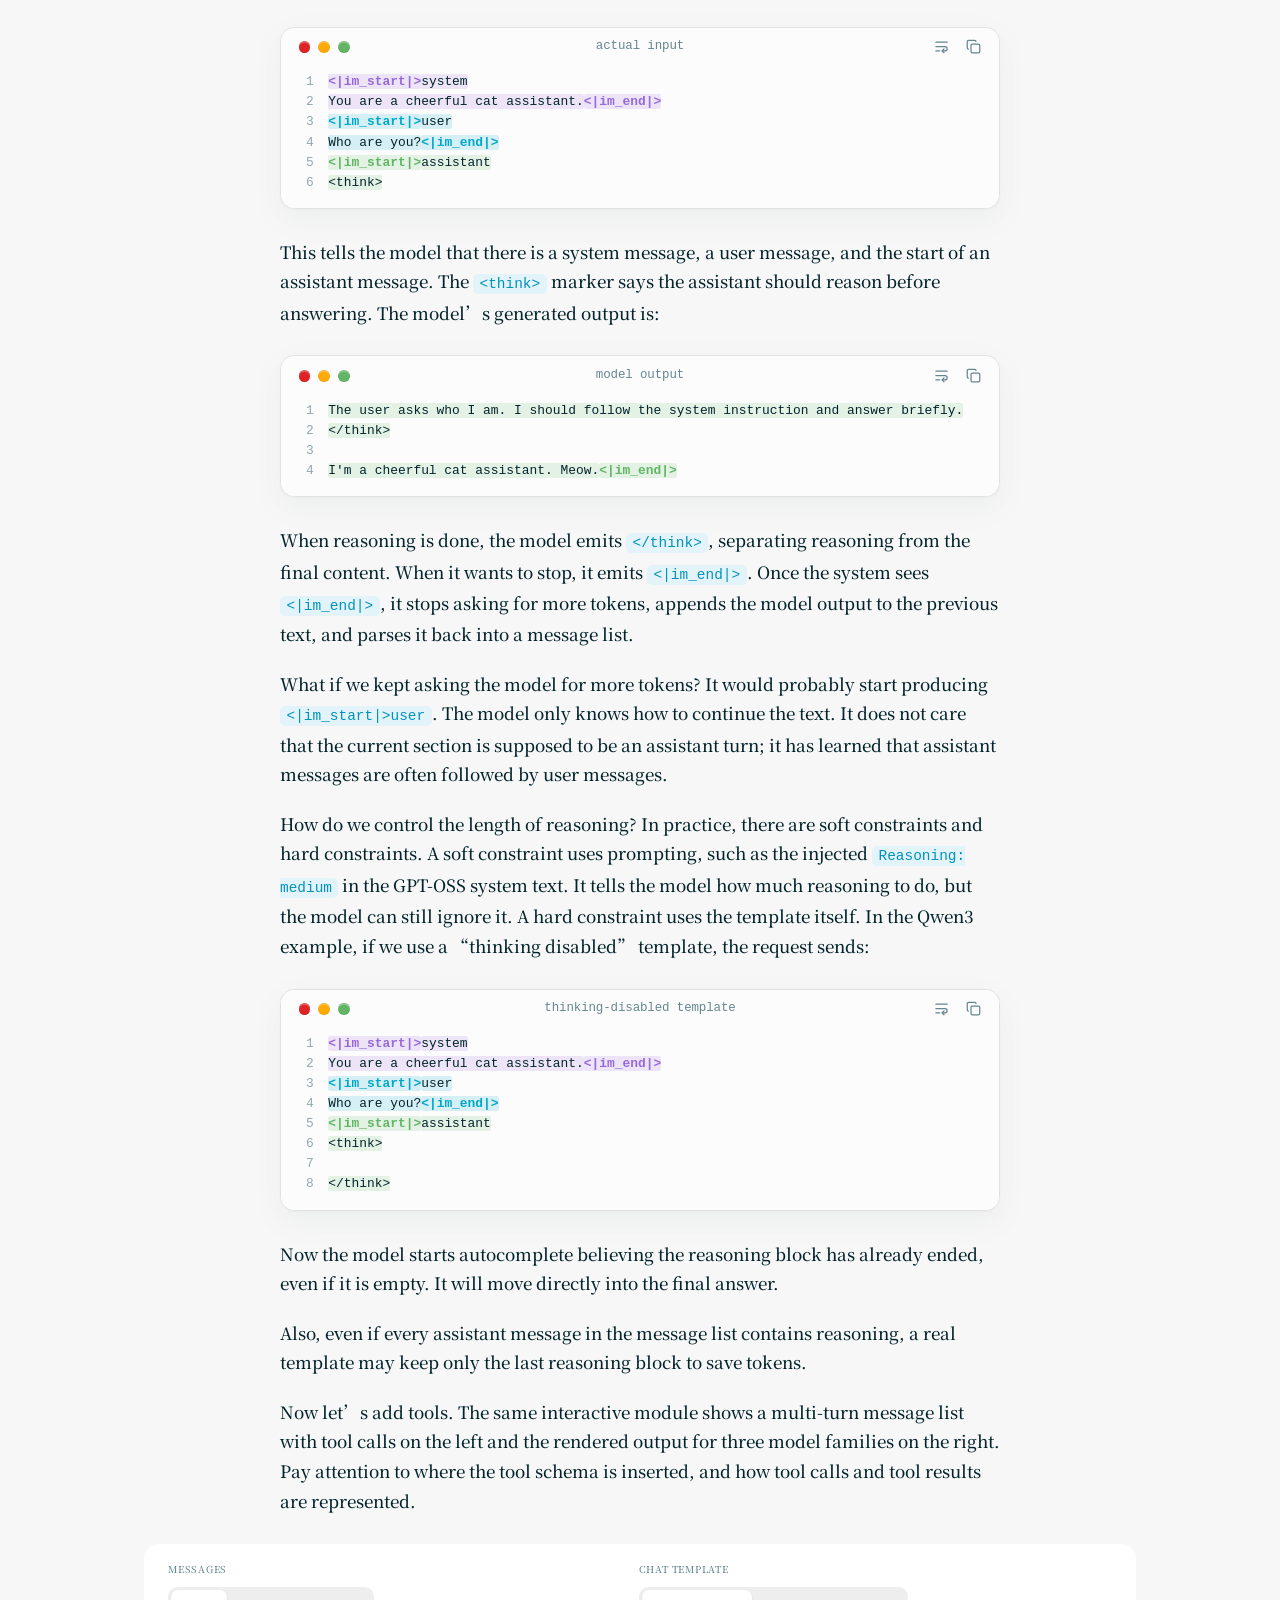
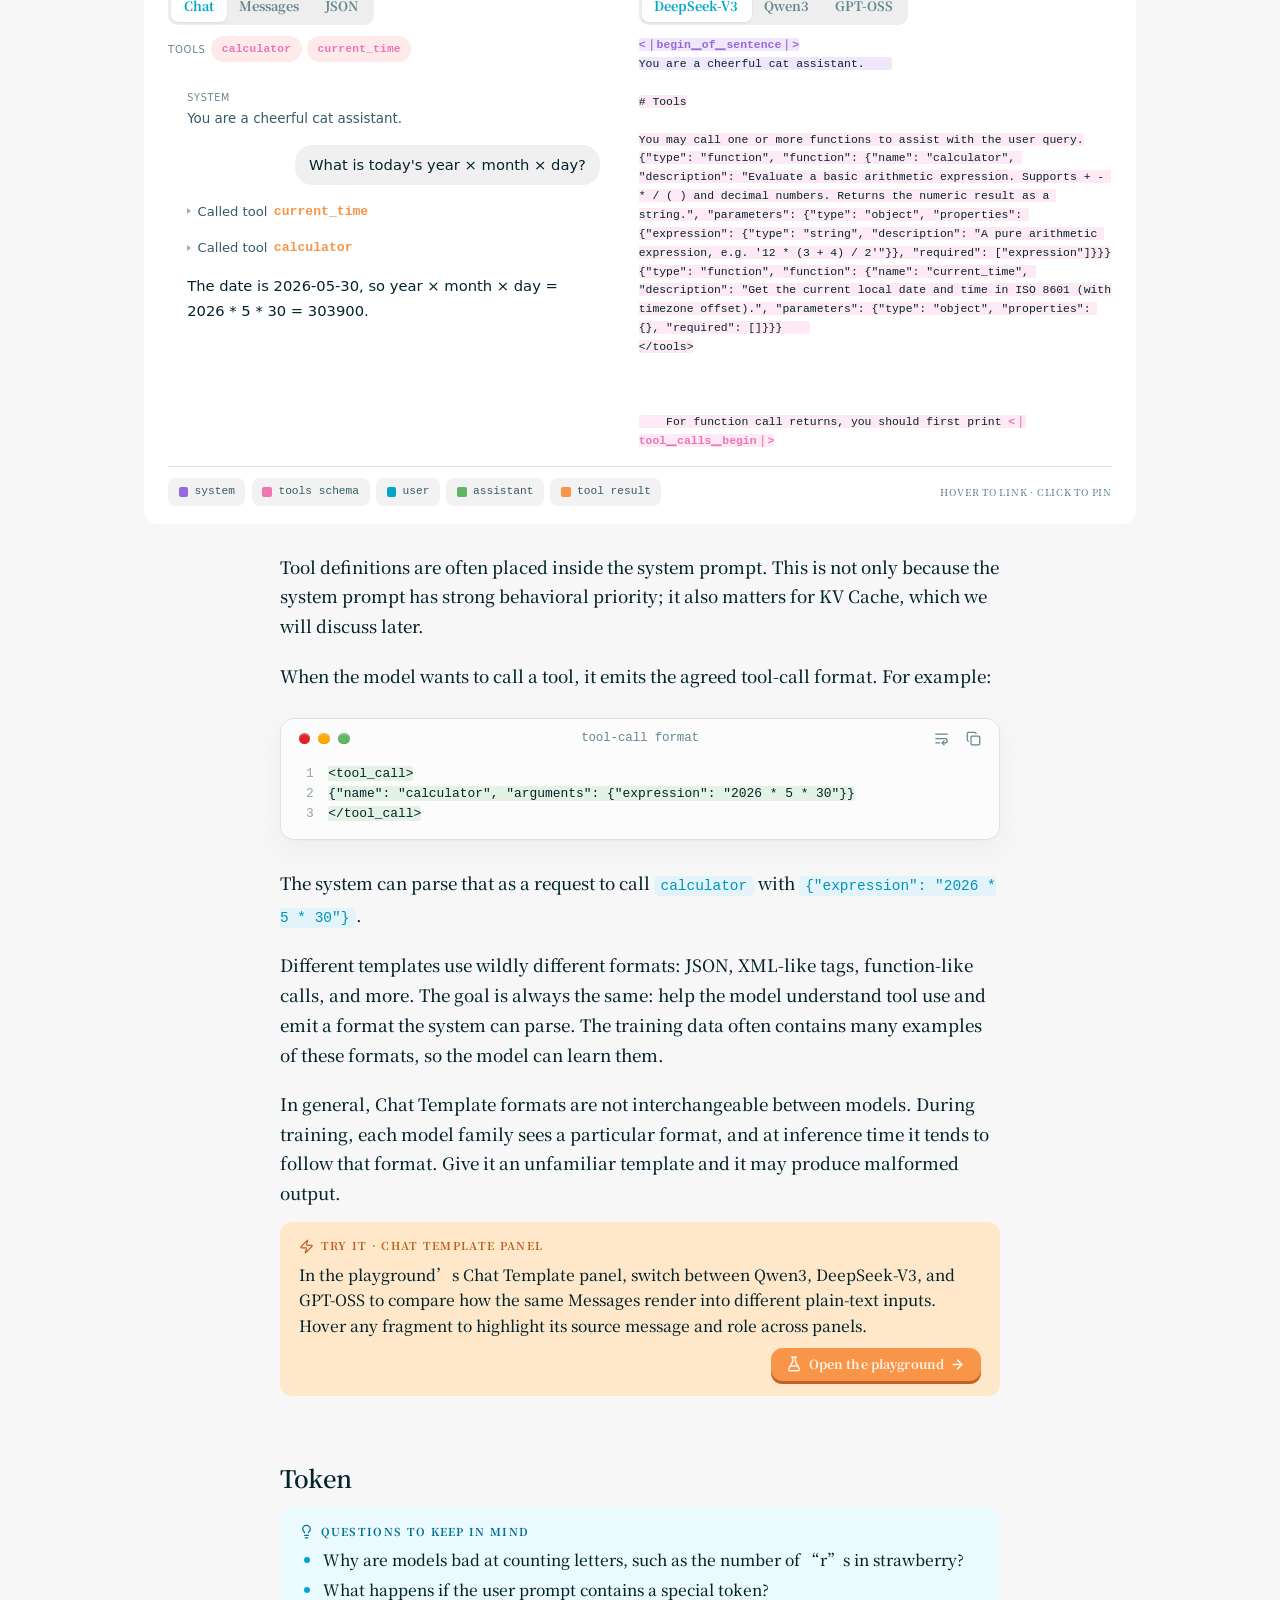
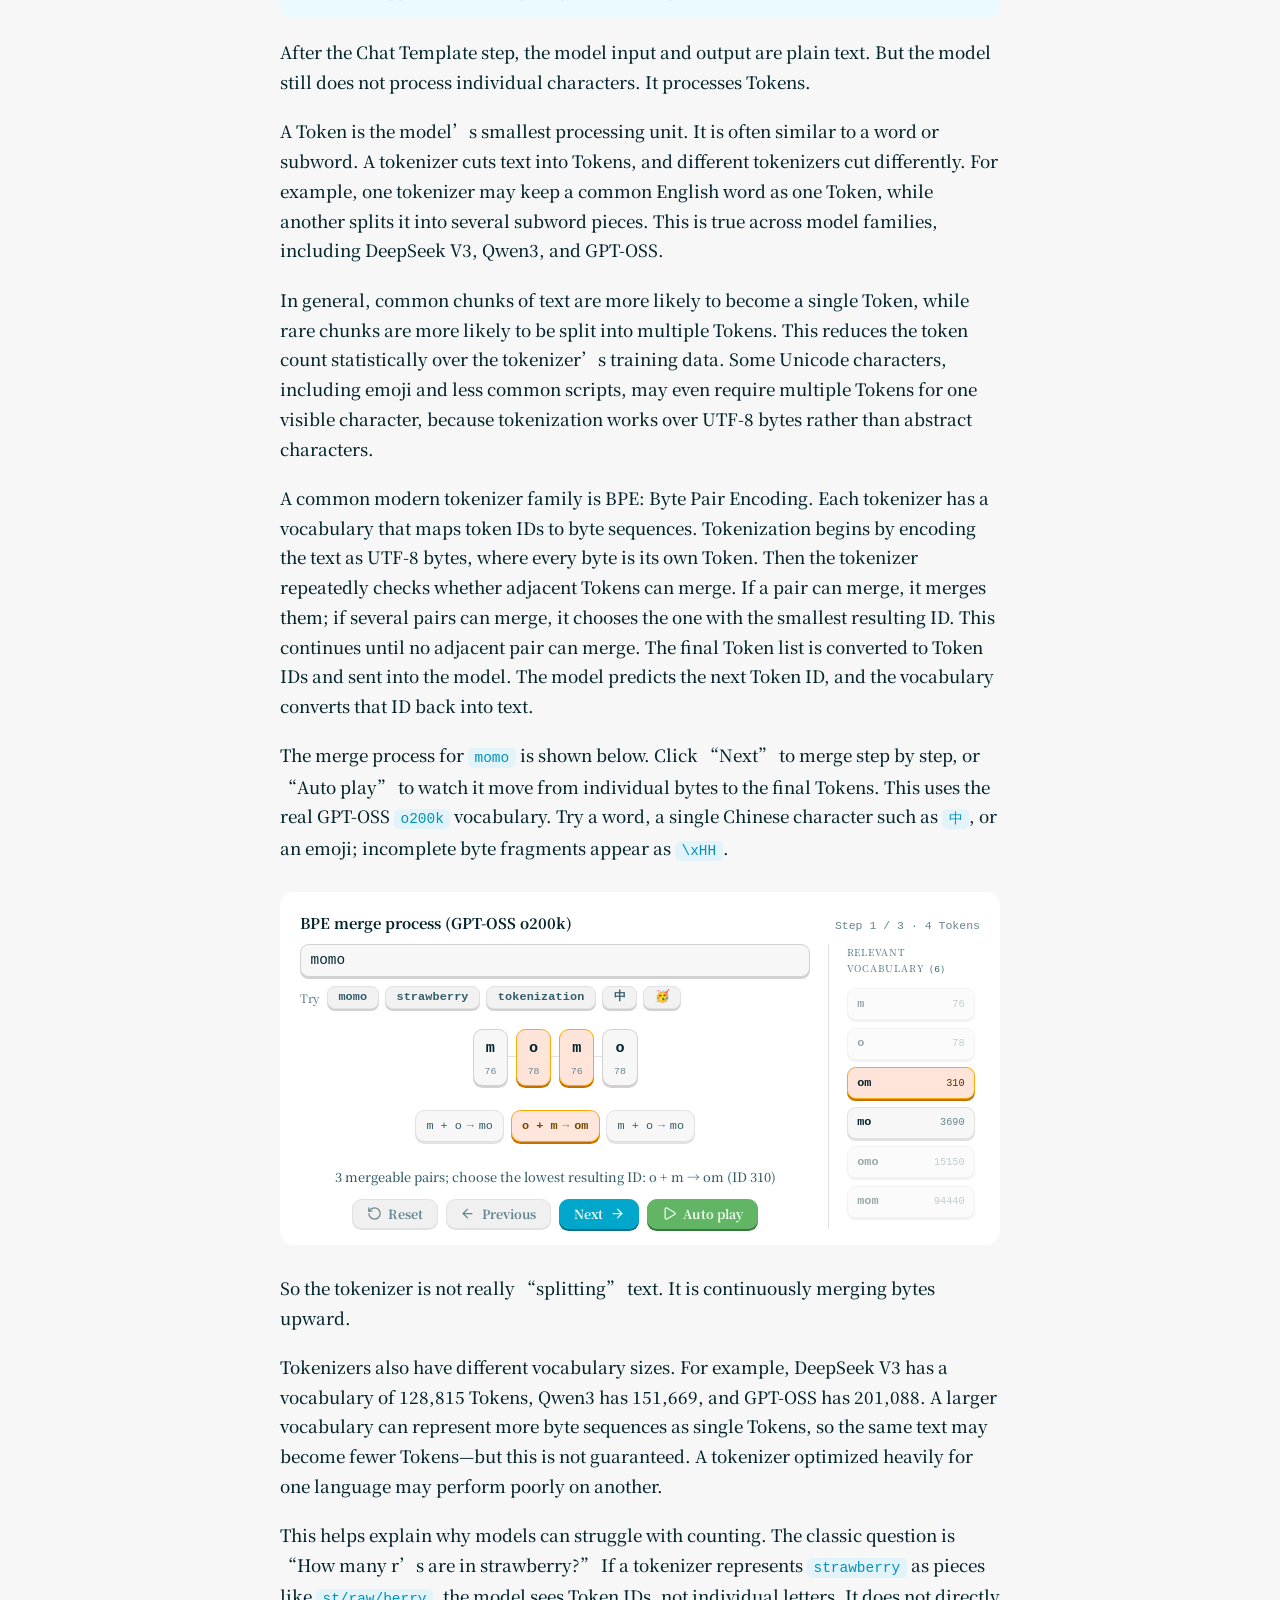
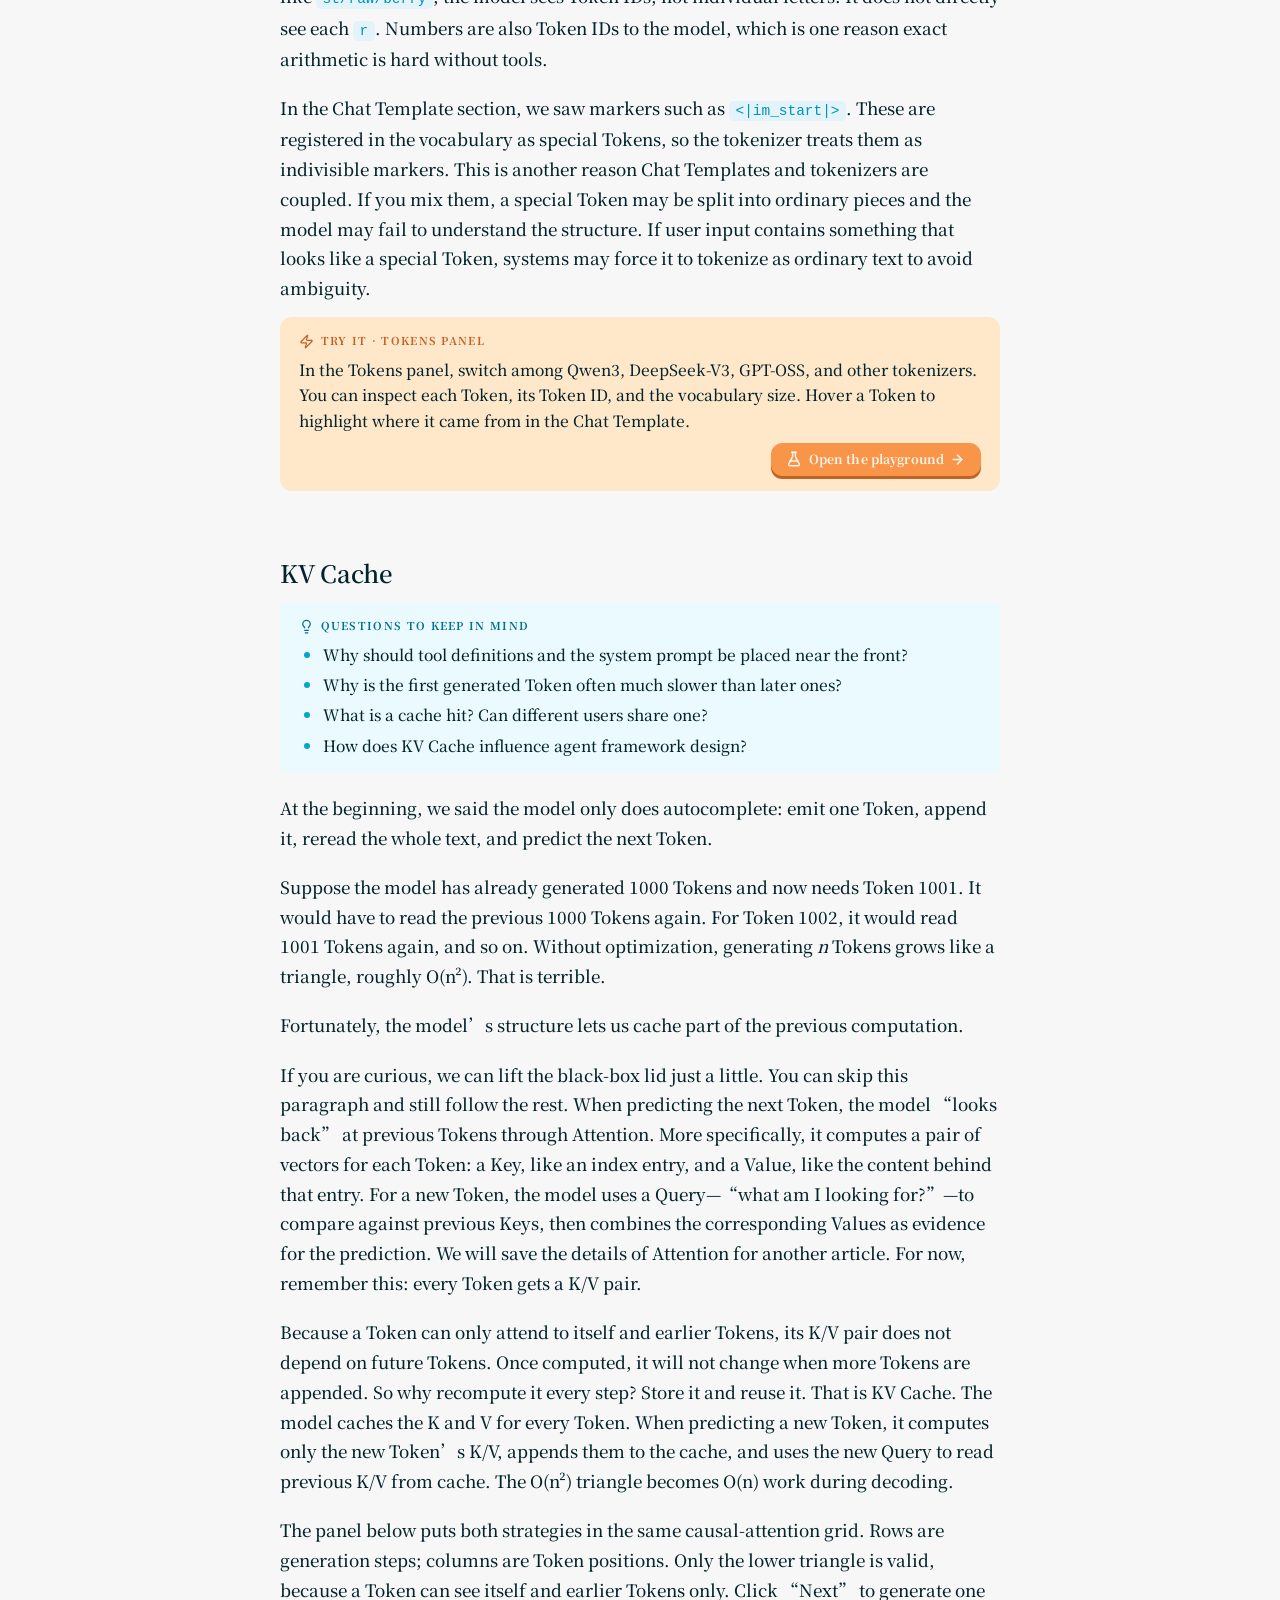
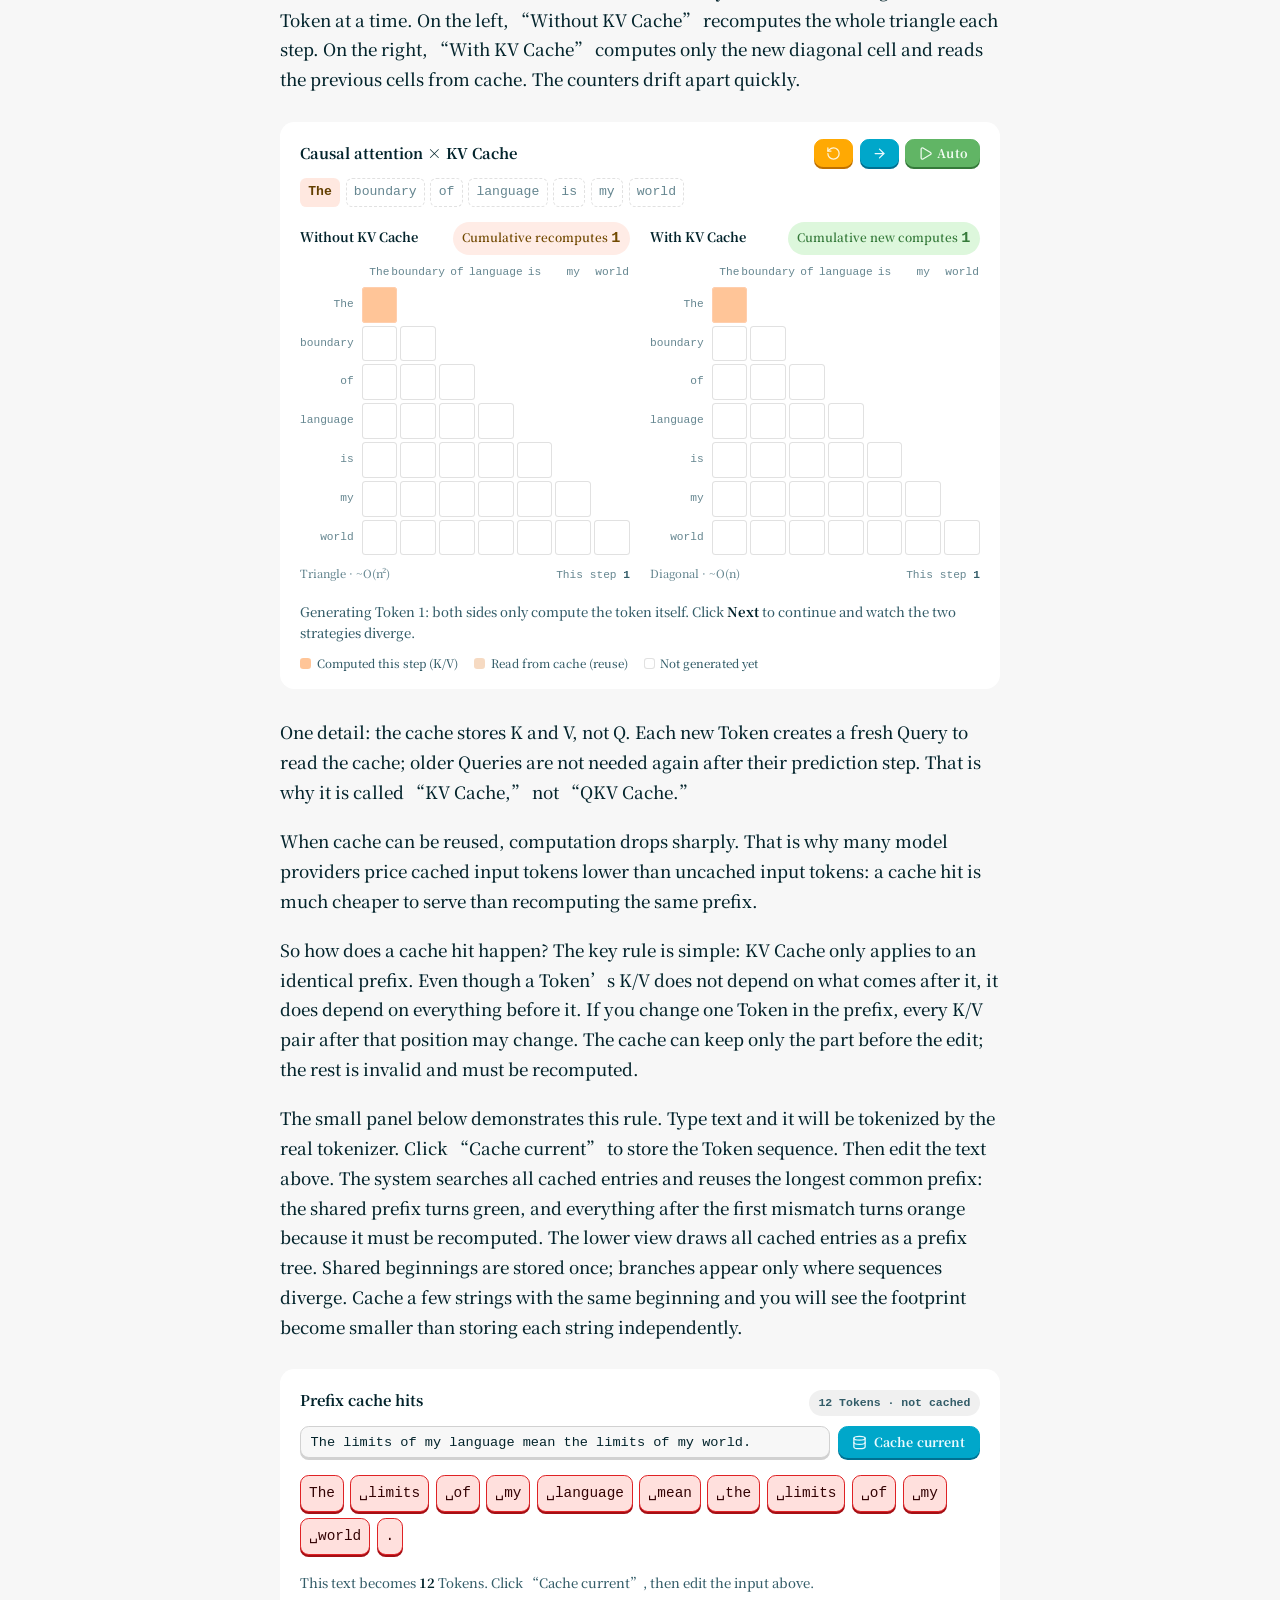
==== commit 5c800a49: "deploy: update static site" ====
--- a/chat2token/blog/index.html
+++ b/chat2token/blog/index.html
@@ -11,7 +11,7 @@
 TokenTour is a series of interactive articles, videos, and experiments about large language models and agents.
     In this first stop, we will look at how one sentence from you becomes something a model can process.
 </p> <p>
-In this article, we will move top-down through Context, Messages, Chat Templates, Tokens, and KV Cache,
+In this article, we will move top-down through Context, Messages, Chat Template, Tokens, and KV Cache,
     using interactive visualizations to make each layer visible.
 </p> <p>
 The first thing to know is that a large language model only does one thing: next-token prediction.
@@ -27,8 +27,8 @@
     stress test. By the end, they should feel much less mysterious.
 </p> <div class="callout callout-accent"> <span class="callout-label"> <svg xmlns="http://www.w3.org/2000/svg" width="15" height="15" viewBox="0 0 24 24" fill="none" stroke="currentColor" stroke-width="2" stroke-linecap="round" stroke-linejoin="round" strokeWidth="2.2" aria-hidden="true" class="lucide lucide-zap"> <path d="M4 14a1 1 0 0 1-.78-1.63l9.9-10.2a.5.5 0 0 1 .86.46l-1.92 6.02A1 1 0 0 0 13 10h7a1 1 0 0 1 .78 1.63l-9.9 10.2a.5.5 0 0 1-.86-.46l1.92-6.02A1 1 0 0 0 11 14z"></path>  </svg> Interactive playground </span>  <p>
 This article comes with a browser playground: chat freely with a small agent on the left, while the right side
-    shows four synchronized lenses—Messages, Chat Template, Tokens, and Context × KV Cache. Colors and hover highlights
-    are linked across panels, so it is worth keeping open while you read.
+    shows synchronized lenses—Chat Template, Tokens, and Context × KV Cache (plus the Messages list inside the chat
+    column). Colors and hover highlights are linked across panels, so it is worth keeping open while you read.
 </p> <p class="pg-try" data-astro-cid-p5u6nxv7> <a class="btn btn-accent pg-btn" href="/chat2token/playground" target="_blank" rel="noopener" data-astro-cid-welc7giw> <svg xmlns="http://www.w3.org/2000/svg" width="16" height="16" viewBox="0 0 24 24" fill="none" stroke="currentColor" stroke-width="2.2" stroke-linecap="round" stroke-linejoin="round" aria-hidden="true" data-astro-cid-welc7giw="true" class="lucide lucide-flask-conical"> <path d="M14 2v6a2 2 0 0 0 .245.96l5.51 10.08A2 2 0 0 1 18 22H6a2 2 0 0 1-1.755-2.96l5.51-10.08A2 2 0 0 0 10 8V2"></path><path d="M6.453 15h11.094"></path><path d="M8.5 2h7"></path>  </svg> Open Playground <svg xmlns="http://www.w3.org/2000/svg" width="15" height="15" viewBox="0 0 24 24" fill="none" stroke="currentColor" stroke-width="2.4" stroke-linecap="round" stroke-linejoin="round" aria-hidden="true" data-astro-cid-welc7giw="true" class="lucide lucide-arrow-right pg-btn__arrow"> <path d="M5 12h14"></path><path d="m12 5 7 7-7 7"></path>  </svg> </a> </p>  </div> <h2>Messages</h2> <div class="callout callout-primary"> <span class="callout-label"> <svg xmlns="http://www.w3.org/2000/svg" width="15" height="15" viewBox="0 0 24 24" fill="none" stroke="currentColor" stroke-width="2" stroke-linecap="round" stroke-linejoin="round" strokeWidth="2.2" aria-hidden="true" class="lucide lucide-lightbulb"> <path d="M15 14c.2-1 .7-1.7 1.5-2.5 1-.9 1.5-2.2 1.5-3.5A6 6 0 0 0 6 8c0 1 .2 2.2 1.5 3.5.7.7 1.3 1.5 1.5 2.5"></path><path d="M9 18h6"></path><path d="M10 22h4"></path>  </svg> Questions to keep in mind </span>  <ul> <li>What is the difference between Context, Messages, and a Prompt?</li> <li>How does a model’s “memory” work?</li> <li>How does the model know which tools exist, and how does it call them?</li> </ul>  </div> <p>
 In a chat UI, you see your messages and the AI’s replies. Sometimes you also see the model’s reasoning or tool calls.
     From the model’s point of view, how are all of these pieces organized?
@@ -261,9 +261,9 @@
 Whether the product is ChatGPT, Claude Code, or another agent system, a lot of the work comes down to assembling and
     reassembling this message list. The exact engineering varies, but the shape is surprisingly consistent.
 </p> <div class="callout callout-accent"> <span class="callout-label"> <svg xmlns="http://www.w3.org/2000/svg" width="15" height="15" viewBox="0 0 24 24" fill="none" stroke="currentColor" stroke-width="2" stroke-linecap="round" stroke-linejoin="round" strokeWidth="2.2" aria-hidden="true" class="lucide lucide-zap"> <path d="M4 14a1 1 0 0 1-.78-1.63l9.9-10.2a.5.5 0 0 1 .86.46l-1.92 6.02A1 1 0 0 0 13 10h7a1 1 0 0 1 .78 1.63l-9.9 10.2a.5.5 0 0 1-.86-.46l1.92-6.02A1 1 0 0 0 11 14z"></path>  </svg> Try it · Messages panel </span>  <p>
-In the playground, open “View Messages JSON” to see the current conversation as a full message list. Edit any
-      message, and the downstream Chat Template, Tokens, and KV Cache panels update immediately.
-</p> <p class="pg-try" data-astro-cid-p5u6nxv7> <a class="btn btn-accent pg-btn" href="/chat2token/playground" target="_blank" rel="noopener" data-astro-cid-welc7giw> <svg xmlns="http://www.w3.org/2000/svg" width="16" height="16" viewBox="0 0 24 24" fill="none" stroke="currentColor" stroke-width="2.2" stroke-linecap="round" stroke-linejoin="round" aria-hidden="true" data-astro-cid-welc7giw="true" class="lucide lucide-flask-conical"> <path d="M14 2v6a2 2 0 0 0 .245.96l5.51 10.08A2 2 0 0 1 18 22H6a2 2 0 0 1-1.755-2.96l5.51-10.08A2 2 0 0 0 10 8V2"></path><path d="M6.453 15h11.094"></path><path d="M8.5 2h7"></path>  </svg> Open the playground <svg xmlns="http://www.w3.org/2000/svg" width="15" height="15" viewBox="0 0 24 24" fill="none" stroke="currentColor" stroke-width="2.4" stroke-linecap="round" stroke-linejoin="round" aria-hidden="true" data-astro-cid-welc7giw="true" class="lucide lucide-arrow-right pg-btn__arrow"> <path d="M5 12h14"></path><path d="m12 5 7 7-7 7"></path>  </svg> </a> </p>  </div> <h2>Chat Template</h2> <div class="callout callout-primary"> <span class="callout-label"> <svg xmlns="http://www.w3.org/2000/svg" width="15" height="15" viewBox="0 0 24 24" fill="none" stroke="currentColor" stroke-width="2" stroke-linecap="round" stroke-linejoin="round" strokeWidth="2.2" aria-hidden="true" class="lucide lucide-lightbulb"> <path d="M15 14c.2-1 .7-1.7 1.5-2.5 1-.9 1.5-2.2 1.5-3.5A6 6 0 0 0 6 8c0 1 .2 2.2 1.5 3.5.7.7 1.3 1.5 1.5 2.5"></path><path d="M9 18h6"></path><path d="M10 22h4"></path>  </svg> Questions to keep in mind </span>  <ul> <li>How do structured Messages become one long plain-text string the model can read?</li> <li>What is the difference between a System Prompt and an ordinary User Prompt?</li> <li>How does the model distinguish user text from assistant text?</li> <li>How is a model’s reasoning mode implemented?</li> </ul>  </div> <p>
+In the playground, open “View JSON” to see the current conversation as a full message list. Edit any
+      message, and the downstream Chat Template, Tokens, and Context × KV Cache panels update immediately.
+</p> <p class="pg-try" data-astro-cid-p5u6nxv7> <a class="btn btn-accent pg-btn" href="/chat2token/playground?tour=messages" target="_blank" rel="noopener" data-astro-cid-welc7giw> <svg xmlns="http://www.w3.org/2000/svg" width="16" height="16" viewBox="0 0 24 24" fill="none" stroke="currentColor" stroke-width="2.2" stroke-linecap="round" stroke-linejoin="round" aria-hidden="true" data-astro-cid-welc7giw="true" class="lucide lucide-flask-conical"> <path d="M14 2v6a2 2 0 0 0 .245.96l5.51 10.08A2 2 0 0 1 18 22H6a2 2 0 0 1-1.755-2.96l5.51-10.08A2 2 0 0 0 10 8V2"></path><path d="M6.453 15h11.094"></path><path d="M8.5 2h7"></path>  </svg> Open the playground <svg xmlns="http://www.w3.org/2000/svg" width="15" height="15" viewBox="0 0 24 24" fill="none" stroke="currentColor" stroke-width="2.4" stroke-linecap="round" stroke-linejoin="round" aria-hidden="true" data-astro-cid-welc7giw="true" class="lucide lucide-arrow-right pg-btn__arrow"> <path d="M5 12h14"></path><path d="m12 5 7 7-7 7"></path>  </svg> </a> </p>  </div> <h2>Chat Template</h2> <div class="callout callout-primary"> <span class="callout-label"> <svg xmlns="http://www.w3.org/2000/svg" width="15" height="15" viewBox="0 0 24 24" fill="none" stroke="currentColor" stroke-width="2" stroke-linecap="round" stroke-linejoin="round" strokeWidth="2.2" aria-hidden="true" class="lucide lucide-lightbulb"> <path d="M15 14c.2-1 .7-1.7 1.5-2.5 1-.9 1.5-2.2 1.5-3.5A6 6 0 0 0 6 8c0 1 .2 2.2 1.5 3.5.7.7 1.3 1.5 1.5 2.5"></path><path d="M9 18h6"></path><path d="M10 22h4"></path>  </svg> Questions to keep in mind </span>  <ul> <li>How do structured Messages become one long plain-text string the model can read?</li> <li>What is the difference between a System Prompt and an ordinary User Prompt?</li> <li>How does the model distinguish user text from assistant text?</li> <li>How is a model’s reasoning mode implemented?</li> </ul>  </div> <p>
 The model cannot directly understand a JSON message list. It only understands text. So we need to turn the message
     list into plain text. This is where the Chat Template enters.
 </p> <p>
@@ -442,14 +442,14 @@
     always the same: help the model understand tool use and emit a format the system can parse. The training data often
     contains many examples of these formats, so the model can learn them.
 </p> <p>
-In general, Chat Templates are not interchangeable between models. During training, each model family sees a
+In general, Chat Template formats are not interchangeable between models. During training, each model family sees a
     particular format, and at inference time it tends to follow that format. Give it an unfamiliar template and it may
     produce malformed output.
 </p> <div class="callout callout-accent"> <span class="callout-label"> <svg xmlns="http://www.w3.org/2000/svg" width="15" height="15" viewBox="0 0 24 24" fill="none" stroke="currentColor" stroke-width="2" stroke-linecap="round" stroke-linejoin="round" strokeWidth="2.2" aria-hidden="true" class="lucide lucide-zap"> <path d="M4 14a1 1 0 0 1-.78-1.63l9.9-10.2a.5.5 0 0 1 .86.46l-1.92 6.02A1 1 0 0 0 13 10h7a1 1 0 0 1 .78 1.63l-9.9 10.2a.5.5 0 0 1-.86-.46l1.92-6.02A1 1 0 0 0 11 14z"></path>  </svg> Try it · Chat Template panel </span>  <p>
 In the playground’s Chat Template panel, switch between Qwen3, DeepSeek-V3, and GPT-OSS to compare how the same
       Messages render into different plain-text inputs. Hover any fragment to highlight its source message and role
       across panels.
-</p> <p class="pg-try" data-astro-cid-p5u6nxv7> <a class="btn btn-accent pg-btn" href="/chat2token/playground" target="_blank" rel="noopener" data-astro-cid-welc7giw> <svg xmlns="http://www.w3.org/2000/svg" width="16" height="16" viewBox="0 0 24 24" fill="none" stroke="currentColor" stroke-width="2.2" stroke-linecap="round" stroke-linejoin="round" aria-hidden="true" data-astro-cid-welc7giw="true" class="lucide lucide-flask-conical"> <path d="M14 2v6a2 2 0 0 0 .245.96l5.51 10.08A2 2 0 0 1 18 22H6a2 2 0 0 1-1.755-2.96l5.51-10.08A2 2 0 0 0 10 8V2"></path><path d="M6.453 15h11.094"></path><path d="M8.5 2h7"></path>  </svg> Open the playground <svg xmlns="http://www.w3.org/2000/svg" width="15" height="15" viewBox="0 0 24 24" fill="none" stroke="currentColor" stroke-width="2.4" stroke-linecap="round" stroke-linejoin="round" aria-hidden="true" data-astro-cid-welc7giw="true" class="lucide lucide-arrow-right pg-btn__arrow"> <path d="M5 12h14"></path><path d="m12 5 7 7-7 7"></path>  </svg> </a> </p>  </div> <h2>Token</h2> <div class="callout callout-primary"> <span class="callout-label"> <svg xmlns="http://www.w3.org/2000/svg" width="15" height="15" viewBox="0 0 24 24" fill="none" stroke="currentColor" stroke-width="2" stroke-linecap="round" stroke-linejoin="round" strokeWidth="2.2" aria-hidden="true" class="lucide lucide-lightbulb"> <path d="M15 14c.2-1 .7-1.7 1.5-2.5 1-.9 1.5-2.2 1.5-3.5A6 6 0 0 0 6 8c0 1 .2 2.2 1.5 3.5.7.7 1.3 1.5 1.5 2.5"></path><path d="M9 18h6"></path><path d="M10 22h4"></path>  </svg> Questions to keep in mind </span>  <ul> <li>Why are models bad at counting letters, such as the number of “r”s in strawberry?</li> <li>What happens if the user prompt contains a special token?</li> </ul>  </div> <p>
+</p> <p class="pg-try" data-astro-cid-p5u6nxv7> <a class="btn btn-accent pg-btn" href="/chat2token/playground?tour=chat-template" target="_blank" rel="noopener" data-astro-cid-welc7giw> <svg xmlns="http://www.w3.org/2000/svg" width="16" height="16" viewBox="0 0 24 24" fill="none" stroke="currentColor" stroke-width="2.2" stroke-linecap="round" stroke-linejoin="round" aria-hidden="true" data-astro-cid-welc7giw="true" class="lucide lucide-flask-conical"> <path d="M14 2v6a2 2 0 0 0 .245.96l5.51 10.08A2 2 0 0 1 18 22H6a2 2 0 0 1-1.755-2.96l5.51-10.08A2 2 0 0 0 10 8V2"></path><path d="M6.453 15h11.094"></path><path d="M8.5 2h7"></path>  </svg> Open the playground <svg xmlns="http://www.w3.org/2000/svg" width="15" height="15" viewBox="0 0 24 24" fill="none" stroke="currentColor" stroke-width="2.4" stroke-linecap="round" stroke-linejoin="round" aria-hidden="true" data-astro-cid-welc7giw="true" class="lucide lucide-arrow-right pg-btn__arrow"> <path d="M5 12h14"></path><path d="m12 5 7 7-7 7"></path>  </svg> </a> </p>  </div> <h2>Token</h2> <div class="callout callout-primary"> <span class="callout-label"> <svg xmlns="http://www.w3.org/2000/svg" width="15" height="15" viewBox="0 0 24 24" fill="none" stroke="currentColor" stroke-width="2" stroke-linecap="round" stroke-linejoin="round" strokeWidth="2.2" aria-hidden="true" class="lucide lucide-lightbulb"> <path d="M15 14c.2-1 .7-1.7 1.5-2.5 1-.9 1.5-2.2 1.5-3.5A6 6 0 0 0 6 8c0 1 .2 2.2 1.5 3.5.7.7 1.3 1.5 1.5 2.5"></path><path d="M9 18h6"></path><path d="M10 22h4"></path>  </svg> Questions to keep in mind </span>  <ul> <li>Why are models bad at counting letters, such as the number of “r”s in strawberry?</li> <li>What happens if the user prompt contains a special token?</li> </ul>  </div> <p>
 After the Chat Template step, the model input and output are plain text. But the model still does not process
     individual characters. It processes Tokens.
 </p> <p>
@@ -493,7 +493,7 @@
 </p> <div class="callout callout-accent"> <span class="callout-label"> <svg xmlns="http://www.w3.org/2000/svg" width="15" height="15" viewBox="0 0 24 24" fill="none" stroke="currentColor" stroke-width="2" stroke-linecap="round" stroke-linejoin="round" strokeWidth="2.2" aria-hidden="true" class="lucide lucide-zap"> <path d="M4 14a1 1 0 0 1-.78-1.63l9.9-10.2a.5.5 0 0 1 .86.46l-1.92 6.02A1 1 0 0 0 13 10h7a1 1 0 0 1 .78 1.63l-9.9 10.2a.5.5 0 0 1-.86-.46l1.92-6.02A1 1 0 0 0 11 14z"></path>  </svg> Try it · Tokens panel </span>  <p>
 In the Tokens panel, switch among Qwen3, DeepSeek-V3, GPT-OSS, and other tokenizers. You can inspect each Token,
       its Token ID, and the vocabulary size. Hover a Token to highlight where it came from in the Chat Template.
-</p> <p class="pg-try" data-astro-cid-p5u6nxv7> <a class="btn btn-accent pg-btn" href="/chat2token/playground" target="_blank" rel="noopener" data-astro-cid-welc7giw> <svg xmlns="http://www.w3.org/2000/svg" width="16" height="16" viewBox="0 0 24 24" fill="none" stroke="currentColor" stroke-width="2.2" stroke-linecap="round" stroke-linejoin="round" aria-hidden="true" data-astro-cid-welc7giw="true" class="lucide lucide-flask-conical"> <path d="M14 2v6a2 2 0 0 0 .245.96l5.51 10.08A2 2 0 0 1 18 22H6a2 2 0 0 1-1.755-2.96l5.51-10.08A2 2 0 0 0 10 8V2"></path><path d="M6.453 15h11.094"></path><path d="M8.5 2h7"></path>  </svg> Open the playground <svg xmlns="http://www.w3.org/2000/svg" width="15" height="15" viewBox="0 0 24 24" fill="none" stroke="currentColor" stroke-width="2.4" stroke-linecap="round" stroke-linejoin="round" aria-hidden="true" data-astro-cid-welc7giw="true" class="lucide lucide-arrow-right pg-btn__arrow"> <path d="M5 12h14"></path><path d="m12 5 7 7-7 7"></path>  </svg> </a> </p>  </div> <h2>KV Cache</h2> <div class="callout callout-primary"> <span class="callout-label"> <svg xmlns="http://www.w3.org/2000/svg" width="15" height="15" viewBox="0 0 24 24" fill="none" stroke="currentColor" stroke-width="2" stroke-linecap="round" stroke-linejoin="round" strokeWidth="2.2" aria-hidden="true" class="lucide lucide-lightbulb"> <path d="M15 14c.2-1 .7-1.7 1.5-2.5 1-.9 1.5-2.2 1.5-3.5A6 6 0 0 0 6 8c0 1 .2 2.2 1.5 3.5.7.7 1.3 1.5 1.5 2.5"></path><path d="M9 18h6"></path><path d="M10 22h4"></path>  </svg> Questions to keep in mind </span>  <ul> <li>Why should tool definitions and the system prompt be placed near the front?</li> <li>Why is the first generated Token often much slower than later ones?</li> <li>What is a cache hit? Can different users share one?</li> <li>How does KV Cache influence agent framework design?</li> </ul>  </div> <p>
+</p> <p class="pg-try" data-astro-cid-p5u6nxv7> <a class="btn btn-accent pg-btn" href="/chat2token/playground?tour=tokens" target="_blank" rel="noopener" data-astro-cid-welc7giw> <svg xmlns="http://www.w3.org/2000/svg" width="16" height="16" viewBox="0 0 24 24" fill="none" stroke="currentColor" stroke-width="2.2" stroke-linecap="round" stroke-linejoin="round" aria-hidden="true" data-astro-cid-welc7giw="true" class="lucide lucide-flask-conical"> <path d="M14 2v6a2 2 0 0 0 .245.96l5.51 10.08A2 2 0 0 1 18 22H6a2 2 0 0 1-1.755-2.96l5.51-10.08A2 2 0 0 0 10 8V2"></path><path d="M6.453 15h11.094"></path><path d="M8.5 2h7"></path>  </svg> Open the playground <svg xmlns="http://www.w3.org/2000/svg" width="15" height="15" viewBox="0 0 24 24" fill="none" stroke="currentColor" stroke-width="2.4" stroke-linecap="round" stroke-linejoin="round" aria-hidden="true" data-astro-cid-welc7giw="true" class="lucide lucide-arrow-right pg-btn__arrow"> <path d="M5 12h14"></path><path d="m12 5 7 7-7 7"></path>  </svg> </a> </p>  </div> <h2>KV Cache</h2> <div class="callout callout-primary"> <span class="callout-label"> <svg xmlns="http://www.w3.org/2000/svg" width="15" height="15" viewBox="0 0 24 24" fill="none" stroke="currentColor" stroke-width="2" stroke-linecap="round" stroke-linejoin="round" strokeWidth="2.2" aria-hidden="true" class="lucide lucide-lightbulb"> <path d="M15 14c.2-1 .7-1.7 1.5-2.5 1-.9 1.5-2.2 1.5-3.5A6 6 0 0 0 6 8c0 1 .2 2.2 1.5 3.5.7.7 1.3 1.5 1.5 2.5"></path><path d="M9 18h6"></path><path d="M10 22h4"></path>  </svg> Questions to keep in mind </span>  <ul> <li>Why should tool definitions and the system prompt be placed near the front?</li> <li>Why is the first generated Token often much slower than later ones?</li> <li>What is a cache hit? Can different users share one?</li> <li>How does KV Cache influence agent framework design?</li> </ul>  </div> <p>
 At the beginning, we said the model only does autocomplete: emit one Token, append it, reread the whole text, and
     predict the next Token.
 </p> <p>
@@ -541,7 +541,7 @@
 The playground’s Context × KV Cache panel draws the full context as three colored regions: cached input, uncached
       input, and output. Edit an early message and the cached-input region shrinks; restore it and the cache hit returns.
       You can also switch model architectures to compare KV memory footprint per Token.
-</p> <p class="pg-try" data-astro-cid-p5u6nxv7> <a class="btn btn-accent pg-btn" href="/chat2token/playground" target="_blank" rel="noopener" data-astro-cid-welc7giw> <svg xmlns="http://www.w3.org/2000/svg" width="16" height="16" viewBox="0 0 24 24" fill="none" stroke="currentColor" stroke-width="2.2" stroke-linecap="round" stroke-linejoin="round" aria-hidden="true" data-astro-cid-welc7giw="true" class="lucide lucide-flask-conical"> <path d="M14 2v6a2 2 0 0 0 .245.96l5.51 10.08A2 2 0 0 1 18 22H6a2 2 0 0 1-1.755-2.96l5.51-10.08A2 2 0 0 0 10 8V2"></path><path d="M6.453 15h11.094"></path><path d="M8.5 2h7"></path>  </svg> Open the playground <svg xmlns="http://www.w3.org/2000/svg" width="15" height="15" viewBox="0 0 24 24" fill="none" stroke="currentColor" stroke-width="2.4" stroke-linecap="round" stroke-linejoin="round" aria-hidden="true" data-astro-cid-welc7giw="true" class="lucide lucide-arrow-right pg-btn__arrow"> <path d="M5 12h14"></path><path d="m12 5 7 7-7 7"></path>  </svg> </a> </p>  </div> <p>
+</p> <p class="pg-try" data-astro-cid-p5u6nxv7> <a class="btn btn-accent pg-btn" href="/chat2token/playground?tour=kv-cache" target="_blank" rel="noopener" data-astro-cid-welc7giw> <svg xmlns="http://www.w3.org/2000/svg" width="16" height="16" viewBox="0 0 24 24" fill="none" stroke="currentColor" stroke-width="2.2" stroke-linecap="round" stroke-linejoin="round" aria-hidden="true" data-astro-cid-welc7giw="true" class="lucide lucide-flask-conical"> <path d="M14 2v6a2 2 0 0 0 .245.96l5.51 10.08A2 2 0 0 1 18 22H6a2 2 0 0 1-1.755-2.96l5.51-10.08A2 2 0 0 0 10 8V2"></path><path d="M6.453 15h11.094"></path><path d="M8.5 2h7"></path>  </svg> Open the playground <svg xmlns="http://www.w3.org/2000/svg" width="15" height="15" viewBox="0 0 24 24" fill="none" stroke="currentColor" stroke-width="2.4" stroke-linecap="round" stroke-linejoin="round" aria-hidden="true" data-astro-cid-welc7giw="true" class="lucide lucide-arrow-right pg-btn__arrow"> <path d="M5 12h14"></path><path d="m12 5 7 7-7 7"></path>  </svg> </a> </p>  </div> <p>
 Because cache hits depend only on identical prefixes, the same prefix can be reused across requests and even across
     users. Stable system prompts and tool definitions should go first. Conversation history should be appended after
     them. If ten thousand users share the same system prompt and tool schema, that public prefix needs to be computed
